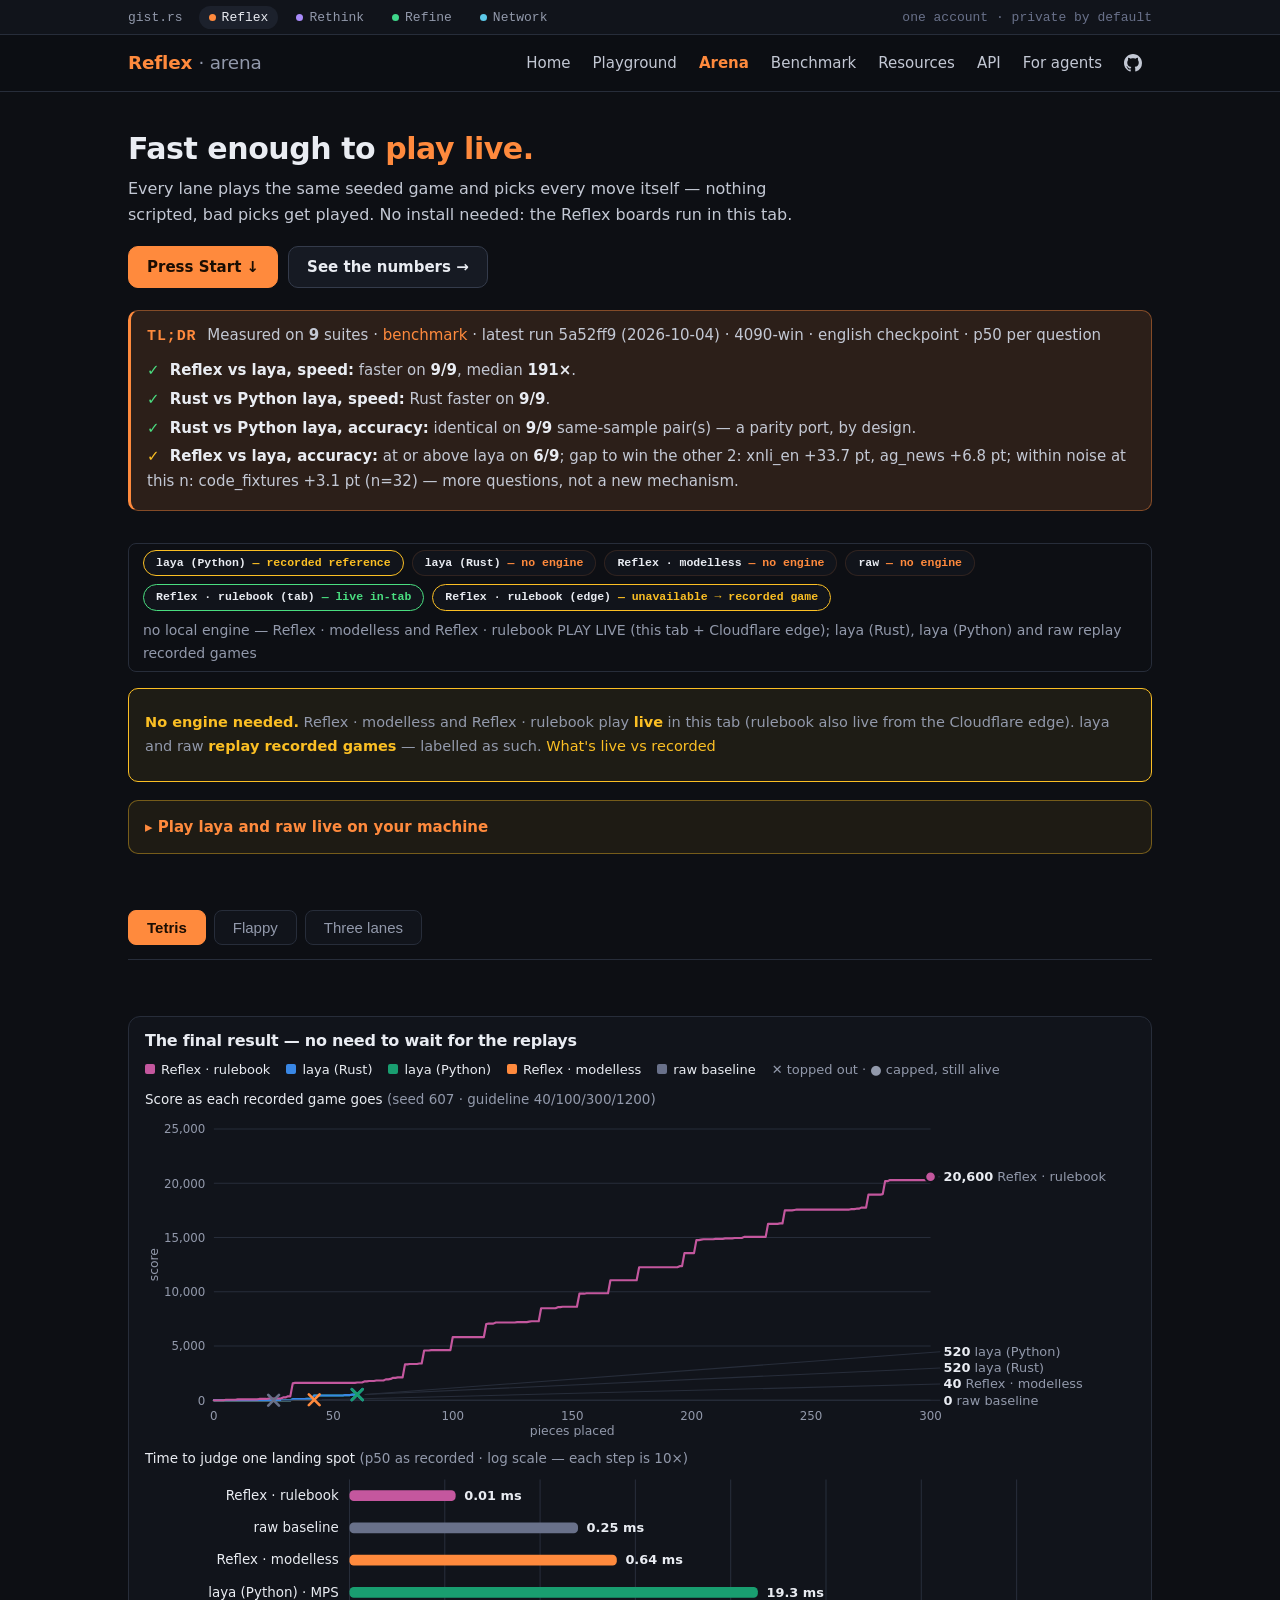
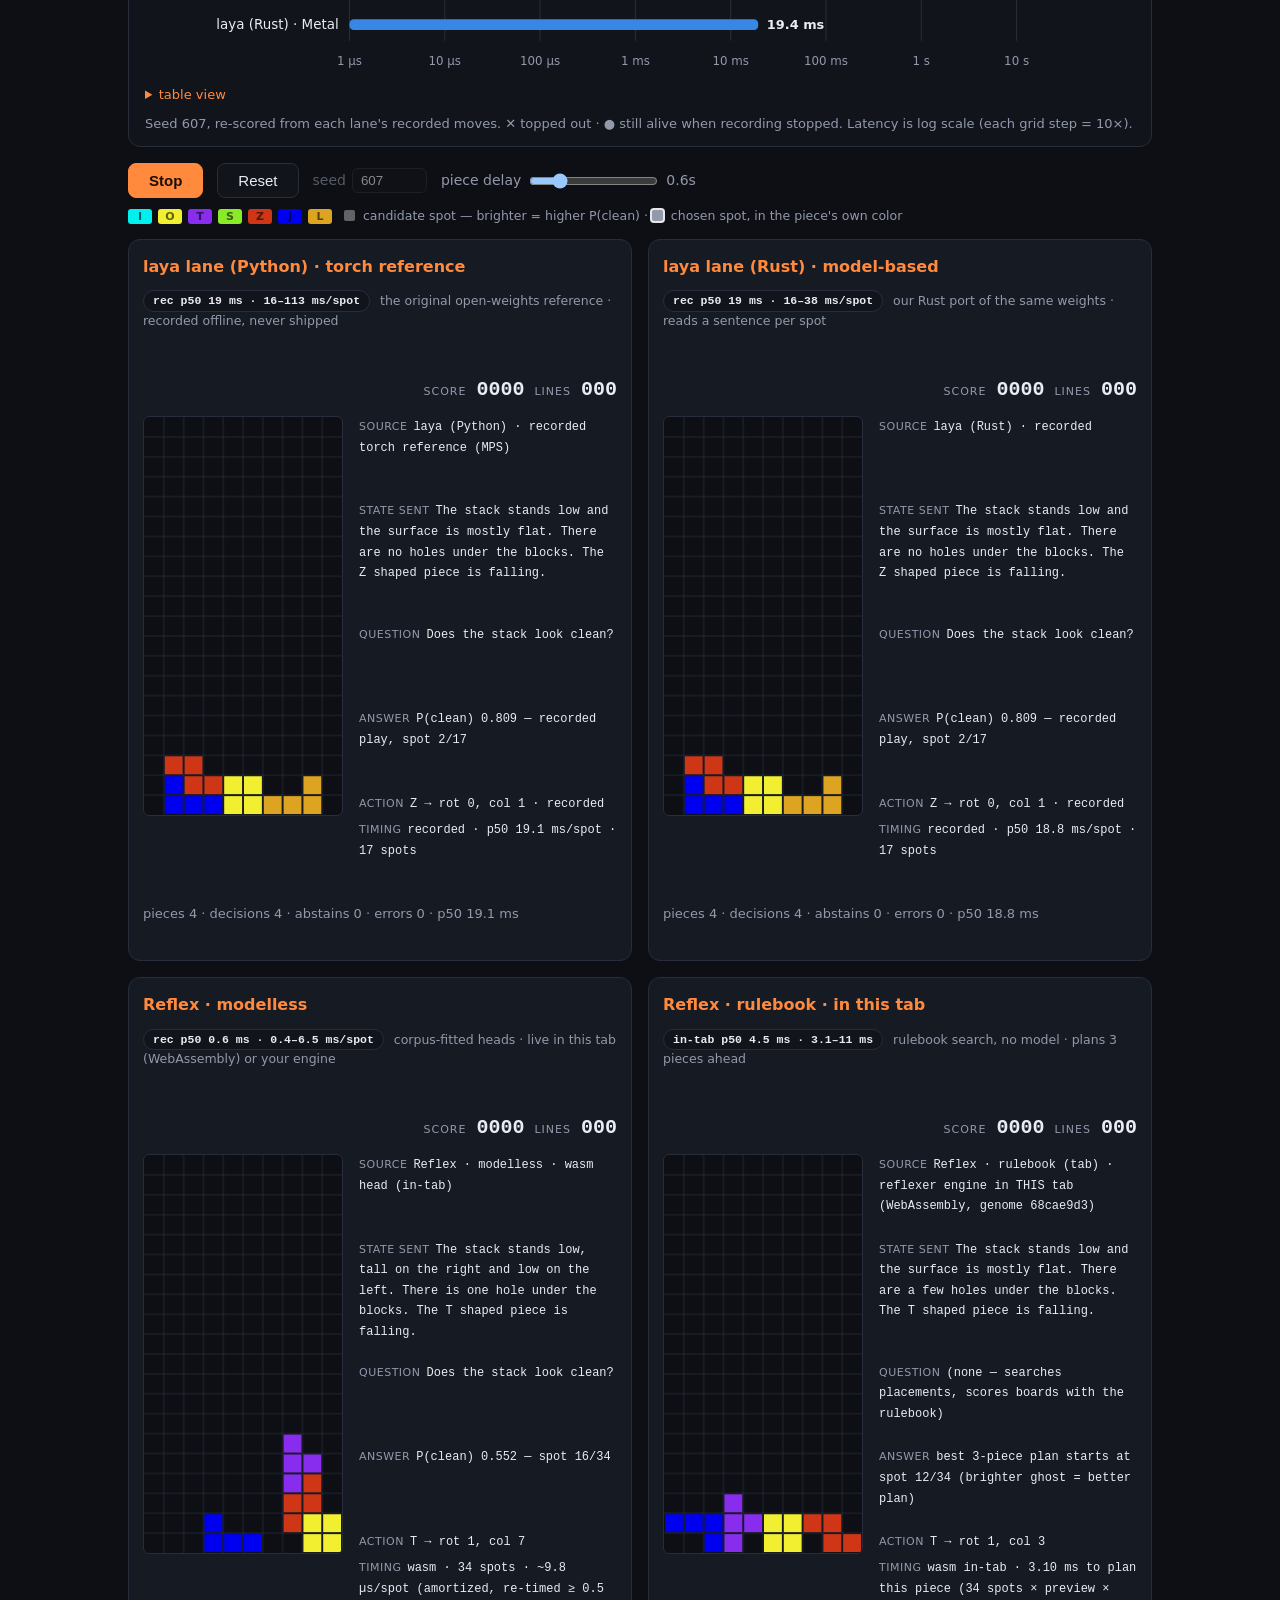
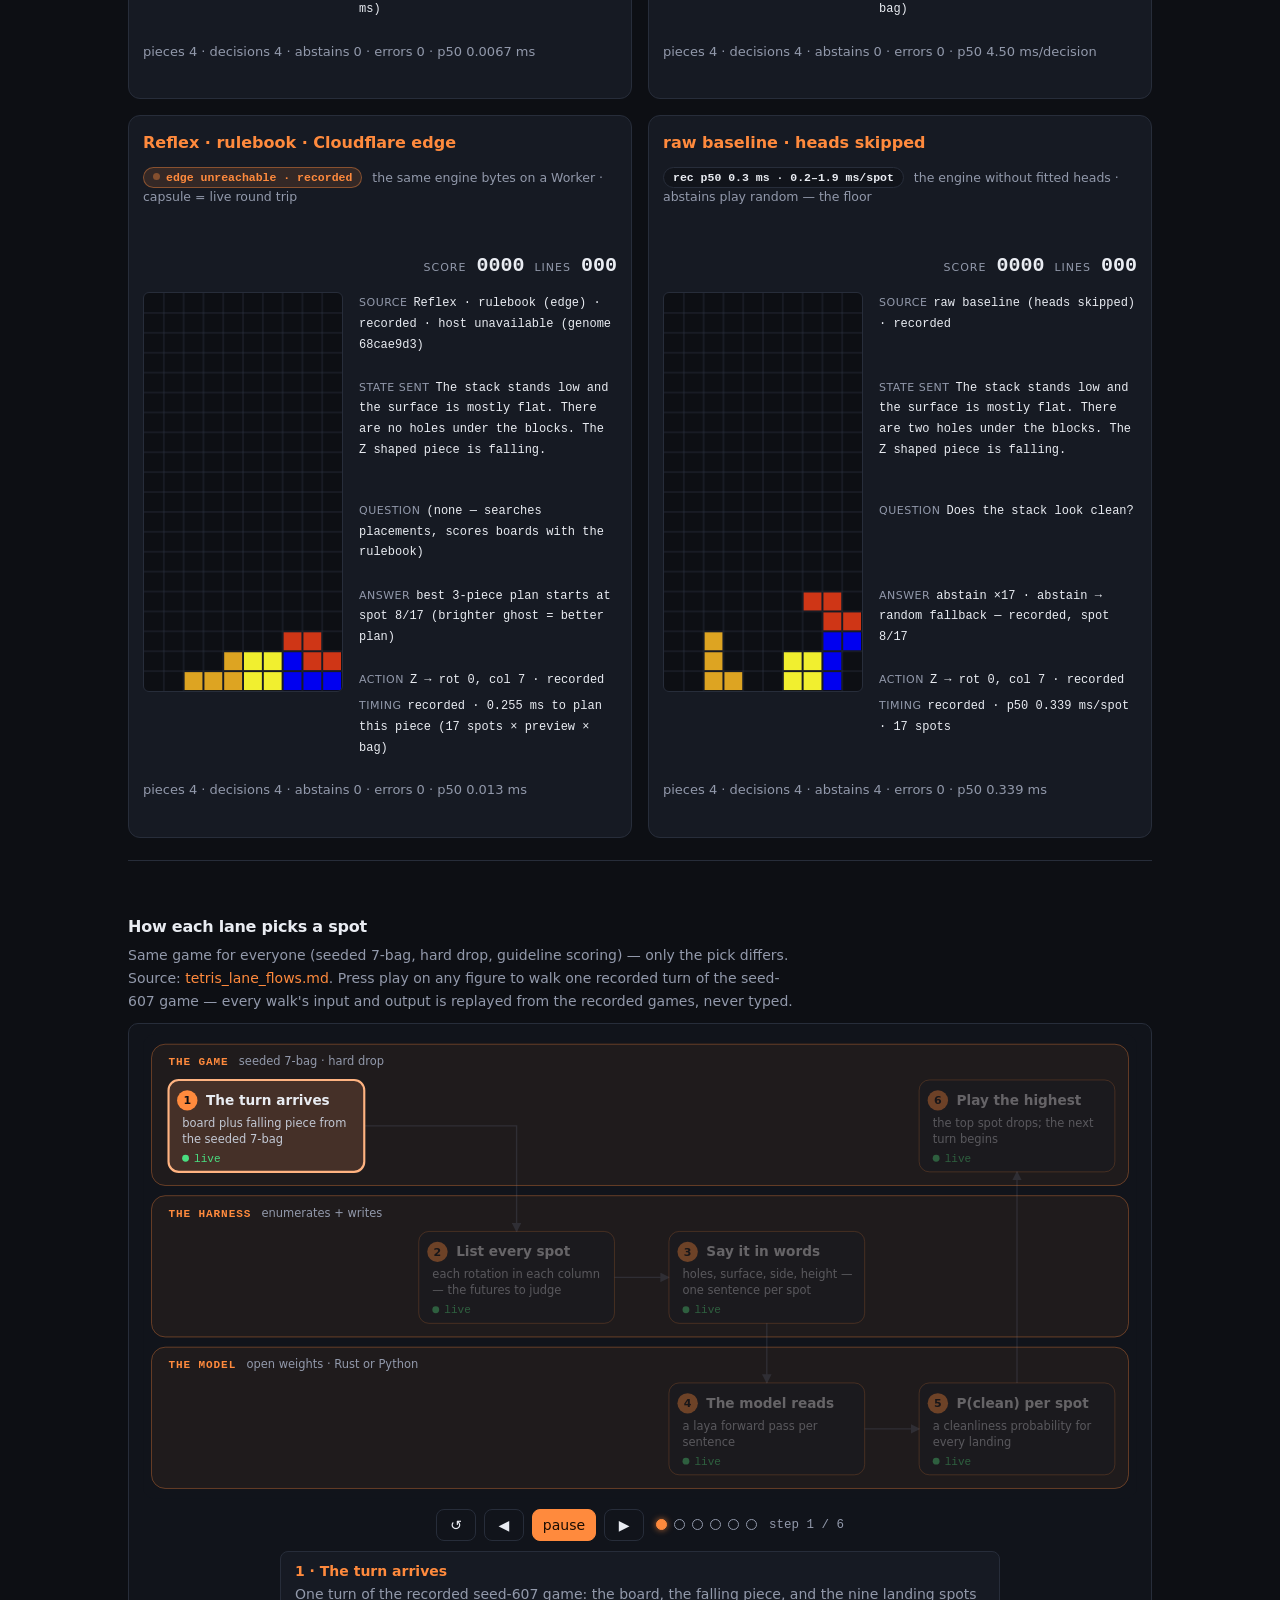
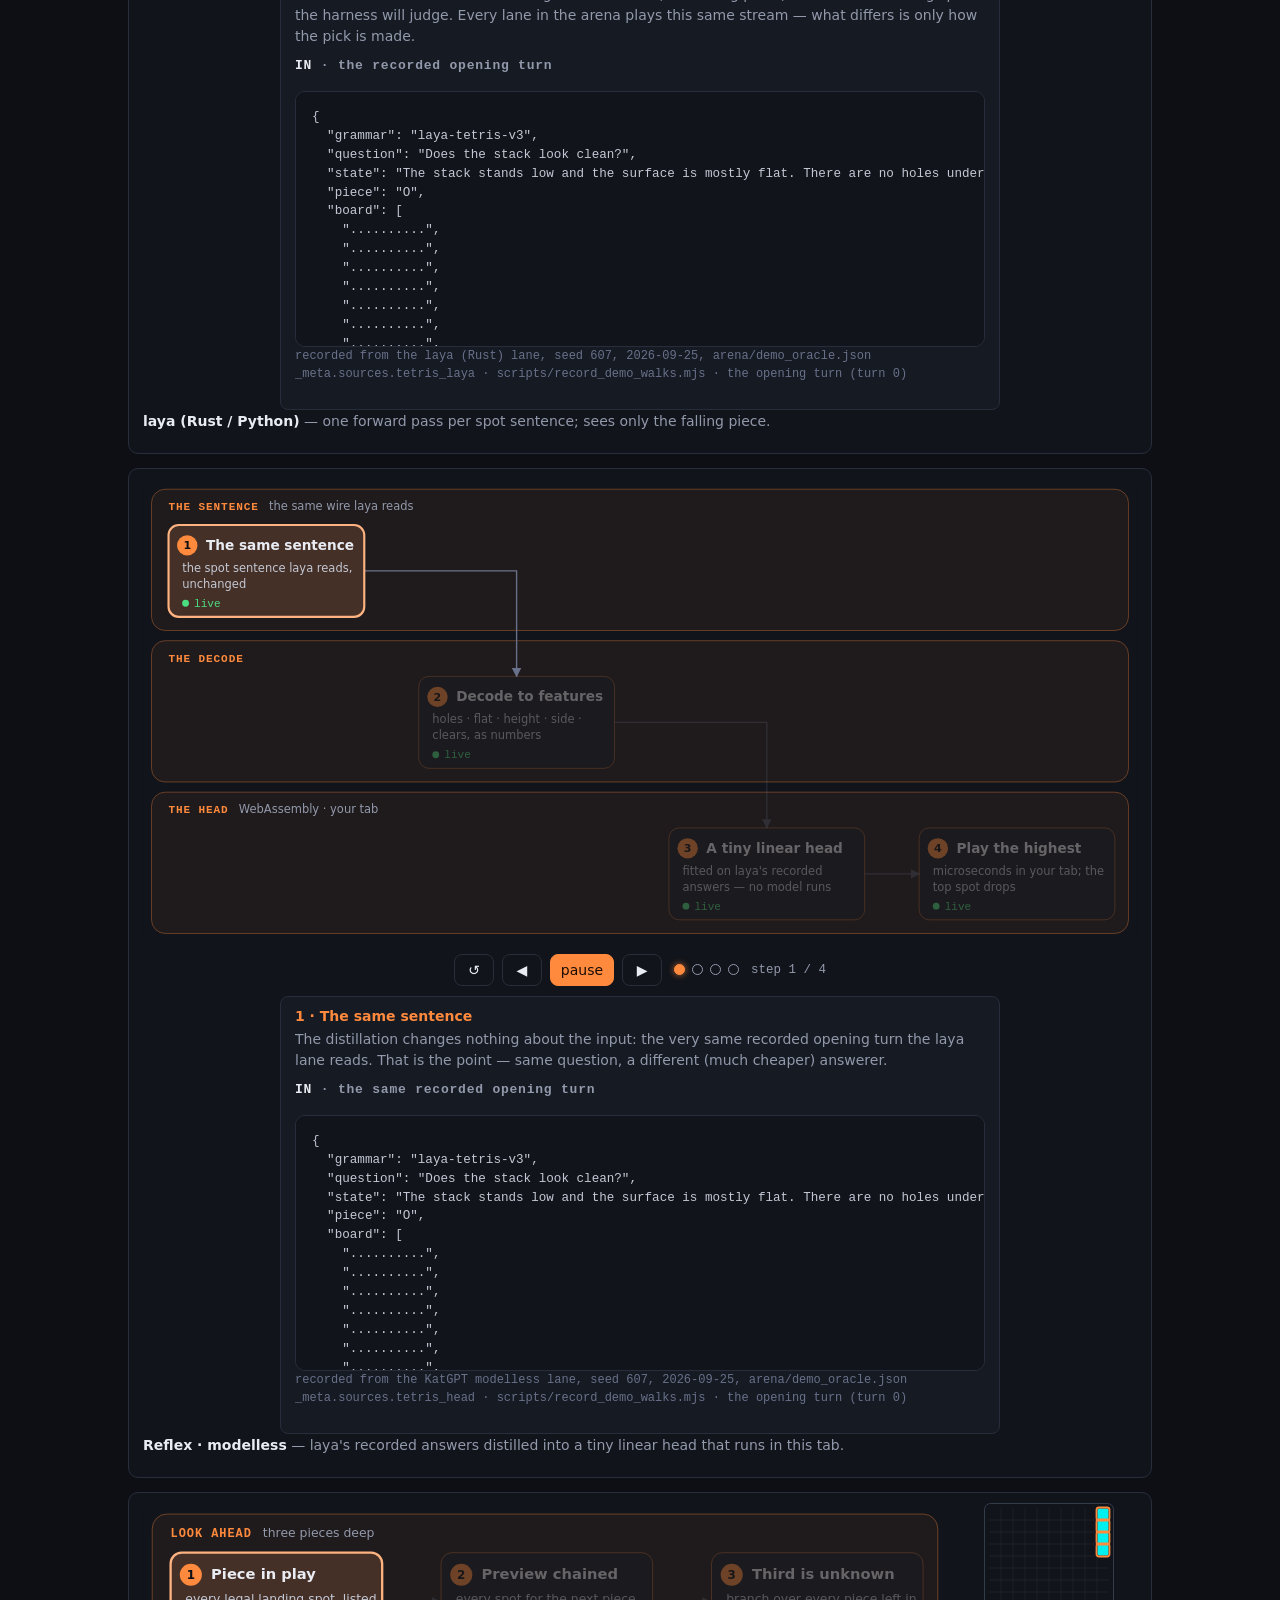
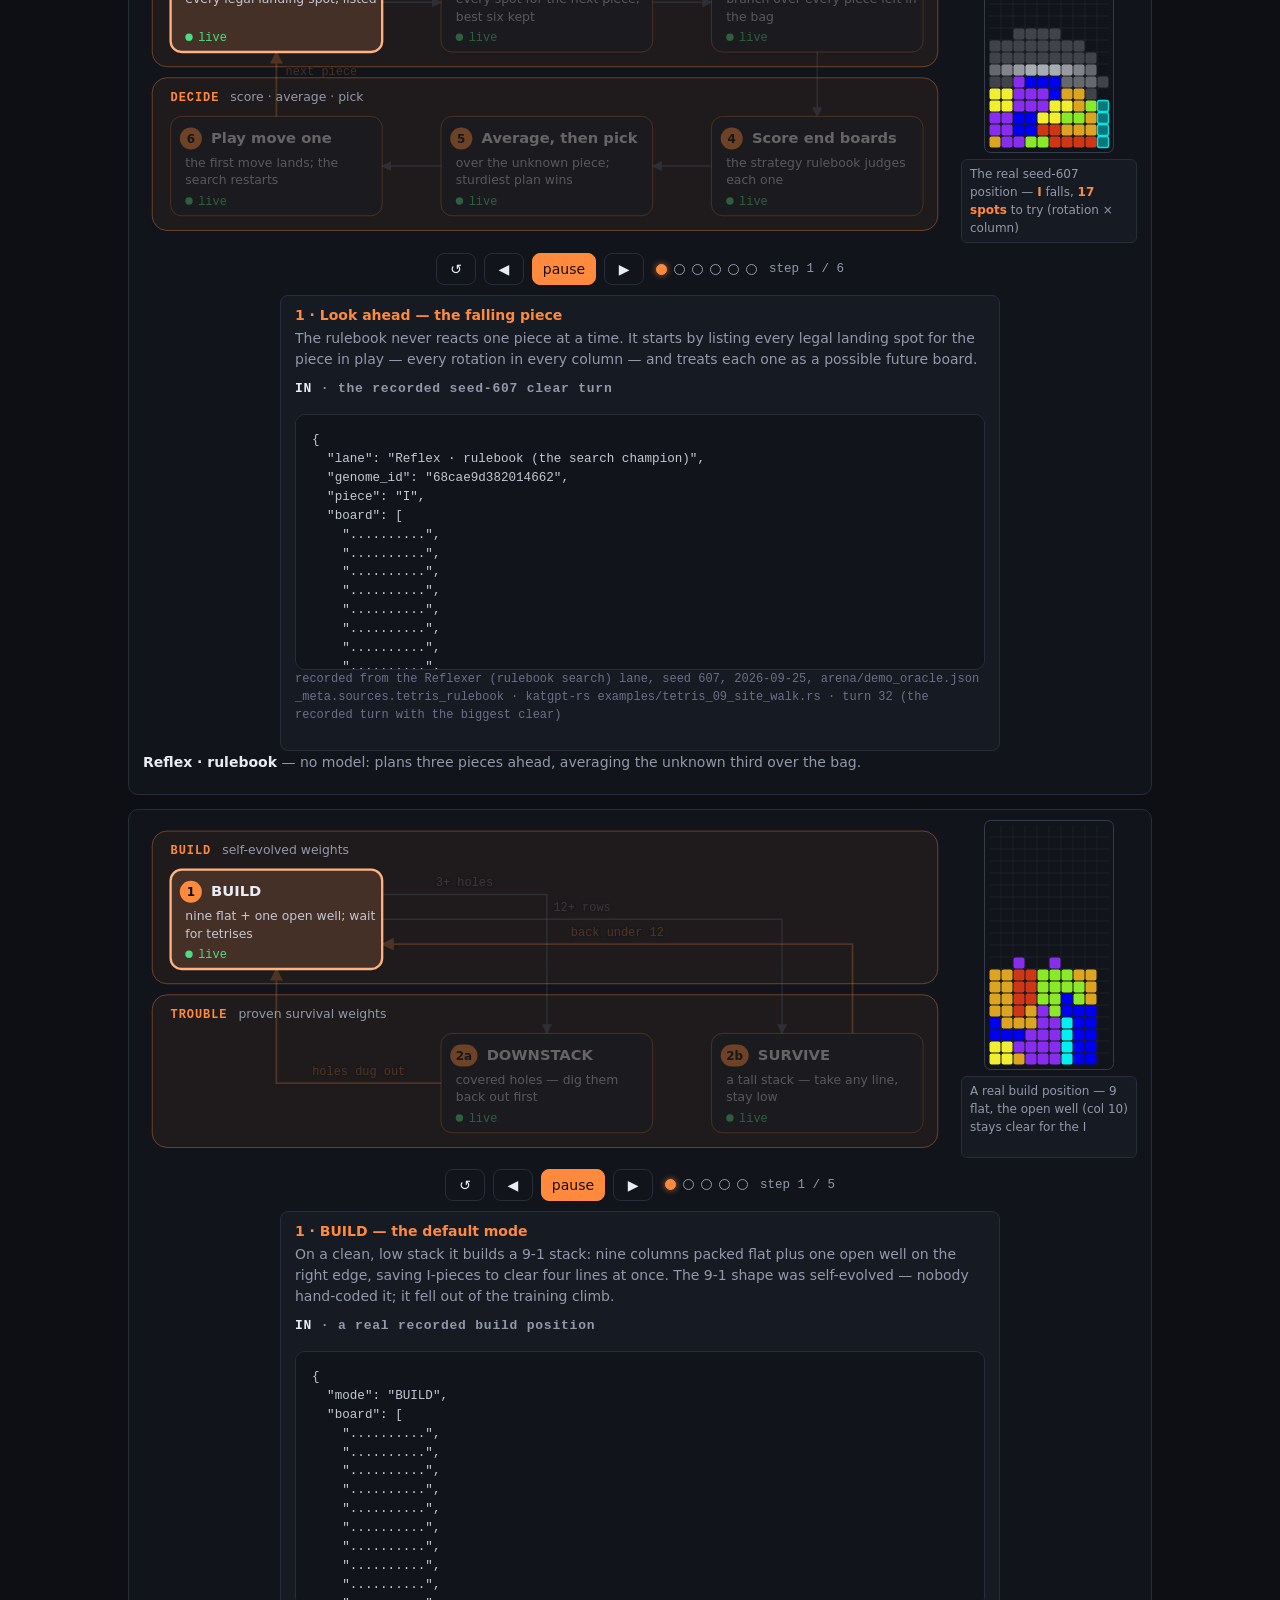
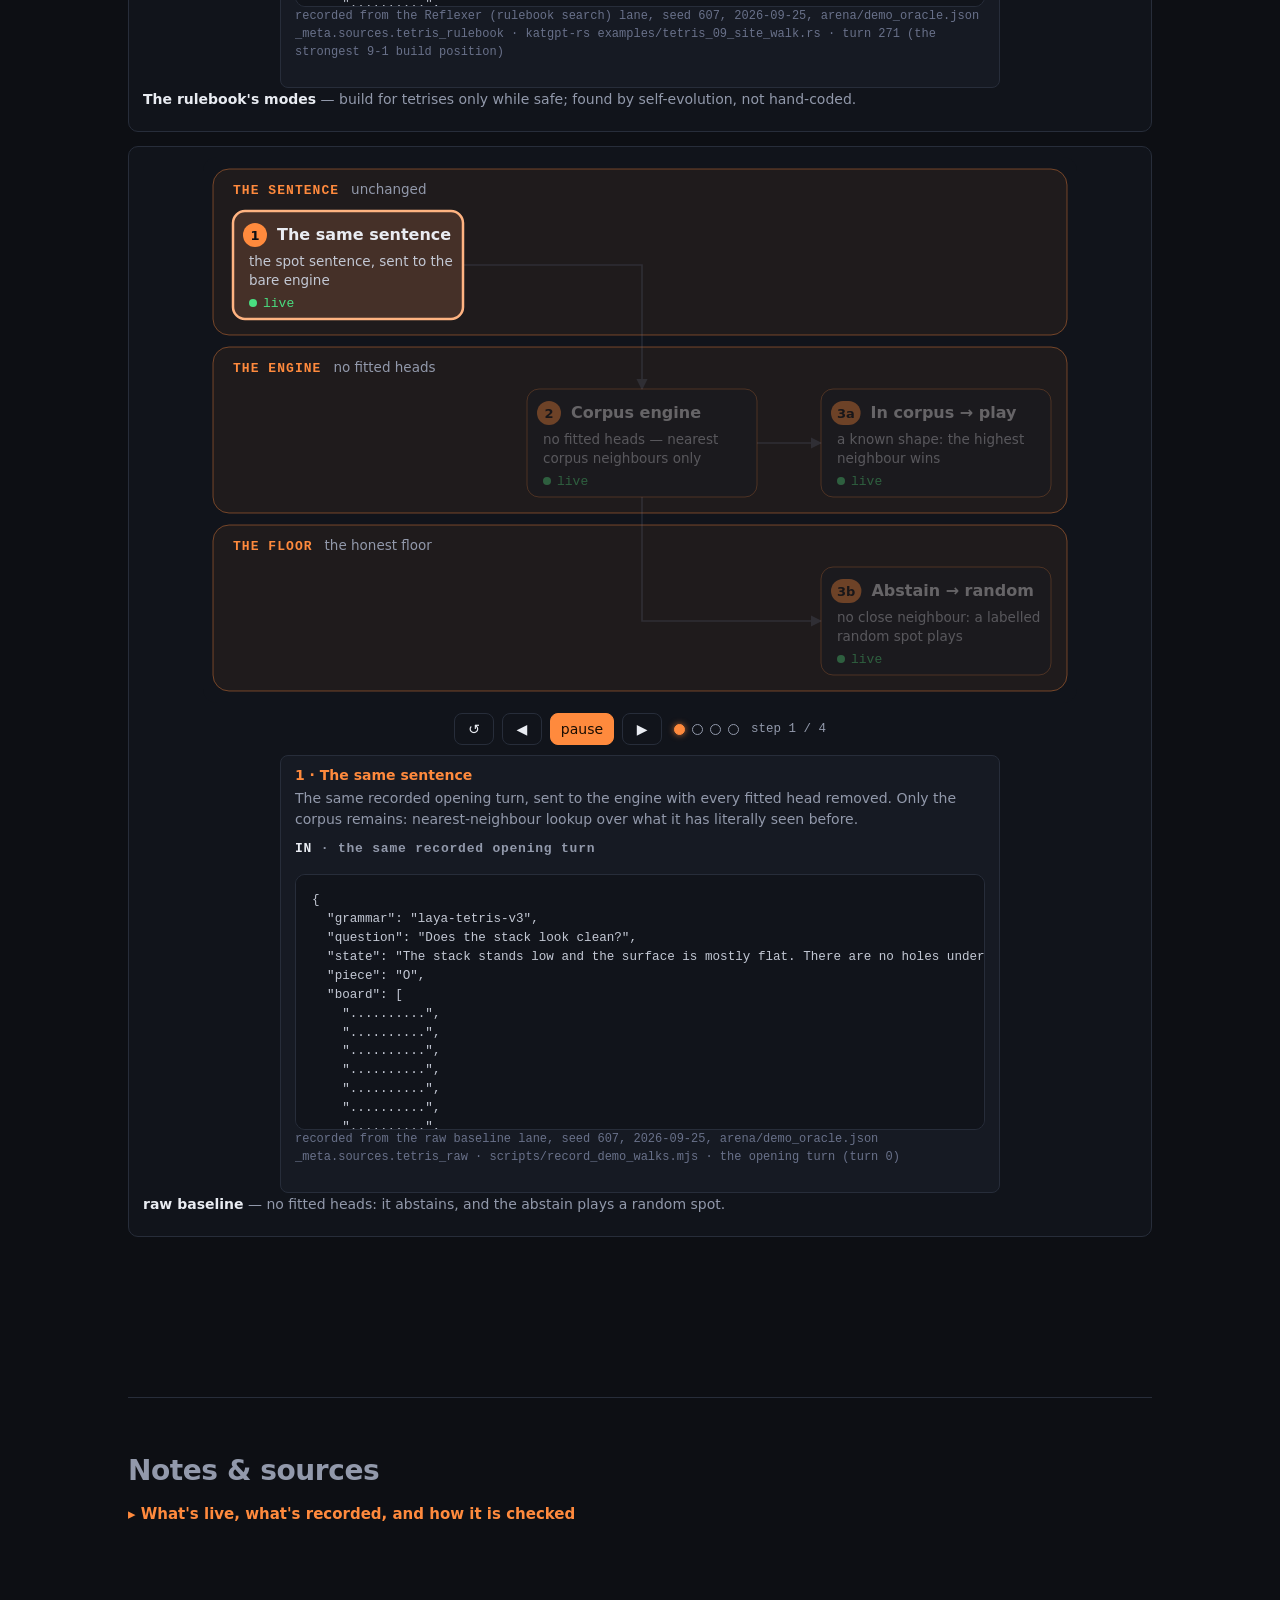
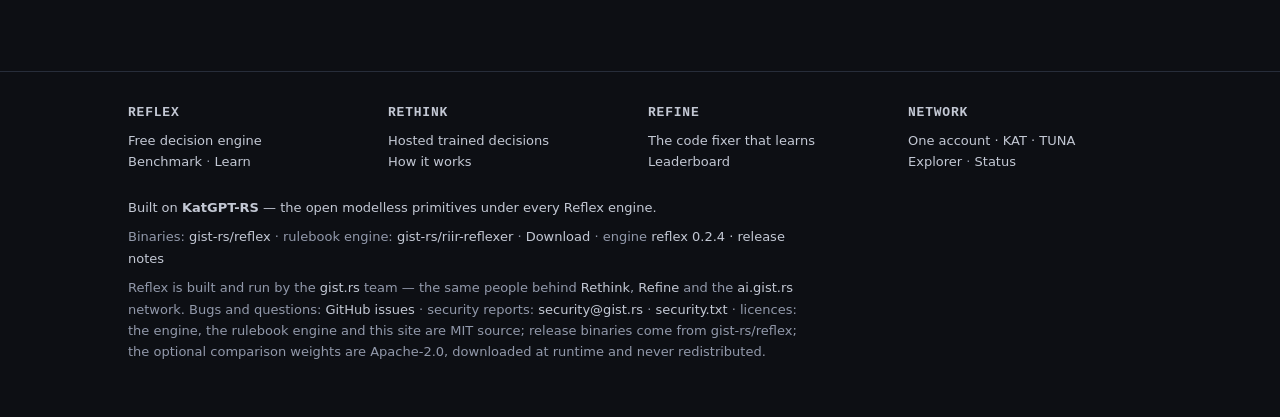
==== arena/index.html @ d0278797 "docs: buyer-trust partial landing (issue 007 T1/T2/T3) About block + security.txt on every page (T1)" ====
<!doctype html>
<html lang="en" data-product="reflex">
<head>
  <meta charset="utf-8">
  <meta name="viewport" content="width=device-width, initial-scale=1">
  <title>Arena · live games · Reflex</title>
  <meta name="description" content="Watch Reflex play Tetris, Flappy and three-lanes live against an open-weights model — same seeded game, nothing scripted.">
  <link rel="stylesheet" href="/assets/family.css">
  <link rel="stylesheet" href="/assets/style.css">
  <link rel="stylesheet" href="/assets/arena.css">
  <link rel="stylesheet" href="/assets/latcap.css">
</head>
<body>
  <nav class="gf-bar" aria-label="gist.rs family"><div class="wrap">
  <a class="gf-home" href="https://ai.gist.rs/">gist.rs</a>
  <a class="gf-p gf-reflex"  href="https://reflex.gist.rs/" aria-current="page">Reflex</a>
  <a class="gf-p gf-rethink" href="https://rethink.gist.rs/">Rethink</a>
  <a class="gf-p gf-refine"  href="https://refine.gist.rs/">Refine</a>
  <a class="gf-p gf-ai"      href="https://ai.gist.rs/">Network</a>
  <span class="gf-tag">one account · private by default</span>
</div></nav>

<header class="site gf-head">
  <div class="wrap">
    <a class="gf-brand" href="/"><b>Reflex</b> <span>· arena</span></a>
    <nav class="gf-nav" aria-label="Reflex">
        <a href="/">Home</a>
        <a href="/playground/">Playground</a>
        <a href="/arena/" aria-current="page">Arena</a>
        <a href="/bench/">Benchmark</a>
        <a href="/resources/">Resources</a>
        <a href="/docs/api/">API</a>
        <a href="/#skill">For agents</a>
        <a class="gh" href="https://github.com/gist-rs/riir-reflex" aria-label="Reflex on GitHub" title="github.com/gist-rs/riir-reflex"><svg viewBox="0 0 16 16" width="18" height="18" fill="currentColor" aria-hidden="true" focusable="false"><path d="M8 0C3.58 0 0 3.58 0 8c0 3.54 2.29 6.53 5.47 7.59.4.07.55-.17.55-.38 0-.19-.01-.82-.01-1.49-2.01.37-2.53-.49-2.69-.94-.09-.23-.48-.94-.82-1.13-.28-.15-.68-.52-.01-.53.63-.01 1.08.58 1.23.82.72 1.21 1.87.87 2.33.66.07-.52.28-.87.51-1.07-1.78-.2-3.64-.89-3.64-3.95 0-.87.31-1.59.82-2.15-.08-.2-.36-1.02.08-2.12 0 0 .67-.21 2.2.82.64-.18 1.32-.27 2-.27s1.36.09 2 .27c1.53-1.04 2.2-.82 2.2-.82.44 1.1.16 1.92.08 2.12.51.56.82 1.27.82 2.15 0 3.07-1.87 3.75-3.65 3.95.29.25.54.73.54 1.48 0 1.07-.01 1.93-.01 2.2 0 .21.15.46.55.38A8.01 8.01 0 0 0 16 8c0-4.42-3.58-8-8-8z"/></svg></a>
      </nav>
    </div>
  </header>

  <main class="wrap">
    <section class="hero slim">
      <h1>Fast enough to <em>play live.</em></h1>
      <p class="lead">Every lane plays the same seeded game and picks every move itself — nothing scripted,
        bad picks get played. No install needed: the Reflex boards run in this tab.</p>
      <div class="cta-row">
        <a class="btn primary" href="#game-tetris">Press Start ↓</a>
        <a class="btn" href="/bench/">See the numbers →</a>
      </div>
      <div class="tldr" id="tldr">
        <b>TL;DR</b>
        <span class="tldr-body" id="tldr-body">loading the measured results from <a href="/bench/">the benchmark</a>…</span>
      </div>
      <div class="statusbar" id="status">
        <span class="chip" id="chip-python"><b>laya (Python)</b> —</span>
        <span class="chip" id="chip-laya"><b>laya (Rust)</b> —</span>
        <span class="chip" id="chip-modelless"><b>Reflex · modelless</b> —</span>
        <span class="chip" id="chip-raw"><b>raw</b> —</span>
        <span class="chip" id="chip-rulebook"><b>Reflex · rulebook (tab)</b> —</span>
        <span class="chip" id="chip-rulebook_cf"><b>Reflex · rulebook (edge)</b> —</span>
        <span class="status-text" id="status-text">checking for a local engine…</span>
      </div>
      <div class="launch demo" id="demo-banner" hidden>
        <p><b>No engine needed.</b> Reflex · modelless and Reflex · rulebook play <b>live</b> in this tab
        (rulebook also live from the Cloudflare edge). laya and raw <b>replay recorded games</b> — labelled as such.
        <a href="#arena-notes">What's live vs recorded</a></p>
      </div>
      <div class="launch" id="launch-box" hidden>
        <details class="more"><summary>Play laya and raw live on your machine</summary>
        <p>Play the laya and raw lanes on <b>your</b> machine — nothing is uploaded. Install Reflex (engine
        <b>v0.2.3+</b>), then run the command below. <code>RIIR_REFLEX_LAYA=1</code> downloads the Apache-2.0
        weights on first start (<a href="/#sizes">measured size</a>). If the browser asks to reach local devices, allow it — that is
        <code>127.0.0.1</code>.</p>
        <div class="cmd"><span class="os">run</span><code id="launch-cmd">RIIR_REFLEX_ALLOWED_ORIGIN=https://reflex.gist.rs RIIR_REFLEX_LAYA=1 reflex</code><button data-copy="RIIR_REFLEX_ALLOWED_ORIGIN=https://reflex.gist.rs RIIR_REFLEX_LAYA=1 reflex">copy</button></div>
        </details>
        <p class="hint" id="pna-hint" hidden>Chrome blocked the local call — allow the local-network permission for this site (the icon in the address bar), then refresh.</p>
      </div>
    </section>

    <div class="tabs" role="tablist">
      <button class="tab on" data-game="tetris" role="tab">Tetris</button>
      <button class="tab" data-game="flappy" role="tab">Flappy</button>
      <button class="tab" data-game="lanes" role="tab">Three lanes</button>
    </div>

    <!-- ══════════════════════════ TETRIS ══════════════════════════ -->
    <section class="game on" id="game-tetris">
      <div class="results" id="tetris-results">
        <h3>The final result — no need to wait for the replays</h3>
        <div id="tetris-results-charts"><p class="sub">loading the recorded games…</p></div>
        <p class="results-note">Seed 607, re-scored from each lane's recorded moves. ✕ topped out · ● still alive when
        recording stopped. Latency is log scale (each grid step = 10×).</p>
      </div>
      <div class="controls">
        <button class="ctl primary" id="tetris-run">Start</button>
        <button class="ctl" id="tetris-reset">Reset</button>
        <label><span class="seed-word">seed</span> <input type="text" id="tetris-seed" value="607" size="6"></label>
        <label>piece delay <input type="range" id="tetris-delay" min="0" max="3000" step="100" value="600"> <span id="tetris-delay-v">0.6s</span></label>
      </div>
      <div class="pielegend" id="pielegend">
        <span class="swatches"></span>
        <span class="key"><i class="ghostkey"></i> candidate spot — brighter = higher P(clean) · <i class="chosenkey"></i> chosen spot, in the piece's own color</span>
      </div>
      <div class="boards">
        <div class="boardcard" id="tc-python">
          <div class="boardhead"><b>laya lane (Python) · torch reference</b><span class="lane-note"><span class="latcap" id="lat-python" title="recorded per-spot p50 and range from this lane's recorded game (arena/demo_oracle.json) — static, not live">rec —</span> the original open-weights reference · recorded offline, never shipped</span><span class="scorebox"><span>SCORE</span><b id="ts-python">0000</b><span>LINES</span><b id="tl-python">000</b></span></div>
          <canvas id="tb-python" width="200" height="400"></canvas>
          <div class="stats" id="tst-python">pieces 0 · decisions 0 · p50 — ms · errors 0</div>
          <div class="readout">
            <div><span>SOURCE</span><em id="tr-python-src">—</em></div>
            <div><span>STATE SENT</span><em id="tr-python-state">—</em></div>
            <div><span>QUESTION</span><em id="tr-python-q">—</em></div>
            <div><span>ANSWER</span><em id="tr-python-a">—</em></div>
            <div><span>ACTION</span><em id="tr-python-act">—</em></div>
            <div><span>TIMING</span><em id="tr-python-t">—</em></div>
          </div>
        </div>
        <div class="boardcard" id="tc-laya">
          <div class="boardhead"><b>laya lane (Rust) · model-based</b><span class="lane-note"><span class="latcap" id="lat-laya" title="recorded per-spot p50 and range from this lane's recorded game (arena/demo_oracle.json) — static, not live">rec —</span> our Rust port of the same weights · reads a sentence per spot</span><span class="scorebox"><span>SCORE</span><b id="ts-laya">0000</b><span>LINES</span><b id="tl-laya">000</b></span></div>
          <canvas id="tb-laya" width="200" height="400"></canvas>
          <div class="stats" id="tst-laya">pieces 0 · decisions 0 · p50 — ms · errors 0</div>
          <div class="readout">
            <div><span>SOURCE</span><em id="tr-laya-src">—</em></div>
            <div><span>STATE SENT</span><em id="tr-laya-state">—</em></div>
            <div><span>QUESTION</span><em id="tr-laya-q">—</em></div>
            <div><span>ANSWER</span><em id="tr-laya-a">—</em></div>
            <div><span>ACTION</span><em id="tr-laya-act">—</em></div>
            <div><span>TIMING</span><em id="tr-laya-t">—</em></div>
          </div>
        </div>
        <div class="boardcard" id="tc-modelless">
          <div class="boardhead"><b>Reflex · modelless</b><span class="lane-note"><span class="latcap" id="lat-modelless" title="recorded per-spot p50 and range from this lane's recorded game (arena/demo_oracle.json) — static, not live">rec —</span> corpus-fitted heads · live in this tab (WebAssembly) or your engine</span><span class="scorebox"><span>SCORE</span><b id="ts-modelless">0000</b><span>LINES</span><b id="tl-modelless">000</b></span></div>
          <canvas id="tb-modelless" width="200" height="400"></canvas>
          <div class="stats" id="tst-modelless">pieces 0 · decisions 0 · p50 — ms · errors 0</div>
          <div class="readout">
            <div><span>SOURCE</span><em id="tr-modelless-src">—</em></div>
            <div><span>STATE SENT</span><em id="tr-modelless-state">—</em></div>
            <div><span>QUESTION</span><em id="tr-modelless-q">—</em></div>
            <div><span>ANSWER</span><em id="tr-modelless-a">—</em></div>
            <div><span>ACTION</span><em id="tr-modelless-act">—</em></div>
            <div><span>TIMING</span><em id="tr-modelless-t">—</em></div>
          </div>
        </div>
        <div class="boardcard" id="tc-rulebook">
          <div class="boardhead"><b>Reflex · rulebook · in this tab</b><span class="lane-note"><span class="latcap" id="lat-rulebook" title="per decision, the reflexer engine running in THIS tab (WebAssembly) — live">in-tab —</span> rulebook search, no model · plans 3 pieces ahead</span><span class="scorebox"><span>SCORE</span><b id="ts-rulebook">0000</b><span>LINES</span><b id="tl-rulebook">000</b></span></div>
          <canvas id="tb-rulebook" width="200" height="400"></canvas>
          <div class="stats" id="tst-rulebook">pieces 0 · decisions 0 · p50 — ms · errors 0</div>
          <div class="readout">
            <div><span>SOURCE</span><em id="tr-rulebook-src">—</em></div>
            <div><span>STATE SENT</span><em id="tr-rulebook-state">—</em></div>
            <div><span>QUESTION</span><em id="tr-rulebook-q">—</em></div>
            <div><span>ANSWER</span><em id="tr-rulebook-a">—</em></div>
            <div><span>ACTION</span><em id="tr-rulebook-act">—</em></div>
            <div><span>TIMING</span><em id="tr-rulebook-t">—</em></div>
          </div>
        </div>
        <div class="boardcard" id="tc-rulebook_cf">
          <div class="boardhead"><b>Reflex · rulebook · Cloudflare edge</b><span class="lane-note"><span class="latcap live" id="lat-rulebook_cf" title="per decision, the full browser → Cloudflare Worker → browser round trip — measured live on every piece">edge —</span> the same engine bytes on a Worker · capsule = live round trip</span><span class="scorebox"><span>SCORE</span><b id="ts-rulebook_cf">0000</b><span>LINES</span><b id="tl-rulebook_cf">000</b></span></div>
          <canvas id="tb-rulebook_cf" width="200" height="400"></canvas>
          <div class="stats" id="tst-rulebook_cf">pieces 0 · decisions 0 · p50 — ms · errors 0</div>
          <div class="readout">
            <div><span>SOURCE</span><em id="tr-rulebook_cf-src">—</em></div>
            <div><span>STATE SENT</span><em id="tr-rulebook_cf-state">—</em></div>
            <div><span>QUESTION</span><em id="tr-rulebook_cf-q">—</em></div>
            <div><span>ANSWER</span><em id="tr-rulebook_cf-a">—</em></div>
            <div><span>ACTION</span><em id="tr-rulebook_cf-act">—</em></div>
            <div><span>TIMING</span><em id="tr-rulebook_cf-t">—</em></div>
          </div>
        </div>
        <div class="boardcard" id="tc-raw">
          <div class="boardhead"><b>raw baseline · heads skipped</b><span class="lane-note"><span class="latcap" id="lat-raw" title="recorded per-spot p50 and range from this lane's recorded game (arena/demo_oracle.json) — static, not live">rec —</span> the engine without fitted heads · abstains play random — the floor</span><span class="scorebox"><span>SCORE</span><b id="ts-raw">0000</b><span>LINES</span><b id="tl-raw">000</b></span></div>
          <canvas id="tb-raw" width="200" height="400"></canvas>
          <div class="stats" id="tst-raw">pieces 0 · decisions 0 · p50 — ms · errors 0</div>
          <div class="readout">
            <div><span>SOURCE</span><em id="tr-raw-src">—</em></div>
            <div><span>STATE SENT</span><em id="tr-raw-state">—</em></div>
            <div><span>QUESTION</span><em id="tr-raw-q">—</em></div>
            <div><span>ANSWER</span><em id="tr-raw-a">—</em></div>
            <div><span>ACTION</span><em id="tr-raw-act">—</em></div>
            <div><span>TIMING</span><em id="tr-raw-t">—</em></div>
          </div>
        </div>
      </div>
      <section class="lanes-how" id="tetris-how">
        <h3>How each lane picks a spot</h3>
        <p class="sub">Same game for everyone (seeded 7-bag, hard drop, guideline scoring) — only the pick differs.
        Source: <a href="https://github.com/katopz/katgpt-rs/blob/HEAD/.docs/06_game_arenas/tetris_lane_flows.md">tetris_lane_flows.md</a>.
        Press play on any figure to walk one recorded turn of the seed-607 game — every walk's input and output
        is replayed from the recorded games, never typed.</p>
        <figure class="figure lanefig gf-fig" data-walk="/assets/tetris_flow_laya.svg" data-walk-autoplay>
          <picture>
            <source media="(max-width: 720px)" srcset="/assets/tetris_flow_laya_m.svg" width="340" height="768">
            <img src="/assets/tetris_flow_laya.svg" width="1168" height="546" loading="lazy"
              alt="The laya lane, numbered along the path in three lanes. 1 the turn arrives — board plus falling piece from the seeded 7-bag. 2 list every spot — each rotation in each column. 3 say it in words — one sentence per spot. 4 the model reads — a laya forward pass per sentence. 5 P(clean) per spot. 6 play the highest.">
          </picture>
          <figcaption><b>laya (Rust / Python)</b> — one forward pass per spot sentence; sees only the falling piece.</figcaption>
        </figure>
        <!-- gfflow:walk tetris_flow_laya.svg -->
<details class="gf-walk-static" data-walk-static="tetris_flow_laya.svg"><summary>Step by step: what goes in and what comes out</summary>
<ol class="gf-walk-list">
<li><p class="gf-walk-h"><b>1 · The turn arrives</b></p><p>One turn of the recorded seed-607 game: the board, the falling piece, and the nine landing spots the harness will judge. Every lane in the arena plays this same stream — what differs is only how the pick is made.</p><p class="gf-walk-io">IN · the recorded opening turn</p><pre class="gf-code">{
  &quot;grammar&quot;: &quot;laya-tetris-v3&quot;,
  &quot;question&quot;: &quot;Does the stack look clean?&quot;,
  &quot;state&quot;: &quot;The stack stands low and the surface is mostly flat. There are no holes under the blocks. The square piece is falling.&quot;,
  &quot;piece&quot;: &quot;O&quot;,
  &quot;board&quot;: [
    &quot;..........&quot;,
    &quot;..........&quot;,
    &quot;..........&quot;,
    &quot;..........&quot;,
    &quot;..........&quot;,
    &quot;..........&quot;,
    &quot;..........&quot;,
    &quot;..........&quot;,
    &quot;..........&quot;,
    &quot;..........&quot;,
    &quot;..........&quot;,
    &quot;..........&quot;,
    &quot;..........&quot;,
    &quot;..........&quot;,
    &quot;..........&quot;,
    &quot;..........&quot;,
    &quot;..........&quot;,
    &quot;..........&quot;,
    &quot;..........&quot;,
    &quot;..........&quot;
  ],
  &quot;landing_spots&quot;: 9
}</pre><p class="gf-walk-from">recorded from the laya (Rust) lane, seed 607, 2026-09-25, arena/demo_oracle.json _meta.sources.tetris_laya · scripts/record_demo_walks.mjs · the opening turn (turn 0)</p></li>
<li><p class="gf-walk-h"><b>2 · List every spot</b></p><p>The harness enumerates every legal landing: each rotation of the piece in each column, hard-dropped. For the opening O piece that is nine distinct futures — the count rides the recorded turn above.</p></li>
<li><p class="gf-walk-h"><b>3 · Say it in words</b></p><p>Each spot becomes one English sentence — the holes it leaves, how it meets the surface, where it lands, how tall the stack stands. The words are pinned by the grammar; every lane reads the same ones.</p></li>
<li><p class="gf-walk-h"><b>4 · The model reads</b></p><p>The laya model runs one forward pass per sentence. Rust is the served port; Python is the torch reference it is measured against — the same open weights either way.</p></li>
<li><p class="gf-walk-h"><b>5 · P(clean) per spot</b></p><p>Every landing spot comes back with a cleanliness probability. The recorded opening turn&#x27;s nine answers are below — watch how flat they are on an empty board: the model is nearly indifferent, and small differences decide the pick.</p><p class="gf-walk-io">OUT · P(clean) per spot · the pick</p><pre class="gf-code">{
  &quot;p_clean_per_spot&quot;: [0.6832, 0.6832, 0.6888, 0.6888, 0.691, 0.691, 0.6379, 0.6379, 0.6581],
  &quot;pick&quot;: 4
}</pre><p class="gf-walk-from">recorded from the laya (Rust) lane, seed 607, 2026-09-25, arena/demo_oracle.json _meta.sources.tetris_laya · scripts/record_demo_walks.mjs · the opening turn&#x27;s answer</p></li>
<li><p class="gf-walk-h"><b>6 · Play the highest</b></p><p>The highest-probability spot is played and the piece drops; the next turn starts the loop again. One model forward per spot is the whole cost of this lane.</p><p class="gf-walk-io">OUT · the played spot</p><pre class="gf-code">{
  &quot;p_clean_per_spot&quot;: [0.6832, 0.6832, 0.6888, 0.6888, 0.691, 0.691, 0.6379, 0.6379, 0.6581],
  &quot;pick&quot;: 4
}</pre><p class="gf-walk-from">recorded from the laya (Rust) lane, seed 607, 2026-09-25, arena/demo_oracle.json _meta.sources.tetris_laya · scripts/record_demo_walks.mjs · the opening turn&#x27;s answer</p></li>
</ol>
</details>
<!-- /gfflow:walk -->
        <figure class="figure lanefig gf-fig" data-walk="/assets/tetris_flow_modelless.svg" data-walk-autoplay>
          <picture>
            <source media="(max-width: 720px)" srcset="/assets/tetris_flow_modelless_m.svg" width="340" height="498">
            <img src="/assets/tetris_flow_modelless.svg" width="1168" height="546" loading="lazy"
              alt="The Reflex modelless lane, numbered along the path in three lanes. 1 the same sentence laya reads, unchanged. 2 decode to features — holes, flat, height, side, clears. 3 a tiny linear head fitted on laya's recorded answers. 4 play the highest — microseconds in your tab.">
          </picture>
          <figcaption><b>Reflex · modelless</b> — laya's recorded answers distilled into a tiny linear head that runs in this tab.</figcaption>
        </figure>
        <!-- gfflow:walk tetris_flow_modelless.svg -->
<details class="gf-walk-static" data-walk-static="tetris_flow_modelless.svg"><summary>Step by step: what goes in and what comes out</summary>
<ol class="gf-walk-list">
<li><p class="gf-walk-h"><b>1 · The same sentence</b></p><p>The distillation changes nothing about the input: the very same recorded opening turn the laya lane reads. That is the point — same question, a different (much cheaper) answerer.</p><p class="gf-walk-io">IN · the same recorded opening turn</p><pre class="gf-code">{
  &quot;grammar&quot;: &quot;laya-tetris-v3&quot;,
  &quot;question&quot;: &quot;Does the stack look clean?&quot;,
  &quot;state&quot;: &quot;The stack stands low and the surface is mostly flat. There are no holes under the blocks. The square piece is falling.&quot;,
  &quot;piece&quot;: &quot;O&quot;,
  &quot;board&quot;: [
    &quot;..........&quot;,
    &quot;..........&quot;,
    &quot;..........&quot;,
    &quot;..........&quot;,
    &quot;..........&quot;,
    &quot;..........&quot;,
    &quot;..........&quot;,
    &quot;..........&quot;,
    &quot;..........&quot;,
    &quot;..........&quot;,
    &quot;..........&quot;,
    &quot;..........&quot;,
    &quot;..........&quot;,
    &quot;..........&quot;,
    &quot;..........&quot;,
    &quot;..........&quot;,
    &quot;..........&quot;,
    &quot;..........&quot;,
    &quot;..........&quot;,
    &quot;..........&quot;
  ],
  &quot;landing_spots&quot;: 9
}</pre><p class="gf-walk-from">recorded from the KatGPT modelless lane, seed 607, 2026-09-25, arena/demo_oracle.json _meta.sources.tetris_head · scripts/record_demo_walks.mjs · the opening turn (turn 0)</p></li>
<li><p class="gf-walk-h"><b>2 · Decode to features</b></p><p>The sentence is decoded back into the board features it came from: holes left, how flat the surface sits, stack height, which side it lands on, lines cleared. A handful of numbers — no words reach the head.</p></li>
<li><p class="gf-walk-h"><b>3 · A tiny linear head</b></p><p>A small linear head, fitted offline on laya&#x27;s recorded answers, scores the features. It imitates laya — 44 of 120 picks agree on the pinned corpus — so it plays like laya, only about a hundred-thousand times faster.</p><p class="gf-walk-io">OUT · the head&#x27;s answer to the same turn</p><pre class="gf-code">{
  &quot;p_clean_per_spot&quot;: [0.5325405, 0.5325405, 0.534729, 0.534729, 0.53691745, 0.53691745, 0.5391059, 0.5391059, 0.54129434],
  &quot;pick&quot;: 8
}</pre><p class="gf-walk-from">recorded from the KatGPT modelless lane, seed 607, 2026-09-25, arena/demo_oracle.json _meta.sources.tetris_head · scripts/record_demo_walks.mjs · the opening turn&#x27;s answer</p></li>
<li><p class="gf-walk-h"><b>4 · Play the highest</b></p><p>The top-scoring spot drops. The head runs as WebAssembly in your tab — it is the lane playing live in the arena below, one pick per piece at microsecond cost.</p><p class="gf-walk-io">OUT · the played spot</p><pre class="gf-code">{
  &quot;p_clean_per_spot&quot;: [0.5325405, 0.5325405, 0.534729, 0.534729, 0.53691745, 0.53691745, 0.5391059, 0.5391059, 0.54129434],
  &quot;pick&quot;: 8
}</pre><p class="gf-walk-from">recorded from the KatGPT modelless lane, seed 607, 2026-09-25, arena/demo_oracle.json _meta.sources.tetris_head · scripts/record_demo_walks.mjs · the opening turn&#x27;s answer</p></li>
</ol>
</details>
<!-- /gfflow:walk -->
        <figure class="figure lanefig gf-fig" data-walk="/assets/tetris_flow_rulebook.svg" data-walk-panel="tetris" data-walk-autoplay>
          <picture>
            <source media="(max-width: 720px)" srcset="/assets/tetris_flow_rulebook_m.svg" width="340" height="790">
            <img src="/assets/tetris_flow_rulebook.svg" width="874" height="368" loading="lazy"
              alt="The Reflex rulebook search, numbered along the path in two lanes. 1 the piece in play — every legal landing spot. 2 the preview piece chained, best six kept. 3 the unknown third piece — branch over every piece left in the bag. 4 score end boards with the strategy rulebook. 5 average over the unknown, pick the sturdiest plan. 6 play the first move, then re-plan from scratch.">
          </picture>
          <figcaption><b>Reflex · rulebook</b> — no model: plans three pieces ahead, averaging the unknown third over the bag.</figcaption>
        </figure>
        <!-- gfflow:walk tetris_flow_rulebook.svg -->
<details class="gf-walk-static" data-walk-static="tetris_flow_rulebook.svg"><summary>Step by step: what goes in and what comes out</summary>
<ol class="gf-walk-list">
<li><p class="gf-walk-h"><b>1 · Look ahead — the falling piece</b></p><p>The rulebook never reacts one piece at a time. It starts by listing every legal landing spot for the piece in play — every rotation in every column — and treats each one as a possible future board.</p><p class="gf-walk-io">IN · the recorded seed-607 clear turn</p><pre class="gf-code">{
  &quot;lane&quot;: &quot;Reflex · rulebook (the search champion)&quot;,
  &quot;genome_id&quot;: &quot;68cae9d382014662&quot;,
  &quot;piece&quot;: &quot;I&quot;,
  &quot;board&quot;: [
    &quot;..........&quot;,
    &quot;..........&quot;,
    &quot;..........&quot;,
    &quot;..........&quot;,
    &quot;..........&quot;,
    &quot;..........&quot;,
    &quot;..........&quot;,
    &quot;..........&quot;,
    &quot;..........&quot;,
    &quot;..........&quot;,
    &quot;..........&quot;,
    &quot;..........&quot;,
    &quot;..........&quot;,
    &quot;..........&quot;,
    &quot;..####....&quot;,
    &quot;########..&quot;,
    &quot;#########.&quot;,
    &quot;#########.&quot;,
    &quot;#########.&quot;,
    &quot;#########.&quot;
  ],
  &quot;landing_spots&quot;: 17,
  &quot;depth&quot;: 3
}</pre><p class="gf-walk-from">recorded from the Reflexer (rulebook search) lane, seed 607, 2026-09-25, arena/demo_oracle.json _meta.sources.tetris_rulebook · katgpt-rs examples/tetris_09_site_walk.rs · turn 32 (the recorded turn with the biggest clear)</p></li>
<li><p class="gf-walk-h"><b>2 · Chain the preview piece</b></p><p>Each candidate board is paired with every landing spot of the preview piece — and the tree is pruned hard: only the best six boards survive each level, so the search stays tiny instead of exploding.</p></li>
<li><p class="gf-walk-h"><b>3 · Cover the unknown third piece</b></p><p>The piece after that is not known yet. Rather than gamble on a single guess, the plan plays out every piece the bag could still deal — the search branches over all of them.</p></li>
<li><p class="gf-walk-h"><b>4 · Score every end board</b></p><p>Each final board is scored by the strategy rulebook — holes, bumpiness, stack height, wells, lines cleared — the instincts of a careful human player, written as numbers.</p></li>
<li><p class="gf-walk-h"><b>5 · Average over the unknown · pick the plan</b></p><p>A plan is only as good as its worst realistic draw: scores are averaged across the possible third pieces, so a line-clear that needs the I-piece rates low — it usually does not come. The sturdiest plan wins.</p><p class="gf-walk-io">OUT · per-spot scores · the winning plan</p><pre class="gf-code">{
  &quot;spot_scores&quot;: [0.0677, 0.119, 0.2616, 0.1489, 0.0577, 0.0152, 0.0317, 0.2808, 0.188, 0.2341, 0.2328, 0.2383, 0.2324, 0.2605, 0.1837, 0.2417, 0.5],
  &quot;pick&quot;: 16,
  &quot;ms_per_decision&quot;: [0.014, 0.014, 0.014, 0.014, 0.014, 0.014, 0.014, 0.014, 0.014, 0.014, 0.014, 0.014, 0.014, 0.014, 0.014, 0.014, 0.014],
  &quot;scores_note&quot;: &quot;sigmoid((v − max v) / std(v)) over the champion&#x27;s per-option root values (std floor 1e-9) — the pick reads 0.5; a display map, not a probability&quot;
}</pre><p class="gf-walk-from">recorded from the Reflexer (rulebook search) lane, seed 607, 2026-09-25, arena/demo_oracle.json _meta.sources.tetris_rulebook · katgpt-rs examples/tetris_09_site_walk.rs · turn 32&#x27;s answer (scores are the recorded display map)</p></li>
<li><p class="gf-walk-h"><b>6 · Play the first move — then re-plan</b></p><p>Only the winning plan&#x27;s first move is played; the very next piece restarts the whole search from scratch. All of it runs in about a third of a millisecond — a thousand-plus searches would fit inside one 60 Hz frame.</p><p class="gf-walk-io">OUT · the recorded tetris landing</p><pre class="gf-code">{
  &quot;lines_cleared&quot;: 4,
  &quot;lines_so_far&quot;: 12,
  &quot;score_so_far&quot;: 1560,
  &quot;pieces_so_far&quot;: 33
}</pre><p class="gf-walk-from">recorded from the Reflexer (rulebook search) lane, seed 607, 2026-09-25, arena/demo_oracle.json _meta.sources.tetris_rulebook · katgpt-rs examples/tetris_09_site_walk.rs · after turn 32&#x27;s pick lands (replayed off the record)</p></li>
</ol>
</details>
<!-- /gfflow:walk -->
        <figure class="figure lanefig gf-fig" data-walk="/assets/tetris_flow_modes.svg" data-walk-panel="tetris" data-walk-autoplay>
          <picture>
            <source media="(max-width: 720px)" srcset="/assets/tetris_flow_modes_m.svg" width="340" height="538">
            <img src="/assets/tetris_flow_modes.svg" width="874" height="368" loading="lazy"
              alt="The rulebook's play modes as a cycle. 1 BUILD — nine flat plus one open well, waiting for tetrises. On 3+ covered holes it branches to 2a DOWNSTACK — dig them back out; on a 12+ row stack to 2b SURVIVE — take any line, stay low; both hand back to BUILD when the board recovers.">
          </picture>
          <figcaption><b>The rulebook's modes</b> — build for tetrises only while safe; found by self-evolution, not hand-coded.</figcaption>
        </figure>
        <!-- gfflow:walk tetris_flow_modes.svg -->
<details class="gf-walk-static" data-walk-static="tetris_flow_modes.svg"><summary>Step by step: what goes in and what comes out</summary>
<ol class="gf-walk-list">
<li><p class="gf-walk-h"><b>1 · BUILD — the default mode</b></p><p>On a clean, low stack it builds a 9-1 stack: nine columns packed flat plus one open well on the right edge, saving I-pieces to clear four lines at once. The 9-1 shape was self-evolved — nobody hand-coded it; it fell out of the training climb.</p><p class="gf-walk-io">IN · a real recorded build position</p><pre class="gf-code">{
  &quot;mode&quot;: &quot;BUILD&quot;,
  &quot;board&quot;: [
    &quot;..........&quot;,
    &quot;..........&quot;,
    &quot;..........&quot;,
    &quot;..........&quot;,
    &quot;..........&quot;,
    &quot;..........&quot;,
    &quot;..........&quot;,
    &quot;..........&quot;,
    &quot;..........&quot;,
    &quot;..........&quot;,
    &quot;..........&quot;,
    &quot;..#..#....&quot;,
    &quot;#########.&quot;,
    &quot;#########.&quot;,
    &quot;#########.&quot;,
    &quot;#########.&quot;,
    &quot;#########.&quot;,
    &quot;#########.&quot;,
    &quot;#########.&quot;,
    &quot;#########.&quot;
  ],
  &quot;covered_holes&quot;: 0,
  &quot;stack_height&quot;: 9
}</pre><p class="gf-walk-from">recorded from the Reflexer (rulebook search) lane, seed 607, 2026-09-25, arena/demo_oracle.json _meta.sources.tetris_rulebook · katgpt-rs examples/tetris_09_site_walk.rs · turn 271 (the strongest 9-1 build position)</p></li>
<li><p class="gf-walk-h"><b>2a · Trouble #1 — covered holes → DOWNSTACK</b></p><p>Three or more holes buried under the stack and building stops paying: every new piece makes it worse. The mode flips to DOWNSTACK, which deliberately clears the lines sitting above the holes to dig them back out.</p><p class="gf-walk-io">IN · the most-buried recorded position</p><pre class="gf-code">{
  &quot;board&quot;: [
    &quot;..........&quot;,
    &quot;..........&quot;,
    &quot;..........&quot;,
    &quot;..........&quot;,
    &quot;..........&quot;,
    &quot;..........&quot;,
    &quot;.........#&quot;,
    &quot;......####&quot;,
    &quot;...#######&quot;,
    &quot;#.########&quot;,
    &quot;#.########&quot;,
    &quot;##.###.###&quot;,
    &quot;######.##.&quot;,
    &quot;######.##.&quot;,
    &quot;#########.&quot;,
    &quot;#########.&quot;,
    &quot;#########.&quot;,
    &quot;#########.&quot;,
    &quot;#########.&quot;,
    &quot;#########.&quot;
  ],
  &quot;covered_holes&quot;: 12
}</pre><p class="gf-walk-from">recorded from the Reflexer (rulebook search) lane, seed 607, 2026-09-25, arena/demo_oracle.json _meta.sources.tetris_rulebook · katgpt-rs examples/tetris_09_site_walk.rs · turn 62 (the most-buried recorded position)</p><p class="gf-walk-io">OUT · the measured trigger vs the genome&#x27;s threshold</p><pre class="gf-code">{
  &quot;mode&quot;: &quot;DOWNSTACK&quot;,
  &quot;covered_holes&quot;: 12,
  &quot;trigger_at_holes&quot;: 3
}</pre><p class="gf-walk-from">recorded from the Reflexer (rulebook search) lane, seed 607, 2026-09-25, arena/demo_oracle.json _meta.sources.tetris_rulebook · katgpt-rs examples/tetris_09_site_walk.rs · counted off turn 62&#x27;s board; threshold from the recorded genome</p></li>
<li><p class="gf-walk-h"><b>2b · Trouble #2 — tall stack → SURVIVE</b></p><p>A stack twelve rows high is one bad piece from topping out. SURVIVE takes any line it can and keeps the board low — scoring gives way to staying alive. (Survive wins when both exits fire at once.)</p><p class="gf-walk-io">IN · the tallest recorded position</p><pre class="gf-code">{
  &quot;board&quot;: [
    &quot;..........&quot;,
    &quot;..........&quot;,
    &quot;..........&quot;,
    &quot;..........&quot;,
    &quot;..........&quot;,
    &quot;.........#&quot;,
    &quot;........##&quot;,
    &quot;....##..##&quot;,
    &quot;....######&quot;,
    &quot;....######&quot;,
    &quot;....######&quot;,
    &quot;....##.###&quot;,
    &quot;...###.##.&quot;,
    &quot;...###.##.&quot;,
    &quot;#########.&quot;,
    &quot;#########.&quot;,
    &quot;#########.&quot;,
    &quot;#########.&quot;,
    &quot;#########.&quot;,
    &quot;#########.&quot;
  ],
  &quot;stack_height&quot;: 15
}</pre><p class="gf-walk-from">recorded from the Reflexer (rulebook search) lane, seed 607, 2026-09-25, arena/demo_oracle.json _meta.sources.tetris_rulebook · katgpt-rs examples/tetris_09_site_walk.rs · turn 56 (the tallest recorded position)</p><p class="gf-walk-io">OUT · the measured height vs the genome&#x27;s threshold</p><pre class="gf-code">{
  &quot;mode&quot;: &quot;SURVIVE&quot;,
  &quot;stack_height&quot;: 15,
  &quot;trigger_at_rows&quot;: 12
}</pre><p class="gf-walk-from">recorded from the Reflexer (rulebook search) lane, seed 607, 2026-09-25, arena/demo_oracle.json _meta.sources.tetris_rulebook · katgpt-rs examples/tetris_09_site_walk.rs · measured off turn 56&#x27;s board; threshold from the recorded genome</p></li>
<li><p class="gf-walk-h"><b>1 · Recovery — both modes hand back to BUILD</b></p><p>Holes dug out, or the stack back under twelve — either way the mode returns to BUILD and the cycle starts over. The board is re-read before every single piece, so the switch is never late.</p><p class="gf-walk-io">IN · a real recovered position</p><pre class="gf-code">{
  &quot;mode&quot;: &quot;BUILD (recovered)&quot;,
  &quot;board&quot;: [
    &quot;..........&quot;,
    &quot;..........&quot;,
    &quot;..........&quot;,
    &quot;..........&quot;,
    &quot;..........&quot;,
    &quot;..........&quot;,
    &quot;..........&quot;,
    &quot;..........&quot;,
    &quot;..........&quot;,
    &quot;..........&quot;,
    &quot;..........&quot;,
    &quot;..........&quot;,
    &quot;..........&quot;,
    &quot;..........&quot;,
    &quot;...#......&quot;,
    &quot;#.#####...&quot;,
    &quot;#######...&quot;,
    &quot;########..&quot;,
    &quot;#########.&quot;,
    &quot;#########.&quot;
  ],
  &quot;covered_holes&quot;: 0,
  &quot;stack_height&quot;: 6
}</pre><p class="gf-walk-from">recorded from the Reflexer (rulebook search) lane, seed 607, 2026-09-25, arena/demo_oracle.json _meta.sources.tetris_rulebook · katgpt-rs examples/tetris_09_site_walk.rs · turn 80 (holes dug out, stack back under 12)</p></li>
<li><p class="gf-walk-h"><b>1 · 2a · 2b · One search, three weights</b></p><p>The modes are not three different AIs — it is the same placement search wearing different score weights: self-evolved builder weights while safe, proven survival weights in trouble. That is the whole trick behind the rulebook lane.</p></li>
</ol>
</details>
<!-- /gfflow:walk -->
        <figure class="figure lanefig gf-fig" data-walk="/assets/tetris_flow_raw.svg" data-walk-autoplay>
          <picture>
            <source media="(max-width: 720px)" srcset="/assets/tetris_flow_raw_m.svg" width="340" height="548">
            <img src="/assets/tetris_flow_raw.svg" width="874" height="546" loading="lazy"
              alt="The raw baseline, numbered along the path in three lanes with one branch. 1 the same sentence, sent to the bare engine. 2 corpus engine — no fitted heads, nearest corpus neighbours only. In corpus, 3a play the highest; off corpus, 3b abstain — and the abstain plays a labelled random spot, the honest floor.">
          </picture>
          <figcaption><b>raw baseline</b> — no fitted heads: it abstains, and the abstain plays a random spot.</figcaption>
        </figure>
        <!-- gfflow:walk tetris_flow_raw.svg -->
<details class="gf-walk-static" data-walk-static="tetris_flow_raw.svg"><summary>Step by step: what goes in and what comes out</summary>
<ol class="gf-walk-list">
<li><p class="gf-walk-h"><b>1 · The same sentence</b></p><p>The same recorded opening turn, sent to the engine with every fitted head removed. Only the corpus remains: nearest-neighbour lookup over what it has literally seen before.</p><p class="gf-walk-io">IN · the same recorded opening turn</p><pre class="gf-code">{
  &quot;grammar&quot;: &quot;laya-tetris-v3&quot;,
  &quot;question&quot;: &quot;Does the stack look clean?&quot;,
  &quot;state&quot;: &quot;The stack stands low and the surface is mostly flat. There are no holes under the blocks. The square piece is falling.&quot;,
  &quot;piece&quot;: &quot;O&quot;,
  &quot;board&quot;: [
    &quot;..........&quot;,
    &quot;..........&quot;,
    &quot;..........&quot;,
    &quot;..........&quot;,
    &quot;..........&quot;,
    &quot;..........&quot;,
    &quot;..........&quot;,
    &quot;..........&quot;,
    &quot;..........&quot;,
    &quot;..........&quot;,
    &quot;..........&quot;,
    &quot;..........&quot;,
    &quot;..........&quot;,
    &quot;..........&quot;,
    &quot;..........&quot;,
    &quot;..........&quot;,
    &quot;..........&quot;,
    &quot;..........&quot;,
    &quot;..........&quot;,
    &quot;..........&quot;
  ],
  &quot;landing_spots&quot;: 9
}</pre><p class="gf-walk-from">recorded from the raw baseline lane, seed 607, 2026-09-25, arena/demo_oracle.json _meta.sources.tetris_raw · scripts/record_demo_walks.mjs · the opening turn (turn 0)</p></li>
<li><p class="gf-walk-h"><b>2 · Corpus engine</b></p><p>With no heads, the engine can only compare the sentence against its corpus. The spot sentences of a real game are almost all new — so this branch is the one the recorded raw game took, five hundred and fifteen times in a row.</p></li>
<li><p class="gf-walk-h"><b>3a · In corpus → play the highest</b></p><p>When a sentence lands close to something the corpus holds, the engine answers like laya would and the highest-probability neighbour wins. In the whole recorded raw game this path never fired — that honesty is what makes it the floor.</p></li>
<li><p class="gf-walk-h"><b>3b · Off corpus → abstain, play random</b></p><p>Every outcome comes back null — the engine abstains rather than guess. The abstain plays a random legal spot from a separate seeded stream, labelled as random in the replay so nothing pretends to be a decision.</p><p class="gf-walk-io">OUT · every P(clean) null · a recorded random pick</p><pre class="gf-code">{
  &quot;p_clean_per_spot&quot;: [
    null,
    null,
    null,
    null,
    null,
    null,
    null,
    null,
    null
  ],
  &quot;pick&quot;: 6,
  &quot;abstained&quot;: true,
  &quot;policy&quot;: &quot;argmax, abstain → Rng(seed+1) random spot&quot;
}</pre><p class="gf-walk-from">recorded from the raw baseline lane, seed 607, 2026-09-25, arena/demo_oracle.json _meta.sources.tetris_raw · scripts/record_demo_walks.mjs · the opening turn&#x27;s answer</p></li>
</ol>
</details>
<!-- /gfflow:walk -->
      </section>
    </section>

    <!-- ══════════════════════════ FLAPPY ══════════════════════════ -->
    <section class="game" id="game-flappy">
      <div class="controls">
        <button class="ctl primary" id="flappy-run">Start</button>
        <button class="ctl" id="flappy-reset">Reset</button>
        <label><span class="seed-word">seed</span> <input type="text" id="flappy-seed" value="607" size="6"></label>
      </div>
      <div class="boards">
        <div class="boardcard" id="fc-python">
          <div class="boardhead"><b>laya lane (Python) · torch reference</b><span class="scorebox"><span>PIPES</span><b id="fp-python">000</b><span>CRASHES</span><b id="fx-python">000</b></span></div>
          <canvas id="fb-python" width="160" height="240"></canvas>
          <div class="readout">
            <div><span>STATE SENT</span><em id="fr-python-state">—</em></div>
            <div><span>ANSWER</span><em id="fr-python-a">—</em></div>
            <div><span>ACTION</span><em id="fr-python-act">—</em></div>
          </div>
        </div>
        <div class="boardcard" id="fc-laya">
          <div class="boardhead"><b>laya lane (Rust) · model-based</b><span class="scorebox"><span>PIPES</span><b id="fp-laya">000</b><span>CRASHES</span><b id="fx-laya">000</b></span></div>
          <canvas id="fb-laya" width="160" height="240"></canvas>
          <div class="readout">
            <div><span>STATE SENT</span><em id="fr-laya-state">—</em></div>
            <div><span>ANSWER</span><em id="fr-laya-a">—</em></div>
            <div><span>ACTION</span><em id="fr-laya-act">—</em></div>
          </div>
        </div>
        <div class="boardcard" id="fc-modelless">
          <div class="boardhead"><b>Reflex · modelless</b><span class="scorebox"><span>PIPES</span><b id="fp-modelless">000</b><span>CRASHES</span><b id="fx-modelless">000</b></span></div>
          <canvas id="fb-modelless" width="160" height="240"></canvas>
          <div class="readout">
            <div><span>STATE SENT</span><em id="fr-modelless-state">—</em></div>
            <div><span>ANSWER</span><em id="fr-modelless-a">—</em></div>
            <div><span>ACTION</span><em id="fr-modelless-act">—</em></div>
          </div>
        </div>
        <div class="boardcard" id="fc-raw">
          <div class="boardhead"><b>raw baseline · heads skipped</b><span class="scorebox"><span>PIPES</span><b id="fp-raw">000</b><span>CRASHES</span><b id="fx-raw">000</b></span></div>
          <canvas id="fb-raw" width="160" height="240"></canvas>
          <div class="readout">
            <div><span>STATE SENT</span><em id="fr-raw-state">—</em></div>
            <div><span>ANSWER</span><em id="fr-raw-a">—</em></div>
            <div><span>ACTION</span><em id="fr-raw-act">—</em></div>
          </div>
        </div>
      </div>
      <div class="faqs"><details class="faq">
        <summary>Why ask what it sees, not what to do?</summary>
        <p>The game writes where the bird <i>is</i> — “The bird is a little below the gap
        center, falling. The gap is narrow. The pipe is just ahead.” — and asks one typed
        question per action: <i>“Will the bird pass through the gap cleanly?”</i> over the
        frozen v2 option sentences. The bird does the action with the higher P(clean).
        Asked which way to move, decision models answer backwards; asked where things
        are, they read cleanly.</p>
      </details></div>
    </section>

    <!-- ══════════════════════════ LANES ══════════════════════════ -->
    <section class="game" id="game-lanes">
      <div class="controls">
        <button class="ctl primary" id="lanes-run">Start</button>
        <button class="ctl" id="lanes-reset">Reset</button>
        <label><span class="seed-word">seed</span> <input type="text" id="lanes-seed" value="607" size="6"></label>
      </div>
      <div class="boards">
        <div class="boardcard" id="lc-python">
          <div class="boardhead"><b>laya lane (Python) · torch reference</b><span class="scorebox"><span>STEPS</span><b id="lp-python">000</b><span>CRASHES</span><b id="lx-python">000</b></span></div>
          <div class="lanes" id="lb-python"></div>
          <div class="readout">
            <div><span>STATE SENT</span><em id="lr-python-state">—</em></div>
            <div><span>ANSWER</span><em id="lr-python-a">—</em></div>
            <div><span>ACTION</span><em id="lr-python-act">—</em></div>
          </div>
        </div>
        <div class="boardcard" id="lc-laya">
          <div class="boardhead"><b>laya lane (Rust) · model-based</b><span class="scorebox"><span>STEPS</span><b id="lp-laya">000</b><span>CRASHES</span><b id="lx-laya">000</b></span></div>
          <div class="lanes" id="lb-laya"></div>
          <div class="readout">
            <div><span>STATE SENT</span><em id="lr-laya-state">—</em></div>
            <div><span>ANSWER</span><em id="lr-laya-a">—</em></div>
            <div><span>ACTION</span><em id="lr-laya-act">—</em></div>
          </div>
        </div>
        <div class="boardcard" id="lc-modelless">
          <div class="boardhead"><b>Reflex · modelless</b><span class="scorebox"><span>STEPS</span><b id="lp-modelless">000</b><span>CRASHES</span><b id="lx-modelless">000</b></span></div>
          <div class="lanes" id="lb-modelless"></div>
          <div class="readout">
            <div><span>STATE SENT</span><em id="lr-modelless-state">—</em></div>
            <div><span>ANSWER</span><em id="lr-modelless-a">—</em></div>
            <div><span>ACTION</span><em id="lr-modelless-act">—</em></div>
          </div>
        </div>
        <div class="boardcard" id="lc-raw">
          <div class="boardhead"><b>raw baseline · heads skipped</b><span class="scorebox"><span>STEPS</span><b id="lp-raw">000</b><span>CRASHES</span><b id="lx-raw">000</b></span></div>
          <div class="lanes" id="lb-raw"></div>
          <div class="readout">
            <div><span>STATE SENT</span><em id="lr-raw-state">—</em></div>
            <div><span>ANSWER</span><em id="lr-raw-a">—</em></div>
            <div><span>ACTION</span><em id="lr-raw-act">—</em></div>
          </div>
        </div>
      </div>
      <div class="faqs"><details class="faq">
        <summary>Does wording matter?</summary>
        <p>A lot. Each barrier row is described in plain English and the engine answers “Is this lane
        safe to run?” per lane; the runner takes the highest P(safe). Even the noun moves the answer
        (“a barrier” vs “a train” for the same lane), so the grammar pins ONE noun per obstacle class —
        and the fitted head absorbs the rest.</p>
      </details></div>
    </section>

    <section class="footnote" id="arena-notes">
      <h2>Notes &amp; sources</h2>
      <details class="more"><summary>What's live, what's recorded, and how it is checked</summary>
      <ul class="notes-list">
        <li><b>With your engine connected</b>, every board except laya (Python) plays live on your machine; the page reaches
          only <code>127.0.0.1:7331</code>.</li>
        <li><b>Without an engine</b>, Reflex · modelless plays live in-tab from compiled WebAssembly heads, each parity-checked
          against the recorded engine play before any board moves.
          <span class="src"><a href="https://github.com/gist-rs/reflex-site/blob/HEAD/scripts/arena_head_parity.mjs">arena_head_parity.mjs</a> — Tetris bit-exact, Flappy and three-lanes pinned to their published agreement</span></li>
        <li><b>Reflex · rulebook</b> runs the public reflexer engine as WebAssembly — in this tab and on a Cloudflare Worker (stateless,
          no storage). Both replay the recorded walk pick-for-pick.
          <span class="src"><a href="https://github.com/gist-rs/reflex-site/blob/HEAD/scripts/reflexer_parity.mjs">reflexer_parity.mjs</a></span>
          <span class="src"><a href="https://github.com/gist-rs/riir-reflexer">gist-rs/riir-reflexer</a></span></li>
        <li><b>Recorded boards</b> (laya, raw, and any lane without its host) replay committed runs through the same wire —
          labelled, never mixed with live results.
          <span class="src"><a href="/arena/demo_oracle.json">demo_oracle.json</a></span></li>
        <li><b>laya (Rust)</b> is our Rust port of the open-weights model, G5-parity-gated against its reference checkpoints; no Python
          ships anywhere. <b>laya (Python)</b> is that reference, recorded offline for comparison only.
          <span class="src"><a href="https://github.com/gist-rs/riir-reflex/blob/HEAD/tests/laya_riir_parity.rs">laya_riir_parity.rs</a></span>
          <span class="src"><a href="https://www.brainfunctioncollapse.com/laya/">laya</a></span></li>
        <li>The TL;DR above is computed from <a href="/data/bench.json">data/bench.json</a> on load — never typed.
          <span class="src"><a href="https://github.com/gist-rs/reflex-site/blob/HEAD/assets/arena_tldr.js">arena_tldr.js</a></span></li>
      </ul>
      </details>
    </section>
  </main>

  <footer class="site gf-foot">
    <div class="wrap">
    <div class="gf-grid">
      <div><h4>Reflex</h4><a href="https://reflex.gist.rs/">Free decision engine</a><br>
        <a href="https://reflex.gist.rs/bench/">Benchmark</a> · <a href="https://reflex.gist.rs/resources/">Learn</a></div>
      <div><h4>Rethink</h4><a href="https://rethink.gist.rs/">Hosted trained decisions</a><br>
        <a href="https://rethink.gist.rs/#how">How it works</a></div>
      <div><h4>Refine</h4><a href="https://refine.gist.rs/">The code fixer that learns</a><br>
        <a href="https://ai.gist.rs/leaderboard">Leaderboard</a></div>
      <div><h4>Network</h4><a href="https://ai.gist.rs/">One account · KAT · TUNA</a><br>
        <a href="https://ai.gist.rs/explorer">Explorer</a> · <a href="https://ai.gist.rs/health">Status</a></div>
    </div>
      <div class="gf-legal">
        <div class="credit">Built on <a href="https://github.com/katopz/katgpt-rs">KatGPT-RS</a> — the open modelless primitives under every Reflex engine.</div>
        <div class="fine">Binaries: <a href="https://github.com/gist-rs/reflex">gist-rs/reflex</a> ·
        rulebook engine: <a href="https://github.com/gist-rs/riir-reflexer">gist-rs/riir-reflexer</a> ·
        <a href="https://github.com/gist-rs/reflex/releases">Download</a> ·
      <!-- wire:version --><span data-wire-version>engine <a href="https://github.com/gist-rs/reflex/releases/tag/v0.2.4">reflex 0.2.4 · release notes</a></span><!-- /wire:version --></div>
      <div class="fine about">
      Reflex is built and run by the <a href="https://github.com/gist-rs">gist.rs</a> team — the same people behind
      <a href="https://rethink.gist.rs/">Rethink</a>, <a href="https://refine.gist.rs/">Refine</a> and the <a href="https://ai.gist.rs/">ai.gist.rs</a> network.
      Bugs and questions: <a href="https://github.com/gist-rs/riir-reflex/issues">GitHub issues</a> ·
      security reports: <a href="mailto:security@gist.rs">security@gist.rs</a> · <a href="/.well-known/security.txt">security.txt</a> ·
      licences: the engine, the rulebook engine and this site are MIT source; release binaries come from gist-rs/reflex;
      the optional comparison weights are Apache-2.0, downloaded at runtime and never redistributed.
      </div>
      </div>
    </div>
  </footer>

  <script type="module" src="/assets/arena_tldr.js"></script>
  <script type="module" src="/assets/arena.js"></script>
  <script type="module" src="/assets/flow_walk.js"></script>
</body>
</html>
---- assets/family.css ----
/* gist-family v1 — the shared web design tokens + base components.
 * SOURCE OF TRUTH: riir-ai/.docs/13_web_family/family.css (design_guide.md
 * explains every token). Each site carries a byte-identical copy of the
 * block between the BEGIN/END markers; per-site CSS goes AFTER the block and
 * only sets `--accent*` on <html data-product="…"> or adds page components.
 * Never fork a token value inside a site — change it here and re-copy.
 */
/* BEGIN gist-family v1 */
:root{
  color-scheme:dark;
  /* ink — the neutral base, shared by all four sites */
  --bg:#0d0f14; --bg-2:#11141b; --surface:#161a23; --surface-2:#1c212c;
  --line:#272d3a; --line-2:#343b4b;
  --text:#e9ecf2; --text-2:#c3c8d4; --muted:#9299ab; --faint:#69718a;
  /* status — never used as a product accent */
  --ok:#4ade80; --warn:#fbbf24; --bad:#f87171; --info:#60a5fa;
  /* product accents — one per site, the family bar uses all of them */
  --c-ai:#5cc8e8; --c-reflex:#ff8a3d; --c-refine:#3fd68a; --c-rethink:#a98bfa; --c-instinct:#f472b6;
  /* the page's own accent (set per site via data-product) */
  --accent:var(--c-ai); --accent-ink:#06121a;
  --accent-soft:color-mix(in srgb,var(--accent) 13%,transparent);
  --accent-line:color-mix(in srgb,var(--accent) 42%,transparent);
  /* code — syntax colours for family_hl.js; soft so no hue reads as a product accent */
  --hl-key:#8cb4e0; --hl-str:#b5cf8f; --hl-num:#dcbc8a; --hl-lit:#d7a6d9; --hl-flag:#86c5c0;
  /* type */
  --sans:ui-sans-serif,system-ui,-apple-system,"Segoe UI",Roboto,"Helvetica Neue",Arial,"Noto Sans","Noto Sans Thai",sans-serif;
  --mono:ui-monospace,SFMono-Regular,"JetBrains Mono",Menlo,Consolas,monospace;
  --fs-0:.8125rem; --fs-1:.9375rem; --fs-2:1.0625rem; --fs-3:1.25rem;
  --fs-4:clamp(1.35rem,1.1rem + 1.2vw,1.75rem);
  --fs-5:clamp(2rem,1.3rem + 3.6vw,3.25rem);
  /* shape + space */
  --r-1:6px; --r-2:10px; --r-3:14px; --pill:999px;
  --s-1:4px; --s-2:8px; --s-3:12px; --s-4:16px; --s-5:24px; --s-6:32px; --s-7:56px; --s-8:88px;
  --wrap:68rem; --measure:42rem;
  --shadow:0 1px 0 rgba(255,255,255,.03) inset,0 8px 24px rgba(0,0,0,.25);
}
html[data-product="ai"]{--accent:var(--c-ai);--accent-ink:#06121a}
html[data-product="reflex"]{--accent:var(--c-reflex);--accent-ink:#1a0d03}
html[data-product="refine"]{--accent:var(--c-refine);--accent-ink:#03140b}
html[data-product="rethink"]{--accent:var(--c-rethink);--accent-ink:#120a24}
*,*::before,*::after{box-sizing:border-box}
html{-webkit-text-size-adjust:100%;text-size-adjust:100%;scroll-padding-top:72px}
body{margin:0;background:var(--bg);color:var(--text);font:400 var(--fs-1)/1.65 var(--sans);overflow-wrap:break-word;-webkit-font-smoothing:antialiased}
img,svg,video,canvas{max-width:100%;height:auto}
a{color:var(--accent);text-decoration:none}
a:hover{text-decoration:underline;text-underline-offset:3px}
:focus-visible{outline:2px solid var(--accent);outline-offset:2px;border-radius:4px}
code,kbd,pre,samp{font-family:var(--mono);font-size:.9em}
:not(pre)>code{background:var(--surface-2);border:1px solid var(--line);border-radius:var(--r-1);padding:.05em .4em;white-space:nowrap}
pre{background:var(--bg-2);border:1px solid var(--line);border-radius:var(--r-2);padding:var(--s-4);overflow-x:auto;line-height:1.5}
.hl-k{color:var(--hl-key)} .hl-s{color:var(--hl-str)} .hl-n{color:var(--hl-num)} .hl-l,.hl-v{color:var(--hl-lit)} .hl-f{color:var(--hl-flag)}
.hl-p{color:var(--muted)} .hl-m{color:var(--faint);font-style:italic} .hl-c{color:var(--text);font-weight:600}
h1,h2,h3{line-height:1.2;letter-spacing:-.015em;margin:0 0 var(--s-3)}
h1{font-size:var(--fs-5);font-weight:750}
h2{font-size:var(--fs-4);font-weight:700}
h3{font-size:var(--fs-3);font-weight:650}
p{margin:0 0 var(--s-4)}
hr{border:0;border-top:1px solid var(--line);margin:var(--s-6) 0}
.wrap{max-width:var(--wrap);margin-inline:auto;padding-inline:clamp(16px,4vw,32px)}
.muted{color:var(--muted)} .faint{color:var(--faint)} .mono{font-family:var(--mono)}
.accent{color:var(--accent)}

/* family bar — the thin strip above every site's header */
.gf-bar{background:var(--bg-2);border-bottom:1px solid var(--line);font:500 var(--fs-0)/1 var(--mono)}
.gf-bar .wrap{display:flex;align-items:center;gap:var(--s-2);height:34px;overflow-x:auto;scrollbar-width:none;white-space:nowrap}
.gf-bar .wrap::-webkit-scrollbar{display:none}
.gf-bar .gf-home{color:var(--muted);margin-right:var(--s-2)}
.gf-bar a.gf-p{color:var(--muted);padding:5px 10px;border-radius:var(--pill);display:inline-flex;align-items:center;gap:6px}
.gf-bar a.gf-p::before{content:"";width:7px;height:7px;border-radius:50%;background:var(--dot)}
.gf-bar a.gf-p:hover{color:var(--text);text-decoration:none;background:var(--surface)}
.gf-bar a.gf-p[aria-current]{color:var(--text);background:var(--surface-2)}
.gf-bar .gf-ai{--dot:var(--c-ai)} .gf-bar .gf-reflex{--dot:var(--c-reflex)}
.gf-bar .gf-refine{--dot:var(--c-refine)} .gf-bar .gf-rethink{--dot:var(--c-rethink)}
.gf-bar .gf-tag{margin-left:auto;color:var(--faint);padding-left:var(--s-3)}

/* site header */
.gf-head{position:sticky;top:0;z-index:20;background:color-mix(in srgb,var(--bg) 86%,transparent);backdrop-filter:blur(10px);-webkit-backdrop-filter:blur(10px);border-bottom:1px solid var(--line)}
.gf-head .wrap{display:flex;align-items:center;gap:var(--s-4);min-height:56px}
.gf-brand{font-weight:750;font-size:1.15rem;color:var(--text);letter-spacing:-.01em;white-space:nowrap}
.gf-brand b{color:var(--accent);font-weight:inherit}
.gf-brand:hover{text-decoration:none}
.gf-nav{display:flex;gap:2px;margin-left:auto;overflow-x:auto;scrollbar-width:none;white-space:nowrap}
.gf-nav::-webkit-scrollbar{display:none}
.gf-nav a{color:var(--text-2);padding:8px 10px;border-radius:var(--r-1);font-size:var(--fs-1)}
.gf-nav a:hover{color:var(--text);background:var(--surface);text-decoration:none}
.gf-nav a[aria-current]{color:var(--accent)}

/* hero */
.gf-hero{padding:var(--s-8) 0 var(--s-7)}
.gf-kicker{font:600 var(--fs-0)/1.4 var(--mono);letter-spacing:.08em;text-transform:uppercase;color:var(--accent);margin:0 0 var(--s-3)}
.gf-hero h1 em,.gf-hero h1 .accent{font-style:normal;color:var(--accent)}
.gf-lead{font-size:var(--fs-2);color:var(--text-2);max-width:var(--measure)}
.gf-ctas{display:flex;flex-wrap:wrap;gap:var(--s-3);margin-top:var(--s-5)}

/* buttons, chips */
.gf-btn{display:inline-flex;align-items:center;justify-content:center;gap:8px;min-height:42px;padding:0 18px;border-radius:var(--r-2);border:1px solid var(--line-2);background:var(--surface);color:var(--text);font-weight:600;font-size:var(--fs-1)}
.gf-btn:hover{border-color:var(--accent-line);text-decoration:none}
.gf-btn.primary{background:var(--accent);border-color:var(--accent);color:var(--accent-ink)}
.gf-btn.primary:hover{filter:brightness(1.08)}
.gf-chip{display:inline-flex;align-items:center;gap:6px;padding:2px 10px;border-radius:var(--pill);border:1px solid var(--line-2);color:var(--text-2);font:500 var(--fs-0)/1.6 var(--mono)}
.gf-chip.ok{color:var(--ok);border-color:color-mix(in srgb,var(--ok) 40%,transparent)}
.gf-chip.warn{color:var(--warn);border-color:color-mix(in srgb,var(--warn) 40%,transparent)}
.gf-chip.accent{color:var(--accent);border-color:var(--accent-line);background:var(--accent-soft)}

/* sections, cards, grids */
.gf-section{padding:var(--s-7) 0;border-top:1px solid var(--line)}
.gf-section>.sub,.gf-sub{color:var(--muted);max-width:var(--measure);margin-bottom:var(--s-5)}
.gf-grid{display:grid;gap:var(--s-4);grid-template-columns:repeat(auto-fit,minmax(min(100%,16rem),1fr))}
.gf-card{background:var(--surface);border:1px solid var(--line);border-radius:var(--r-3);padding:var(--s-5);box-shadow:var(--shadow)}
a.gf-card{display:block;color:var(--text)}
a.gf-card:hover{border-color:var(--accent-line);text-decoration:none}
.gf-card h3{margin-bottom:var(--s-2)}
.gf-callout{background:var(--accent-soft);border:1px solid var(--accent-line);border-left:3px solid var(--accent);border-radius:var(--r-2);padding:var(--s-3) var(--s-4)}
.gf-term{border-bottom:1px dotted var(--faint);cursor:help}
dl.gf-gloss{display:grid;grid-template-columns:max-content 1fr;gap:var(--s-2) var(--s-4);margin:0}
dl.gf-gloss dt{font:600 var(--fs-1) var(--mono);color:var(--accent)}
dl.gf-gloss dd{margin:0;color:var(--text-2)}
@media (max-width:560px){dl.gf-gloss{grid-template-columns:1fr}dl.gf-gloss dd{margin-bottom:var(--s-2)}}

/* figures + tables — never overflow the viewport */
.gf-fig{margin:var(--s-5) 0;background:var(--bg-2);border:1px solid var(--line);border-radius:var(--r-3);padding:var(--s-4);overflow-x:auto}
.gf-fig img,.gf-fig svg{display:block;margin-inline:auto}
.gf-fig figcaption{color:var(--muted);font-size:var(--fs-0);margin-top:var(--s-3)}
.gf-table{width:100%;overflow-x:auto;border:1px solid var(--line);border-radius:var(--r-2)}
.gf-table table{width:100%;border-collapse:collapse;font-size:var(--fs-1)}
.gf-table th{font:600 var(--fs-0)/1.4 var(--mono);letter-spacing:.05em;text-transform:uppercase;color:var(--muted);text-align:left;background:var(--bg-2)}
.gf-table th,.gf-table td{padding:10px 12px;border-bottom:1px solid var(--line);white-space:nowrap}
.gf-table tr:last-child td{border-bottom:0}

/* family footer — the same three-product map on every site */
.gf-foot{border-top:1px solid var(--line);margin-top:var(--s-8);padding:var(--s-6) 0 var(--s-7);color:var(--muted);font-size:var(--fs-0)}
.gf-foot .gf-grid{grid-template-columns:repeat(auto-fit,minmax(min(100%,12rem),1fr))}
.gf-foot h4{font:600 var(--fs-0)/1.4 var(--mono);color:var(--text-2);margin:0 0 var(--s-2);text-transform:uppercase;letter-spacing:.06em}
.gf-foot a{color:var(--text-2)}
.gf-foot .gf-legal{margin-top:var(--s-5);display:flex;flex-wrap:wrap;gap:var(--s-4)}

@media (max-width:640px){
  .gf-hero{padding:var(--s-7) 0 var(--s-6)}
  .gf-section{padding:var(--s-6) 0}
  .gf-head .wrap{gap:var(--s-2)}
  .gf-ctas .gf-btn{flex:1 1 auto}
  .gf-card{padding:var(--s-4)}
}
@media (prefers-reduced-motion:reduce){*{scroll-behavior:auto!important;transition:none!important;animation:none!important}}
/* END gist-family v1 */
---- assets/style.css ----
/* reflex.gist.rs — site CSS. Loads AFTER /assets/family.css (the gist-family
   v1 tokens + base components, byte-identical copy of riir-ai
   .docs/13_web_family/family.css). The site's historical variable names are
   ALIASES onto the family tokens, so every existing rule (charts, arena,
   playground) re-themes without a rewrite. Never fork a family token here. */
:root {
  --bg2: var(--bg-2);
  --panel: var(--surface);
  --ember: var(--accent);
  --rust-bright: var(--accent);
  --rust: var(--accent);
  --dark-red: var(--accent-soft);
  /* chart series that name a family product use the family product colors */
  --lane-reflex: var(--c-reflex);
  --lane-instinct: var(--c-instinct);
  --lane-rethink: var(--c-rethink);
}

/* ── chrome: family header + nav (gf-head/gf-nav from family.css) ───────── */
.gf-brand span { color: var(--muted); font-weight: 500; }
.gf-nav a.gh { display: inline-flex; align-items: center; }
.gf-nav a.gh svg { display: block; }
.gf-nav a[aria-current="page"] { font-weight: 650; }

.hero { padding: var(--s-7) 0 var(--s-5); }
.hero h1 { font-size: var(--fs-5); line-height: 1.12; margin: 0 0 var(--s-4); }
.hero h1 em { color: var(--accent); font-style: normal; }
.hero p.lead { font-size: var(--fs-2); color: var(--text-2); max-width: var(--measure); margin: 0 0 var(--s-5); }

.cmd {
  display: flex; align-items: center; gap: 12px;
  background: var(--bg-2); border: 1px solid var(--line);
  border-radius: var(--r-2); padding: 10px 14px; margin: 10px 0;
  font-family: var(--mono); font-size: 14px;
  overflow-x: auto;
}
.cmd code { background: none; border: 0; padding: 0; }
.cmd code { white-space: nowrap; flex: 1; min-width: 0; overflow-x: auto; }
.cmd .os, .cmd button { flex: none; }
.cmd .os { color: var(--muted); min-width: 118px; }
.cmd button, .wire-h button {
  margin-left: auto; background: var(--accent-soft); color: var(--text);
  border: 1px solid var(--accent-line); border-radius: var(--r-1); padding: 6px 12px; min-height: 32px;
  cursor: pointer; font: 600 var(--fs-0) var(--mono);
}
.cmd button:hover, .wire-h button:hover { background: var(--accent); color: var(--accent-ink); }

.badges { display: flex; flex-wrap: wrap; gap: 8px; margin: 22px 0 0; }
.badge {
  font: 500 var(--fs-0)/1.6 var(--mono); padding: 3px 11px; border-radius: var(--pill);
  border: 1px solid var(--accent-line); color: var(--accent); background: var(--accent-soft);
}
.badge.muted { border-color: var(--line); color: var(--muted); background: transparent; }

section { padding: var(--s-7) 0; border-top: 1px solid var(--line); }
section h2 { font-size: var(--fs-4); margin: 0 0 var(--s-2); }
@media (max-width: 640px) { section { padding: var(--s-6) 0; } }

/* Section titles are self-links: click to set the fragment (shareable
   #anchor), hover for the # affordance. */
h2 a.hlink, h3 a.hlink { color: inherit; }
h2 a.hlink:hover, h3 a.hlink:hover { text-decoration: none; }
h2 a.hlink::after, h3 a.hlink::after {
  content: "#"; margin-left: 8px; color: var(--ember);
  opacity: 0; transition: opacity 0.12s;
}
h2 a.hlink:hover::after, h3 a.hlink:hover::after { opacity: 0.75; }
section p.sub, p.sub { color: var(--muted); margin: 0 0 var(--s-5); max-width: var(--measure); }

.steps { display: grid; grid-template-columns: repeat(auto-fit, minmax(240px, 1fr)); gap: 14px; }
.step {
  background: var(--surface); border: 1px solid var(--line); border-radius: var(--r-3); padding: 18px;
}
.step h3 { margin: 0 0 6px; font-size: var(--fs-2); color: var(--accent); }
.step p { margin: 0; font-size: var(--fs-1); color: var(--muted); }
.step code { color: var(--text); font-size: 13px; }

/* Playground */
#status {
  display: inline-flex; align-items: center; gap: 8px;
  font-size: 14px; padding: 6px 14px; border-radius: 8px; margin-bottom: 16px;
  border: 1px solid var(--line); color: var(--muted);
}
#status .dot { width: 9px; height: 9px; border-radius: 50%; background: #666; }
#status.ok { border-color: var(--ok); color: var(--ok); }
#status.ok .dot { background: var(--ok); }
#status.err { border-color: var(--warn); color: var(--warn); }
#status.err .dot { background: var(--warn); }

.launch {
  background: color-mix(in srgb, var(--warn) 7%, transparent); border: 1px solid color-mix(in srgb, var(--warn) 40%, transparent);
  border-radius: var(--r-2); padding: 14px 16px; margin-bottom: 18px; font-size: var(--fs-1);
}
/* The boxed command block is a code that is a DIRECT child of .launch
   (home page). Inline code inside launch prose (arena page) and the code in
   a .cmd run row are NOT blocks — block-styling them shatters the sentence
   around them (the "; allow it." render bug). */
.launch > code {
  display: block; font-family: var(--mono); font-size: 13.5px;
  background: var(--panel); border: 1px solid var(--line); border-radius: 6px;
  padding: 9px 12px; margin-top: 8px; overflow-x: auto; white-space: nowrap;
  color: var(--ember);
}
.launch p code {
  display: inline; font-family: var(--mono); font-size: 0.9em;
  background: var(--panel); border: 1px solid var(--line); border-radius: 4px;
  padding: 1px 5px; white-space: nowrap; color: var(--ember);
}
.launch .cmd code { color: var(--ember); }

.play { display: grid; grid-template-columns: 1fr 1fr; gap: 16px; }
@media (max-width: 760px) { .play { grid-template-columns: 1fr; } }
.card {
  background: var(--surface); border: 1px solid var(--line); border-radius: var(--r-3); padding: 18px;
}
.card label { display: block; font-size: 13px; color: var(--muted); margin: 12px 0 5px; }
.card label:first-child { margin-top: 0; }
.card textarea, .card input[type="text"] {
  width: 100%; background: var(--panel); border: 1px solid var(--line);
  border-radius: 6px; color: var(--text); padding: 10px 12px;
  font-family: var(--mono); font-size: 13.5px;
}
.card textarea { min-height: 110px; resize: vertical; }
.card select {
  width: 100%; background: var(--panel); border: 1px solid var(--line);
  border-radius: 6px; color: var(--text); padding: 9px 12px; font-size: 14px;
}
.card .options { display: none; }
.card .options.on { display: block; }
.card button.go {
  margin-top: 14px; width: 100%; min-height: 42px; padding: 11px; font-size: var(--fs-1); font-weight: 700;
  background: var(--accent); color: var(--accent-ink); border: 0; border-radius: var(--r-2); cursor: pointer;
}
.card button.go:hover { filter: brightness(1.08); }
.card button.go:disabled { opacity: 0.5; cursor: wait; }

.answer { margin: 10px 0 0; }
.answer .q { font-size: 13px; color: var(--muted); margin-bottom: 4px; }
.answer .row {
  display: flex; justify-content: space-between; gap: 10px;
  background: var(--panel); border: 1px solid var(--line); border-radius: 6px;
  padding: 8px 12px; margin-bottom: 6px; font-size: 14px;
}
.answer .row.abstain { border-color: var(--warn); color: var(--warn); }
.answer .conf { color: var(--muted); font-variant-numeric: tabular-nums; }
.answer .meta { font-size: 12.5px; color: var(--muted); margin-top: 8px; }

.teaser { display: grid; grid-template-columns: 1fr 1fr; gap: 14px; margin-top: 18px; }
@media (max-width: 760px) { .teaser { grid-template-columns: 1fr; } }
.teaser .cell { background: var(--surface); border: 1px solid var(--line); border-radius: var(--r-3); padding: 16px 18px; }
.teaser .big { font-size: 30px; font-weight: 800; color: var(--accent); }
.teaser .lbl { font: 600 var(--fs-0)/1.4 var(--mono); letter-spacing: .06em; color: var(--muted); }
.teaser table { width: 100%; border-collapse: collapse; font-size: 13.5px; margin-top: 6px; }
.teaser td, .teaser th { padding: 4px 6px; text-align: right; border-bottom: 1px solid var(--line); }
.teaser th { color: var(--muted); font-weight: 500; }
.teaser td:first-child, .teaser th:first-child { text-align: left; }

/* the family footer (gf-foot) carries the site's credit + source links in its legal row */
footer.site .gf-legal { flex-direction: column; gap: var(--s-2); }
footer.site .fine { font-size: var(--fs-0); max-width: var(--measure); }
footer.site .credit { color: var(--text-2); }

/* #skill — the agent-skill section */
.faq {
  border: 1px solid var(--line); border-radius: 8px;
  background: var(--panel); padding: 10px 16px; margin: 10px 0;
}
.faq summary { cursor: pointer; font-weight: 600; font-size: var(--fs-1); }
.faq p { color: var(--text-2); margin: 8px 0 2px; font-size: var(--fs-1); }
#skill .fine { font-size: 12.5px; color: var(--muted); margin-top: 14px; }

/* inline aside inside an install-command row (e.g. the brew formula vs
   the command it installs) */
.hint-inline {
  color: var(--muted, #9a8f88);
  font-size: 0.85rem;
  margin-left: 0.5rem;
}
.hint-inline code {
  color: inherit;
}


/* ── TL;DR strip — the measured lead on a page (home hero + arena share the
   visual language). The verdict-row vocabulary is the BASE here (style.css
   is the one stylesheet every page loads), so the bench page's Instinct
   rows render identically; arena.css repeats the same rules as page-local
   refinements. "warn" = the yellow ✓: a majority verdict that is not a
   sweep (owner call 2026-09-29 — Reflex at-or-above on most suites shows
   as a win, trailing minority still named). ── */
.tldr {
  border: 1px solid var(--accent-line); border-left: 3px solid var(--accent);
  background: var(--accent-soft); border-radius: var(--r-2);
  padding: 12px 16px; margin: 22px 0 18px; font-size: var(--fs-1); color: var(--text-2);
}
.tldr > b { color: var(--accent); font-family: var(--mono); letter-spacing: 0.06em; margin-right: 6px; }
.tldr p { margin: 0 0 6px; display: inline; }
.tldr .num { color: var(--ember); font-weight: 700; }
.tldr ul { list-style: none; margin: 8px 0 0; padding: 0; }
.tldr li { margin: 4px 0; }
.tldr li b { color: var(--text); }
.tldr li i { font-style: normal; font-weight: 700; display: inline-block; width: 1.2em; }
.tldr li.ok i { color: var(--ok); }
.tldr li.warn i { color: var(--warn); }
.tldr li.gap i { color: var(--ember); }
.tldr li.eq i { color: var(--muted); }

/* ── bench-charts.js — minimal bars (lane colors validated all-pairs on the
   dark surfaces; shared by /bench/ and the home summary card) ────────── */
.bc-bar { display: flex; flex-wrap: wrap; align-items: center; justify-content: space-between; gap: 10px; margin-bottom: 10px; }
.bc-legend { display: flex; flex-wrap: wrap; gap: 16px; font-size: 13px; color: var(--text); }
.bc-legend span { display: inline-flex; align-items: center; gap: 6px; }
.bc-legend a { color: var(--ember); }
.bc-sw { display: inline-block; width: 10px; height: 10px; border-radius: 2px; margin-right: 6px; vertical-align: -1px; }
.bc-legend .bc-sw { margin-right: 0; }
.bc-toggle { display: inline-flex; border: 1px solid var(--line); border-radius: 6px; overflow: hidden; }
.bc-toggle button { background: transparent; color: var(--muted); border: 0; padding: 4px 10px; font: inherit; font-size: 12.5px; cursor: pointer; }
.bc-toggle button + button { border-left: 1px solid var(--line); }
.bc-toggle button[aria-pressed="true"] { background: var(--accent-soft); color: var(--accent); }
.bc-hgrid { display: grid; grid-template-columns: 150px 1fr; column-gap: 12px; row-gap: 9px; align-items: center; }
.bc-hlabel { font-size: 12.5px; color: var(--muted); text-align: right; white-space: nowrap; overflow: hidden; text-overflow: ellipsis; }
.bc-hlabel:hover { color: var(--ember); }
.bc-htrack { position: relative; display: flex; flex-direction: column; gap: 2px; }
.bc-hbar { position: relative; height: 6px; display: flex; align-items: center; gap: 6px; }
.bc-hbar i, .bc-cell i { display: block; height: 100%; border-radius: 0 4px 4px 0; flex: none; }
.bc-hbar:hover i, .bc-hbar:focus i, .bc-cell:hover i, .bc-cell:focus i { filter: brightness(1.25); }
.bc-hbar, .bc-cell { outline: none; }
.bc-hbar.bc-none { height: 6px; font-size: 9.5px; line-height: 6px; color: var(--muted); opacity: .7; }
.bc-val { font-size: 11.5px; color: var(--muted); white-space: nowrap; font-variant-numeric: tabular-nums; }
.bc-grid { position: absolute; top: -4px; bottom: -4px; width: 1px; background: var(--line); opacity: .7; pointer-events: none; }
.bc-hbar .bc-range { position: absolute; top: 0; bottom: 0; border: 1px solid; border-radius: 3px; }
.bc-hbar .bc-mark { position: absolute; top: -3px; bottom: -3px; width: 2px; transform: translateX(-1px); border-radius: 1px; }
.bc-summary-body .bc-hbar { height: 18px; }
.bc-summary-body .bc-hbar .bc-mark { top: 0; bottom: 0; width: 3px; transform: translateX(-50%); border-radius: 0; }
.bc-summary-body .bc-val { position: absolute; top: 50%; background: color-mix(in srgb, var(--bg) 55%, transparent); padding: 1px 3px; border-radius: 3px; }
.bc-axis { position: relative; height: 14px; font: 11px var(--mono); color: var(--muted); }
.bc-axis span { position: absolute; transform: translateX(-50%); white-space: nowrap; }
.bc-axis span:first-child { transform: none; }
.bc-axis span:last-child { transform: translateX(-100%); }
.bc-note { font-size: 12px; color: var(--muted); margin: 10px 0 0; }
.bc-mut { color: var(--muted); font-weight: 400; }
.bc-tip { position: fixed; display: none; z-index: 20; pointer-events: none; background: var(--panel); border: 1px solid var(--line); border-radius: 6px; padding: 7px 10px; font-size: 12px; line-height: 1.5; color: var(--text); box-shadow: 0 4px 18px rgba(0,0,0,.45); max-width: min(360px, calc(100vw - 16px)); overflow-wrap: anywhere; }
@media (max-width: 640px) {
  .bc-hgrid { grid-template-columns: 96px 1fr; }
}

/* ── home: the averaged-bench card in the hero, the flow figure, the
   per-page explore cards ─────────────────────────────────────────────── */
#bench-summary {
  background: var(--surface); border: 1px solid var(--line);
  border-radius: var(--r-3); padding: 14px 18px 8px; margin: 26px 0 0;
}
.after-chart { display: flex; justify-content: space-between; align-items: baseline; gap: 12px; flex-wrap: wrap; margin: 10px 0 0; }
.after-chart a { font-weight: 700; font-size: 14px; }
.prov { font-size: 12.5px; color: var(--muted); margin: 8px 0 0; }

.figure { background: var(--bg-2); border: 1px solid var(--line); border-radius: var(--r-3); padding: var(--s-4); overflow-x: auto; margin: var(--s-5) 0; }
.figure img { display: block; width: 100%; height: auto; }
.figure figcaption { font-size: 12.5px; color: var(--muted); margin-top: 12px; }

.pages { display: grid; grid-template-columns: repeat(auto-fit, minmax(200px, 1fr)); gap: 14px; }
.page-card {
  background: var(--surface); border: 1px solid var(--line); border-radius: var(--r-3);
  padding: 18px; display: flex; flex-direction: column;
}
.page-card h3 { margin: 0 0 6px; font-size: var(--fs-2); color: var(--text); }
.page-card p { margin: 0 0 14px; font-size: var(--fs-1); color: var(--muted); flex: 1; }
.page-card p:last-of-type { margin-bottom: 14px; }
.page-card .cta { font-weight: 700; font-size: 14px; margin-top: auto; }
.page-card .cta::after { content: " →"; }
.page-card .cta:hover { text-decoration: underline; }

/* a standalone page (the playground) — an h1 of its own */
h1.page-title { font-size: var(--fs-5); margin: var(--s-6) 0 var(--s-2); }

/* ── home: the two-lanes section — lane process cards + structural diffs ── */
#twolanes .cell h3 { margin: 8px 0 10px; font-size: var(--fs-2); color: var(--text); }
#twolanes .cell ol { margin: 0; padding-left: 18px; font-size: var(--fs-1); color: var(--muted); }
#twolanes .cell ol li { margin: 0 0 9px; }
#twolanes .cell ol li:last-child { margin-bottom: 0; }
#twolanes .cell ol li b { color: var(--text); }
#twolanes .cell code { color: var(--text); font-size: 12.5px; }
.diffs { overflow-x: auto; }
.diffs table { width: 100%; border-collapse: collapse; font-size: 13.5px; margin-top: 20px; }
.diffs th, .diffs td { padding: 8px 10px; text-align: left; border-bottom: 1px solid var(--line); vertical-align: top; }
.diffs thead th { color: var(--muted); font-weight: 600; font-size: 12px; text-transform: uppercase; letter-spacing: 0.05em; }
.diffs td:first-child { color: var(--text); font-weight: 600; white-space: nowrap; }
.diffs td { color: var(--muted); }

/* ── #sizes — the disk-footprint chart (size-charts.js) ───────────────────
   Reuses the bc-hbar/bc-htrack/bc-grid/bc-axis/bc-legend atoms; adds the
   three-column row (label | bars | total) and the target chips. */
.sz-grid { display: grid; grid-template-columns: 190px 1fr 76px; column-gap: 12px; row-gap: 16px; align-items: center; }
.sz-row, .sz-axisrow { display: contents; }
.sz-label { display: flex; flex-direction: column; gap: 4px; align-items: flex-end; text-align: right; }
.sz-name { font-size: 12.5px; color: var(--text); white-space: nowrap; overflow: hidden; text-overflow: ellipsis; max-width: 100%; }
.sz-chips { display: flex; flex-wrap: wrap; gap: 4px; justify-content: flex-end; }
.sz-chip { font-size: 11px; line-height: 1.5; color: var(--muted); border: 1px solid var(--line); border-radius: 4px; padding: 0 5px; white-space: nowrap; }
.sz-total { text-align: right; font-variant-numeric: tabular-nums; }
.sz-stack { height: 8px; gap: 0; }
.sz-bar { display: flex; height: 100%; }
/* the 3px floor + 1px separator guarantee every sliver shows ≥2px of its own
   color after the gap — a 0.5%-share stack component (the Rethink heads)
   must still read as color on the bar, not vanish into its separator */
.sz-stack i { border-radius: 0; outline: none; min-width: 3px; position: relative; overflow: hidden; }
.sz-stack i:last-child { border-radius: 0 3px 3px 0; }
.sz-stack i + i { box-shadow: inset 1px 0 0 var(--bg2); }
/* the break sign: a slanted cut through the bar at the 1 GB line (size-charts.js BREAK_AT).
   height:auto matters: `.bc-hbar i` (the same element) sets height:100%, and an abs-positioned
   box with top+height set ignores `bottom` - so the sign rode 4px high, covering only the
   bar's top half. height:auto lets top/bottom stretch it to 16px, centered on the bar. */
.bc-hbar i.sz-break, .bc-cell i.sz-break { position: absolute; top: -4px; bottom: -4px; height: auto; width: 9px; min-width: 0; margin-left: -4.5px;
  background: var(--bg); border-left: 2px solid var(--text); border-right: 2px solid var(--text);
  transform: skewX(-22deg); border-radius: 0; box-shadow: none; pointer-events: none; }
.bc-grid.sz-grid-break { background: none; border-left: 1px dashed var(--muted); opacity: .6; }
/* byte labels under the bar, right-aligned to its end; a bar shorter than its
   labels grows the row to max-content, so the labels start at the track origin */
.sz-lbls { position: relative; display: flex; justify-content: flex-end; gap: 8px; min-width: max-content; margin-top: 6px; }
.sz-lbl { background: var(--bg); padding: 0 2px; font-size: 11px; line-height: 1.2; white-space: nowrap; font-variant-numeric: tabular-nums; }
.sz-stack:hover i { filter: none; }
.sz-stack i:hover, .sz-stack i:focus { filter: brightness(1.25); }
/* tap-to-expand: the bar is the row's toggle (hover tooltips have no touch
   equivalent — the detail block carries the tooltip's full content under
   the row); the caret in the totals column marks it */
.sz-stack[role="button"] { cursor: pointer; }
.sz-stack[role="button"]:focus-visible { outline: 1px solid var(--muted); outline-offset: 2px; }
.sz-caret { display: inline-block; font-size: 9px; color: var(--muted); transition: transform .15s ease; }
.sz-open .sz-caret { transform: rotate(180deg); }
.sz-open .sz-total { color: var(--text); }
.sz-detail, .bc-detail { grid-column: 1 / -1; border: 1px solid var(--line); border-radius: 8px; background: var(--panel);
  padding: 10px 12px; margin: 2px 0 8px; font-size: 12px; line-height: 1.55; color: var(--text); overflow-wrap: anywhere; }
.sz-detail[hidden], .bc-detail[hidden] { display: none; }
.sz-detail ul.sz-tip, .bc-detail ul.sz-tip, .bc-tip ul.sz-tip { list-style: none; margin: 6px 0; padding: 0; }
.sz-detail ul.sz-tip li, .bc-detail ul.sz-tip li, .bc-tip ul.sz-tip li { margin: 4px 0; }
.sz-prov { color: var(--muted); font-size: 11.5px; margin: 5px 0 0; }
/* the expanded row's breakdown chart: one labeled bar per measured part,
   runtime side + model side (side by side on desktop, stacked on mobile) */
.sz-bd-title { margin-bottom: 8px; }
.sz-bd { display: grid; grid-template-columns: repeat(auto-fit, minmax(260px, 1fr)); gap: 14px 22px; }
.sz-bd-side { min-width: 0; }
.sz-bd-head { display: flex; justify-content: space-between; gap: 10px; align-items: baseline; padding-bottom: 4px; border-bottom: 1px solid var(--line); font-size: 12.5px; }
.sz-bd-head .bc-sw { margin-right: 6px; }
.sz-bd-what { color: var(--muted); font-size: 11.5px; margin: 4px 0 6px; }
.sz-bd-row { display: grid; grid-template-columns: minmax(0, 1fr) auto; column-gap: 10px; margin: 7px 0 0; }
.sz-bd-lbl { overflow-wrap: anywhere; }
.sz-bd-val { text-align: right; white-space: nowrap; font-variant-numeric: tabular-nums; }
.sz-bd-track { grid-column: 1 / -1; height: 6px; margin-top: 3px; border-radius: 3px; background: var(--line); overflow: hidden; }
.sz-bd-track i { display: block; height: 100%; min-width: 2px; border-radius: 3px; }
.sz-bd-total { margin: 12px 0 0; }
.sz-src { margin-top: 10px; color: var(--muted); font-size: 11.5px; }
.sz-src summary { cursor: pointer; color: var(--text); font-size: 12px; min-height: 40px; display: flex; align-items: center; }
.sz-src summary::before { content: "\25B8"; display: inline-block; margin-right: 6px; color: var(--muted); transition: transform .15s ease; }
.sz-src[open] summary::before { transform: rotate(90deg); }
.sz-src summary::-webkit-details-marker { display: none; }
.sz-src ol { margin: 4px 0 0; padding-left: 18px; }
.sz-src li { margin: 0 0 8px; }
.sz-src li b { color: var(--text); }
.sz-src-how { font-family: var(--mono); font-size: 11px; }
.sz-head { display: flex; flex-wrap: wrap; align-items: flex-end; justify-content: space-between; gap: 10px; margin-bottom: 8px; }
.sz-axis { align-self: end; margin-bottom: -6px; }
@media (max-width: 720px) {
  .sz-grid { grid-template-columns: 108px 1fr 62px; }
  .sz-chips { display: none; } /* the chips re-read from each bar's tooltip on small screens */
  .sz-tick-minor, .sz-tick-max { display: none; }
}

/* Playground · Reflexer — the board editor (canvas left, text right) and
   the graphical answer. Same palette as the arena boards (tetris_view.js). */
.rx-edit { display: grid; grid-template-columns: max-content minmax(0, 1fr); gap: 12px; align-items: start; }
@media (max-width: 420px) { .rx-edit { grid-template-columns: 1fr; } }
.rx-grid {
  display: block; width: 200px; height: 400px; background: var(--bg);
  border: 1px solid var(--line); border-radius: 6px;
}
#rx-canvas { cursor: crosshair; touch-action: none; }
.rx-text, .card textarea#rx-board {
  font-family: ui-monospace, SFMono-Regular, Menlo, Consolas, monospace;
  font-size: 13.5px; line-height: 1.15; font-variant-ligatures: none;
}
.card textarea#rx-board { height: 400px; min-height: 400px; white-space: pre; overflow: auto; resize: none; }
.card textarea#rx-board[aria-invalid="true"] { border-color: var(--warn); }
.rx-board-err { color: var(--warn); font-size: 13px; margin-top: 6px; }
pre.rx-text {
  margin: 0; height: 400px; overflow: auto; white-space: pre;
  background: var(--panel); border: 1px solid var(--line); border-radius: 6px; padding: 10px 12px;
}
.rx-pieces { display: flex; gap: 14px; align-items: center; flex-wrap: wrap; }
.rx-piece { display: flex; gap: 8px; align-items: center; }
.rx-piece select { width: auto; }
.rx-mini {
  display: block; width: 48px; height: 48px; background: var(--bg);
  border: 1px solid var(--line); border-radius: 6px;
}
/* a grid item's min-width is its content's: the long endpoint URL pushed the
   board card past a phone viewport */
#reflexer .play > .card { min-width: 0; }
#rx-endpoint { overflow-wrap: anywhere; }

/* ── redesign 2026-09-26: hook + CTA hero, FAQ-as-buttons, collapsed
   tables/notes (charts stay visible; everything else is one click away) ── */
.hero .kicker { font: 600 var(--fs-0)/1.4 var(--mono); letter-spacing: .08em; text-transform: uppercase; color: var(--accent); margin: 0 0 var(--s-3); }
.cta-row { display: flex; flex-wrap: wrap; gap: 10px; margin: 0 0 8px; }
/* .btn = the family button (gf-btn) under the site's historical class name */
.btn {
  display: inline-flex; align-items: center; justify-content: center; gap: 8px; min-height: 42px;
  padding: 0 18px; border-radius: var(--r-2); font-weight: 600; font-size: var(--fs-1);
  border: 1px solid var(--line-2); color: var(--text); background: var(--surface);
}
.btn:hover { text-decoration: none; border-color: var(--accent-line); }
.btn.primary { background: var(--accent); color: var(--accent-ink); border-color: var(--accent); }
.btn.primary:hover { filter: brightness(1.08); }
@media (max-width: 640px) { .cta-row .btn { flex: 1 1 auto; } }

/* FAQ: each question is a button; open answers take the full row. */
.faqs { display: flex; flex-wrap: wrap; gap: 8px; margin: 14px 0 0; }
.faqs > details.faq { border: 0; background: transparent; padding: 0; margin: 0; }
.faqs > details.faq[open] { flex-basis: 100%; }
.faqs > details.faq > summary {
  list-style: none; display: inline-flex; align-items: center; gap: 8px;
  padding: 9px 14px; min-height: 40px; border: 1px solid var(--line); border-radius: var(--pill);
  background: var(--surface); font-size: var(--fs-1); font-weight: 600; color: var(--text); cursor: pointer;
}
.faqs > details.faq > summary::-webkit-details-marker { display: none; }
.faqs > details.faq > summary::before { content: "+"; color: var(--ember); font-weight: 800; }
.faqs > details.faq[open] > summary { border-color: var(--accent-line); }
.faqs > details.faq[open] > summary::before { content: "–"; }
.faqs > details.faq > summary:hover { border-color: var(--accent-line); }
.faqs > details.faq > :not(summary) {
  background: var(--panel); border: 1px solid var(--line); border-radius: 8px;
  padding: 10px 16px; margin: 8px 0 4px;
}
.faqs > details.faq > p { color: var(--text-2); font-size: var(--fs-1); }

/* A collapsed block (tables, notes, long explanations). */
details.more { margin: 14px 0 0; }
details.more > summary {
  cursor: pointer; color: var(--accent); font-size: var(--fs-1); font-weight: 600; list-style: none;
}
details.more > summary::-webkit-details-marker { display: none; }
details.more > summary::before { content: "▸ "; }
details.more[open] > summary::before { content: "▾ "; }
details.more > summary .chip { margin-left: 6px; }
.chip { font: 600 11.5px/1.6 var(--mono); padding: 1px 8px; border-radius: var(--pill); border: 1px solid var(--line-2); color: var(--muted); }
.chip.pass { border-color: var(--ok); color: var(--ok); }
.chip.fail { border-color: var(--warn); color: var(--warn); }
.chip.ok { border-color: var(--ok); color: var(--ok); }
.chip.poc { border-color: var(--warn); color: var(--warn); }

/* Notes & sources — the long-form material, cited. */
.notes-list { padding-left: 20px; margin: 8px 0 0; }
.notes-list li { font-size: var(--fs-1); color: var(--muted); margin: 0 0 8px; }
.notes-list li b { color: var(--text); }
.src { font-size: 12px; white-space: nowrap; }
.src::before { content: "["; color: var(--muted); }
.src::after { content: "]"; color: var(--muted); }

/* Footer credit line. */
.credit { color: var(--text); }
.credit a { font-weight: 700; }
.launch > details.more { margin: 0; }
.launch > details.more[open] > summary { margin-bottom: 8px; }
/* Issue-021 verdict: timing a run judged unfit to quote (bench_provenance.js). */
.caveat { color: var(--warn); font-size: 0.92em; }
td.unq { color: var(--warn); }
td.unq sup { margin-left: 1px; }

/* ── mobile (390 px): the page never scrolls sideways (design guide §6) ──
   Inline code in prose may wrap (family.css keeps code nowrap, which pushed
   the long origin command past a phone viewport); wide charts scroll inside
   their own box — the per-bar host tags hang past the track end. */
p code, li code, dd code, summary code { white-space: normal; overflow-wrap: anywhere; }
#bench-hero, #bench-summary { overflow-x: auto; }
.faqs > details.faq, .faqs > details.faq > summary { max-width: 100%; }
.src { white-space: normal; overflow-wrap: anywhere; }

/* ── /resources #learn — the Jev primer ───────────────────────────────── */
#learn h3 { margin-top: var(--s-6); }
#learn > p { max-width: var(--measure); color: var(--text-2); }
.learn-hero { max-width: var(--measure); }
.learn-hero img { width: 100%; }
.learn-gloss { margin: var(--s-5) 0; padding: var(--s-4) var(--s-5); background: var(--surface); border-color: var(--line); border-left-color: var(--accent); }
#learn .gf-card h3 { margin-top: 0; }
.wire { display: grid; grid-template-columns: repeat(auto-fit, minmax(min(100%, 22rem), 1fr)); gap: var(--s-4); }
.wire .wire-pane { margin: 0; padding: 0; min-width: 0; }
.wire .wire-h { margin: 0; padding: var(--s-2) var(--s-4); border-bottom: 1px solid var(--line);
  font: 600 var(--fs-0)/1.4 var(--mono); letter-spacing: .08em; text-transform: uppercase; color: var(--accent); }
.wire pre { margin: 0; border: 0; border-radius: 0; background: transparent; font-size: 13px; }
.wire-note { font-size: var(--fs-0); max-width: var(--measure); margin-top: var(--s-3); }
.fig-scroll img { min-width: 760px; width: 100%; }
.learn-diff { margin: var(--s-5) 0; }
.learn-diff .gf-card p { margin: 0; color: var(--text-2); }
.clef-note { margin: var(--s-5) 0; }
.clef-note p { margin: 0; }
.scroll-hint { display: none; color: var(--accent); }
@media (max-width: 800px) { .scroll-hint { display: inline; } }
/* a page's first section under the sticky header carries no rule of its own */
main > section:first-child, .wrap > section:first-child { border-top: 0; }

/* Big flow figures on a phone: below 760 px they keep a legible minimum
   width (each <img> carries --minw = its viewBox width x 11/16, i.e. the
   16 px label font never renders under 11 px) and scroll INSIDE the figure;
   the page itself never scrolls sideways. */
@media (max-width: 760px) {
  .figure.scrolls img { min-width: var(--minw, 0); }
  .figure.scrolls figcaption::before { content: "Swipe the figure sideways. "; color: var(--accent); }
}
.gloss-box > .learn-gloss { margin-top: var(--s-3); }
.gloss-more { margin: var(--s-3) 0 0; font-size: var(--fs-0); }

/* Captured wire examples (scripts/render_wire.mjs fills them from
   data/wire.json): request | response side by side, stacked on a phone.
   min-width:0 keeps a long line scrolling INSIDE its pane, never the page. */
.wire-cap { font-size: var(--fs-2); margin: var(--s-5) 0 var(--s-1); }
.wire-pair { display: grid; grid-template-columns: minmax(0, 1fr) minmax(0, 1fr); gap: 12px; margin: 10px 0 var(--s-4); }
.wire-pane { min-width: 0; display: flex; flex-direction: column; }
.wire-h { display: flex; align-items: center; gap: 8px; font: 600 var(--fs-0) var(--mono); color: var(--muted); margin: 0 0 6px; min-height: 32px; }
.wire-pane pre { margin: 0; flex: 1; font-size: 13px; }
/* wrap long strings inside the pane: the copy button carries the exact command */
.wire-pane pre code { white-space: pre-wrap; overflow-wrap: anywhere; }
@media (max-width: 900px) { .wire-pair { grid-template-columns: minmax(0, 1fr); } }
.api-ref td:last-child { white-space: normal; min-width: 16rem; }

/* Flow step-through, no-JS fallback (riir-ai Plan 620; family design guide
   §8.4): the walker (assets/flow_walk.js) injects its own zero-specificity
   chrome and hides this block once mounted; these rules style the
   <details> IN/OUT list the renderer fills between the gfflow:walk markers.
   Same block as the rethink storefront's style.css. */
.gf-walk-static { margin: var(--s-4) 0 0; border: 1px solid var(--line); border-radius: var(--r-2); background: var(--surface); padding: var(--s-3) var(--s-4); }
.gf-walk-static summary { cursor: pointer; color: var(--text); font-weight: 600; }
.gf-walk-list { margin: var(--s-3) 0 0; padding-left: 1.2rem; color: var(--text-2); }
.gf-walk-list li { margin: 0 0 var(--s-4); }
.gf-walk-list p { margin: 0 0 var(--s-2); }
.gf-walk-h b { color: var(--text); }
.gf-walk-illu, .gf-walk-from { font: 500 var(--fs-0)/1.5 var(--mono); color: var(--muted); }
.gf-walk-io { font: 600 var(--fs-0)/1.4 var(--mono); letter-spacing: .06em; color: var(--muted); margin-top: var(--s-3) !important; }
.gf-walk-list pre.gf-code { max-height: 16rem; font-size: var(--fs-0); margin: 0 0 var(--s-2); }
---- assets/arena.css ----
/* Arena page — the games arena's own chrome on top of the site theme. */

.hero.slim { padding: 40px 0 20px; }
.hero.slim h1 { font-size: 30px; margin: 0 0 10px; }
.hero.slim p.lead { font-size: 16px; margin: 0 0 18px; }

.statusbar {
  display: flex; align-items: center; gap: 10px; flex-wrap: wrap;
  margin: 14px 0 10px; font-size: 14px;
}
.chip {
  border: 1px solid var(--line); border-radius: 999px;
  padding: 3px 12px; color: var(--muted); background: var(--bg2);
}
.chip b { color: var(--text); font-weight: 600; }
.chip.ok { border-color: var(--ok); color: var(--ok); }
.chip.warn { border-color: var(--warn); color: var(--warn); }
.chip.err { border-color: var(--dark-red); color: var(--ember); }
.status-text { color: var(--muted); }
.launch p { font-size: 14.5px; color: var(--muted); margin: 8px 0; }
.hint { color: var(--warn); font-size: 14px; }
.launch.demo { border-color: var(--warn); }
.launch.demo p b { color: var(--warn); }
.launch.demo p a { color: var(--warn); }

.tabs { display: flex; gap: 8px; margin: 18px 0 14px; }
.tab {
  border: 1px solid var(--line); background: var(--bg2); color: var(--muted);
  border-radius: 8px; padding: 8px 18px; font-size: 15px; cursor: pointer;
}
.tab:hover { color: var(--text); }
.tab.on { background: var(--accent); border-color: var(--accent); color: var(--accent-ink); font-weight: 600; }

.game { display: none; }
.game.on { display: block; }

.controls {
  display: flex; align-items: center; gap: 14px; flex-wrap: wrap;
  margin: 0 0 14px; font-size: 14px; color: var(--muted);
}

/* original-tetris piece legend (swatches injected from PIECE_COLORS —
   the single source; the HTML carries no color copies) */
.pielegend {
  display: flex; align-items: center; gap: 12px; flex-wrap: wrap;
  margin: -6px 0 12px; font-size: 12.5px; color: var(--muted);
}
.pielegend .swatches { display: inline-flex; gap: 6px; }
.pielegend .swatch {
  width: 24px; height: 15px; border-radius: 3px;
  display: inline-flex; align-items: center; justify-content: center;
  font-size: 11px; font-weight: 700; color: rgba(0, 0, 0, 0.6);
}
.pielegend .key i {
  display: inline-block; width: 11px; height: 11px; border-radius: 2px;
  vertical-align: -1px; margin-right: 4px;
}
.pielegend .ghostkey { background: rgba(255, 255, 255, 0.35); }
.pielegend .chosenkey { background: var(--muted); box-shadow: 0 0 0 2px rgba(255, 255, 255, 0.9); }
.controls label { display: flex; align-items: center; gap: 6px; }
.controls label.demo-seed { opacity: 0.55; }
.controls input[type="text"] {
  background: var(--bg2); border: 1px solid var(--line); color: var(--text);
  border-radius: 6px; padding: 4px 8px;
}
.ctl {
  border: 1px solid var(--line); background: var(--bg2); color: var(--text);
  border-radius: 8px; padding: 8px 20px; font-size: 15px; cursor: pointer;
}
.ctl:hover { background: var(--rust); }
.ctl.primary { background: var(--accent); border-color: var(--accent); color: var(--accent-ink); font-weight: 600; }
.ctl.primary:disabled { opacity: 0.5; cursor: wait; }

/* Two boards per row: laya (Python) | laya (Rust), then KatGPT modelless |
   raw baseline — one column on narrow screens. */
.boards { display: grid; grid-template-columns: repeat(2, minmax(0, 1fr)); gap: 16px; }
@media (max-width: 720px) { .boards { grid-template-columns: 1fr; } }
.boardcard {
  background: var(--panel); border: 1px solid var(--line); border-radius: 12px;
  padding: 14px;
}
.boardhead { display: flex; align-items: baseline; gap: 10px; margin-bottom: 10px; flex-wrap: wrap; }
.boardhead > b { color: var(--ember); font-size: 16px; }
/* Fixed 4-line note box so side-by-side board heads line up whatever each
   lane's note length (a 2-line note beside a 4-line one skewed the row). */
.lane-note {
  color: var(--muted); font-size: 12.5px; line-height: 1.45;
  flex-basis: 100%; min-height: calc(4 * 1.45em);
}
.scorebox { margin-left: auto; display: flex; gap: 10px; align-items: baseline; }
.scorebox span { color: var(--muted); font-size: 11px; letter-spacing: 1px; }
.scorebox b {
  font-family: ui-monospace, SFMono-Regular, Menlo, monospace;
  font-size: 20px; color: var(--text); font-variant-numeric: tabular-nums;
}

canvas {
  display: block; width: 200px; height: 400px;
  background: var(--bg); border: 1px solid var(--line); border-radius: 6px;
}
#game-flappy canvas { width: 160px; height: 240px; }

/* Tetris + Flappy: board left, per-decision readout in the blank space to
   its right — ONE compact column of inline label:value rows (the old fixed
   92px label column wasted the narrow side). The statline spans the card
   under both, so the board column sizes to the canvas alone. The lanes
   board is a wide 3-lane panel with no useful blank side — its readout
   stays under the board. */
#game-tetris .boardcard, #game-flappy .boardcard {
  display: grid; grid-template-columns: max-content minmax(0, 1fr);
  column-gap: 16px; align-items: start;
  /* rows pack to the top: a card stretched to its row-mate's height must
     not spread the extra space over its rows (the board floated down) */
  align-content: start;
}
#game-tetris .boardhead, #game-flappy .boardhead { grid-column: 1 / -1; }
#game-tetris .boardcard canvas, #game-flappy .boardcard canvas { grid-column: 1; grid-row: 2; }
#game-tetris .boardcard .stats { grid-column: 1 / -1; grid-row: 3; }
#game-tetris .boardcard .readout,
#game-flappy .boardcard .readout { grid-column: 2; grid-row: 2; }

.lanes { display: grid; grid-template-columns: repeat(3, 1fr); gap: 8px; max-width: 320px; }
.lanes .lane {
  background: var(--bg); border: 1px solid var(--line); border-radius: 8px;
  min-height: 90px; padding: 8px; font-size: 12.5px; color: var(--muted);
  display: flex; flex-direction: column; gap: 4px;
}
.lanes .lane .kind { font-weight: 600; color: var(--text); }
.lanes .lane.blocked { border-color: var(--dark-red); }
.lanes .lane.blocked .kind { color: var(--ember); }
.lanes .lane.clear .kind { color: var(--ok); }
.lanes .lane.chosen { outline: 2px solid var(--ember); }
.lanes .lane .p { font-family: ui-monospace, Menlo, monospace; color: var(--ember); }

.stats { color: var(--muted); font-size: 13px; margin: 8px 0 4px; }

.readout {
  display: grid; gap: 7px; align-content: start; font-size: 12.5px;
}
/* one compact column: each field is an inline label:value row — the old
   fixed 92px label column wasted the narrow space beside the board */
.readout div { display: block; }
.readout span { color: var(--muted); letter-spacing: 0.5px; font-size: 11px; margin-right: 6px; }
.readout em {
  font-style: normal; color: var(--text); font-family: ui-monospace, Menlo, monospace;
  font-size: 12px; overflow-wrap: anywhere;
}

/* Tetris readout: fixed-height rows so the card never reflows per piece —
   SOURCE 4 lines, STATE SENT 6, QUESTION 4, ANSWER 4, ACTION 1, TIMING 4
   (owner call; the "…" placeholders and the live Cloudflare timing jumped
   the card height every piece). Longer text clamps with an ellipsis, full
   text on hover (setReadout sets the title). */
#game-tetris .readout div {
  --rl: 4; line-height: 1.55;
  display: -webkit-box; -webkit-box-orient: vertical; overflow: hidden;
  height: calc(var(--rl) * 1.55em); -webkit-line-clamp: var(--rl); line-clamp: var(--rl);
}
#game-tetris .readout div:nth-child(2) { --rl: 6; }
#game-tetris .readout div:nth-child(5) { --rl: 1; }
/* the statline too: "…ms/decision" wraps to a 2nd line mid-game — reserve
   both lines up front so the card height is fixed from the first frame */
#game-tetris .boardcard .stats {
  line-height: 1.45; height: calc(2 * 1.45em); overflow: hidden;
}

/* readout under the board: the lanes cards, and every card once the card is
   too narrow for a side-by-side board + readout */
#game-lanes .readout { margin-top: 8px; border-top: 1px solid var(--line); padding-top: 8px; }
@media (max-width: 600px) {
  #game-tetris .boardcard, #game-flappy .boardcard { grid-template-columns: 1fr; }
  #game-tetris .boardcard canvas, #game-flappy .boardcard canvas,
  #game-tetris .boardcard .stats,
  #game-tetris .boardcard .readout, #game-flappy .boardcard .readout {
    grid-column: 1; grid-row: auto;
  }
  #game-tetris .readout, #game-flappy .readout {
    margin-top: 8px; border-top: 1px solid var(--line); padding-top: 8px;
  }
}

.explain {
  margin: 18px 0 8px; border: 1px solid var(--line); border-radius: 10px;
  background: var(--bg2); padding: 10px 16px; color: var(--muted); font-size: 14.5px;
}
.explain summary { cursor: pointer; color: var(--ember); font-size: 15px; }
.explain code { color: var(--text); }

.footnote { margin: 26px 0 40px; color: var(--muted); font-size: 14px; }
.footnote code { color: var(--text); }

footer.site-foot {
  border-top: 1px solid var(--line); padding: 18px 0; color: var(--muted); font-size: 13.5px;
}

/* TL;DR — the measured lane order, rendered from data/bench.json
   (base .tldr rules live in style.css; these are the arena's per-row rules) */
.tldr ul { list-style: none; margin: 8px 0 0; padding: 0; }
.tldr li { margin: 4px 0; }
.tldr li b { color: var(--text); }
.tldr li i { font-style: normal; font-weight: 700; display: inline-block; width: 1.2em; }
.tldr li.ok i { color: var(--ok); }
.tldr li.gap i { color: var(--ember); }
.tldr li.eq i { color: var(--muted); }

/* ── Tetris: the final-result charts (arena_charts.js) + the lane figures ── */
.results {
  background: var(--bg2); border: 1px solid var(--line); border-radius: 12px;
  padding: 14px 16px 10px; margin: 0 0 16px;
}
.results h3, .lanes-how h3 { margin: 0 0 8px; font-size: 16px; color: var(--text); }
.results-note { color: var(--muted); font-size: 13px; margin: 8px 0 2px; }
.ac-legend { margin: 2px 0 8px; }
.bc-mut { color: var(--muted); }
.ac-fig { margin: 6px 0 10px; }
.ac-fig figcaption { font-size: 13.5px; color: var(--text); margin-bottom: 4px; }
/* Mobile legibility (design guide §6: chart labels ≥ 11 px): arena_charts.js
   lays each chart out at the available width, never below 600 user units,
   and pins min-width to that width — the svg never scales below 1:1, so
   every label renders at its CSS size and a narrow screen scrolls INSIDE
   .ac-scroll instead of shrinking the text (scripts/arena_legibility_smoke.mjs). */
.ac-scroll { overflow-x: auto; overscroll-behavior-x: contain; }
.ac-svg { width: 100%; height: auto; display: block; overflow: visible; }
.ac-hint, .fig-hint { display: none; color: var(--accent); }
@media (max-width: 680px) { .ac-hint { display: inline; } }
.ac-grid { stroke: var(--line); stroke-width: 1; }
.ac-tick { fill: var(--muted); font-size: 11px; font-variant-numeric: tabular-nums; }
.ac-axis { fill: var(--muted); font-size: 11.5px; }
.ac-line { fill: none; stroke-width: 2; stroke-linejoin: round; stroke-linecap: round; }
.ac-dot { stroke: var(--bg2); stroke-width: 2; }
.ac-x { stroke-width: 2.5; stroke-linecap: round; }
.ac-leader { stroke: var(--line); stroke-width: 1; }
.ac-label { fill: var(--muted); font-size: 12px; }
.ac-strong { fill: var(--text); font-weight: 600; font-variant-numeric: tabular-nums; }
.ac-rowlabel { fill: var(--text); font-size: 12.5px; }
.ac-bar { outline: none; }
.ac-bar:hover, .ac-bar:focus { filter: brightness(1.25); }
.ac-cross { stroke: var(--muted); stroke-width: 1; stroke-dasharray: 3 3; }
.ac-table { font-size: 13px; color: var(--muted); margin: 4px 0; overflow-x: auto; }
.ac-table summary { cursor: pointer; color: var(--ember); }
.ac-table table { border-collapse: collapse; margin-top: 6px; width: 100%; }
.ac-table th, .ac-table td { text-align: left; padding: 3px 8px; border-bottom: 1px solid var(--line); font-variant-numeric: tabular-nums; }
.ac-table th { color: var(--text); font-weight: 600; }
.ac-warn { color: var(--warn); font-size: 13px; }
.lanes-how { margin: 22px 0 8px; }
.lanes-how .sub { color: var(--muted); font-size: 14px; margin: 0 0 10px; }
.lanefig {
  margin: 0 0 14px; background: var(--bg2); border: 1px solid var(--line);
  border-radius: 10px; padding: 10px 14px 12px;
}
.lanefig figcaption { font-size: 14px; color: var(--muted); margin: 0 0 8px; }
.lanefig figcaption b { color: var(--text); }
/* The gfflow figures (Plan 620): 874–1168-unit swimlanes with 13.5-unit
   labels — they render at the wrap width (≥ 874 px keeps every label
   ≥ 11 px); the 390 px card list is a <source>, not this <img>. */
.lanefig img { width: 100%; max-width: 100%; height: auto; display: block; margin: 0 auto; }
/* The walked figures scroll inside the stage (the legacy mermaid minimum
   kept for wide desktops); the gfflow 390 px card list (.gfw-mob) is laid
   out at 340 units 1:1 and must never inherit that floor. */
.lanefig .fig-x, .fw-stage { overflow-x: auto; overscroll-behavior-x: contain; }
.lanefig .fig-x img, .fw-stage svg { min-width: 690px; }
.fw-stage .gfw-mob svg { min-width: 0; }
@media (max-width: 760px) { .fig-hint { display: inline; } }

/* ── lane figures: step-through animation (assets/flow_walk.js) ──
   The two rulebook figures get their mermaid SVG inlined by JS (the <img>
   stays the no-JS fallback), walked one block per step with a description
   panel under the graphic. All highlight overrides are inline styles set
   by the JS; these rules only own opacity dimming, the pulse/dash motion
   and the widget chrome. Family accent only (the theme bans yellow). */
.fw-stage svg { width: 100%; height: auto; display: block; margin: 0 auto; }
/* the inlined gfflow swimlane keeps its own max-width inline (its true
   width attr); the mobile card list centers at its 340-unit layout */
.fw-stage .gfw-desk svg { max-width: none; }
.fw-stage .gfw-mob svg { max-width: 340px; margin: 0 auto; }
svg.fw-on .node,
svg.fw-on .flowchart-link,
svg.fw-on .edgeLabel { transition: opacity 0.45s ease; }
svg.fw-on .node:not(.fw-active) { opacity: 0.35; }
svg.fw-on .node.fw-done { opacity: 0.66; }
svg.fw-on .flowchart-link:not(.fw-edge-active) { opacity: 0.22; }
svg.fw-on .edgeLabel:not(.fw-edge-active) { opacity: 0.25; }
.fw-active { animation: fw-pulse 1.8s ease-in-out infinite; }
@keyframes fw-pulse {
  0%, 100% { filter: drop-shadow(0 0 2px color-mix(in srgb, var(--accent) 25%, transparent)); }
  50% { filter: drop-shadow(0 0 9px color-mix(in srgb, var(--accent) 60%, transparent)); }
}
.flowchart-link.fw-edge-active { animation: fw-dash 1.1s linear infinite; }
@keyframes fw-dash { to { stroke-dashoffset: -24; } }

.fw-controls {
  display: flex; align-items: center; justify-content: center; gap: 8px;
  flex-wrap: wrap; margin-top: 10px;
}
.fw-btn {
  border: 1px solid var(--line); background: var(--bg2); color: var(--text);
  border-radius: 8px; min-width: 40px; height: 32px; padding: 0 10px;
  font-size: 14px; line-height: 1; cursor: pointer;
}
.fw-btn:hover { border-color: var(--ember); color: var(--ember); }
.fw-btn.fw-playing { background: var(--accent); border-color: var(--accent); color: var(--accent-ink); }
.fw-dots { display: inline-flex; gap: 7px; align-items: center; margin: 0 4px; }
.fw-dot {
  width: 11px; height: 11px; border-radius: 50%; padding: 0;
  border: 1px solid var(--muted); background: transparent; cursor: pointer;
}
.fw-dot:hover { border-color: var(--ember); }
.fw-dot.fw-done { background: var(--rust); border-color: var(--rust); }
.fw-dot[aria-current="step"] {
  background: var(--ember); border-color: var(--ember);
  box-shadow: 0 0 6px color-mix(in srgb, var(--accent) 70%, transparent);
}
.fw-count { color: var(--muted); font-size: 12.5px; font-variant-numeric: tabular-nums; }
.fw-step {
  max-width: 720px; margin: 10px auto 0; border: 1px solid var(--line);
  border-radius: 8px; background: var(--panel); padding: 9px 14px 10px;
  font-size: 14px; color: var(--muted); line-height: 1.5;
}
.fw-step .fw-step-title { color: var(--ember); display: block; margin-bottom: 2px; }
.fw-step .fw-step-text { margin: 0; }
@media (prefers-reduced-motion: reduce) {
  .fw-active { animation: none; }
  .flowchart-link.fw-edge-active { animation: none; }
}

/* flow_walk.js: the mini tetris board replayed from the recorded rulebook
   walk, living BESIDE the walked flow (stacked under it on narrow screens).
   Stack cells use the games palette; family tokens for chrome. */
.fw-cols { display: grid; grid-template-columns: minmax(0, 1fr) 176px; gap: 14px; align-items: start; }
@media (max-width: 860px) { .fw-cols { grid-template-columns: 1fr; } .fw-board { margin: 0 auto; } }
.fw-board { display: flex; flex-direction: column; align-items: center; gap: 6px; }
.fw-board svg { display: block; }
.fw-board-chip {
  margin: 0; font-size: 12px; color: var(--muted);
  border: 1px solid var(--line); border-radius: 6px; background: var(--panel);
  padding: 5px 8px; text-align: left; box-sizing: border-box; width: 100%;
  /* fixed 4-line box: step chips vary in length, the column must not jump.
     min-height (not height) so the padding is INSIDE the 4-line box — a fixed
     content-height clipped line 4 mid-glyph; the clamp ellipsizes instead. */
  --rl: 4; line-height: 1.5;
  display: -webkit-box; -webkit-box-orient: vertical; overflow: hidden;
  min-height: calc(var(--rl) * 1.5em + 10px);
  -webkit-line-clamp: var(--rl); line-clamp: var(--rl);
}
.fw-board-chip b { color: var(--ember); }
.fw-swatch {
  display: inline-block; width: 9px; height: 9px; border-radius: 2px;
  vertical-align: -1px; margin: 0 1px;
}
.fw-ghost { pointer-events: none; }
.fw-hl { animation: fw-ring 1.4s ease-in-out infinite; }
@keyframes fw-ring {
  0%, 100% { stroke-opacity: 0.35; }
  50% { stroke-opacity: 1; }
}
@media (prefers-reduced-motion: reduce) {
  .fw-hl { animation: none; stroke-opacity: 1; }
}
/* the spot scan: one candidate at a time flashes (transparent → full →
   transparent) in the engine's option order — the layer rests at 0 so the
   static brightness underneath stays the score encoding */
.fw-try {
  opacity: 0;
  animation: fw-try var(--try-dur, 1600ms) linear infinite;
  animation-delay: var(--try-delay, 0ms);
  pointer-events: none;
}
@keyframes fw-try {
  0% { opacity: 0; }
  4% { opacity: 1; }
  12% { opacity: 0; }
  100% { opacity: 0; }
}
@media (prefers-reduced-motion: reduce) {
  .fw-try { animation: none; opacity: 0; }
}
---- assets/latcap.css ----
/* Latency capsules — the per-lane speed at a glance, inside the lane note.
   `.live` (Reflexer · Cloudflare) is the measured browser round trip,
   updated every piece; the others are static (recorded) or in-tab. */
.latcap {
  display: inline-block; margin-right: 6px; padding: 1px 9px;
  border: 1px solid var(--line); border-radius: 999px; background: var(--bg2);
  color: var(--text); font-size: 11.5px; font-weight: 600; line-height: 1.5;
  font-family: var(--mono);
  font-variant-numeric: tabular-nums; white-space: nowrap; vertical-align: 1px;
}
.latcap.live {
  border-color: var(--accent-line); color: var(--accent);
  background: var(--accent-soft);
}
.latcap.live::before {
  content: ""; display: inline-block; width: 7px; height: 7px; margin-right: 6px;
  border-radius: 50%; background: var(--accent); vertical-align: 1px;
  animation: latpulse 1.4s ease-in-out infinite;
}
.latcap.live.idle::before { animation: none; opacity: 0.4; }
@keyframes latpulse { 0%, 100% { opacity: 0.35; } 50% { opacity: 1; } }
@media (prefers-reduced-motion: reduce) { .latcap.live::before { animation: none; } }
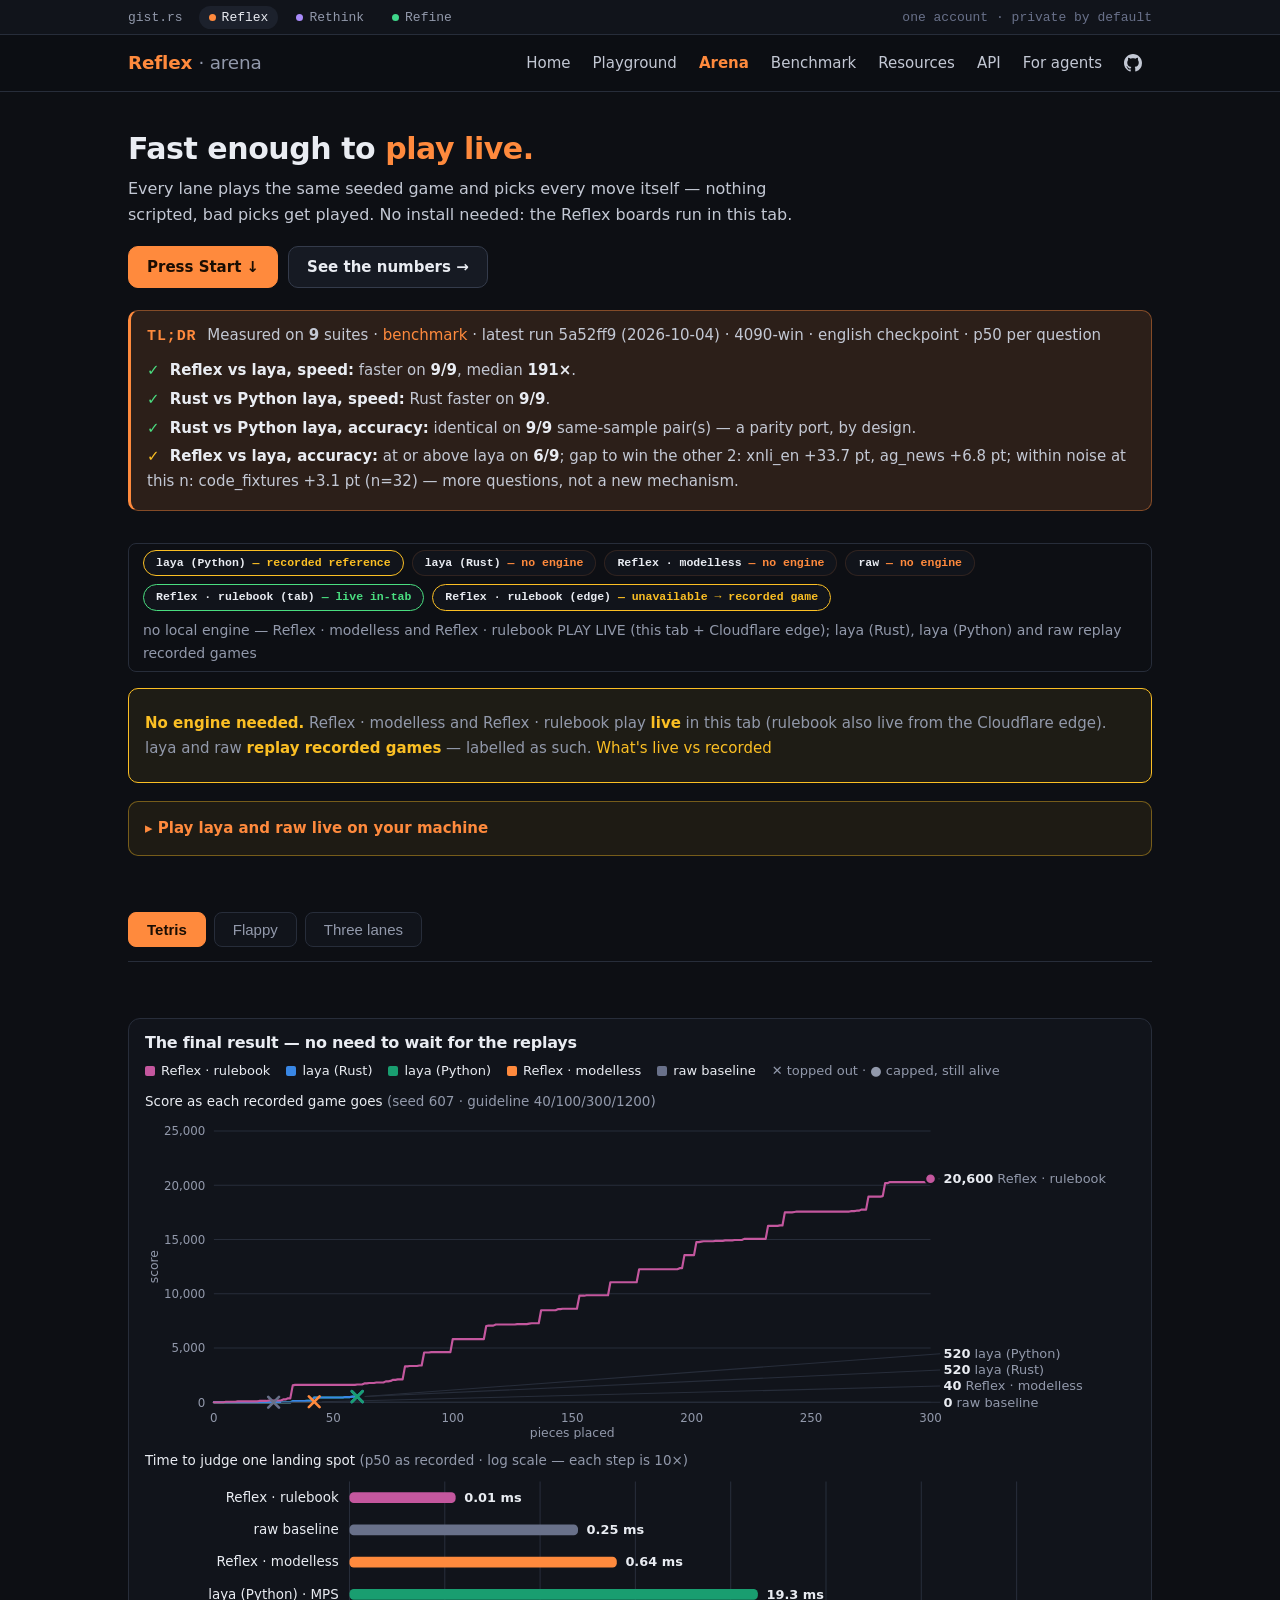
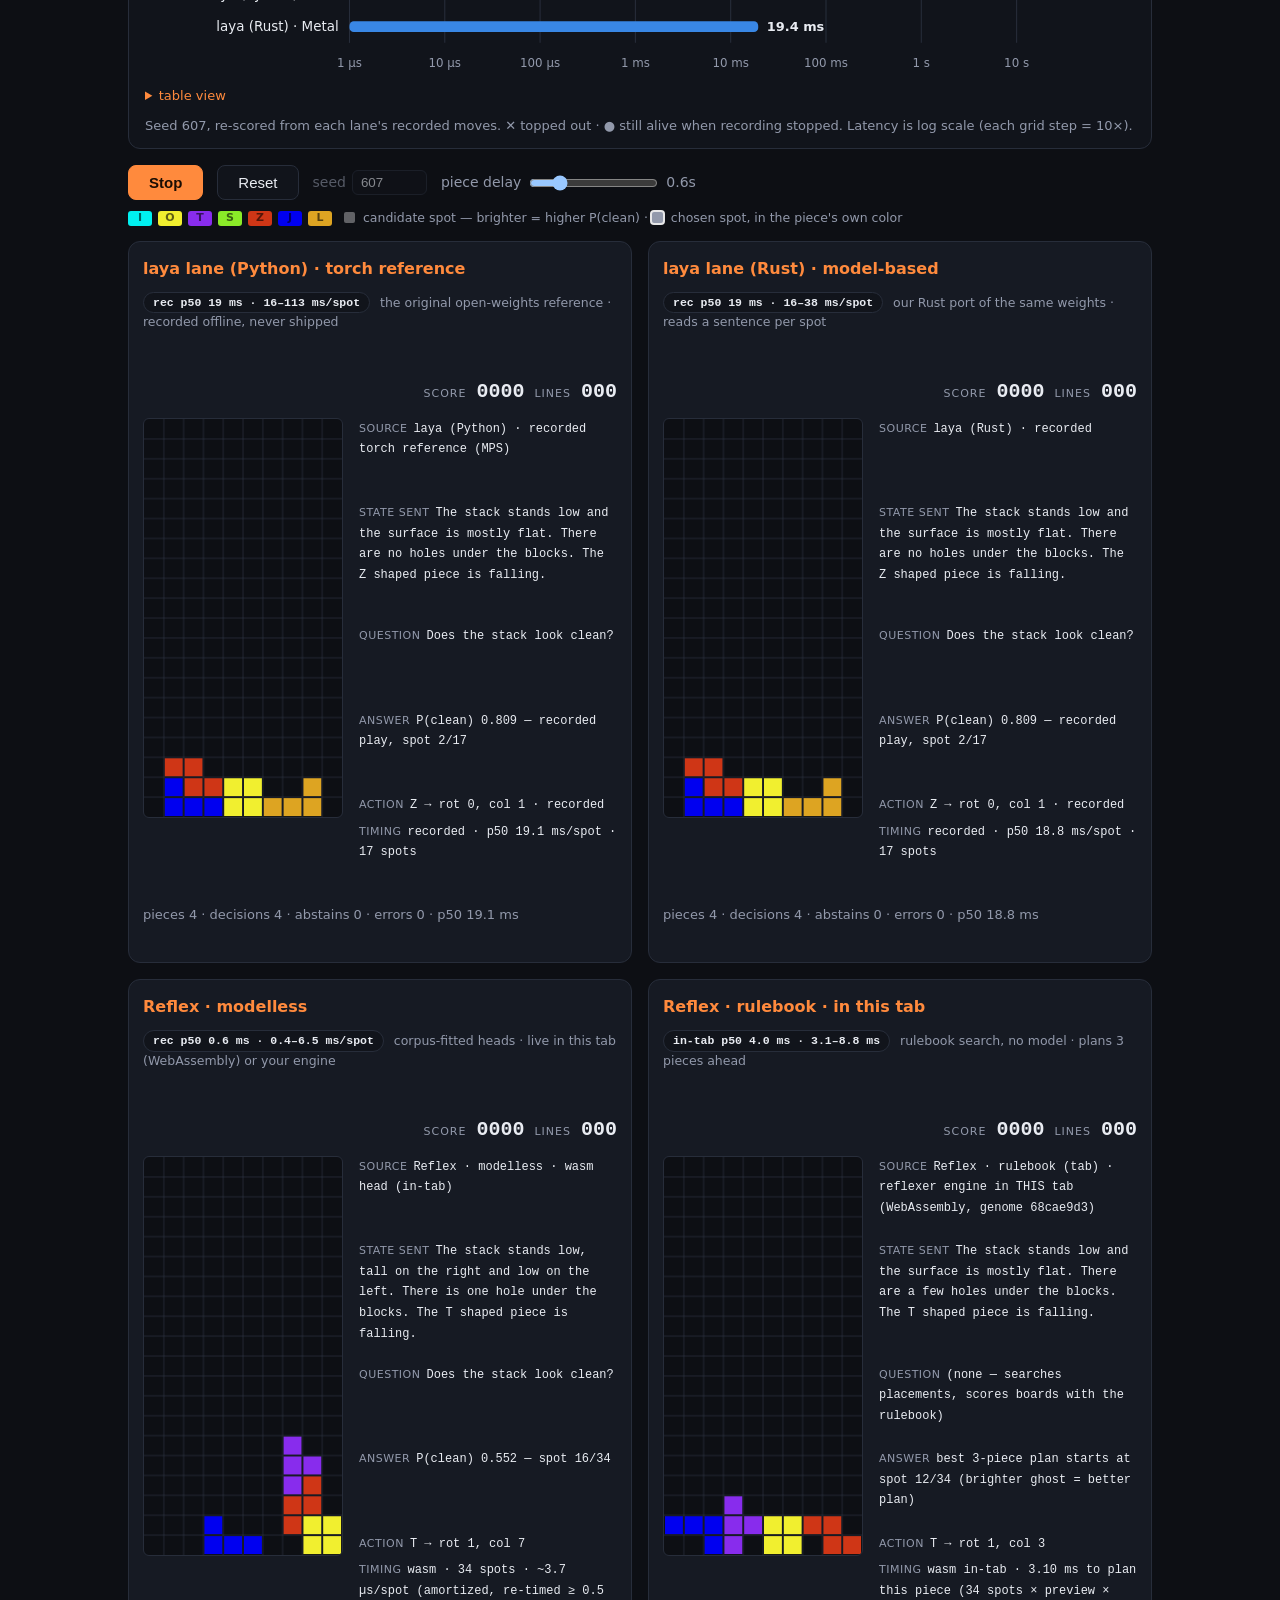
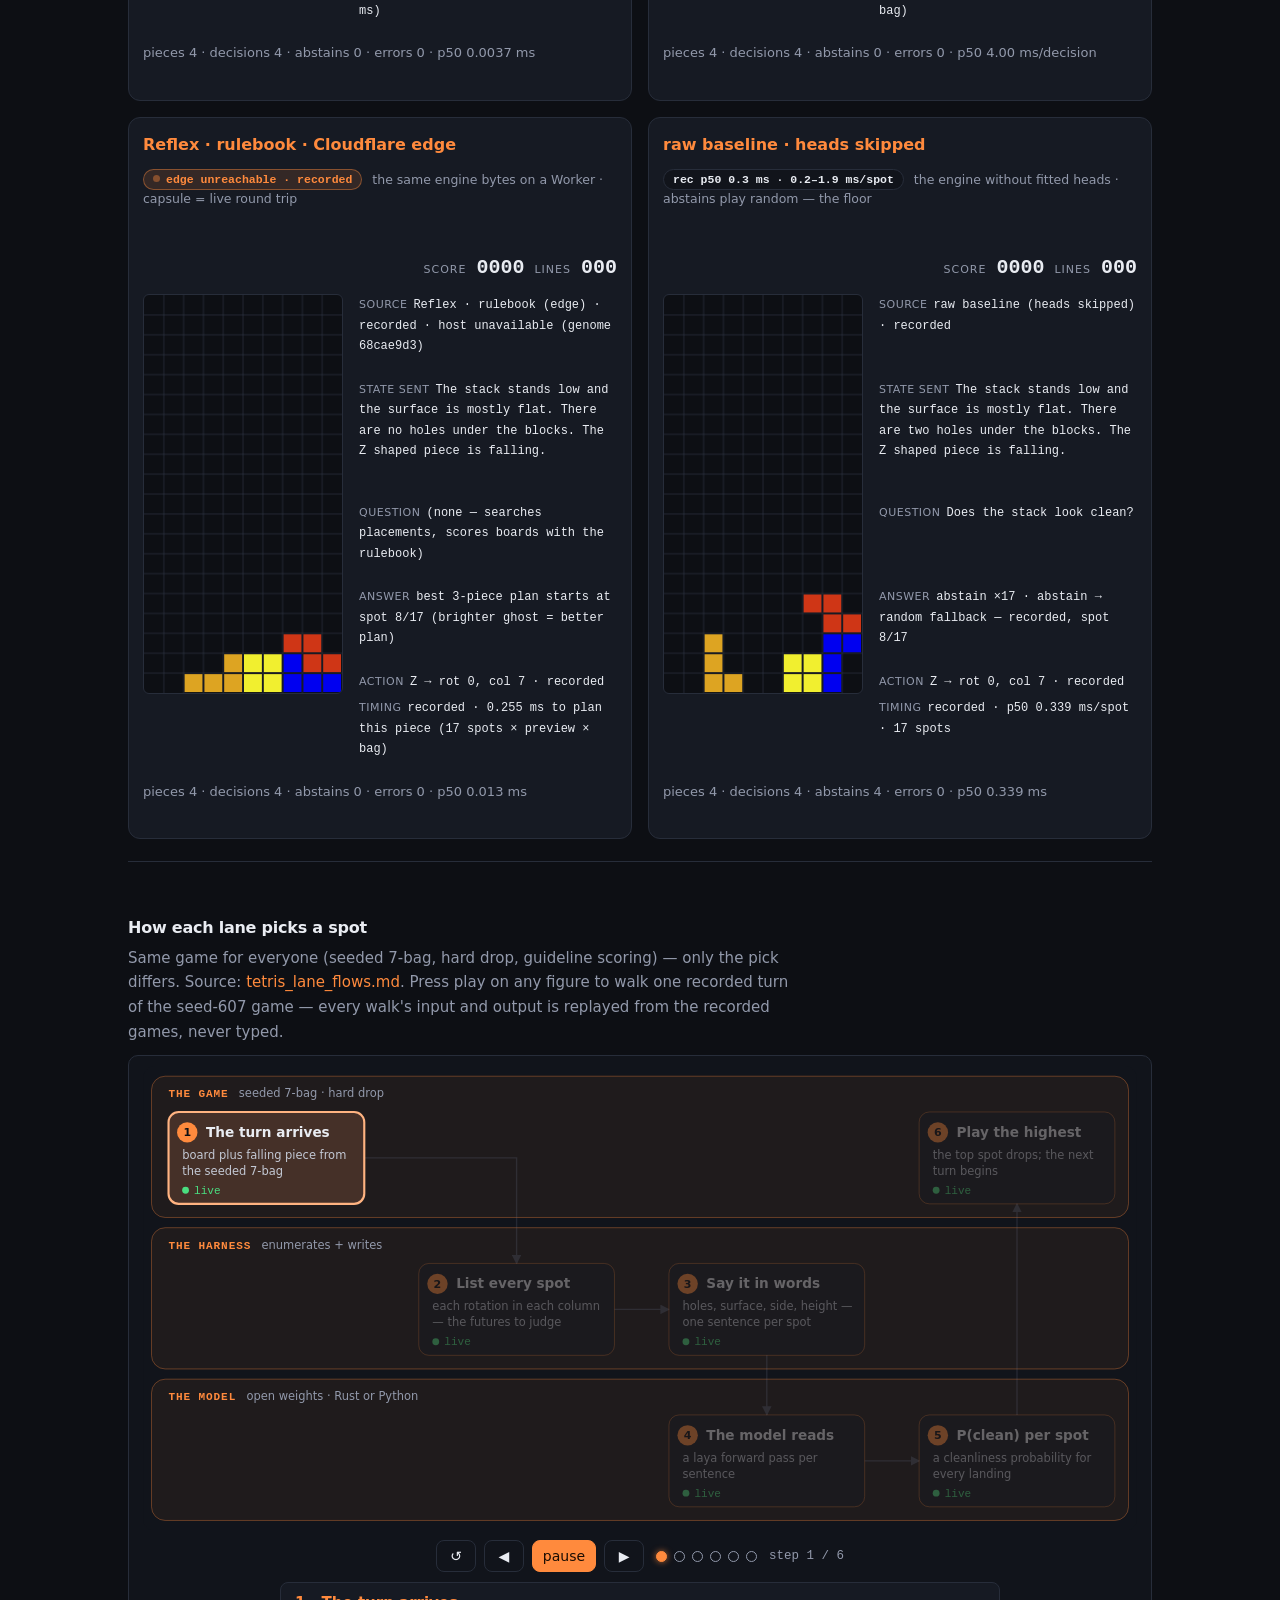
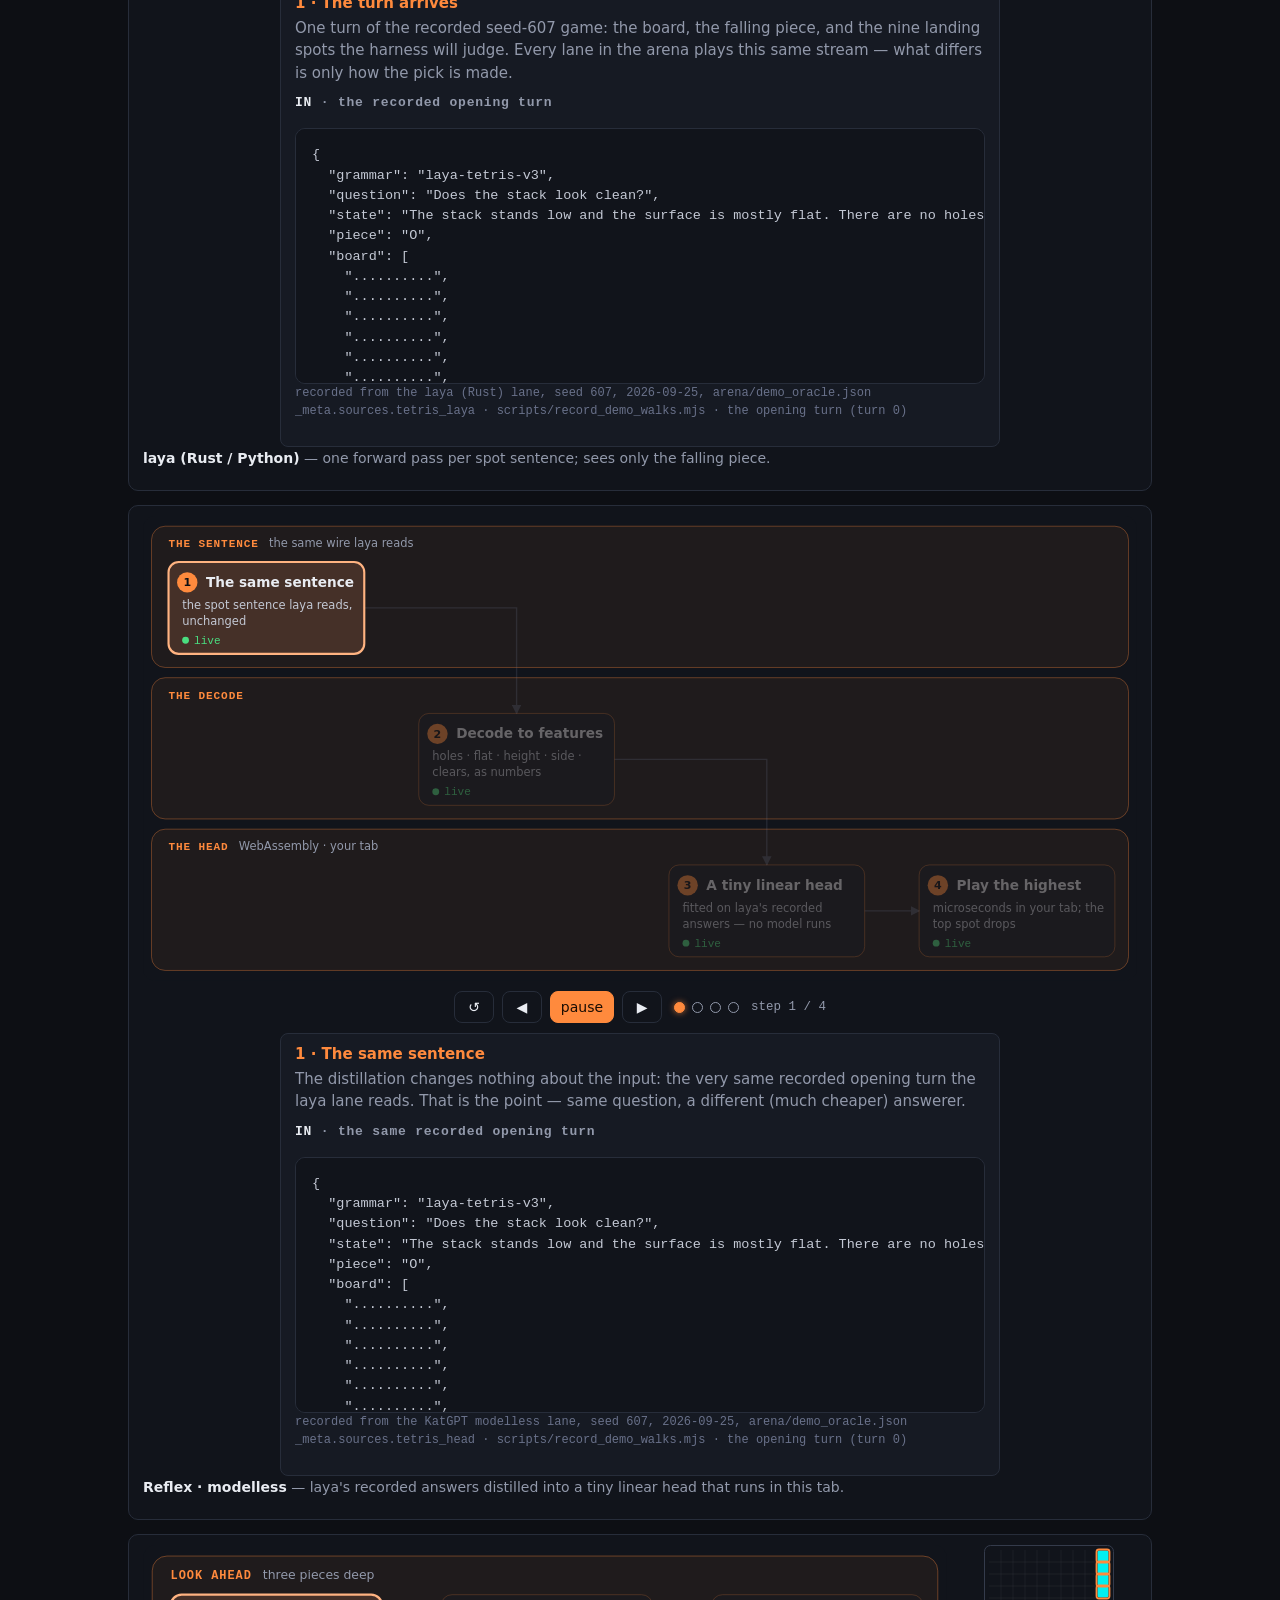
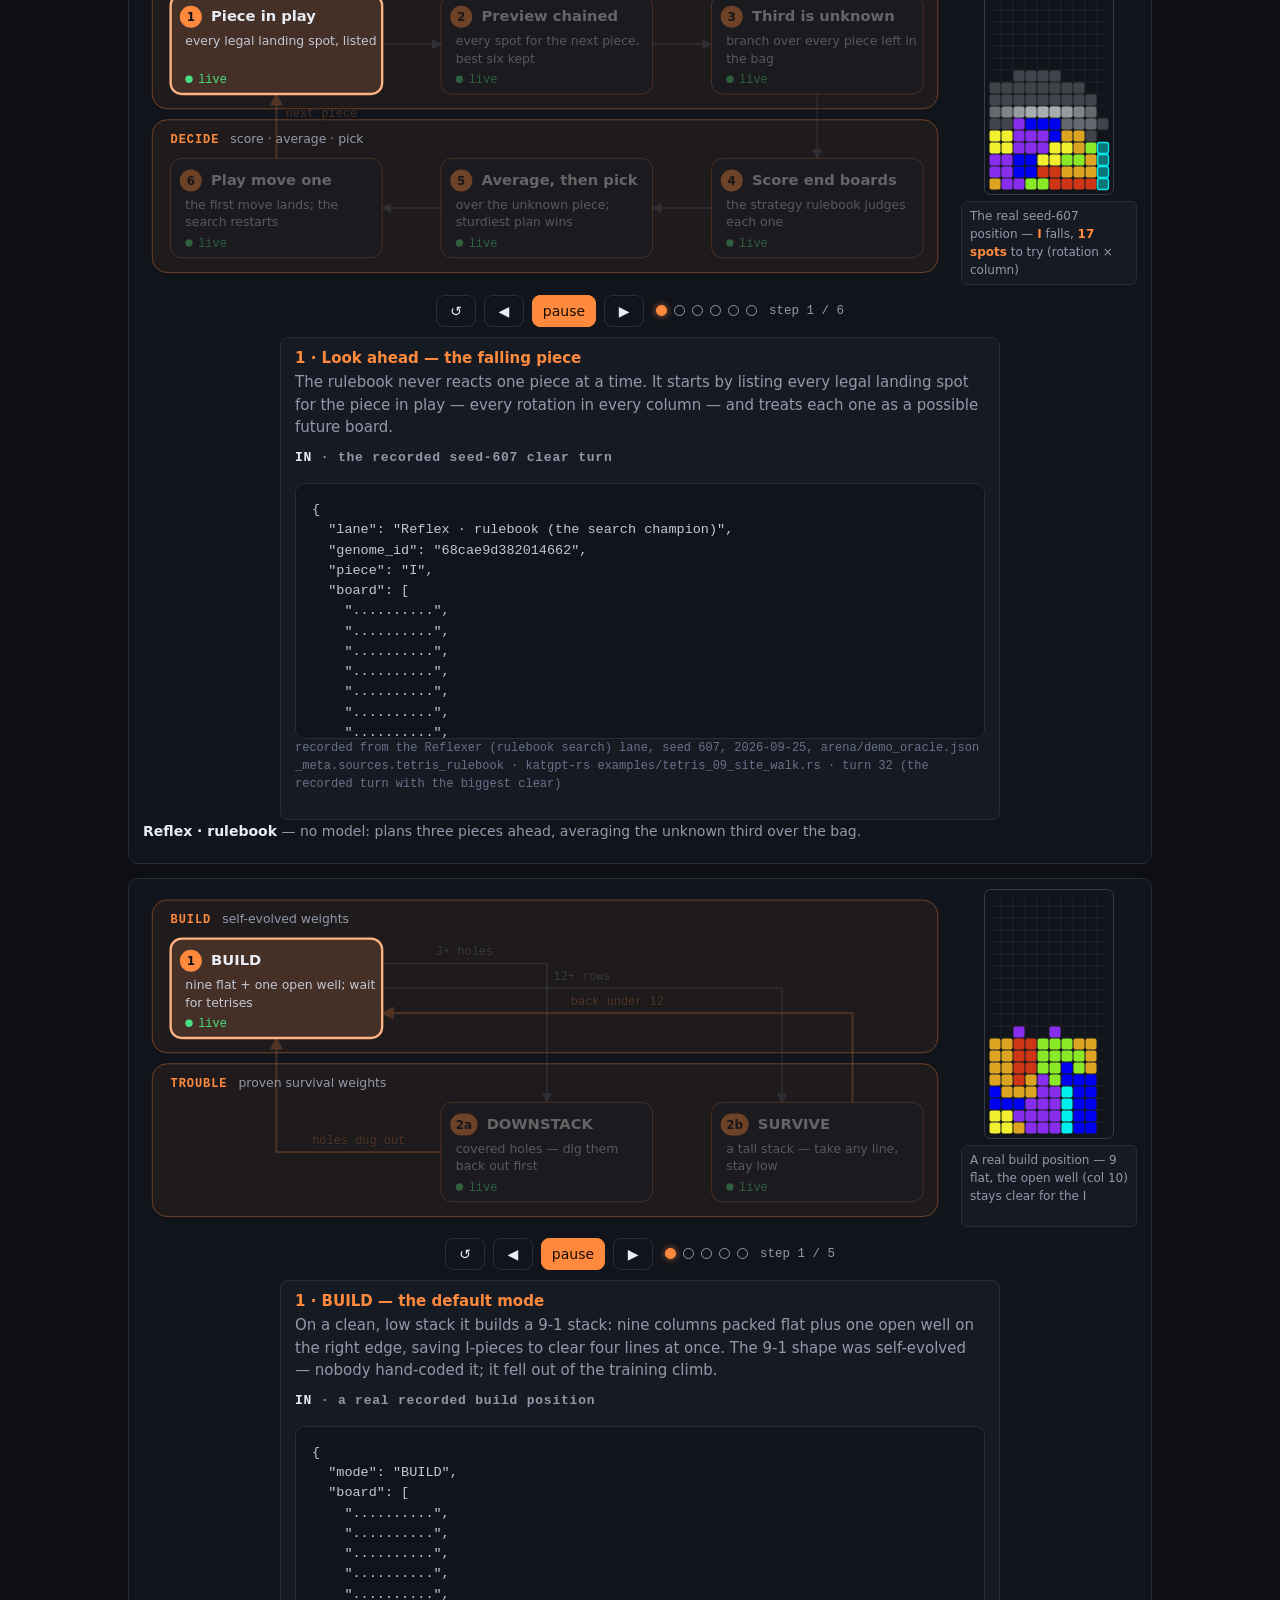
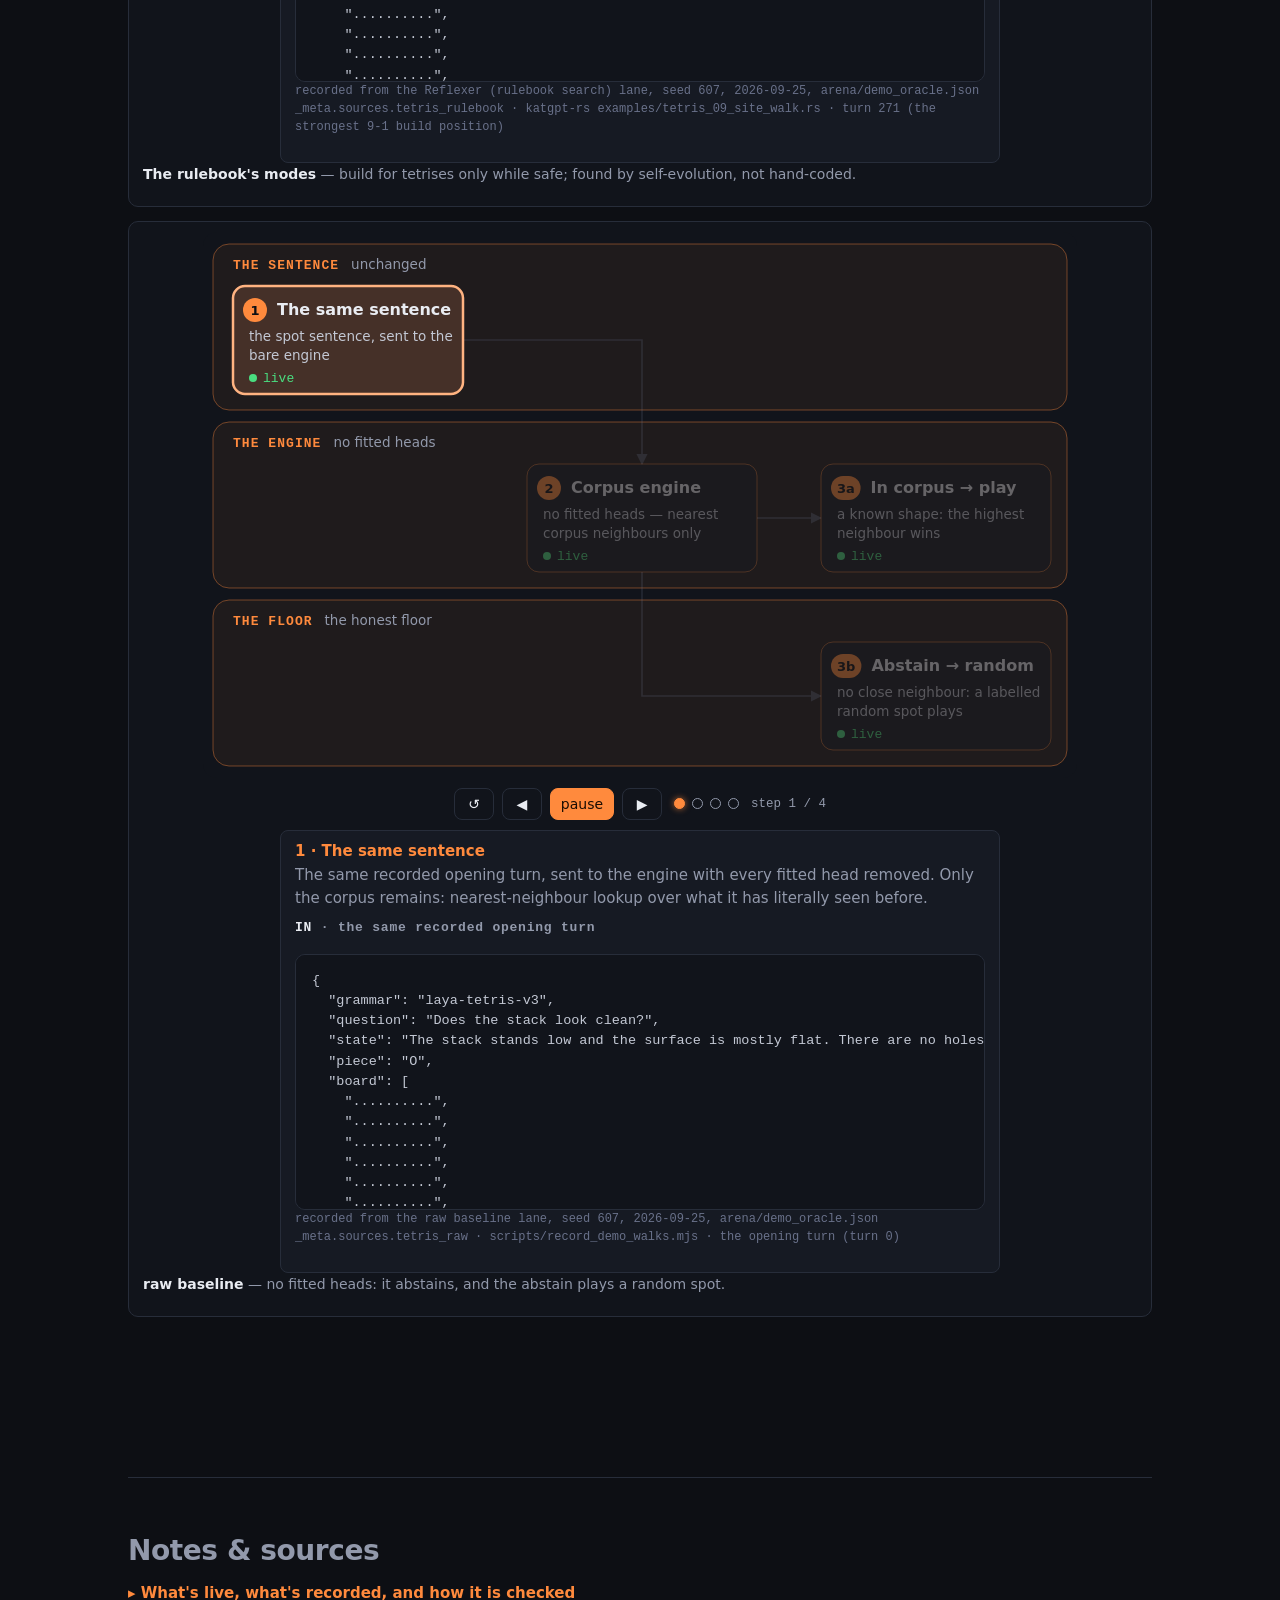
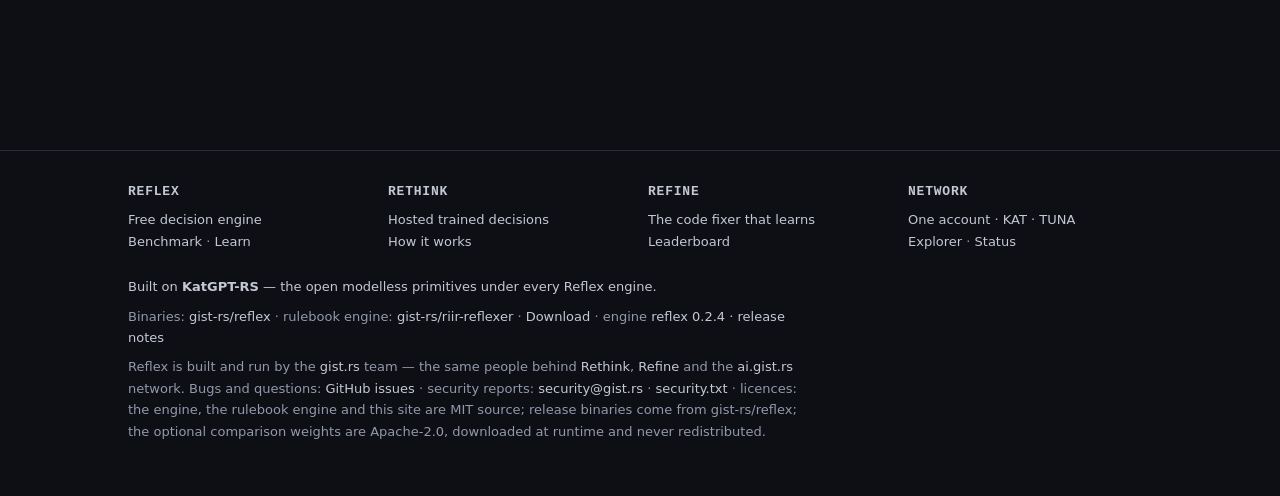
==== commit 30bc16de: "fix: drop the Network link from the family bar on every page (umbrella-only per design guide 3)" ====
--- a/arena/index.html
+++ b/arena/index.html
@@ -16,7 +16,6 @@
   <a class="gf-p gf-reflex"  href="https://reflex.gist.rs/" aria-current="page">Reflex</a>
   <a class="gf-p gf-rethink" href="https://rethink.gist.rs/">Rethink</a>
   <a class="gf-p gf-refine"  href="https://refine.gist.rs/">Refine</a>
-  <a class="gf-p gf-ai"      href="https://ai.gist.rs/">Network</a>
   <span class="gf-tag">one account · private by default</span>
 </div></nav>
 
--- a/assets/style.css
+++ b/assets/style.css
@@ -36,6 +36,15 @@
 }
 .cmd code { background: none; border: 0; padding: 0; }
 .cmd code { white-space: nowrap; flex: 1; min-width: 0; overflow-x: auto; }
+/* #triage — the caller-policy snippet: a multi-line machine block, mono and
+   scrollable in its own wrapper (the mobile law). */
+.policy {
+  background: var(--bg-2); border: 1px solid var(--line);
+  border-radius: var(--r-2); padding: 12px 14px; margin: 10px 0;
+  font-family: var(--mono); font-size: 13.5px; line-height: 1.6;
+  overflow-x: auto;
+}
+.policy code { background: none; border: 0; padding: 0; white-space: pre; }
 .cmd .os, .cmd button { flex: none; }
 .cmd .os { color: var(--muted); min-width: 118px; }
 .cmd button, .wire-h button {
--- a/assets/arena.css
+++ b/assets/arena.css
@@ -17,7 +17,7 @@
 .chip.warn { border-color: var(--warn); color: var(--warn); }
 .chip.err { border-color: var(--dark-red); color: var(--ember); }
 .status-text { color: var(--muted); }
-.launch p { font-size: 14.5px; color: var(--muted); margin: 8px 0; }
+.launch p { font-size: 15px; color: var(--muted); margin: 8px 0; }
 .hint { color: var(--warn); font-size: 14px; }
 .launch.demo { border-color: var(--warn); }
 .launch.demo p b { color: var(--warn); }
@@ -243,7 +243,7 @@
 .ac-table th { color: var(--text); font-weight: 600; }
 .ac-warn { color: var(--warn); font-size: 13px; }
 .lanes-how { margin: 22px 0 8px; }
-.lanes-how .sub { color: var(--muted); font-size: 14px; margin: 0 0 10px; }
+.lanes-how .sub { color: var(--muted); font-size: 15px; margin: 0 0 10px; }
 .lanefig {
   margin: 0 0 14px; background: var(--bg2); border: 1px solid var(--line);
   border-radius: 10px; padding: 10px 14px 12px;
@@ -314,7 +314,7 @@
 .fw-step {
   max-width: 720px; margin: 10px auto 0; border: 1px solid var(--line);
   border-radius: 8px; background: var(--panel); padding: 9px 14px 10px;
-  font-size: 14px; color: var(--muted); line-height: 1.5;
+  font-size: 15px; color: var(--muted); line-height: 1.5;
 }
 .fw-step .fw-step-title { color: var(--ember); display: block; margin-bottom: 2px; }
 .fw-step .fw-step-text { margin: 0; }
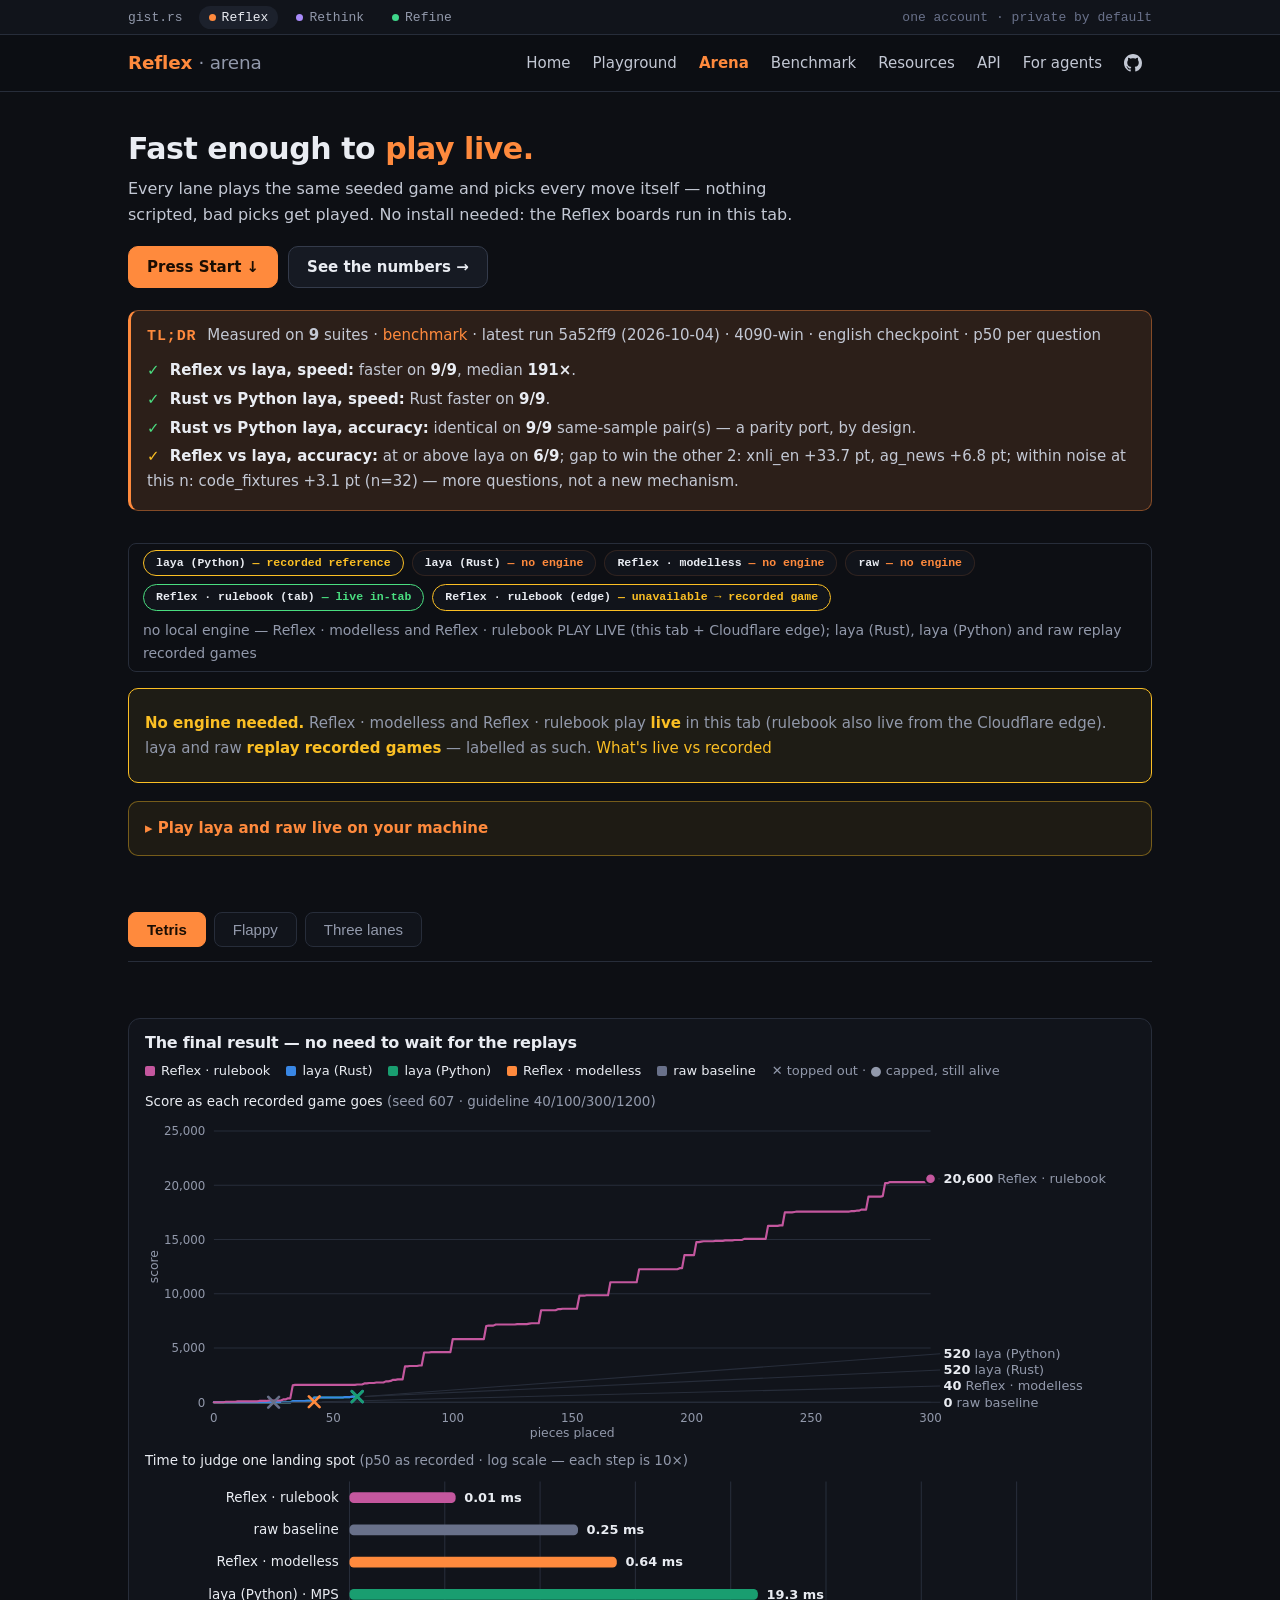
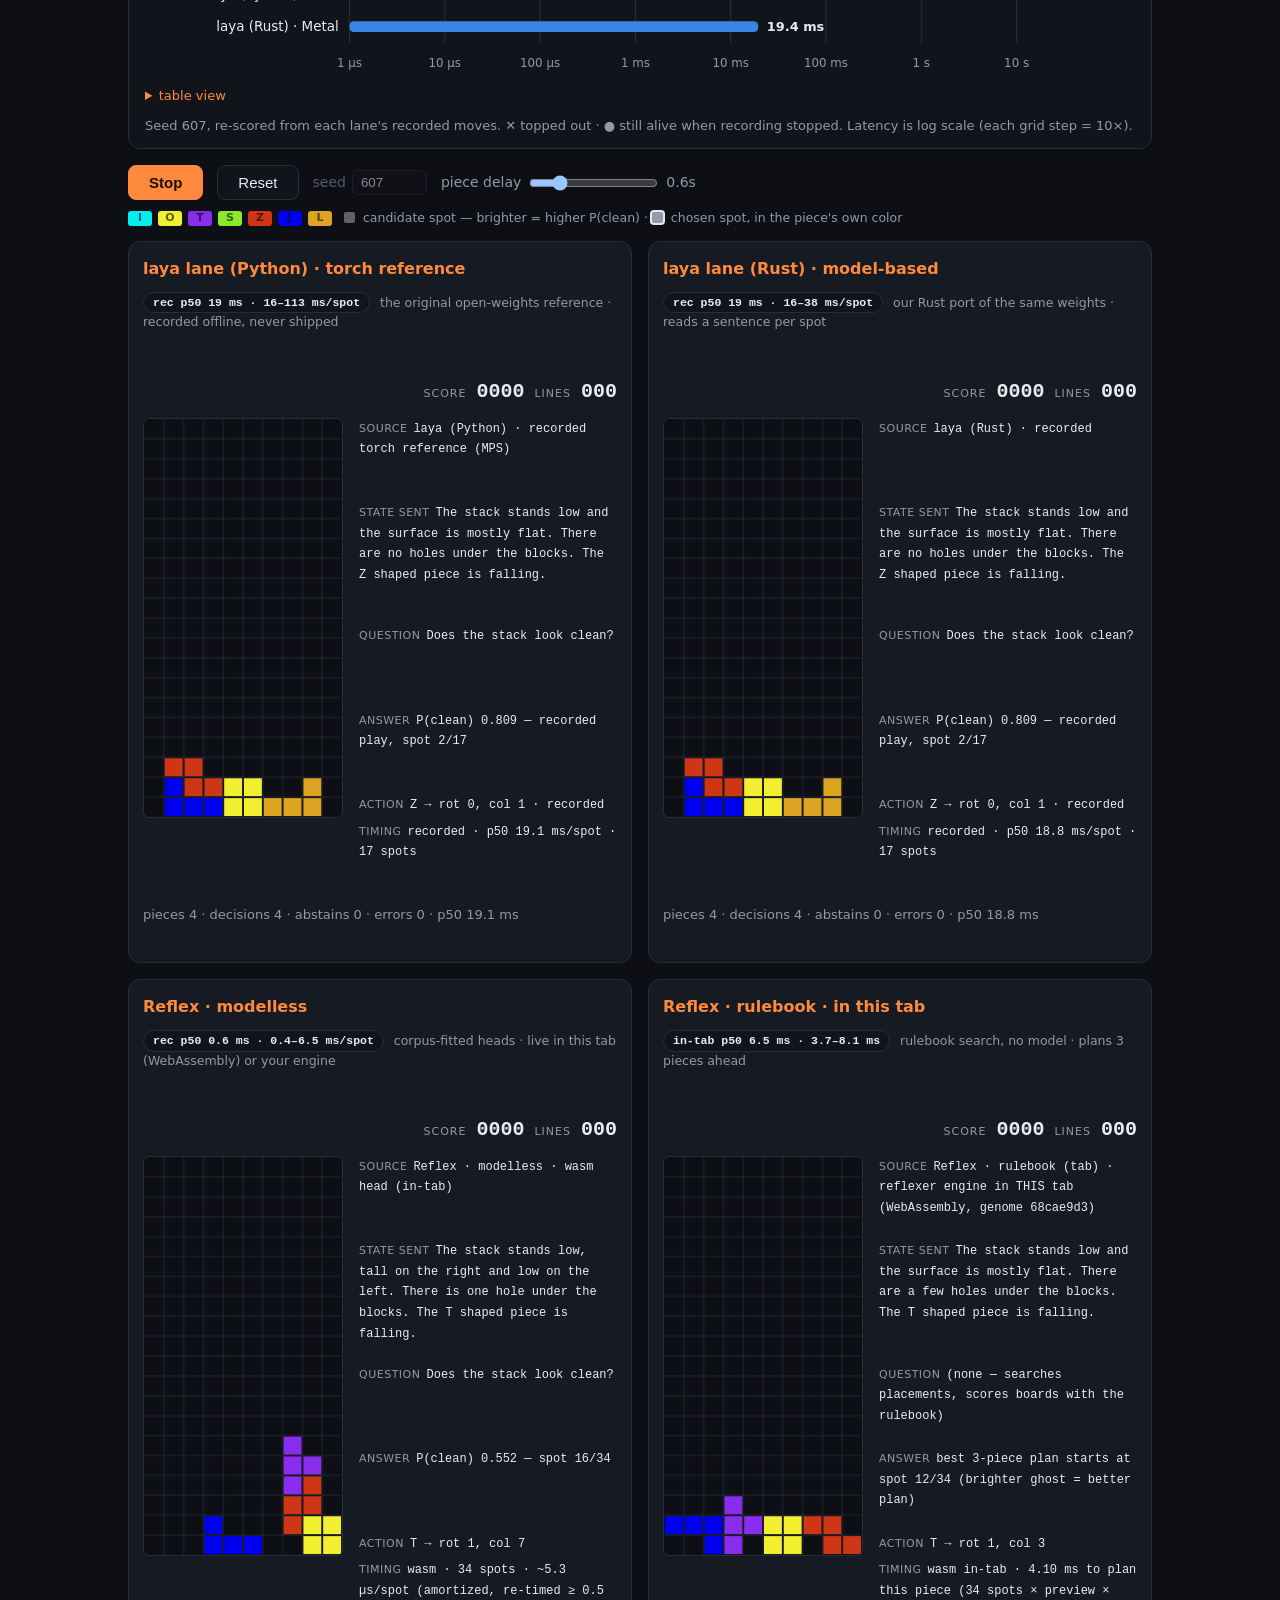
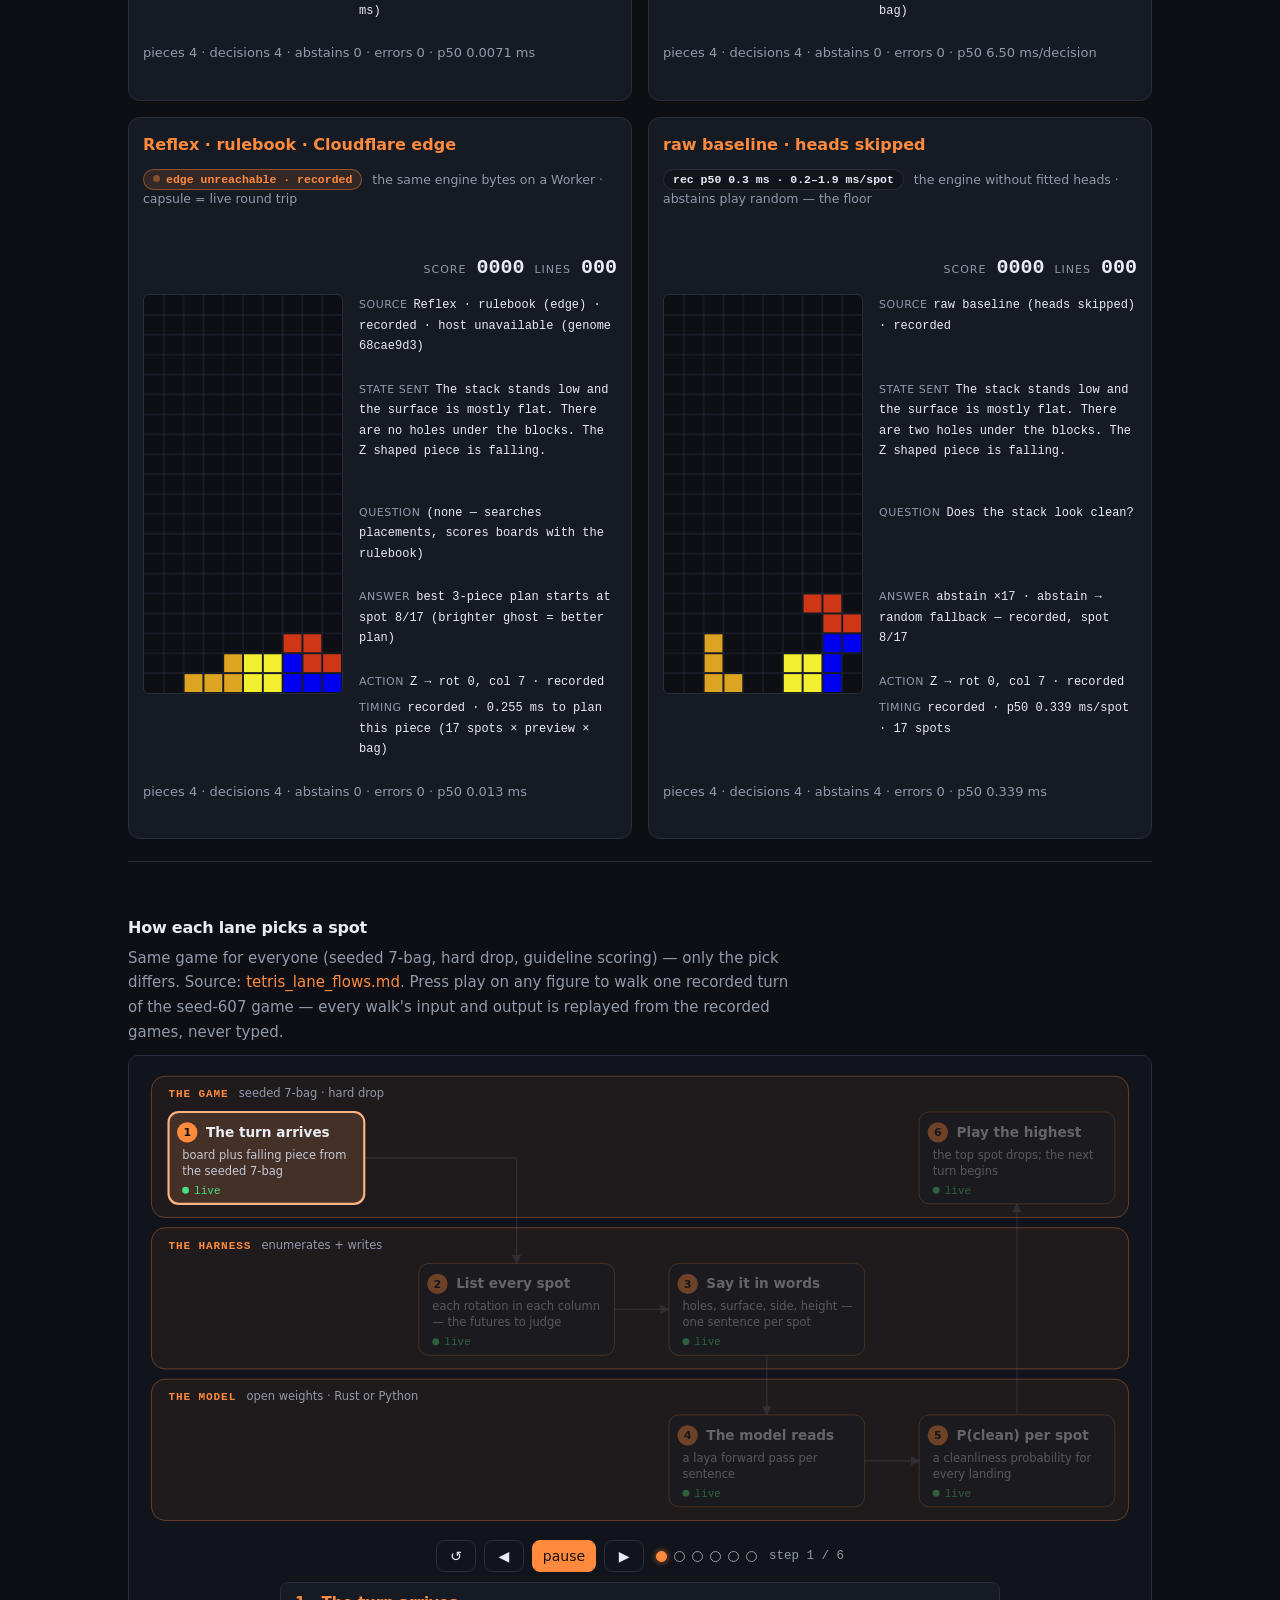
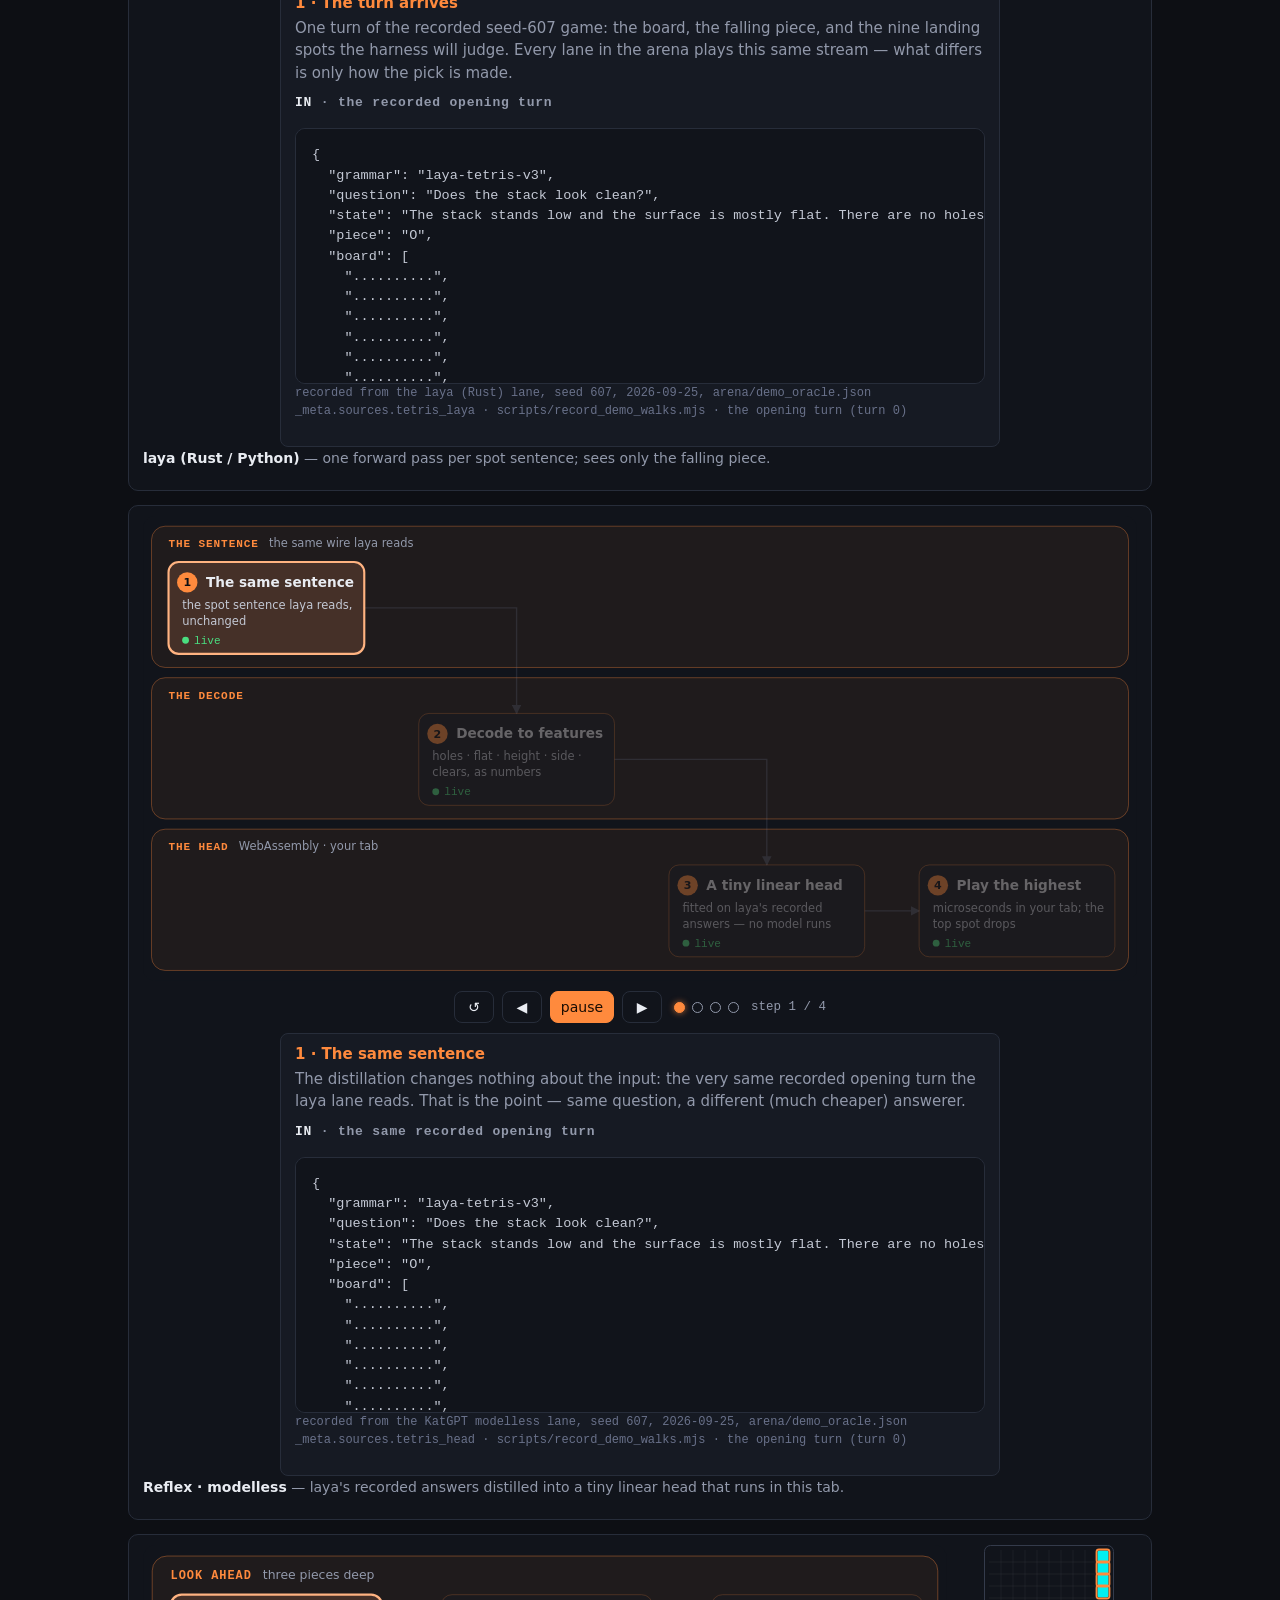
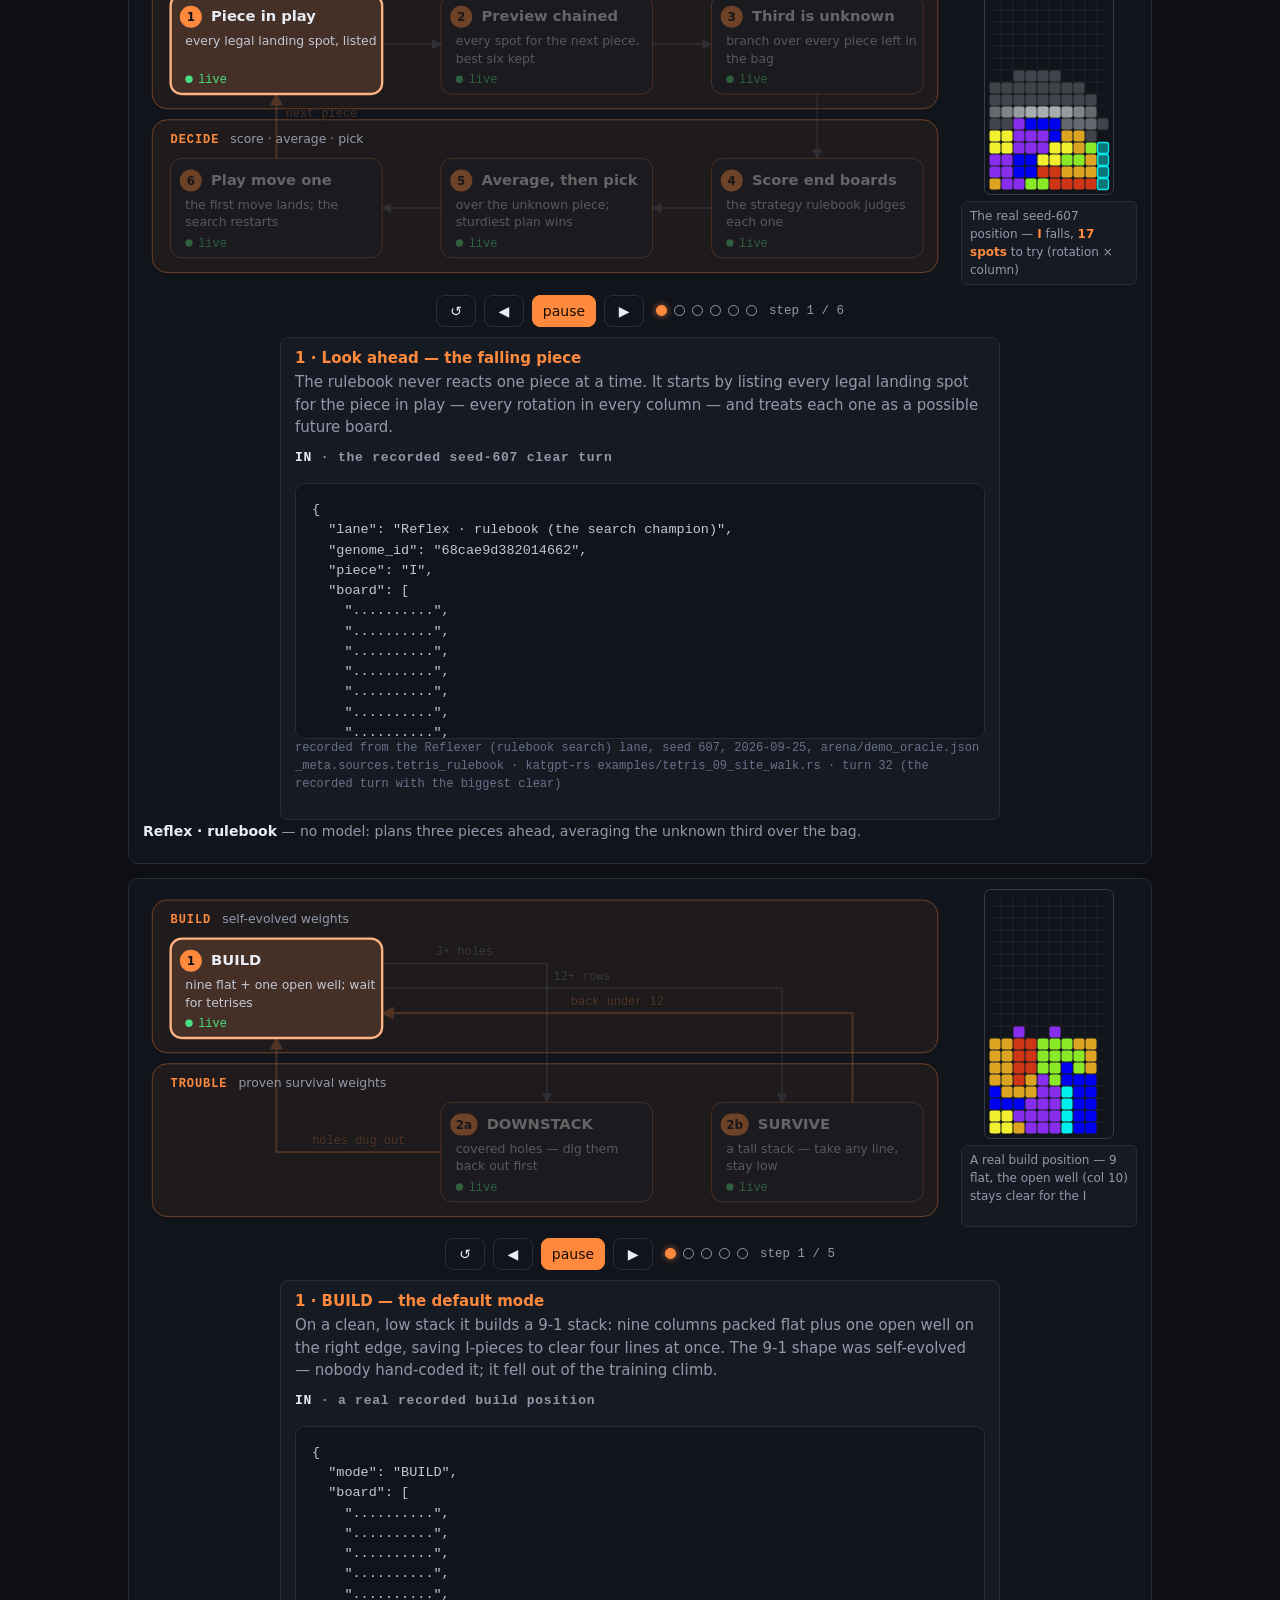
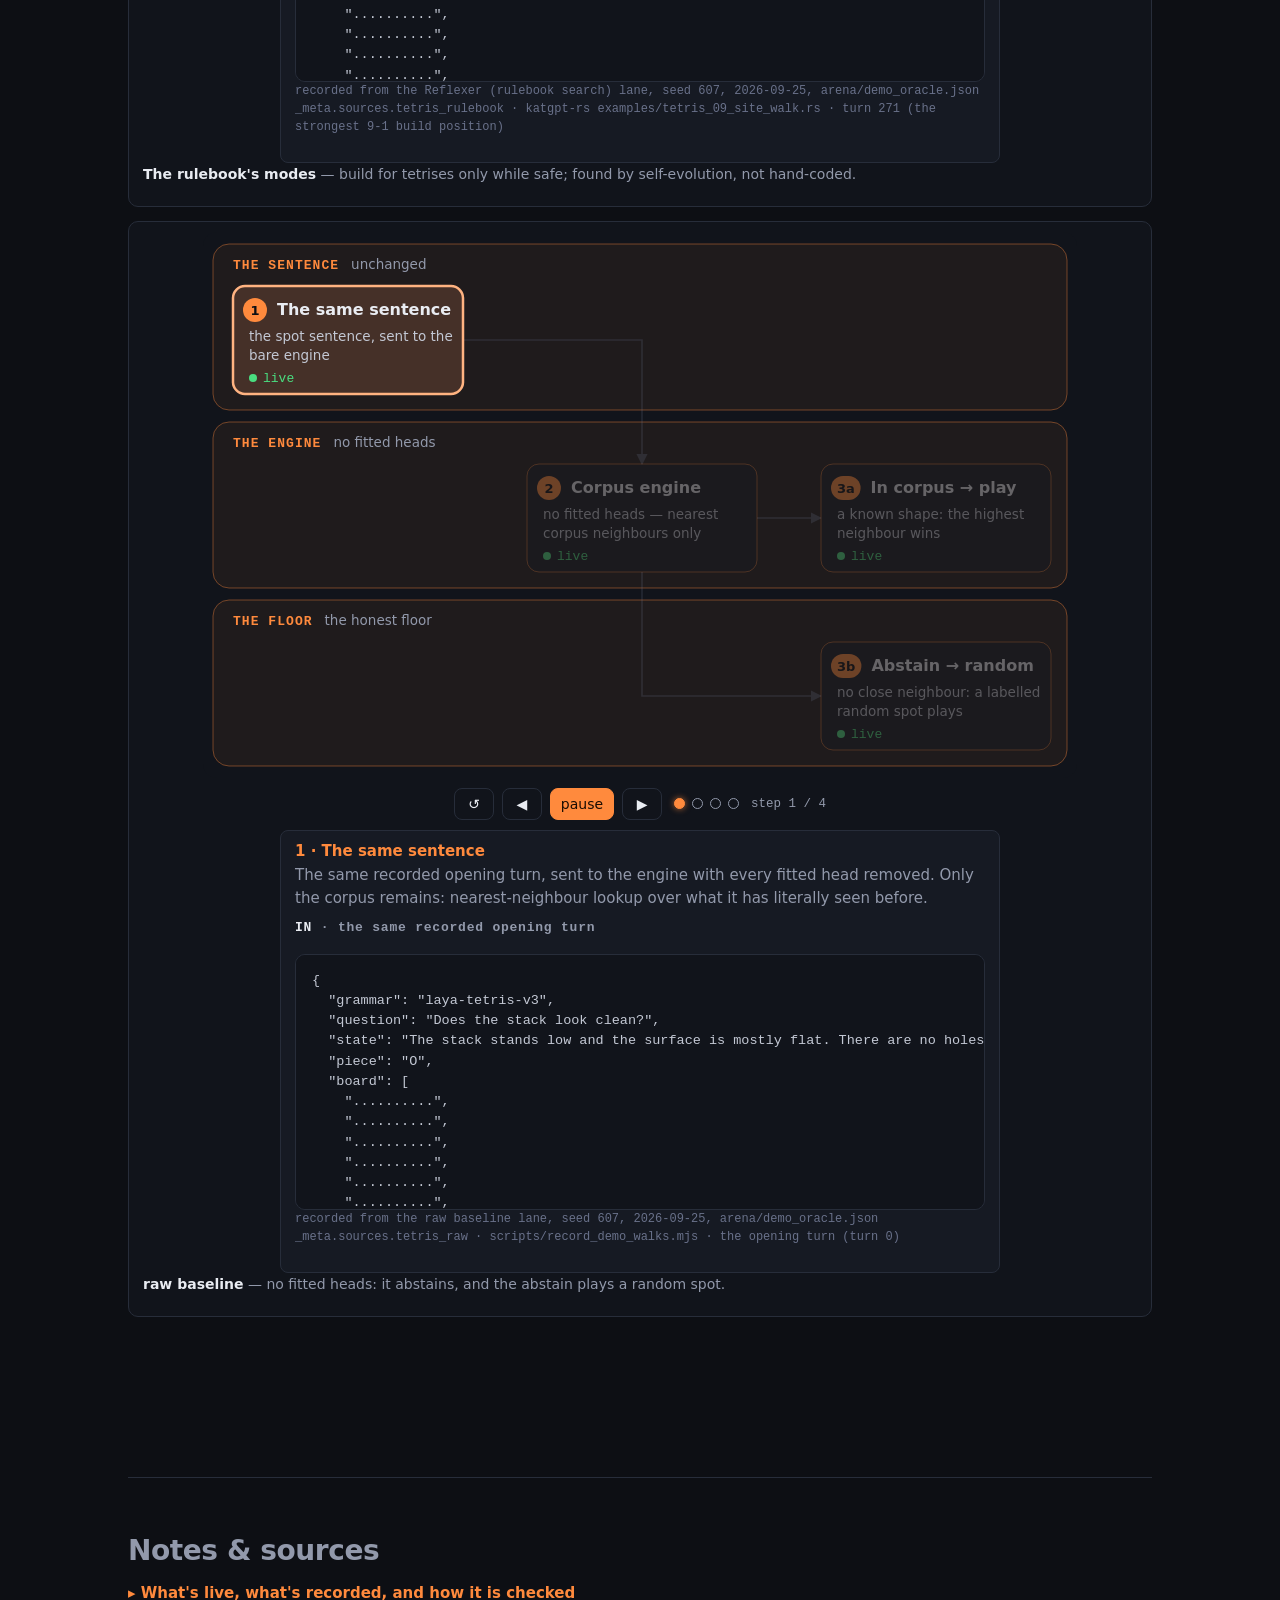
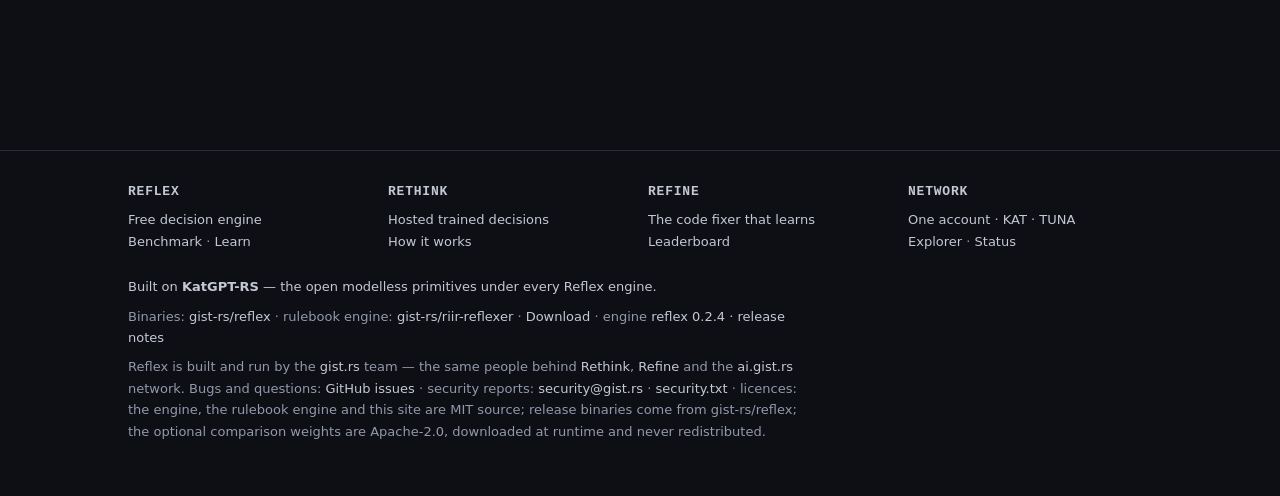
==== commit eb090ac1: "feat: family footer network links on the one live network — refine.gist.rs/leaderboard + devnet.gist" ====
--- a/arena/index.html
+++ b/arena/index.html
@@ -684,9 +684,9 @@
       <div><h4>Rethink</h4><a href="https://rethink.gist.rs/">Hosted trained decisions</a><br>
         <a href="https://rethink.gist.rs/#how">How it works</a></div>
       <div><h4>Refine</h4><a href="https://refine.gist.rs/">The code fixer that learns</a><br>
-        <a href="https://ai.gist.rs/leaderboard">Leaderboard</a></div>
+        <a href="https://refine.gist.rs/leaderboard">Leaderboard</a></div>
       <div><h4>Network</h4><a href="https://ai.gist.rs/">One account · KAT · TUNA</a><br>
-        <a href="https://ai.gist.rs/explorer">Explorer</a> · <a href="https://ai.gist.rs/health">Status</a></div>
+        <a href="https://devnet.gist.rs/explorer?format=html">Explorer</a> · <a href="https://devnet.gist.rs/status?format=html">Status</a></div>
     </div>
       <div class="gf-legal">
         <div class="credit">Built on <a href="https://github.com/katopz/katgpt-rs">KatGPT-RS</a> — the open modelless primitives under every Reflex engine.</div>
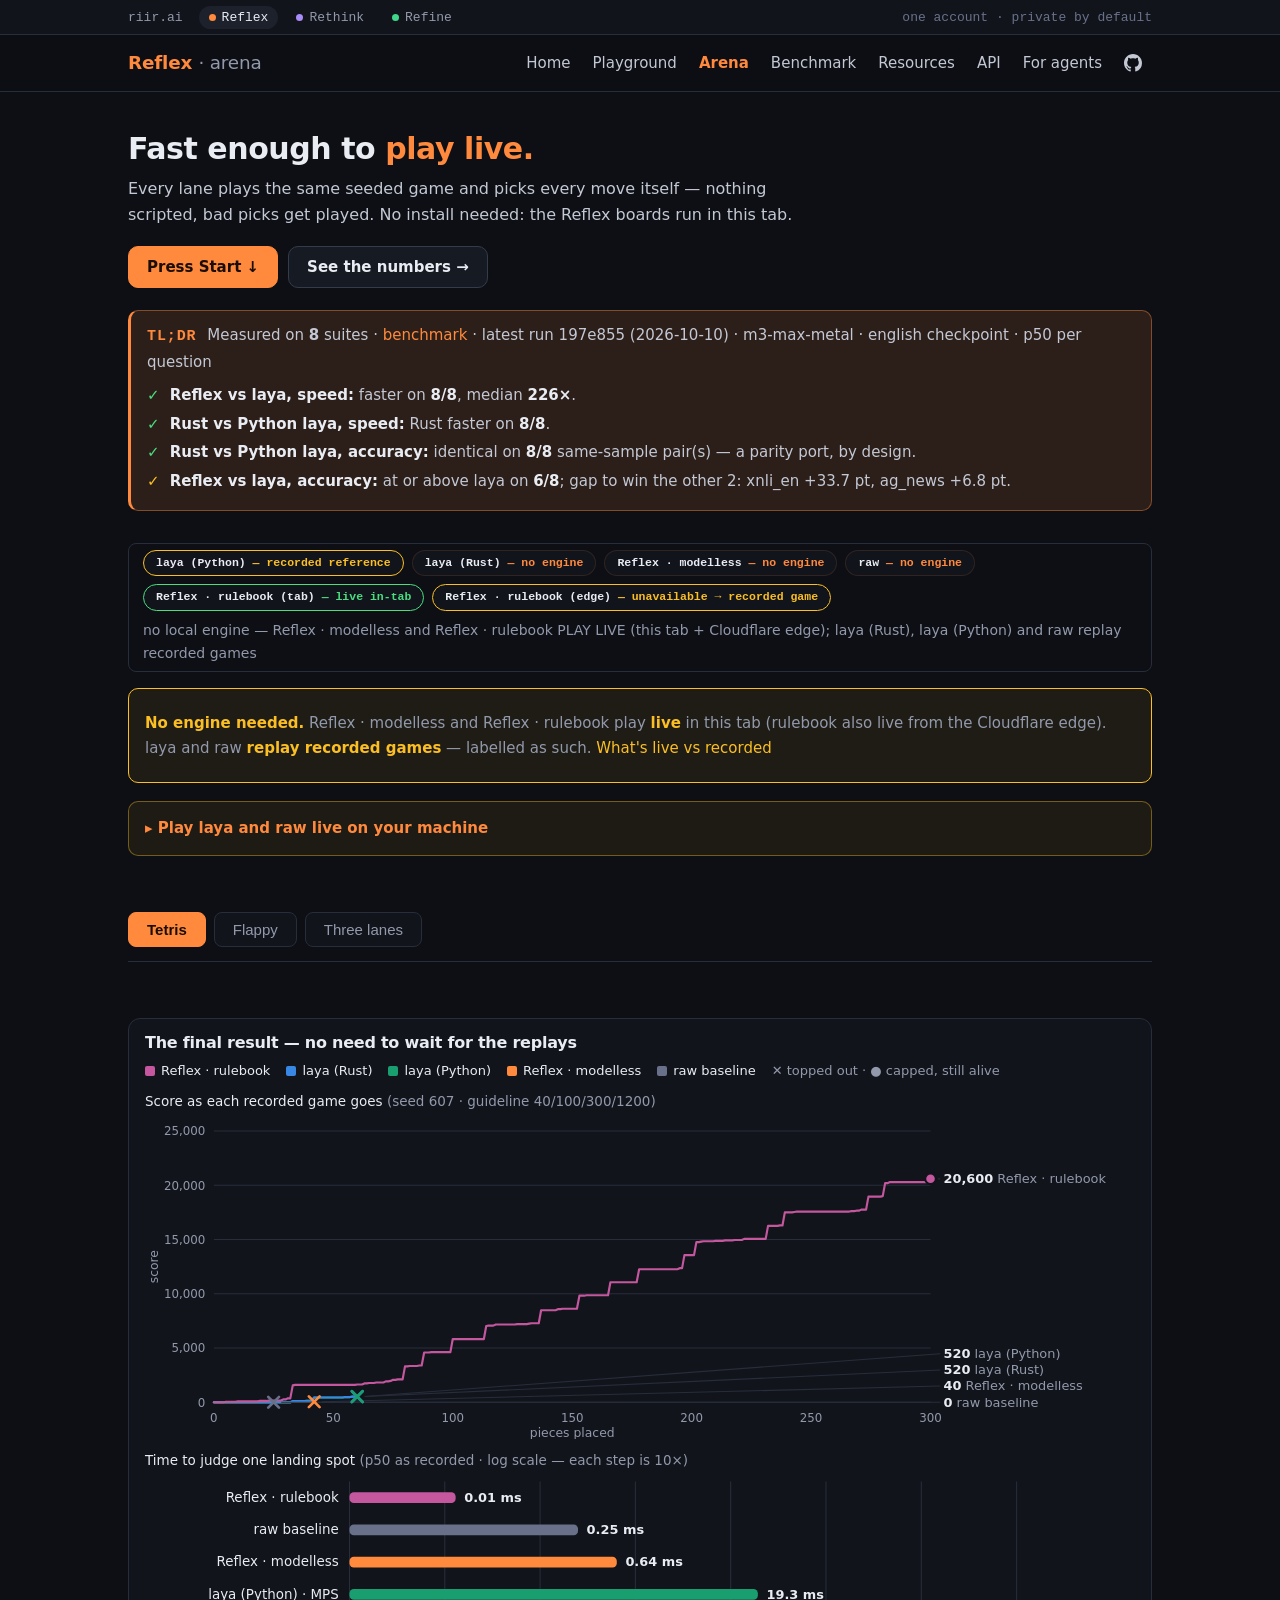
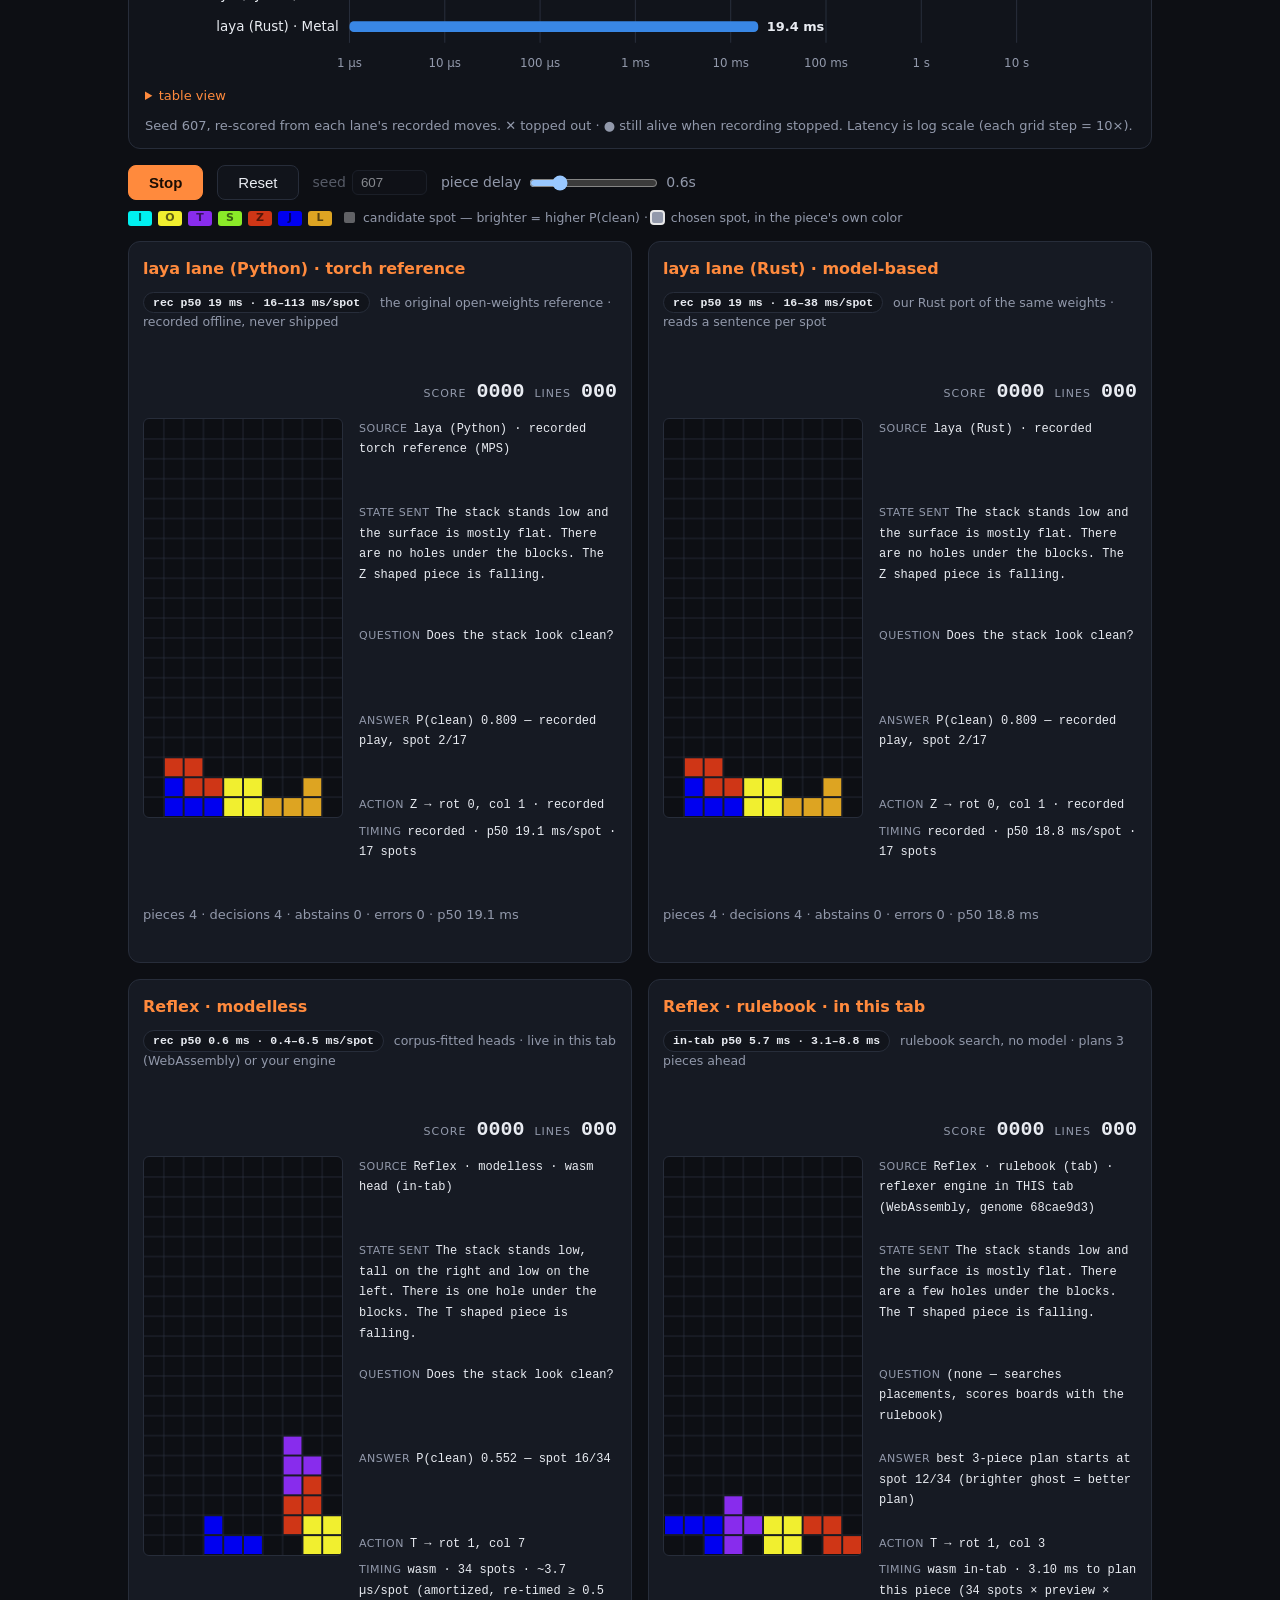
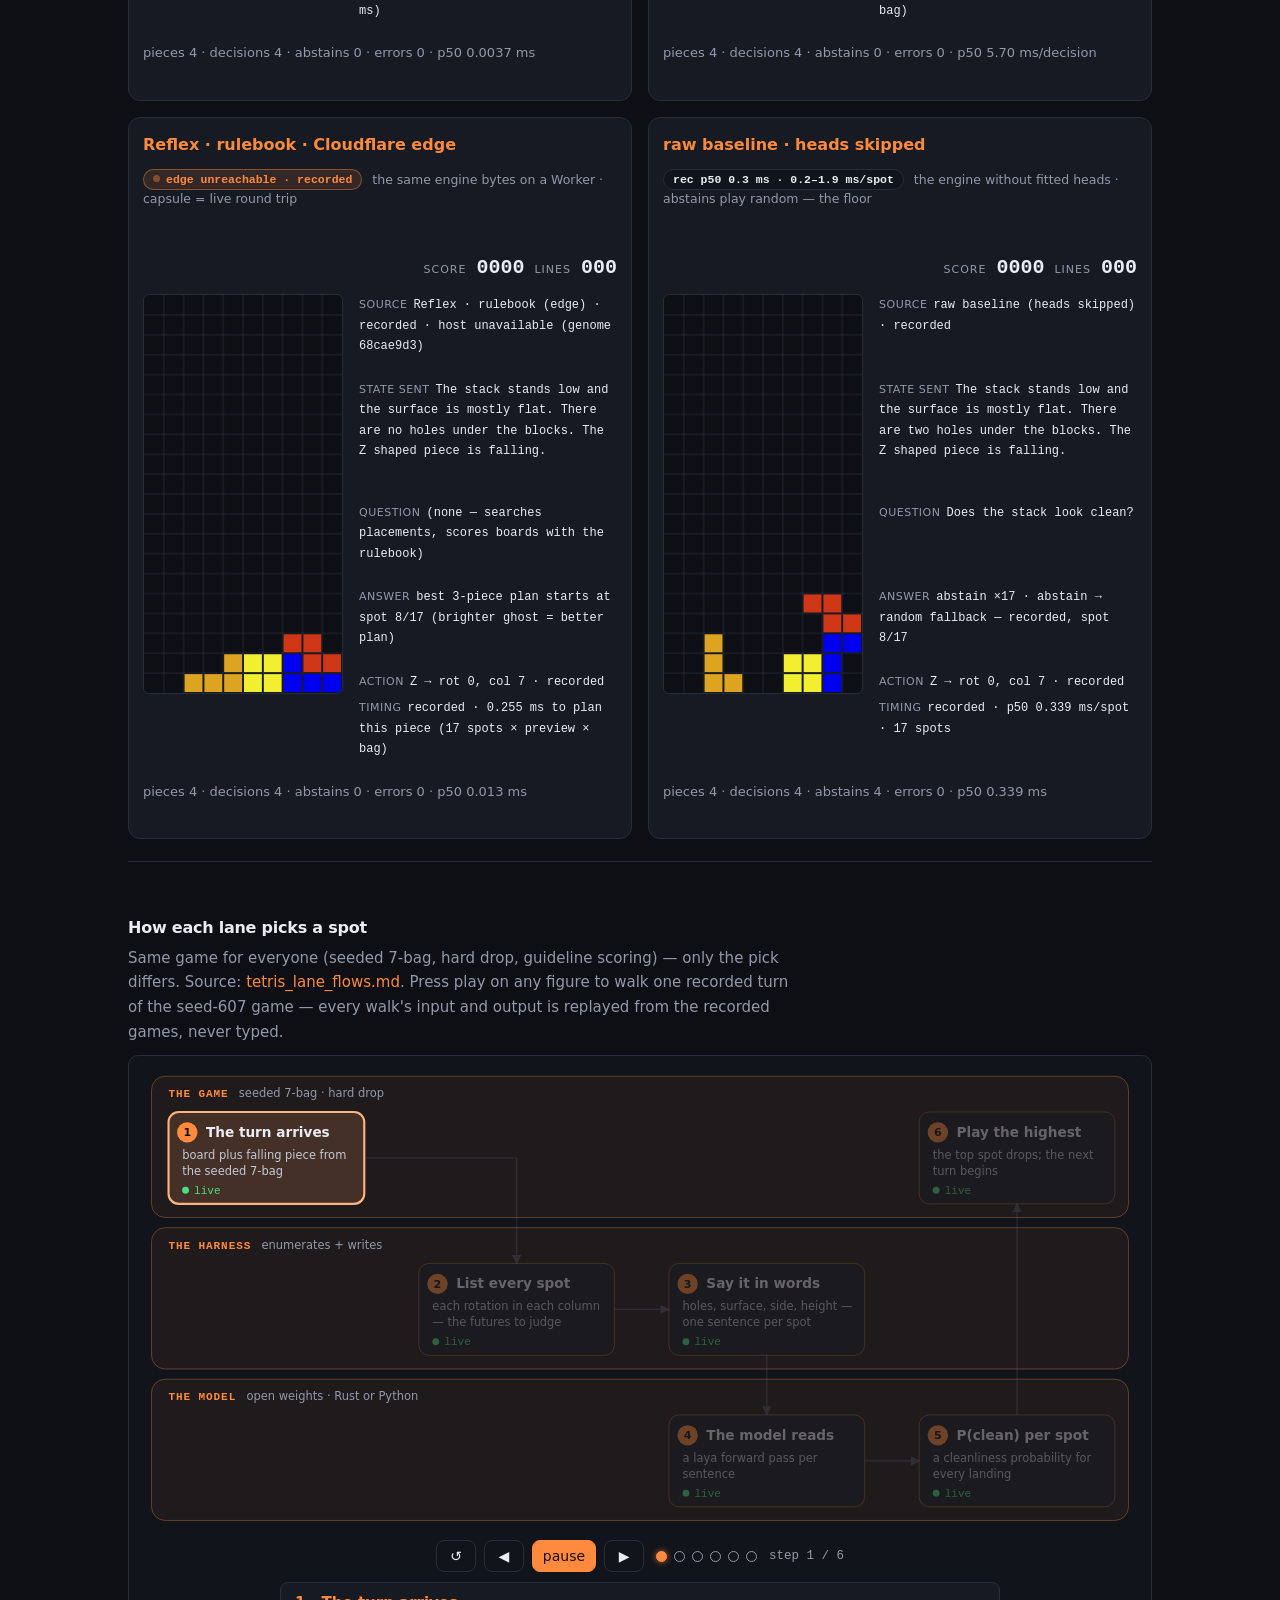
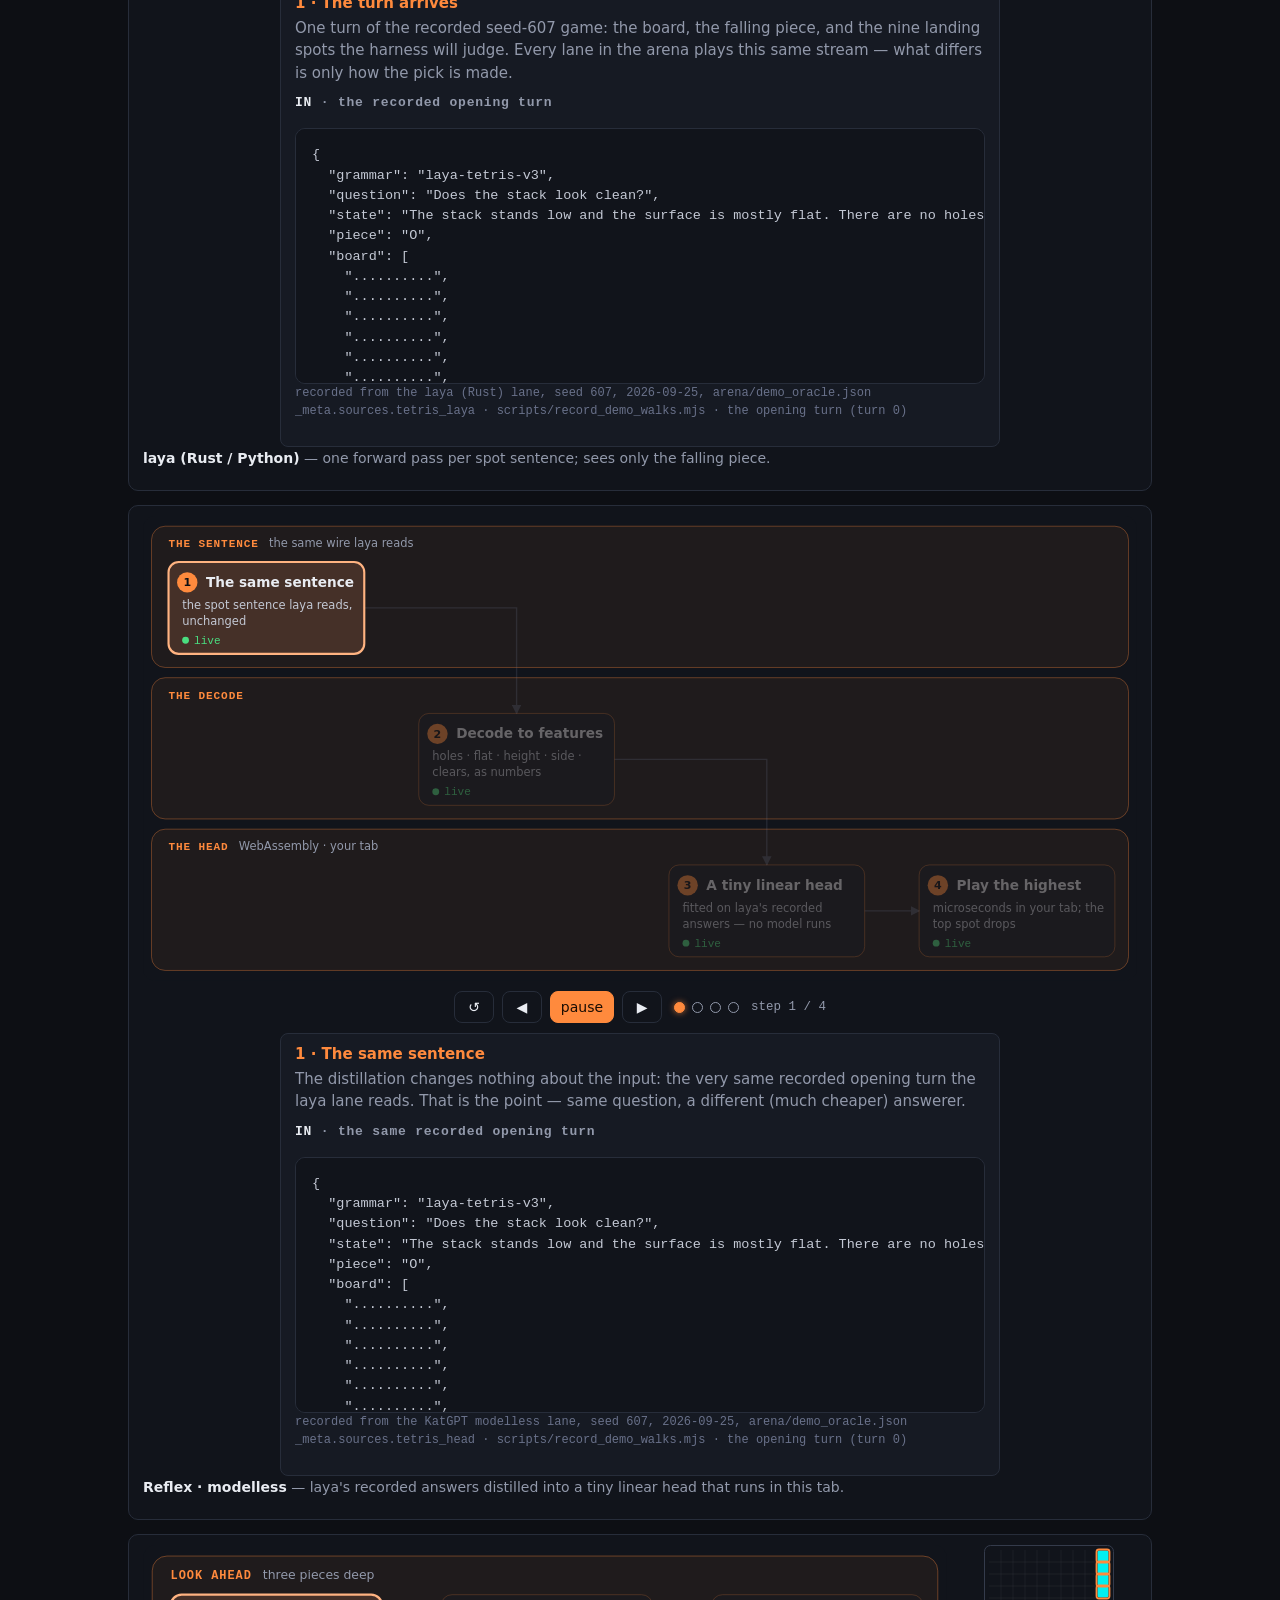
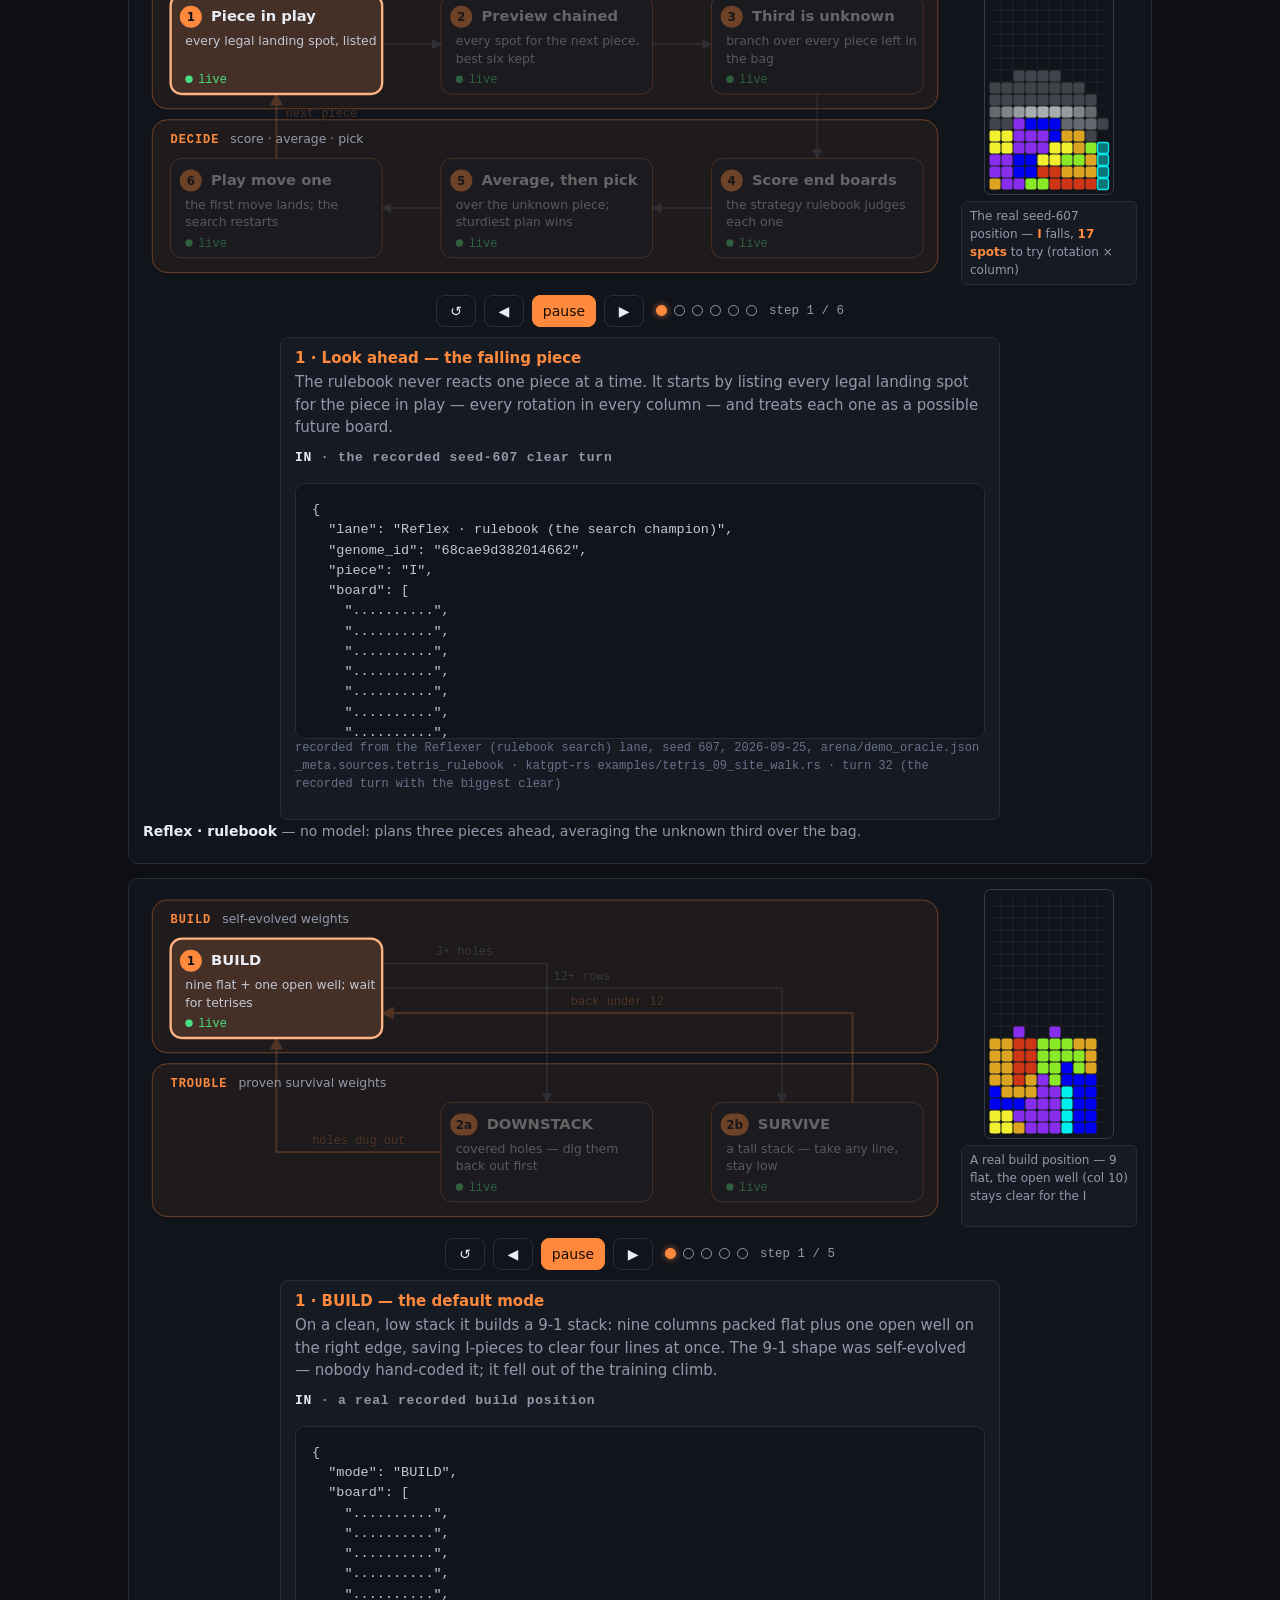
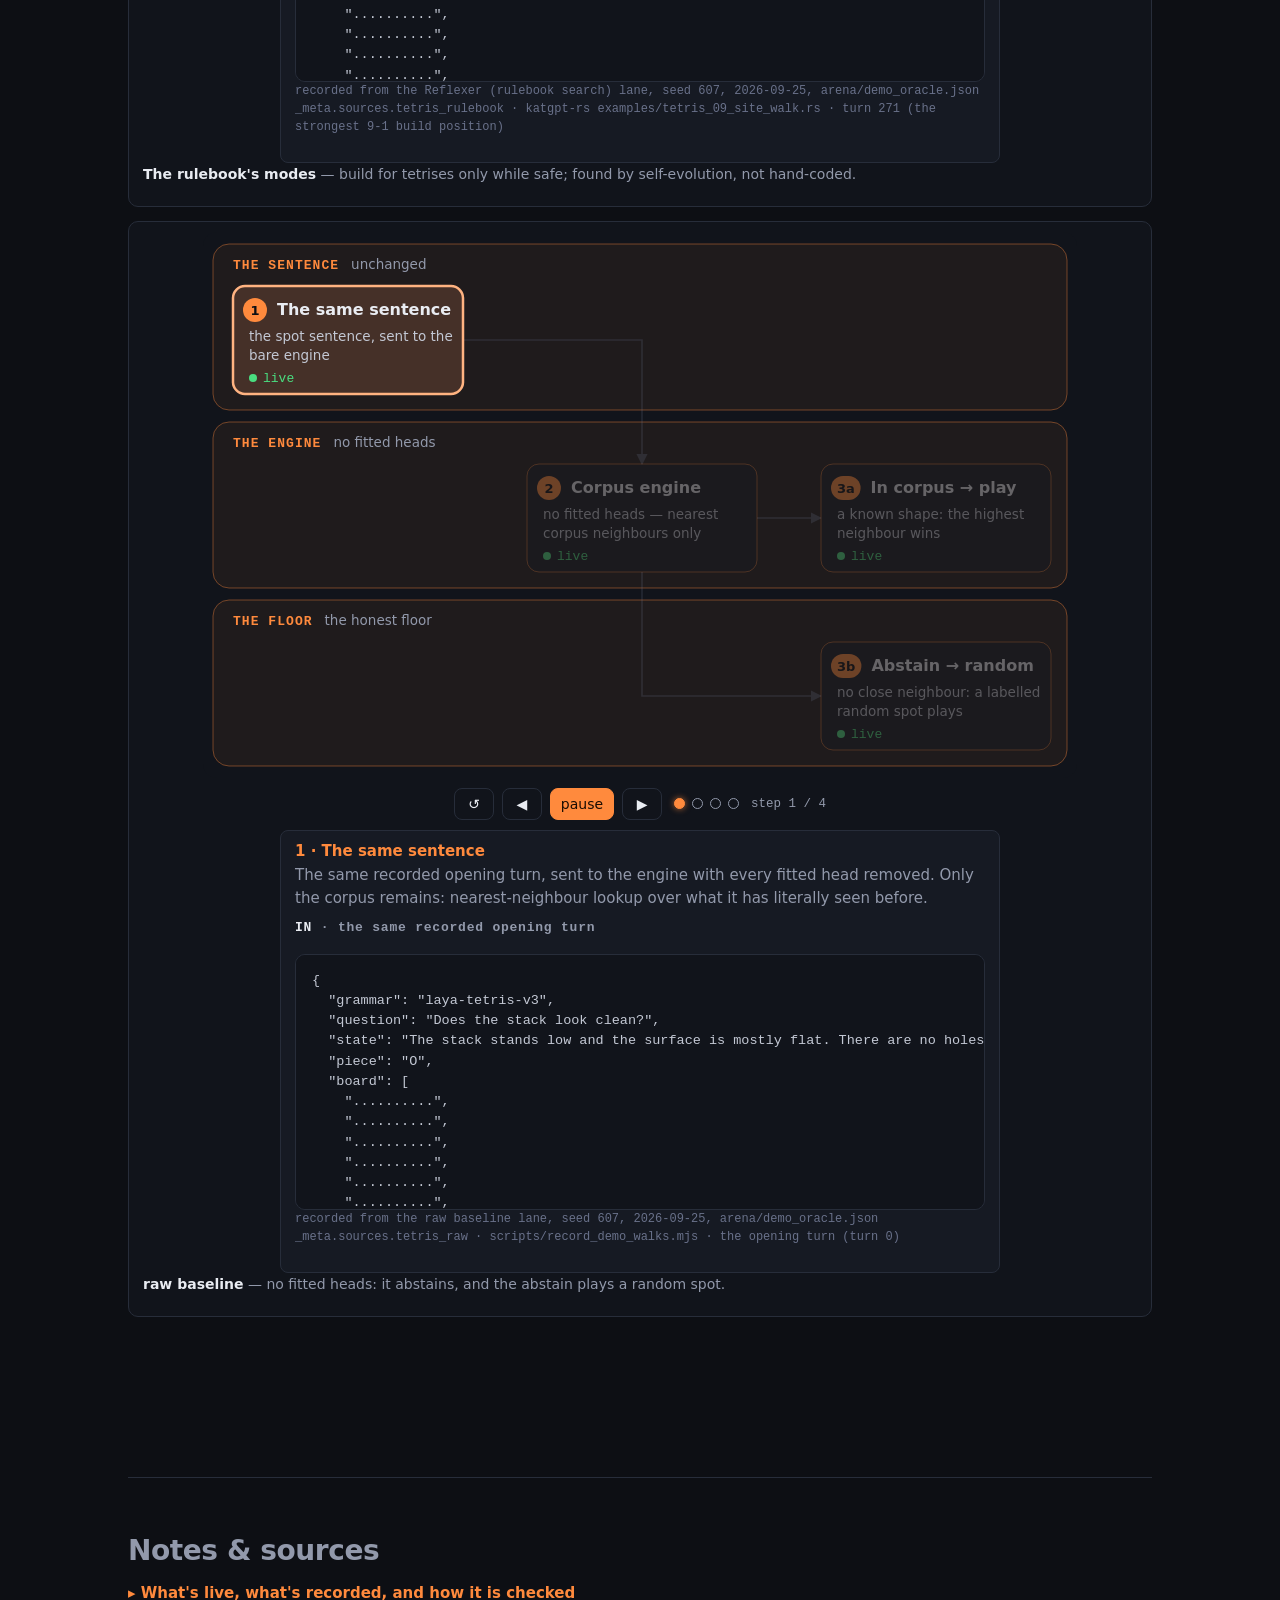
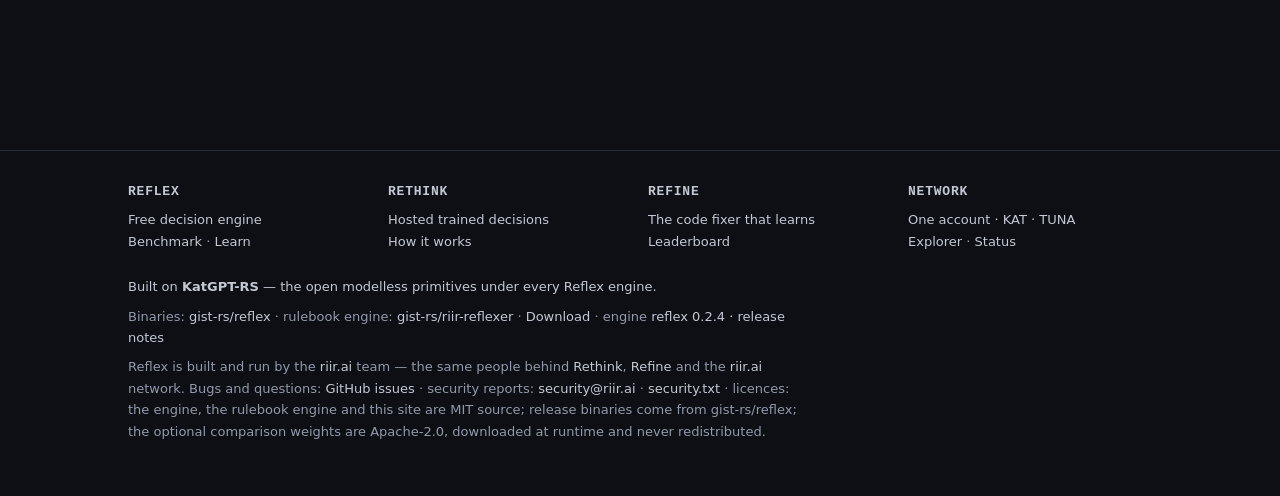
==== commit f9934a24: "feat: the riir.ai family move — every front link now names the riir.ai family (issue 152) - family b" ====
--- a/arena/index.html
+++ b/arena/index.html
@@ -11,11 +11,11 @@
   <link rel="stylesheet" href="/assets/latcap.css">
 </head>
 <body>
-  <nav class="gf-bar" aria-label="gist.rs family"><div class="wrap">
-  <a class="gf-home" href="https://ai.gist.rs/">gist.rs</a>
-  <a class="gf-p gf-reflex"  href="https://reflex.gist.rs/" aria-current="page">Reflex</a>
-  <a class="gf-p gf-rethink" href="https://rethink.gist.rs/">Rethink</a>
-  <a class="gf-p gf-refine"  href="https://refine.gist.rs/">Refine</a>
+  <nav class="gf-bar" aria-label="riir.ai family"><div class="wrap">
+  <a class="gf-home" href="https://riir.ai/">riir.ai</a>
+  <a class="gf-p gf-reflex"  href="https://reflex.riir.ai/" aria-current="page">Reflex</a>
+  <a class="gf-p gf-rethink" href="https://rethink.riir.ai/">Rethink</a>
+  <a class="gf-p gf-refine"  href="https://refine.riir.ai/">Refine</a>
   <span class="gf-tag">one account · private by default</span>
 </div></nav>
 
@@ -68,7 +68,7 @@
         <b>v0.2.3+</b>), then run the command below. <code>RIIR_REFLEX_LAYA=1</code> downloads the Apache-2.0
         weights on first start (<a href="/#sizes">measured size</a>). If the browser asks to reach local devices, allow it — that is
         <code>127.0.0.1</code>.</p>
-        <div class="cmd"><span class="os">run</span><code id="launch-cmd">RIIR_REFLEX_ALLOWED_ORIGIN=https://reflex.gist.rs RIIR_REFLEX_LAYA=1 reflex</code><button data-copy="RIIR_REFLEX_ALLOWED_ORIGIN=https://reflex.gist.rs RIIR_REFLEX_LAYA=1 reflex">copy</button></div>
+        <div class="cmd"><span class="os">run</span><code id="launch-cmd">RIIR_REFLEX_ALLOWED_ORIGIN=https://reflex.riir.ai RIIR_REFLEX_LAYA=1 reflex</code><button data-copy="RIIR_REFLEX_ALLOWED_ORIGIN=https://reflex.riir.ai RIIR_REFLEX_LAYA=1 reflex">copy</button></div>
         </details>
         <p class="hint" id="pna-hint" hidden>Chrome blocked the local call — allow the local-network permission for this site (the icon in the address bar), then refresh.</p>
       </div>
@@ -679,13 +679,13 @@
   <footer class="site gf-foot">
     <div class="wrap">
     <div class="gf-grid">
-      <div><h4>Reflex</h4><a href="https://reflex.gist.rs/">Free decision engine</a><br>
-        <a href="https://reflex.gist.rs/bench/">Benchmark</a> · <a href="https://reflex.gist.rs/resources/">Learn</a></div>
-      <div><h4>Rethink</h4><a href="https://rethink.gist.rs/">Hosted trained decisions</a><br>
-        <a href="https://rethink.gist.rs/#how">How it works</a></div>
-      <div><h4>Refine</h4><a href="https://refine.gist.rs/">The code fixer that learns</a><br>
-        <a href="https://refine.gist.rs/leaderboard">Leaderboard</a></div>
-      <div><h4>Network</h4><a href="https://ai.gist.rs/">One account · KAT · TUNA</a><br>
+      <div><h4>Reflex</h4><a href="https://reflex.riir.ai/">Free decision engine</a><br>
+        <a href="https://reflex.riir.ai/bench/">Benchmark</a> · <a href="https://reflex.riir.ai/resources/">Learn</a></div>
+      <div><h4>Rethink</h4><a href="https://rethink.riir.ai/">Hosted trained decisions</a><br>
+        <a href="https://rethink.riir.ai/#how">How it works</a></div>
+      <div><h4>Refine</h4><a href="https://refine.riir.ai/">The code fixer that learns</a><br>
+        <a href="https://refine.riir.ai/leaderboard">Leaderboard</a></div>
+      <div><h4>Network</h4><a href="https://riir.ai/">One account · KAT · TUNA</a><br>
         <a href="https://devnet.gist.rs/explorer?format=html">Explorer</a> · <a href="https://devnet.gist.rs/status?format=html">Status</a></div>
     </div>
       <div class="gf-legal">
@@ -695,10 +695,10 @@
         <a href="https://github.com/gist-rs/reflex/releases">Download</a> ·
       <!-- wire:version --><span data-wire-version>engine <a href="https://github.com/gist-rs/reflex/releases/tag/v0.2.4">reflex 0.2.4 · release notes</a></span><!-- /wire:version --></div>
       <div class="fine about">
-      Reflex is built and run by the <a href="https://github.com/gist-rs">gist.rs</a> team — the same people behind
-      <a href="https://rethink.gist.rs/">Rethink</a>, <a href="https://refine.gist.rs/">Refine</a> and the <a href="https://ai.gist.rs/">ai.gist.rs</a> network.
+      Reflex is built and run by the <a href="https://github.com/gist-rs">riir.ai</a> team — the same people behind
+      <a href="https://rethink.riir.ai/">Rethink</a>, <a href="https://refine.riir.ai/">Refine</a> and the <a href="https://riir.ai/">riir.ai</a> network.
       Bugs and questions: <a href="https://github.com/gist-rs/riir-reflex/issues">GitHub issues</a> ·
-      security reports: <a href="mailto:security@gist.rs">security@gist.rs</a> · <a href="/.well-known/security.txt">security.txt</a> ·
+      security reports: <a href="mailto:security@riir.ai">security@riir.ai</a> · <a href="/.well-known/security.txt">security.txt</a> ·
       licences: the engine, the rulebook engine and this site are MIT source; release binaries come from gist-rs/reflex;
       the optional comparison weights are Apache-2.0, downloaded at runtime and never redistributed.
       </div>
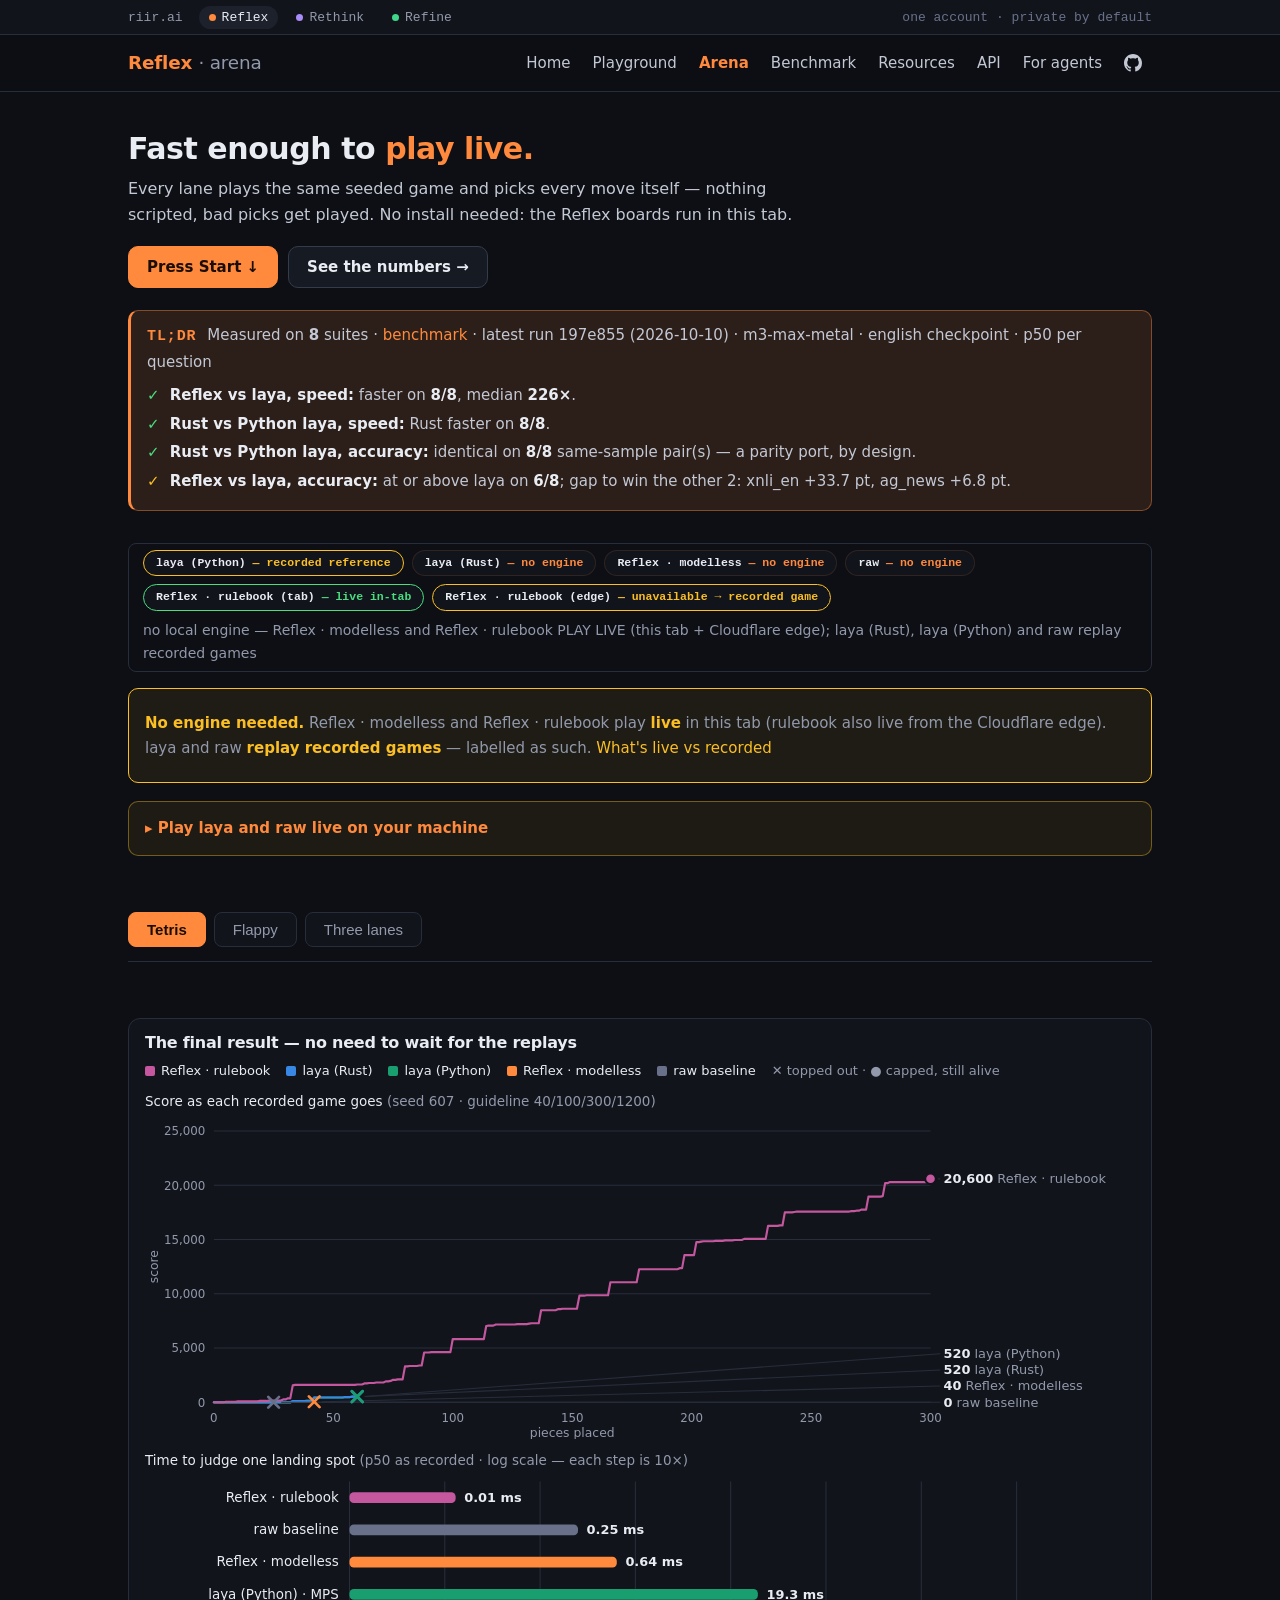
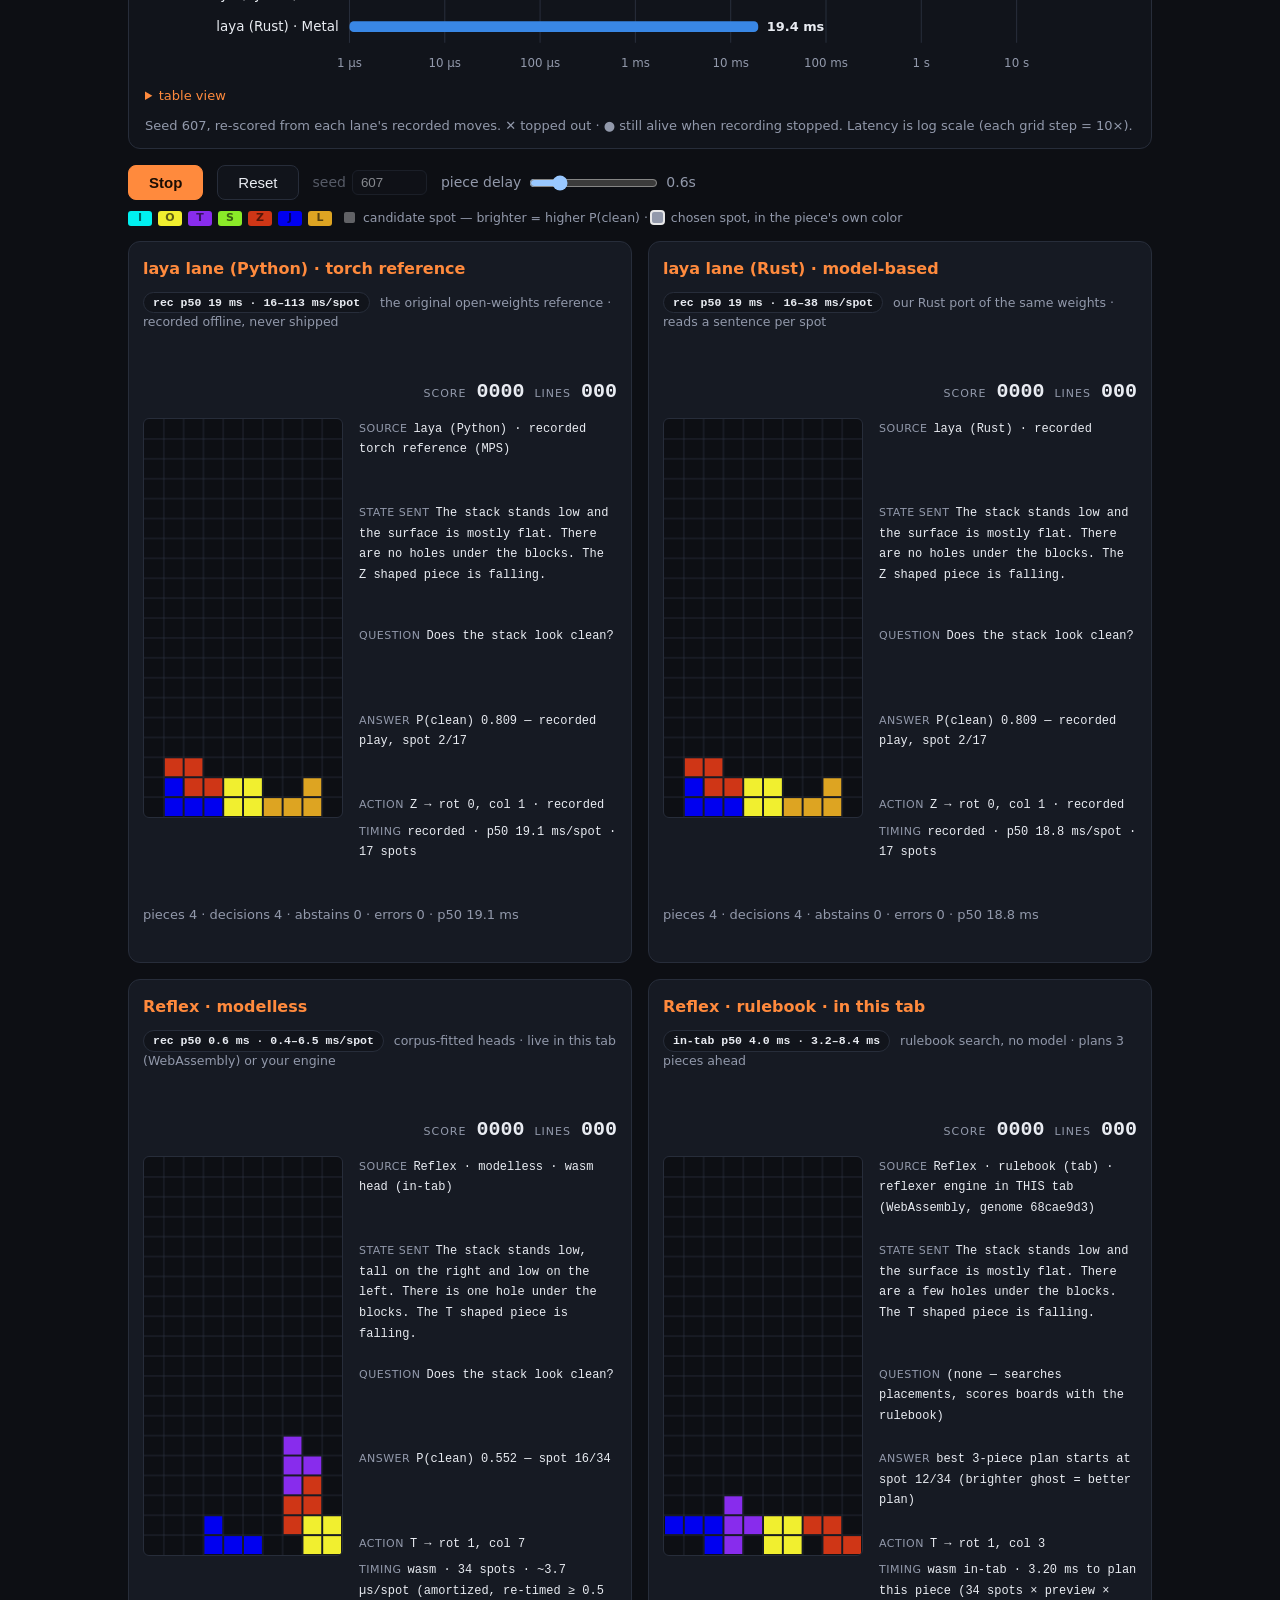
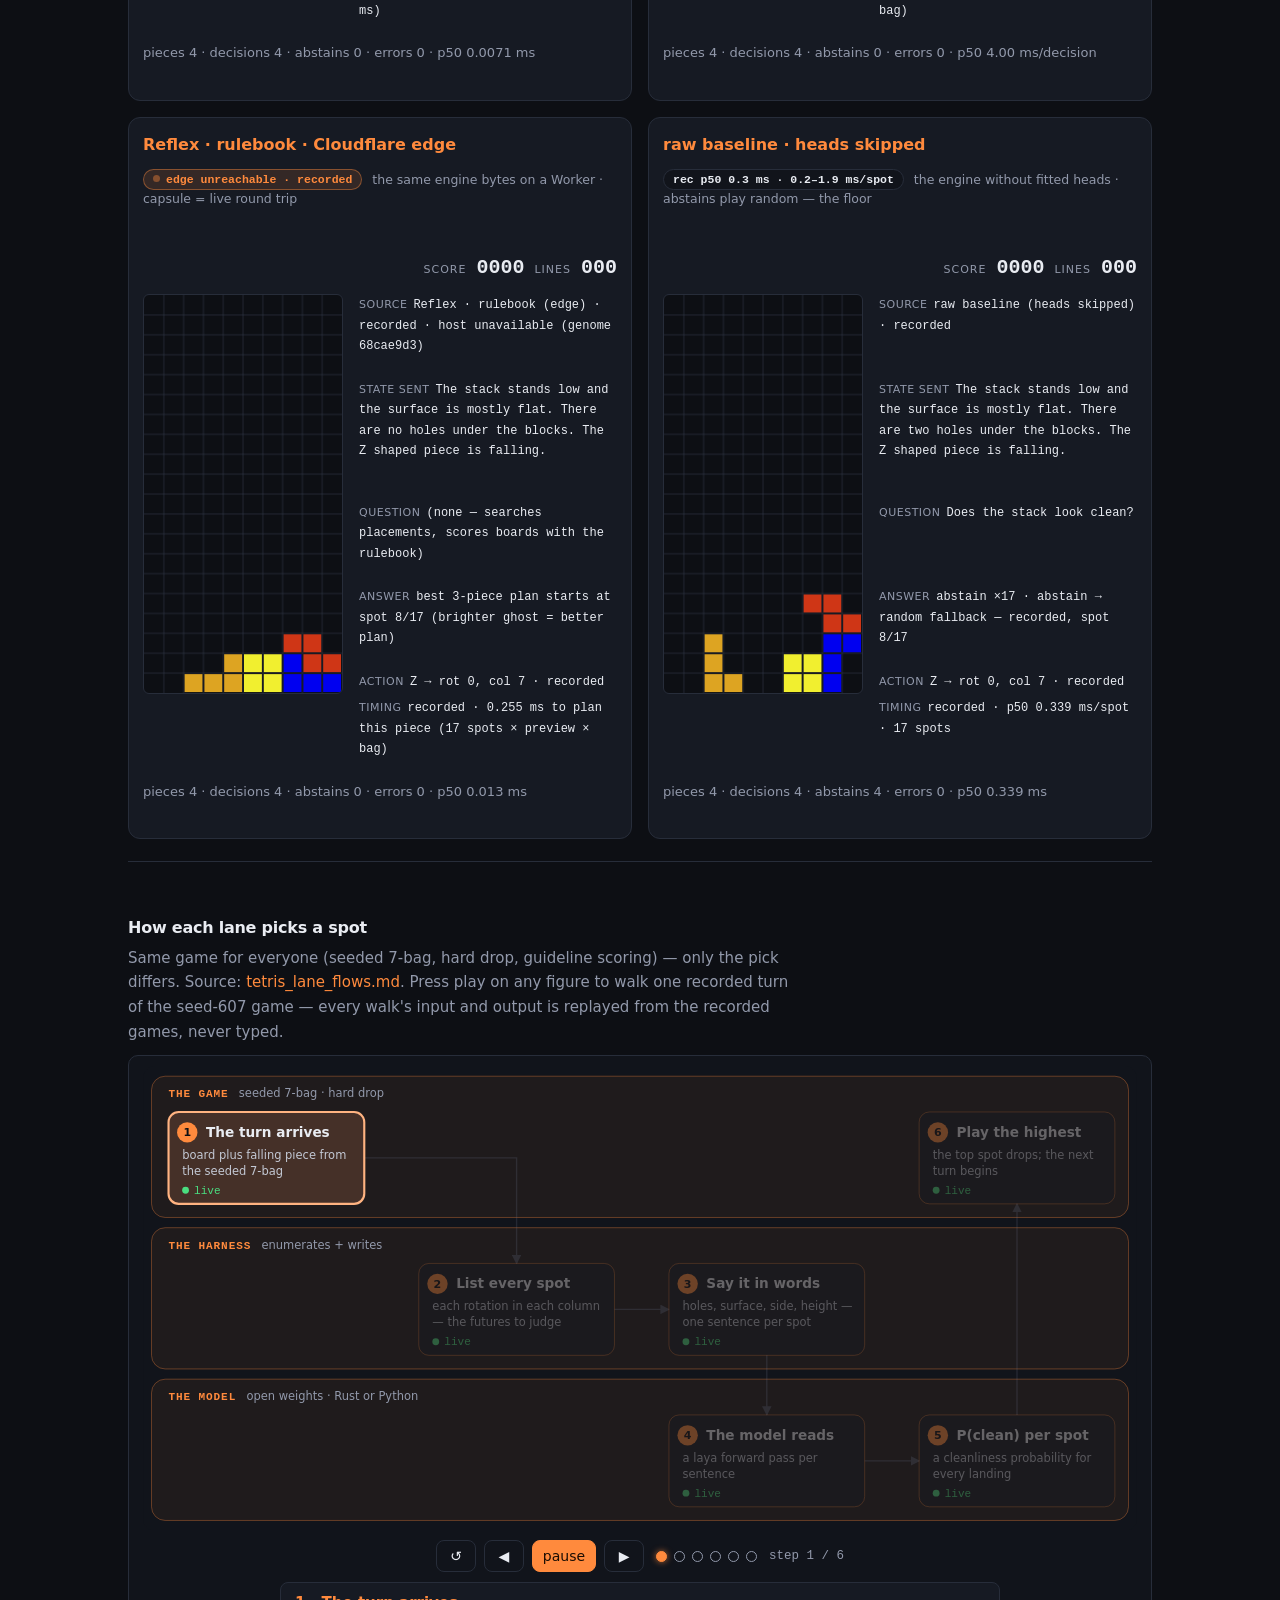
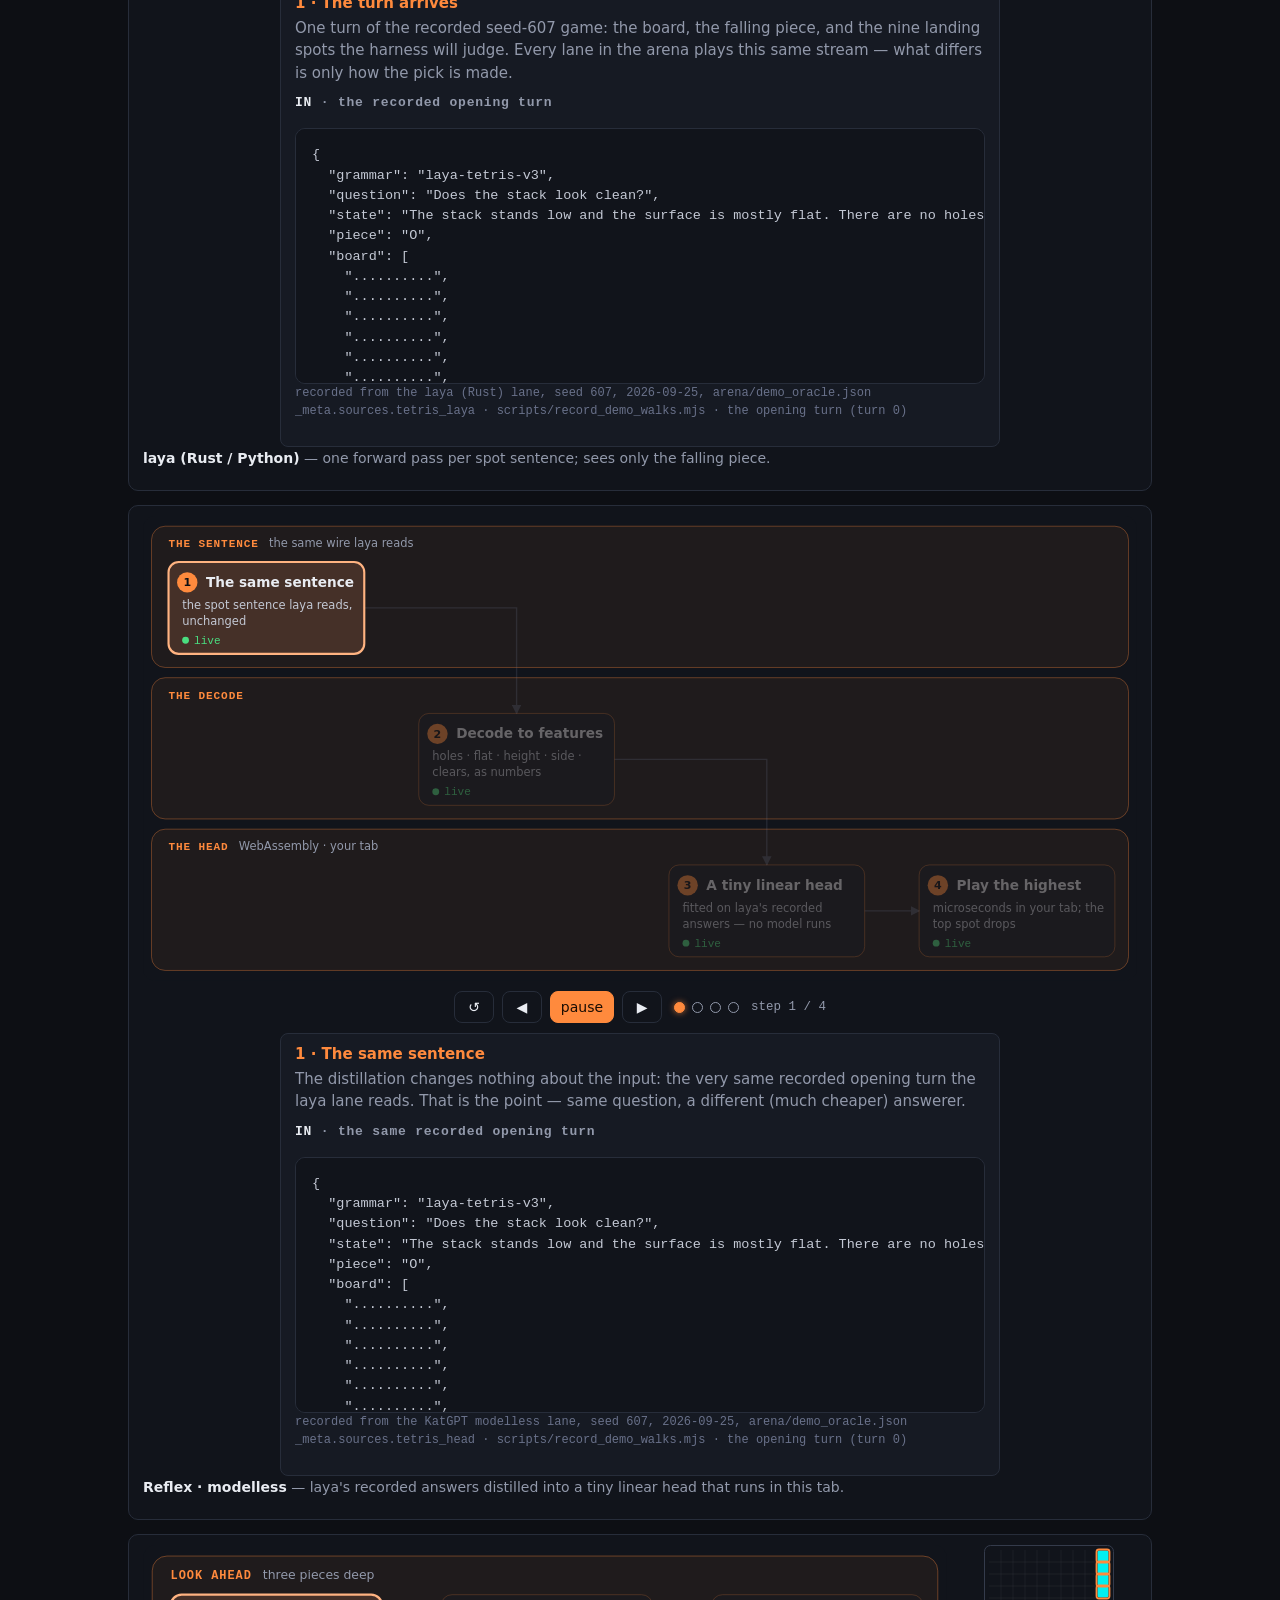
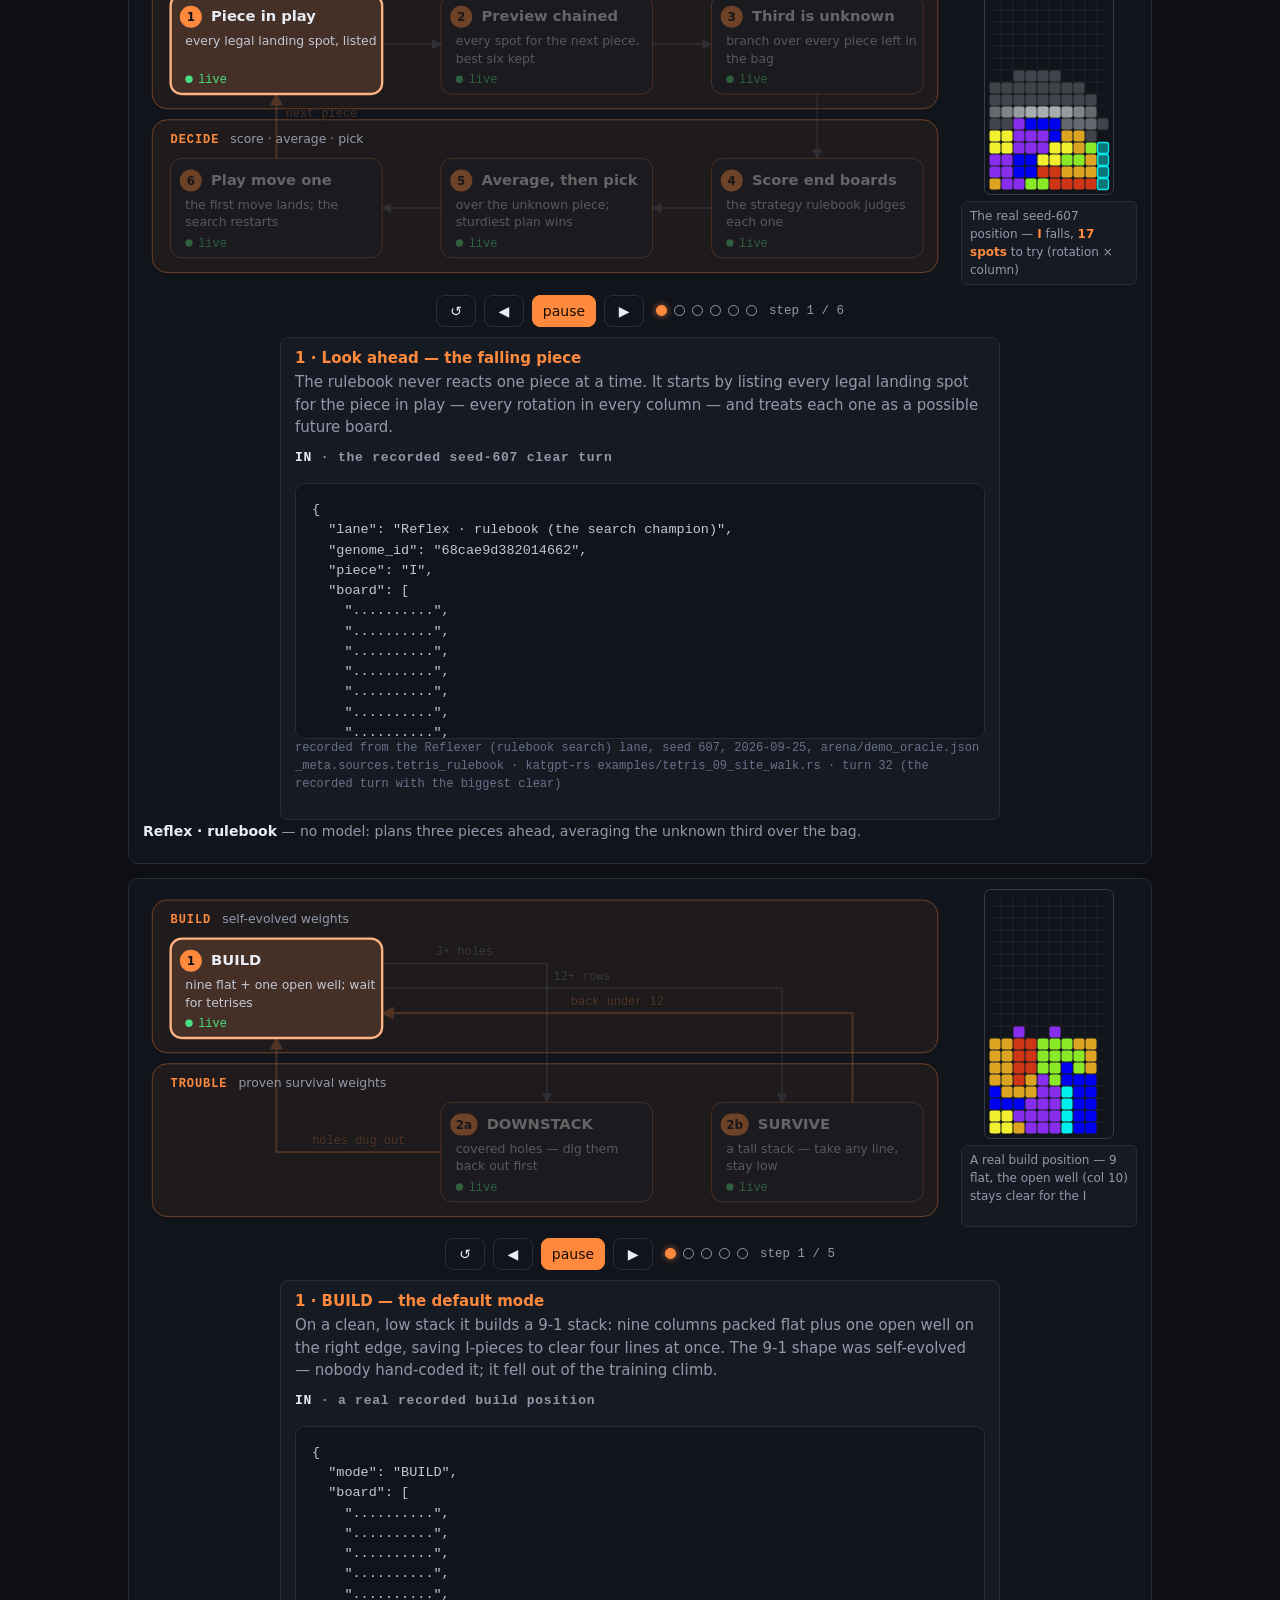
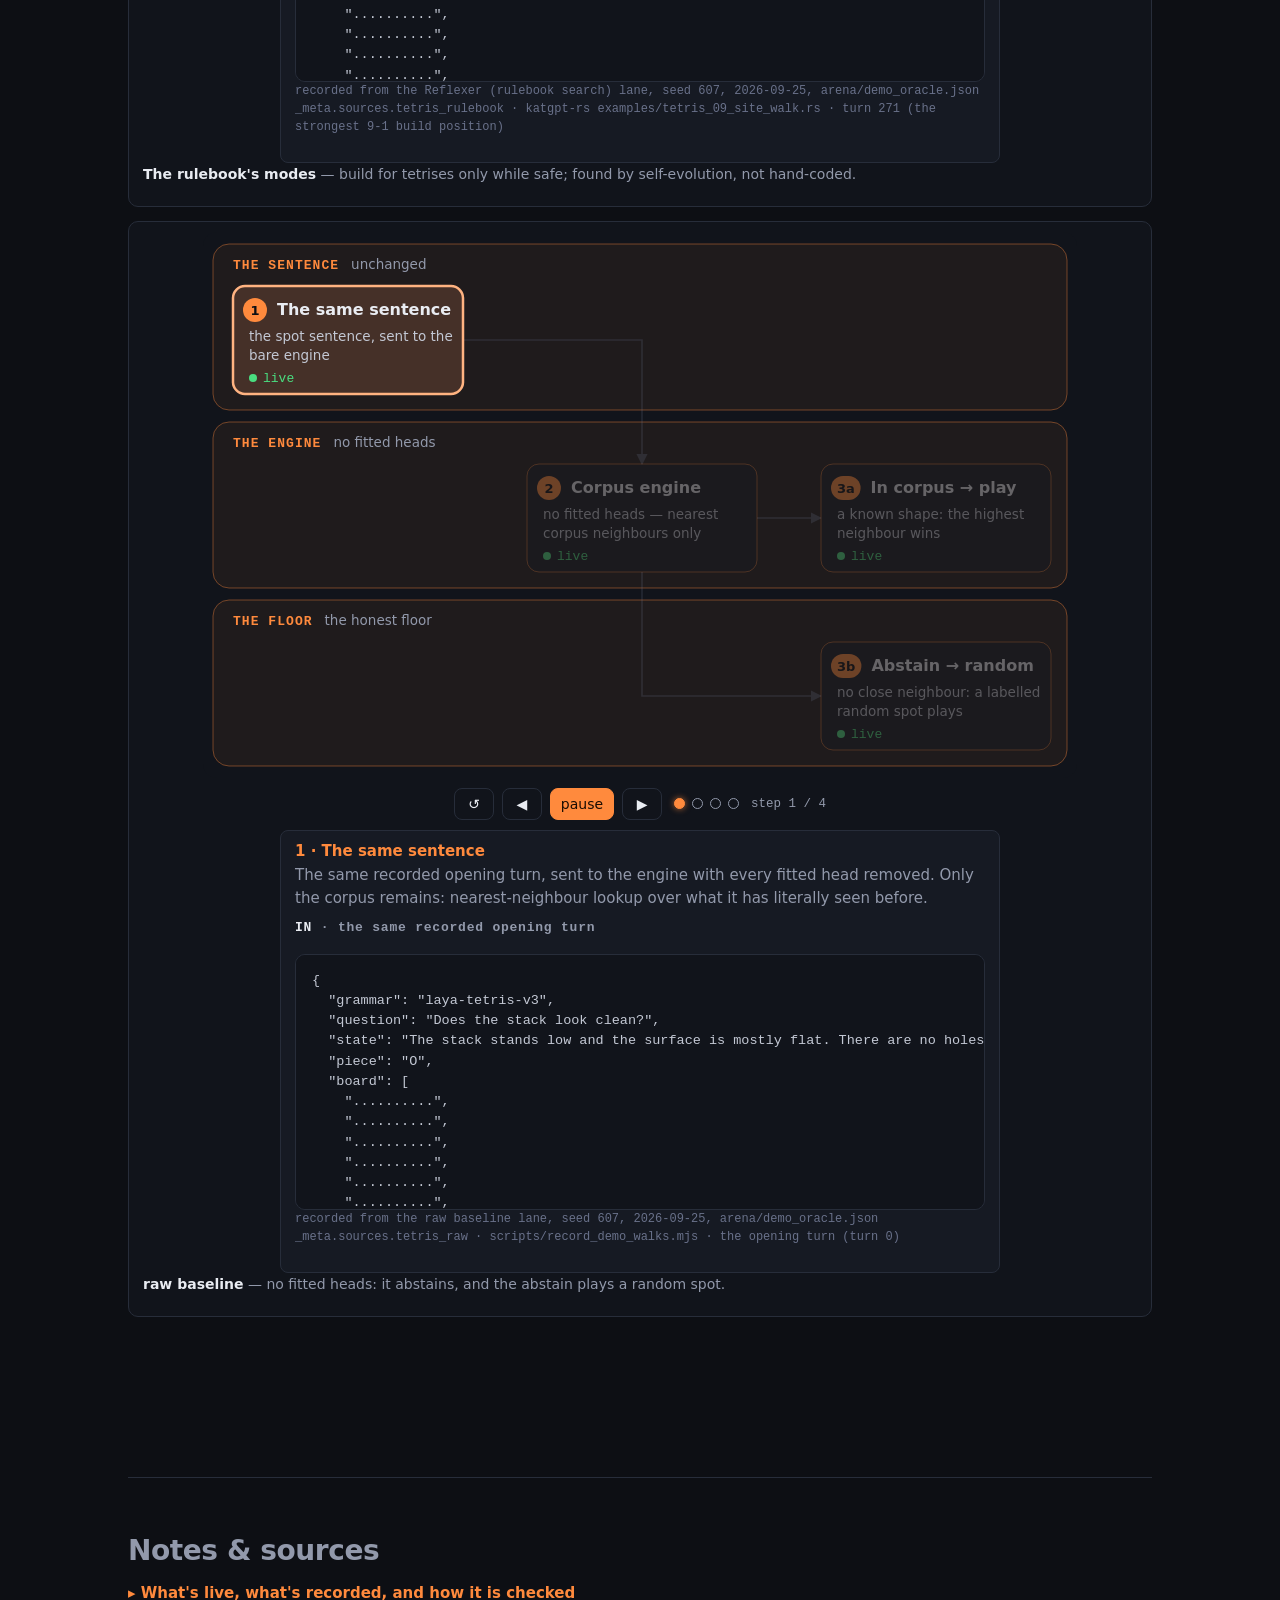
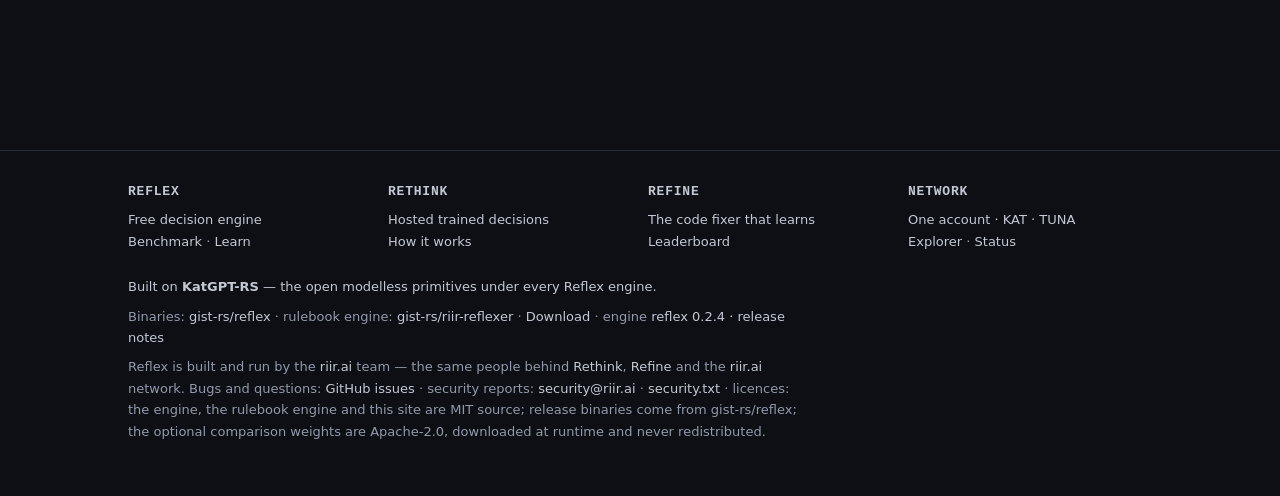
==== commit ea319911: "fix(footer): family footer Network links point at riir.ai mainnet, not devnet Owner call 2026-10-30:" ====
--- a/arena/index.html
+++ b/arena/index.html
@@ -686,7 +686,7 @@
       <div><h4>Refine</h4><a href="https://refine.riir.ai/">The code fixer that learns</a><br>
         <a href="https://refine.riir.ai/leaderboard">Leaderboard</a></div>
       <div><h4>Network</h4><a href="https://riir.ai/">One account · KAT · TUNA</a><br>
-        <a href="https://devnet.gist.rs/explorer?format=html">Explorer</a> · <a href="https://devnet.gist.rs/status?format=html">Status</a></div>
+        <a href="https://riir.ai/explorer?format=html">Explorer</a> · <a href="https://riir.ai/status?format=html">Status</a></div>
     </div>
       <div class="gf-legal">
         <div class="credit">Built on <a href="https://github.com/katopz/katgpt-rs">KatGPT-RS</a> — the open modelless primitives under every Reflex engine.</div>
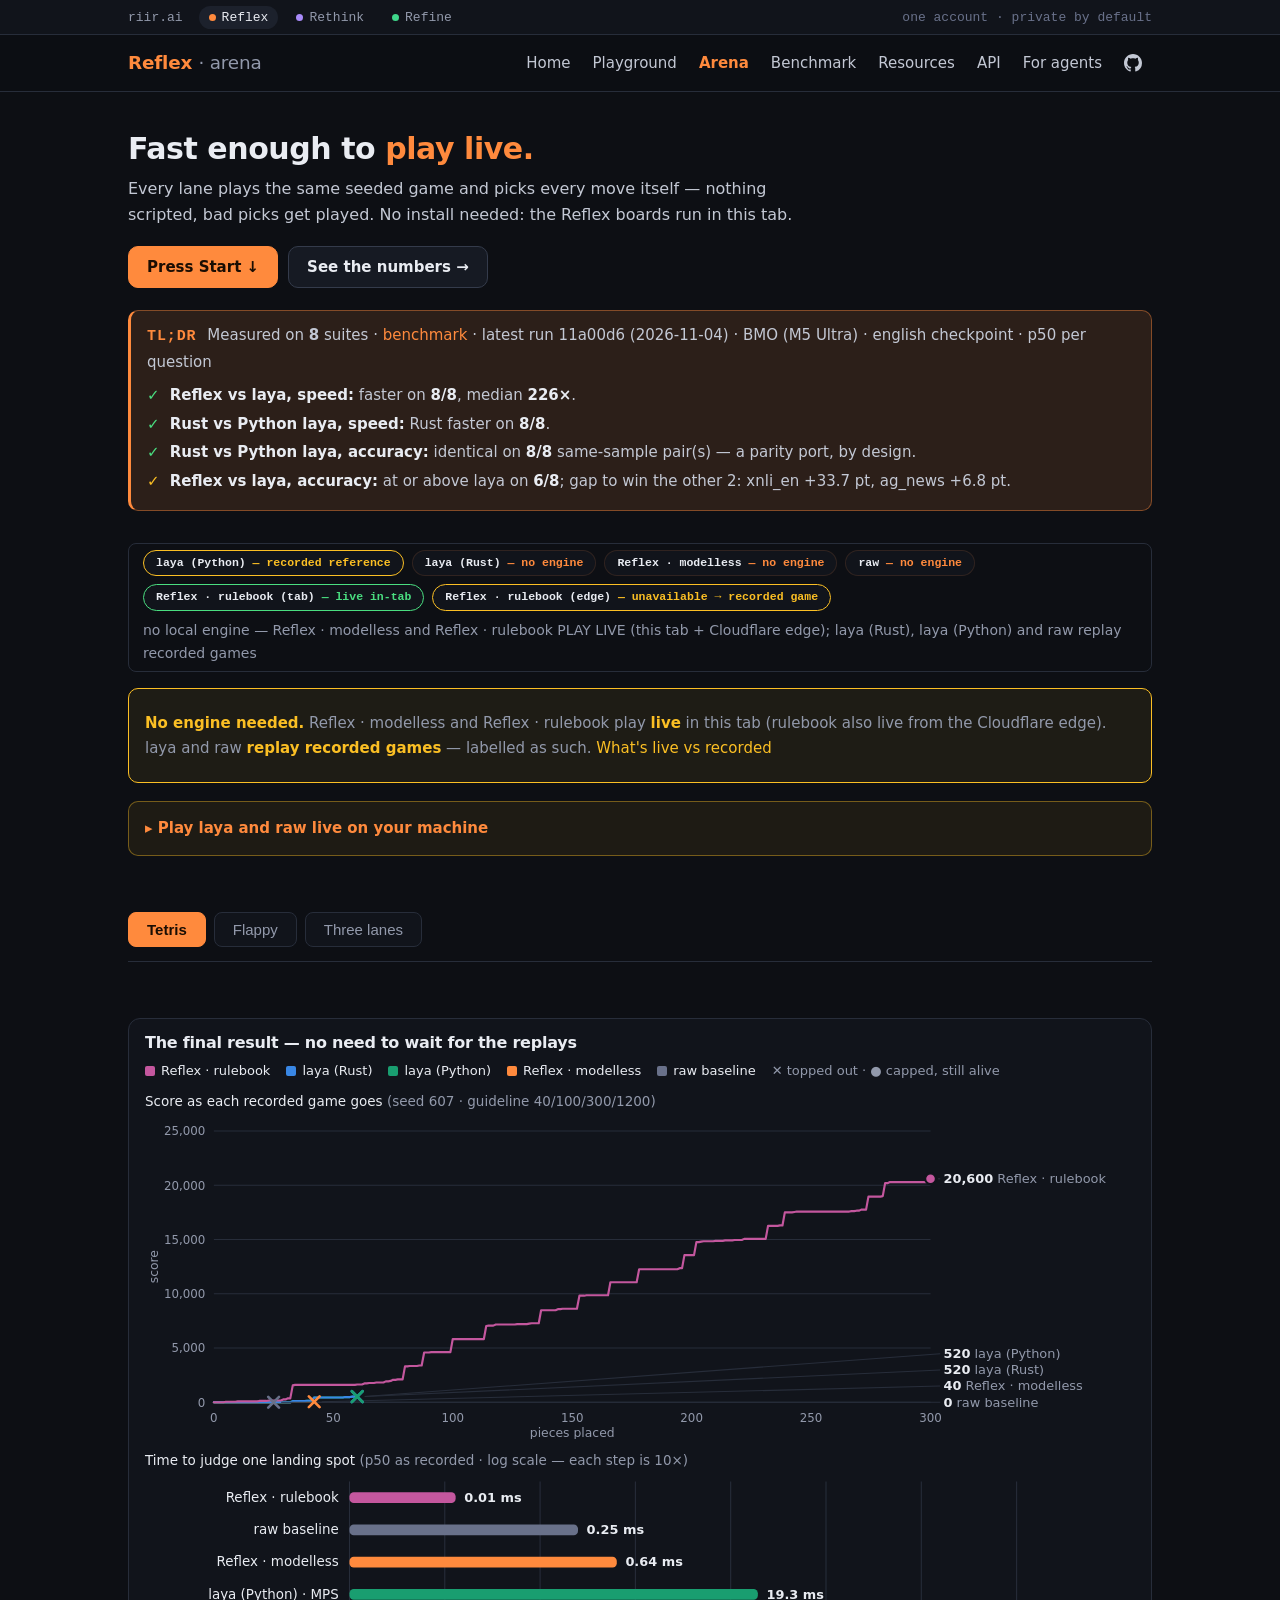
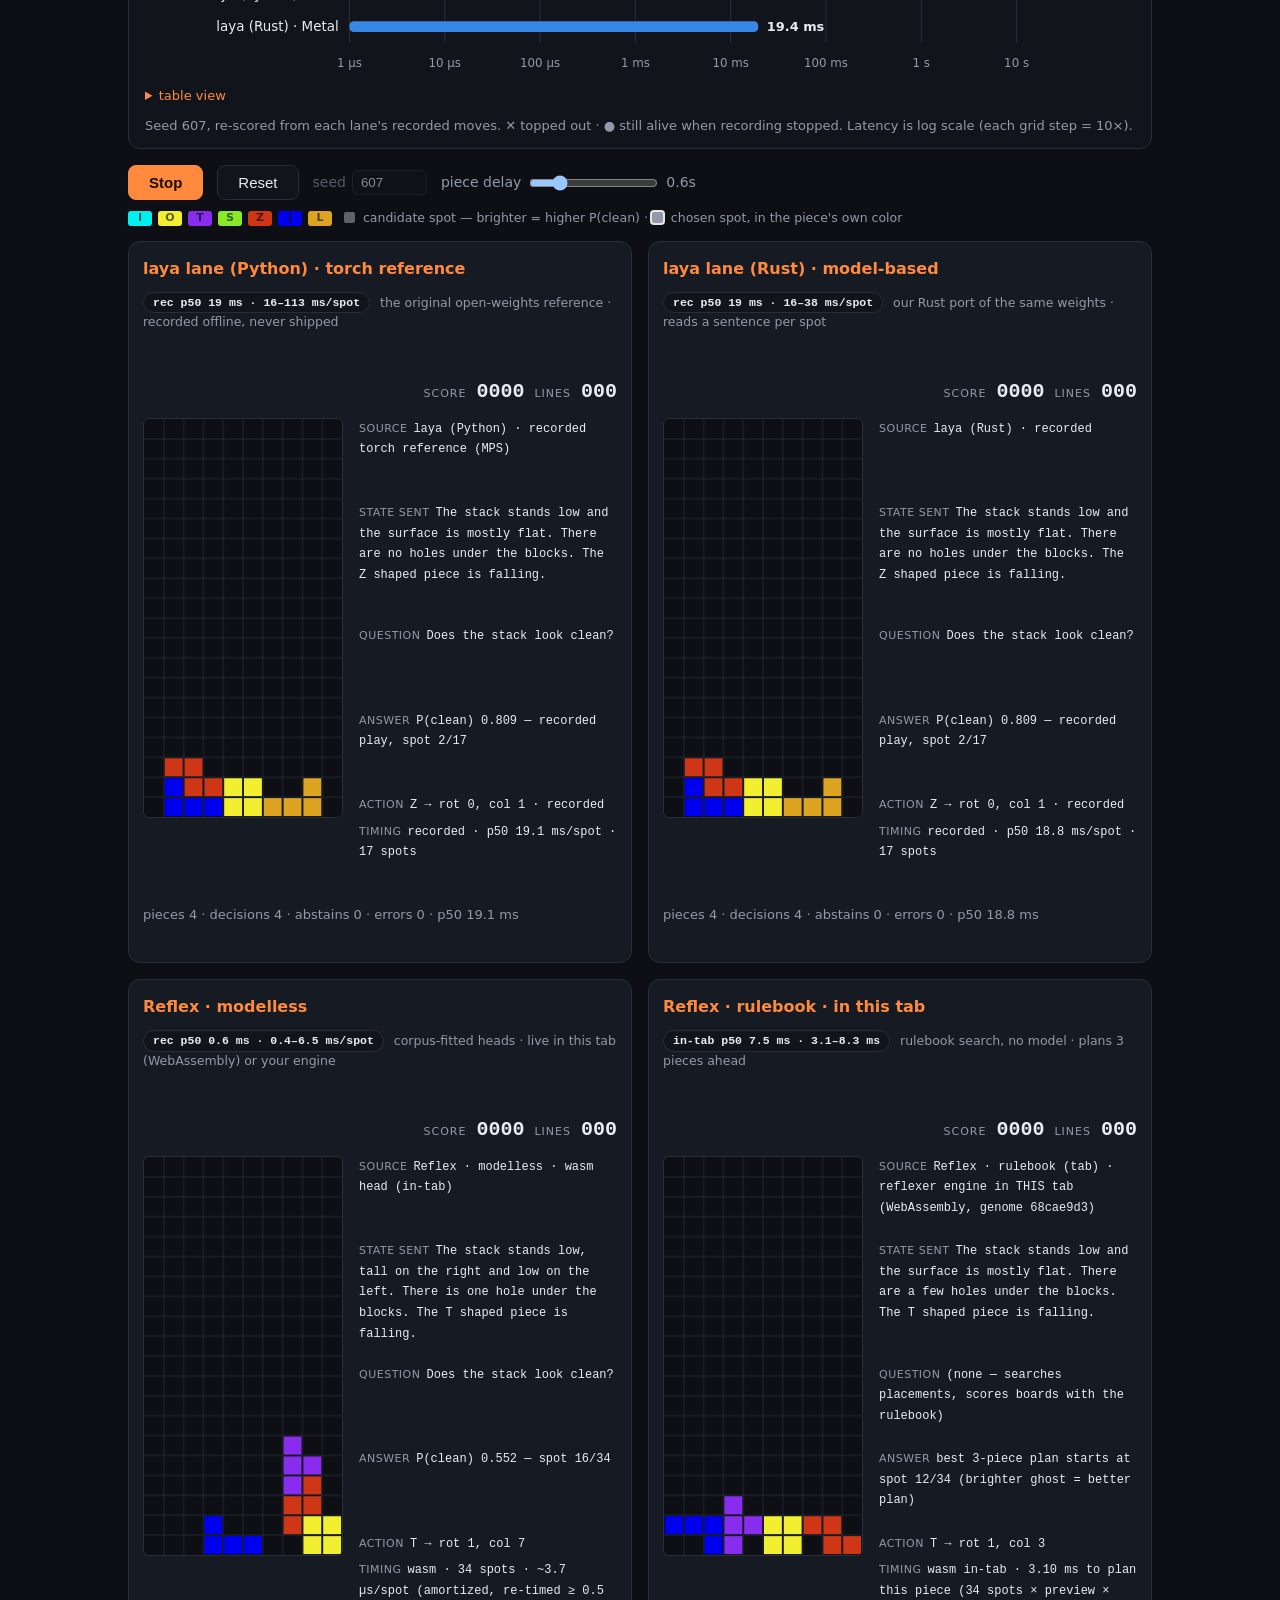
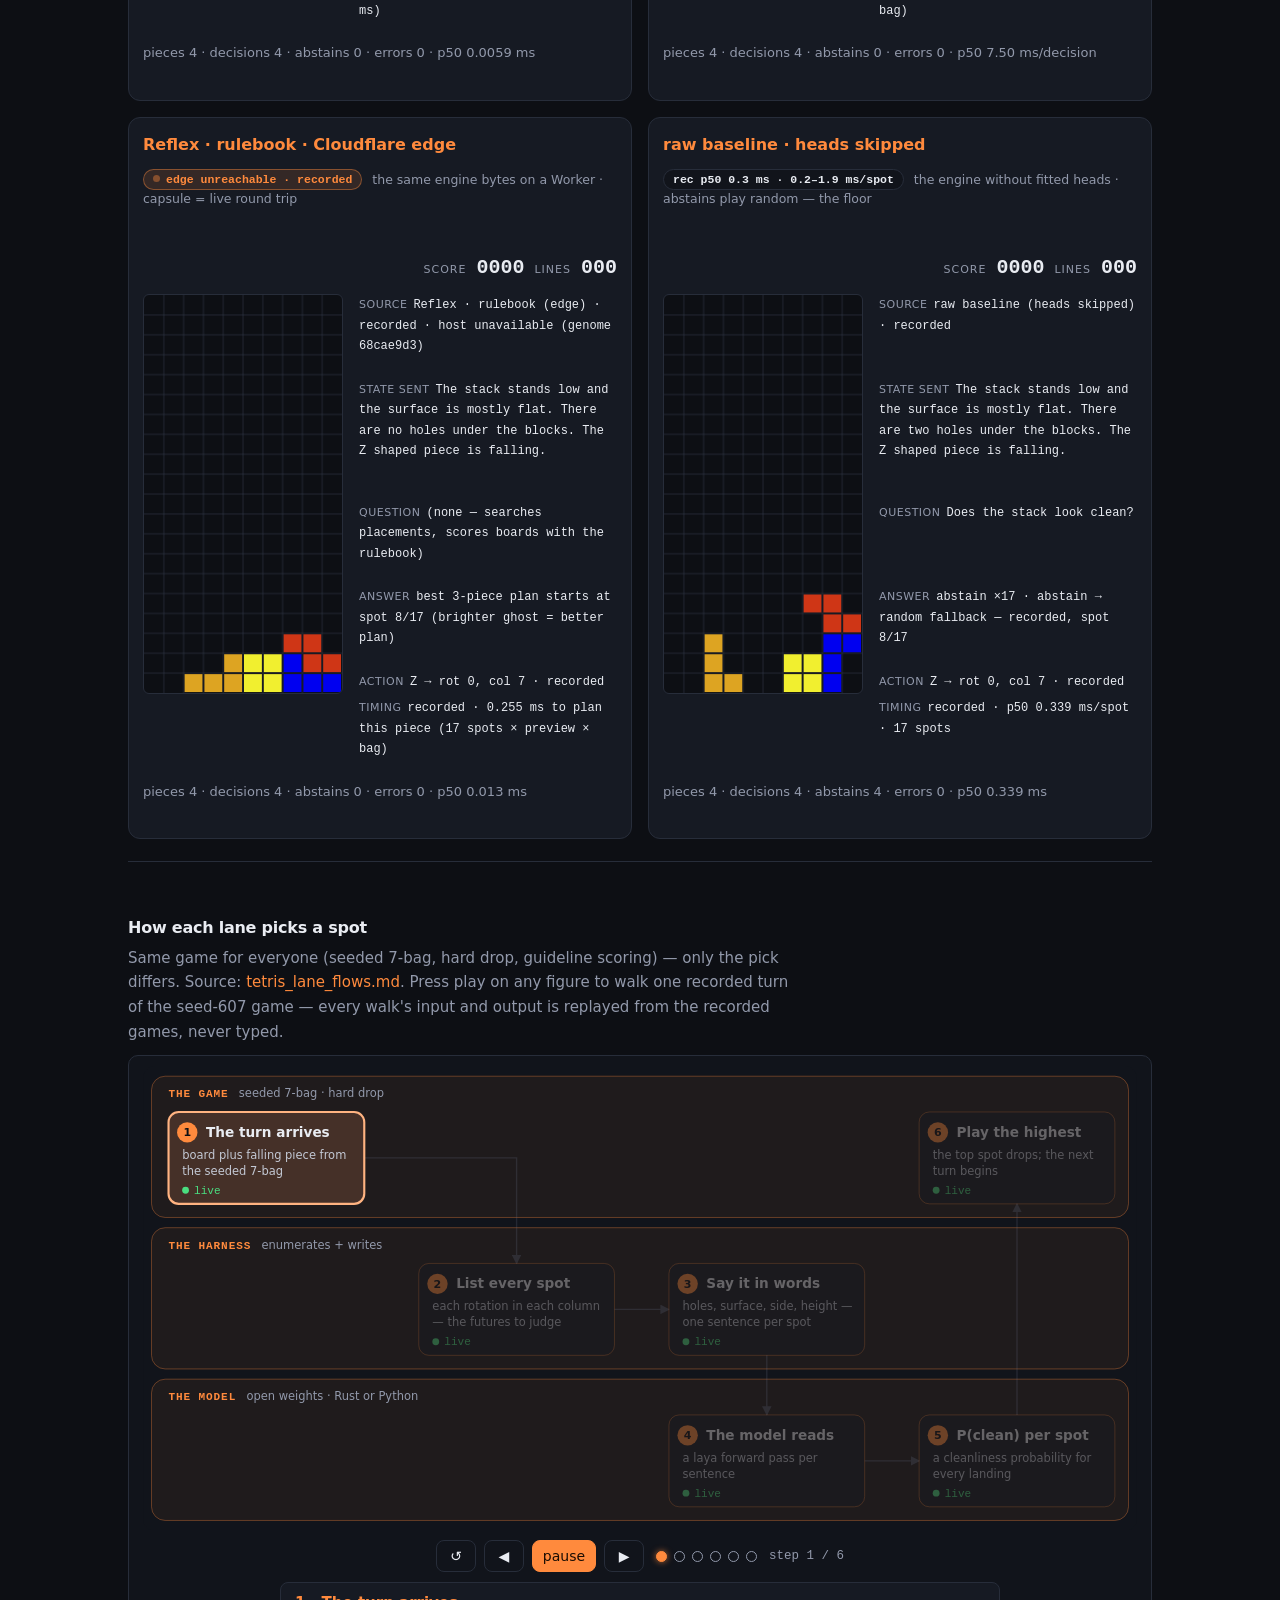
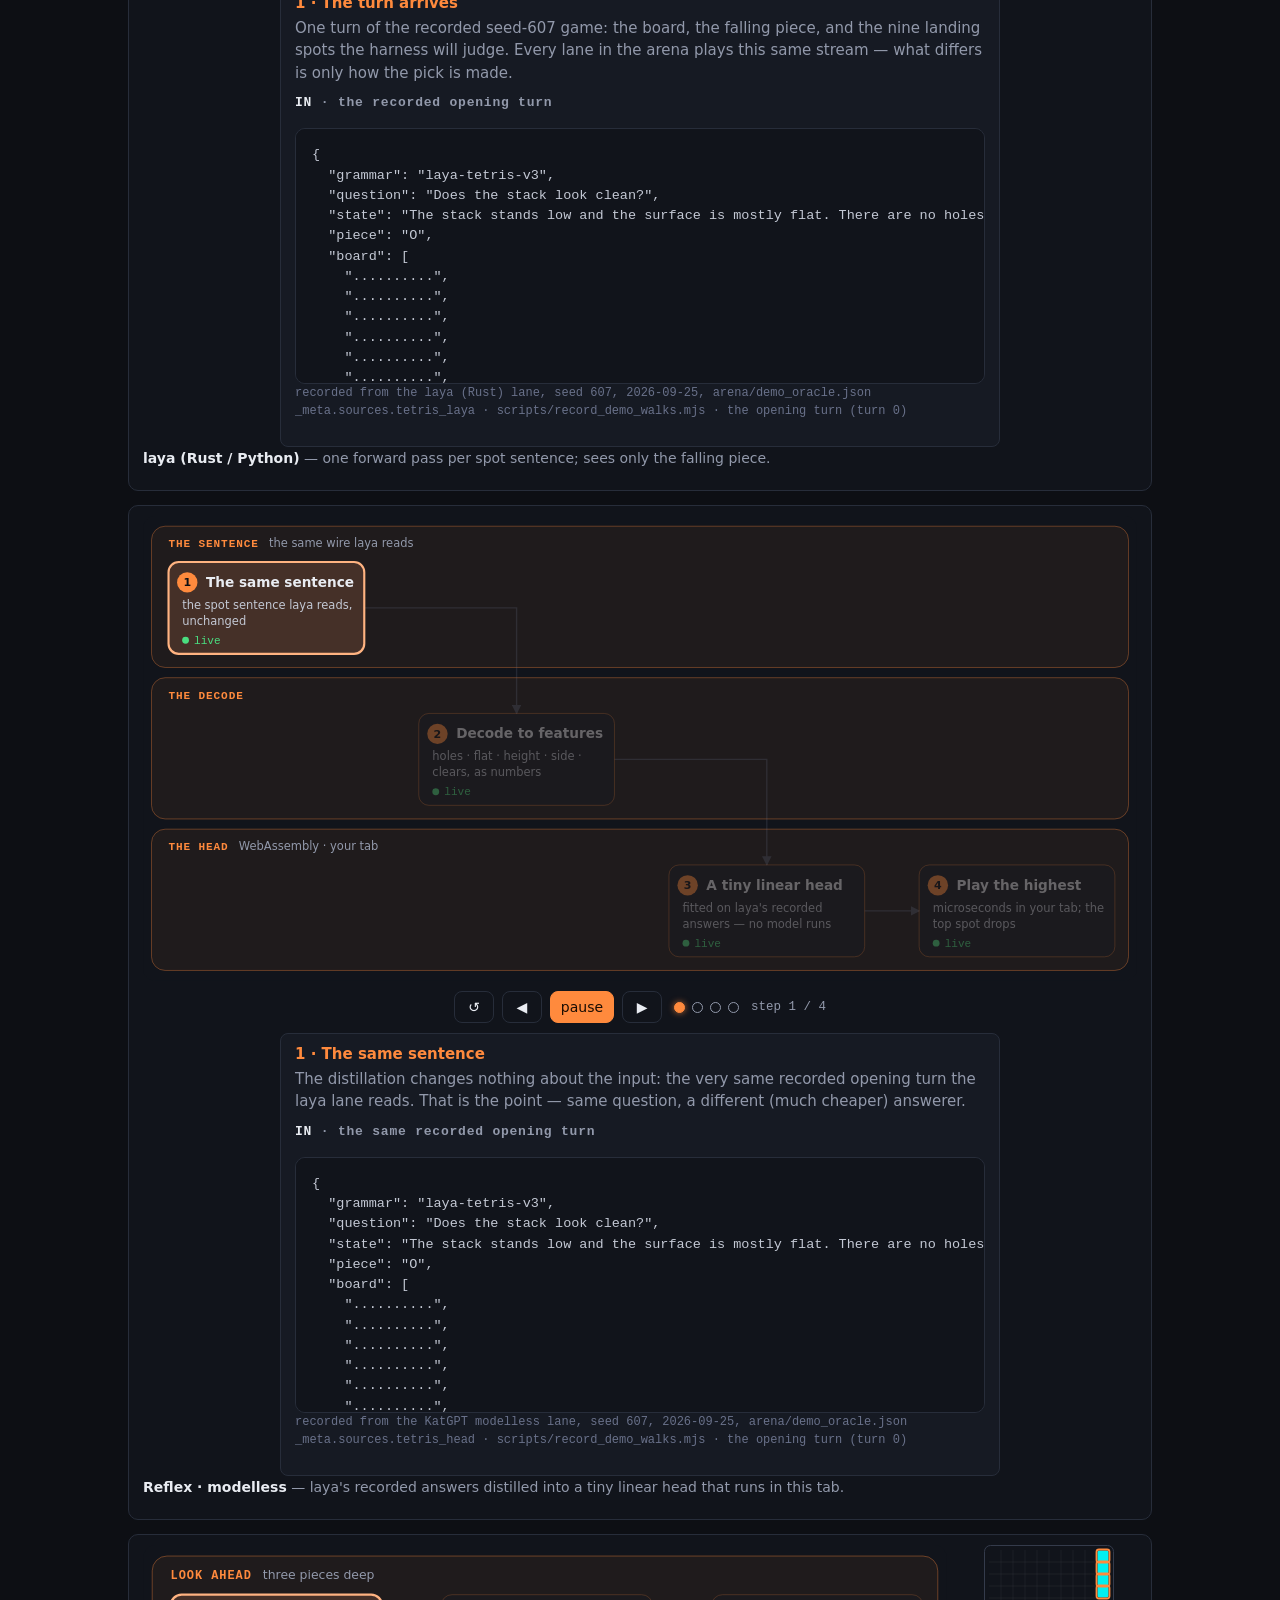
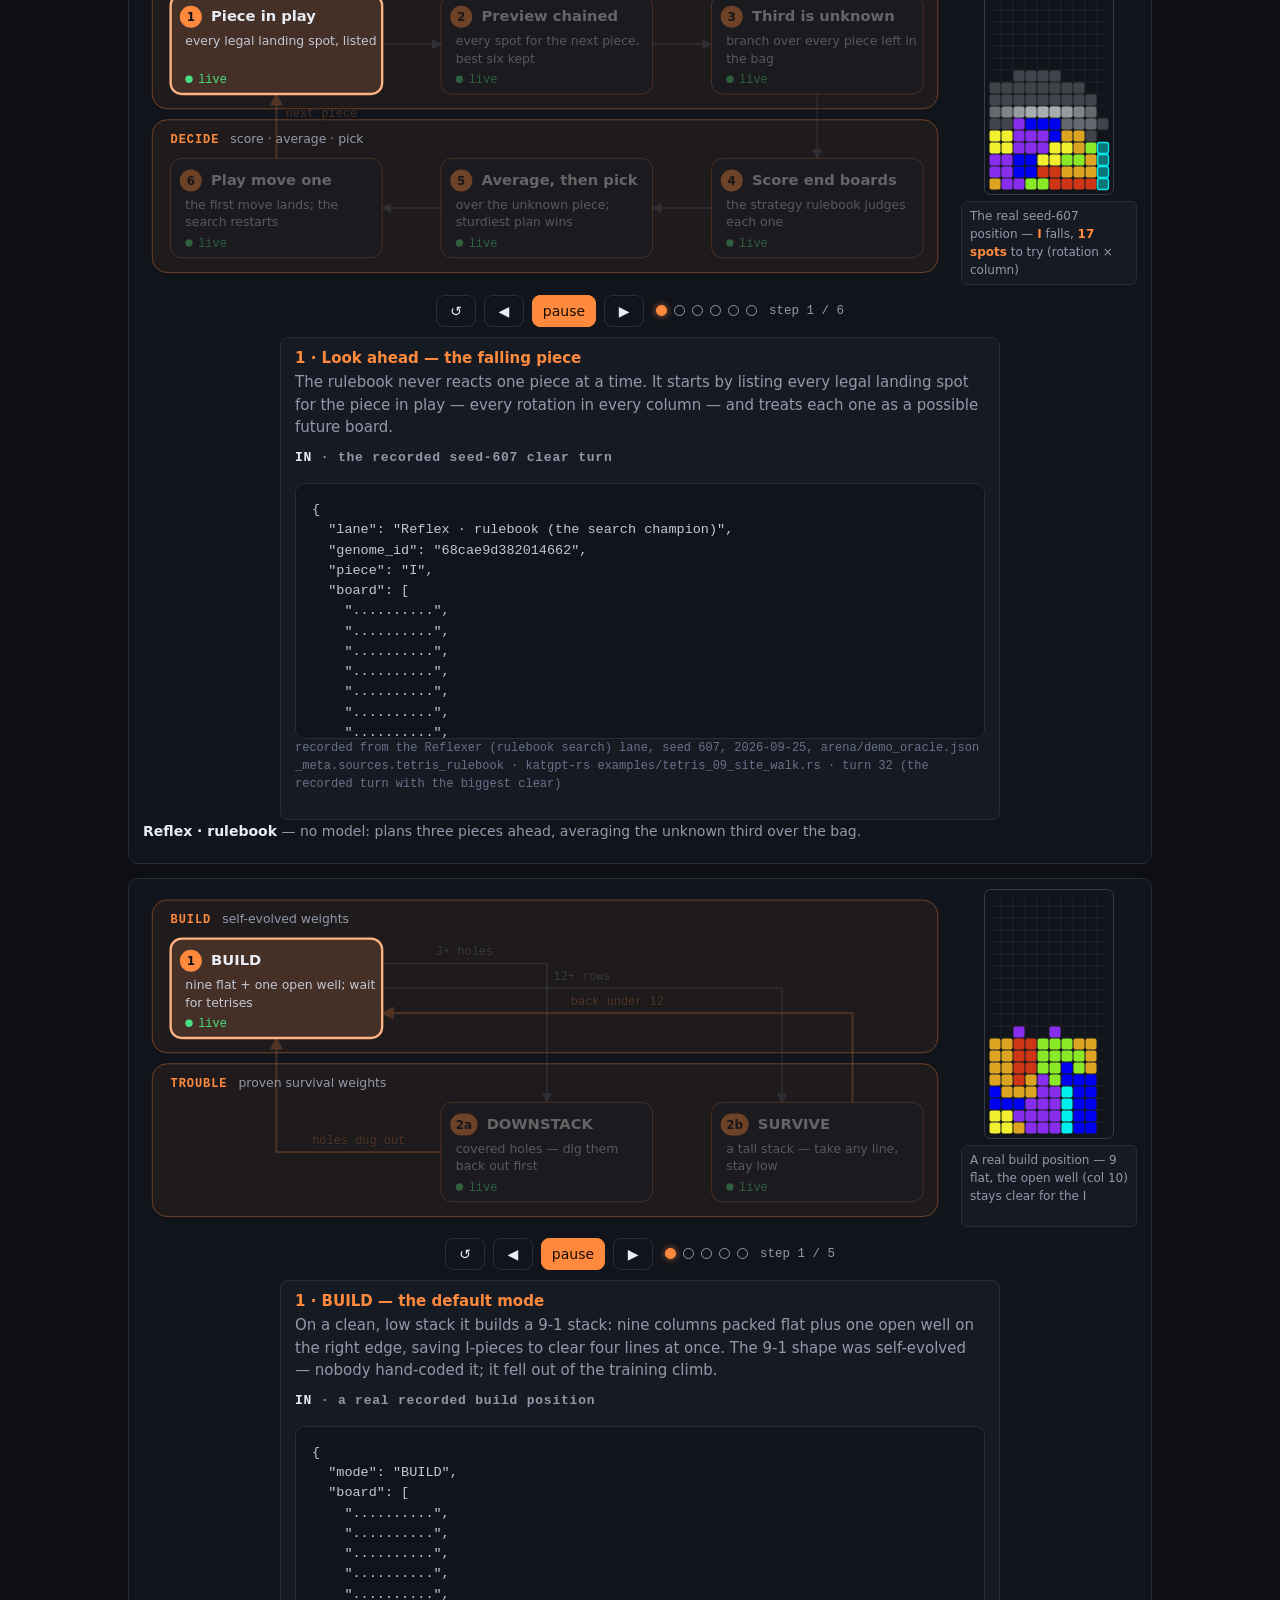
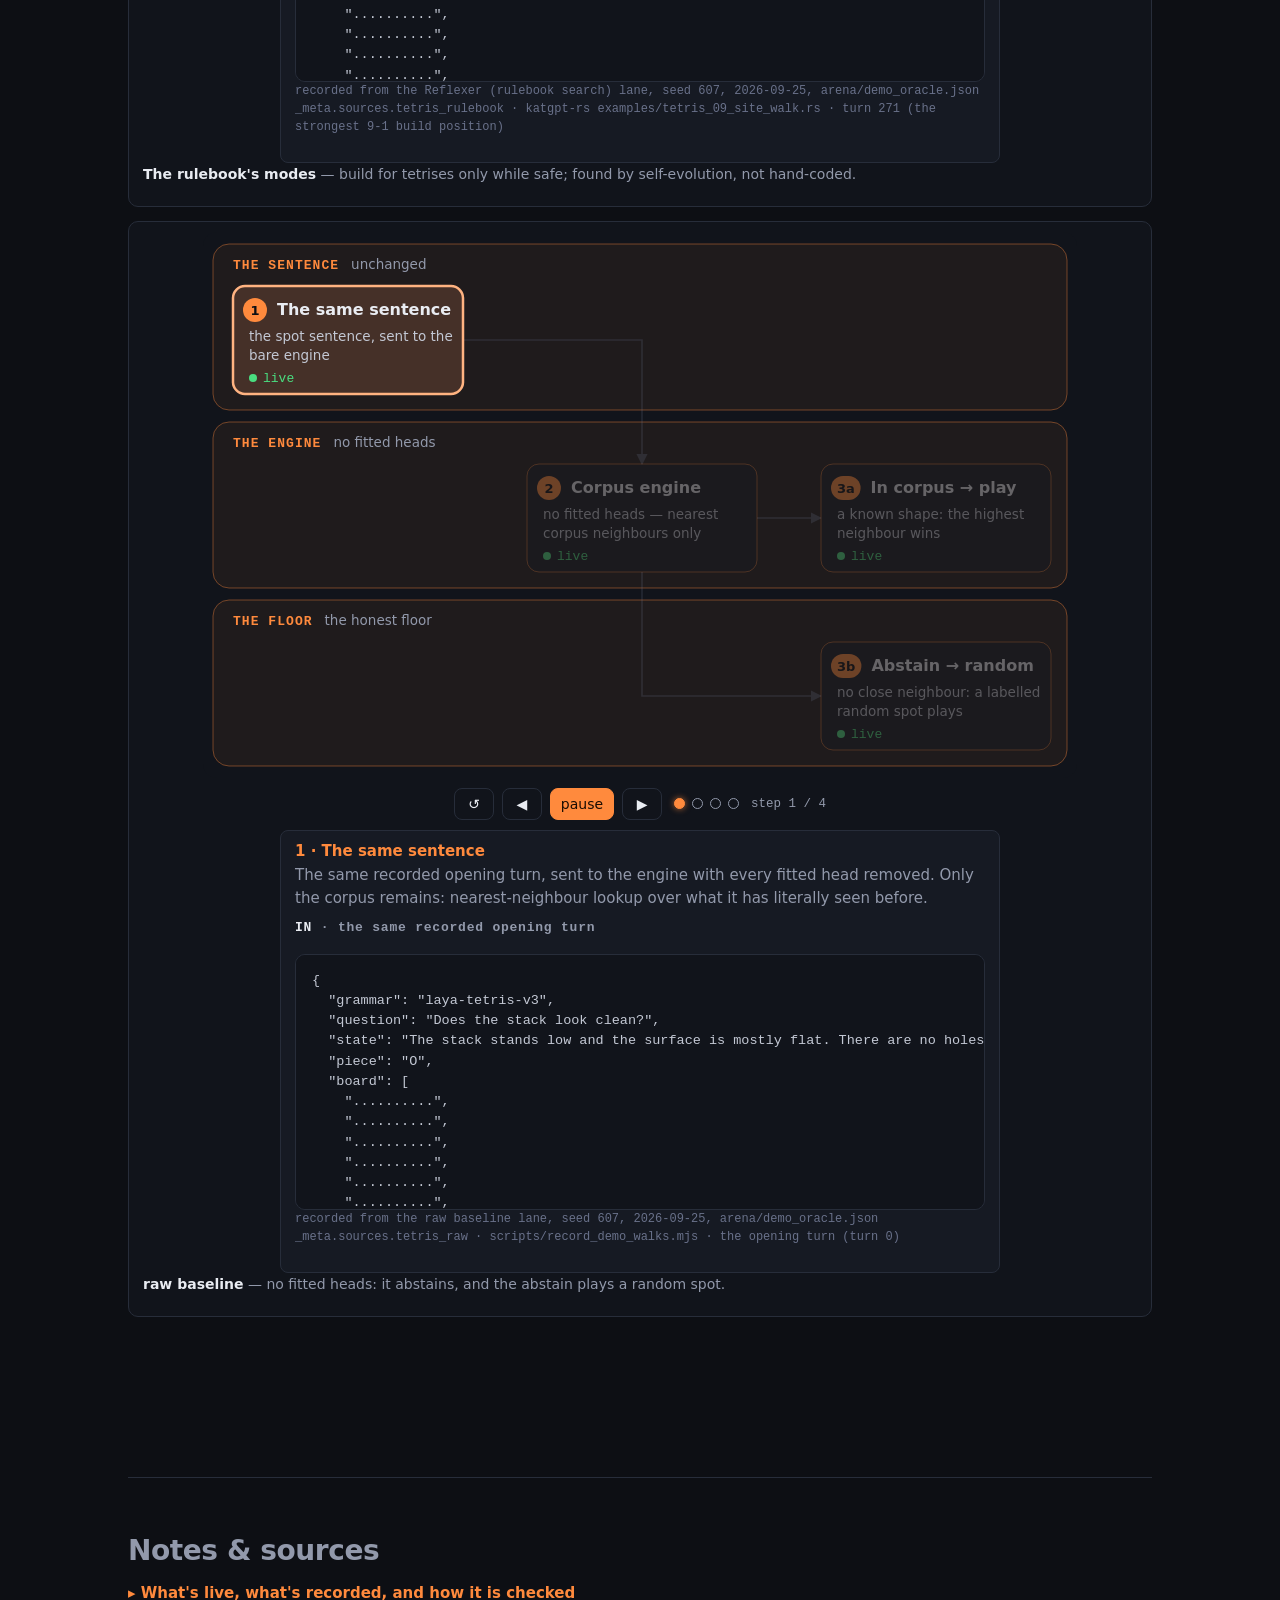
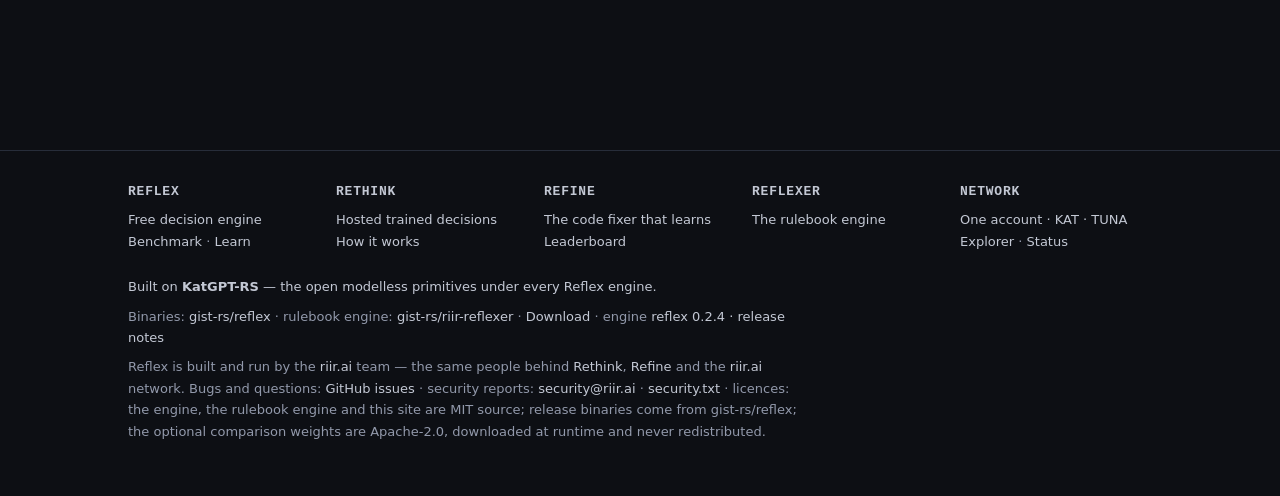
==== commit 21cd924a: "fix(family): the family footer links Reflexer on every page (+ file the gate's bench residuals) publ" ====
--- a/arena/index.html
+++ b/arena/index.html
@@ -685,6 +685,7 @@
         <a href="https://rethink.riir.ai/#how">How it works</a></div>
       <div><h4>Refine</h4><a href="https://refine.riir.ai/">The code fixer that learns</a><br>
         <a href="https://refine.riir.ai/leaderboard">Leaderboard</a></div>
+      <div><h4>Reflexer</h4><a href="https://reflexer.riir.ai/">The rulebook engine</a></div>
       <div><h4>Network</h4><a href="https://riir.ai/">One account · KAT · TUNA</a><br>
         <a href="https://riir.ai/explorer?format=html">Explorer</a> · <a href="https://riir.ai/status?format=html">Status</a></div>
     </div>
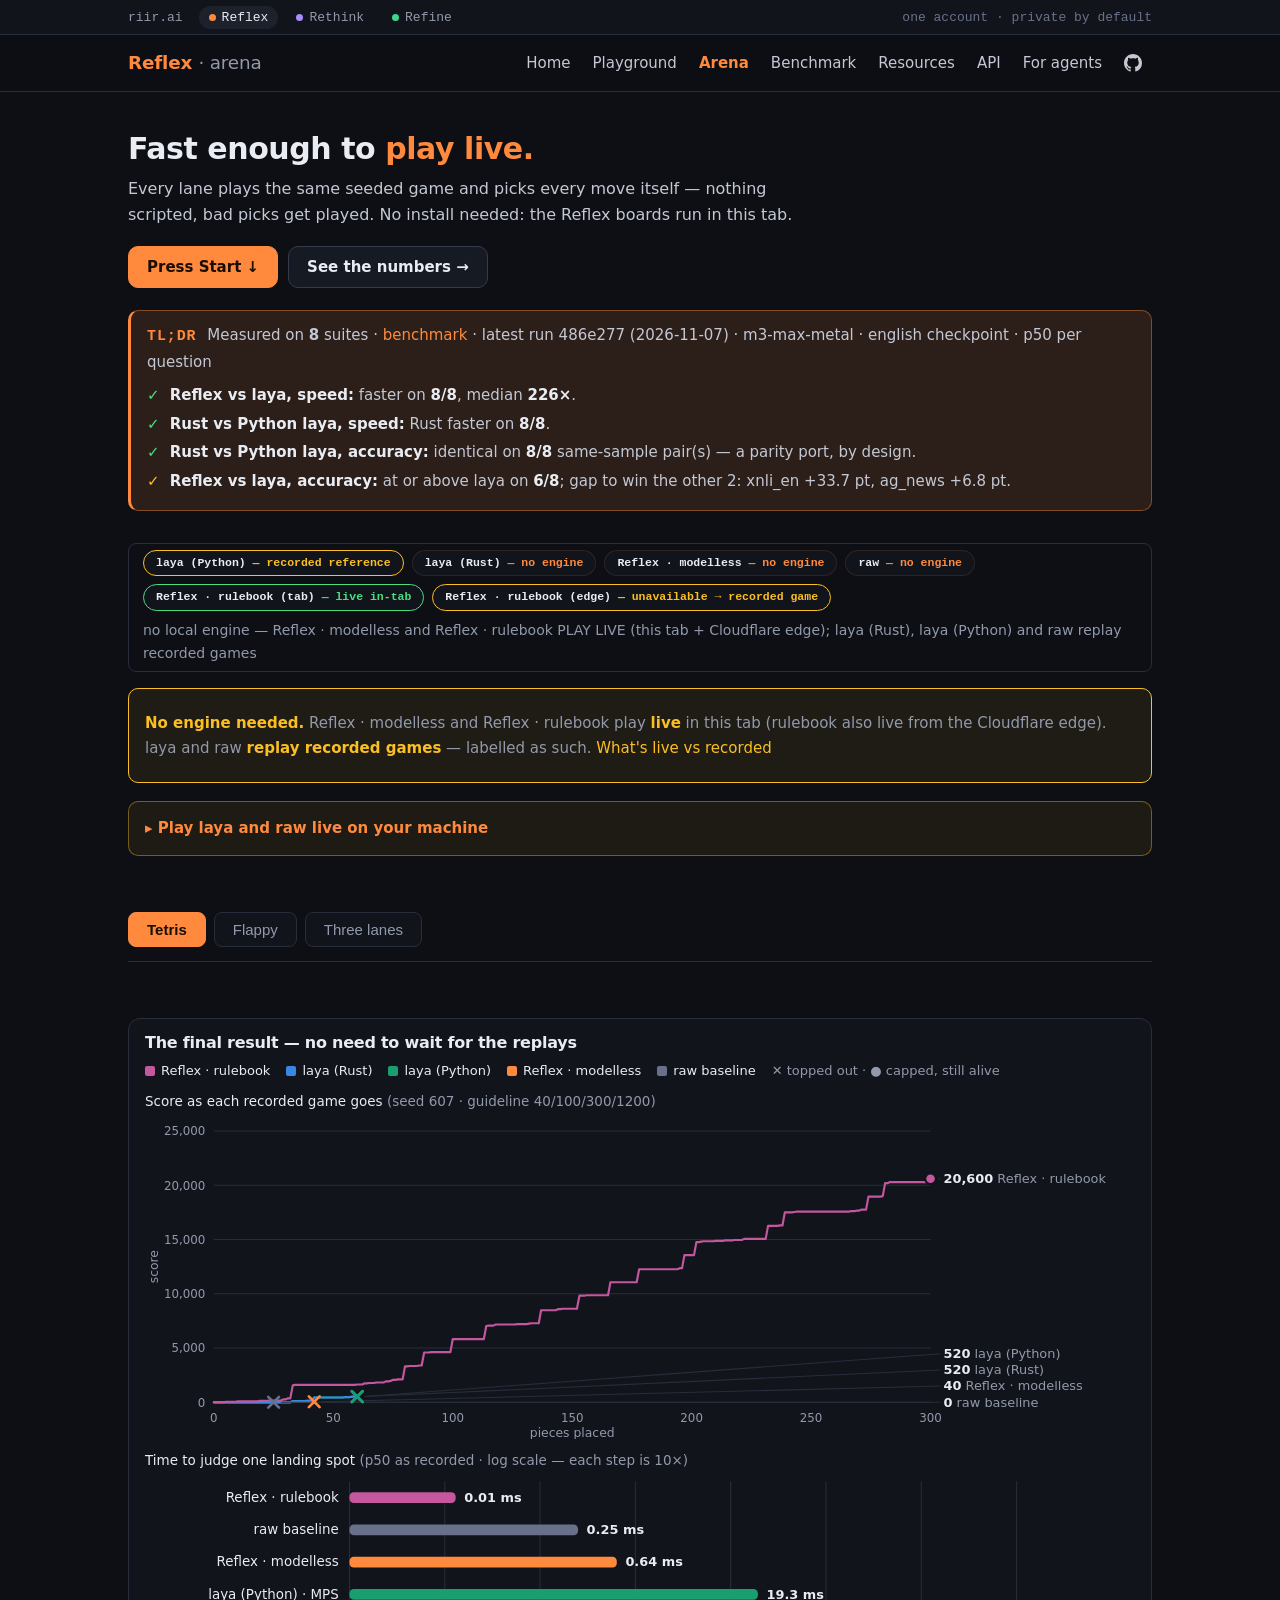
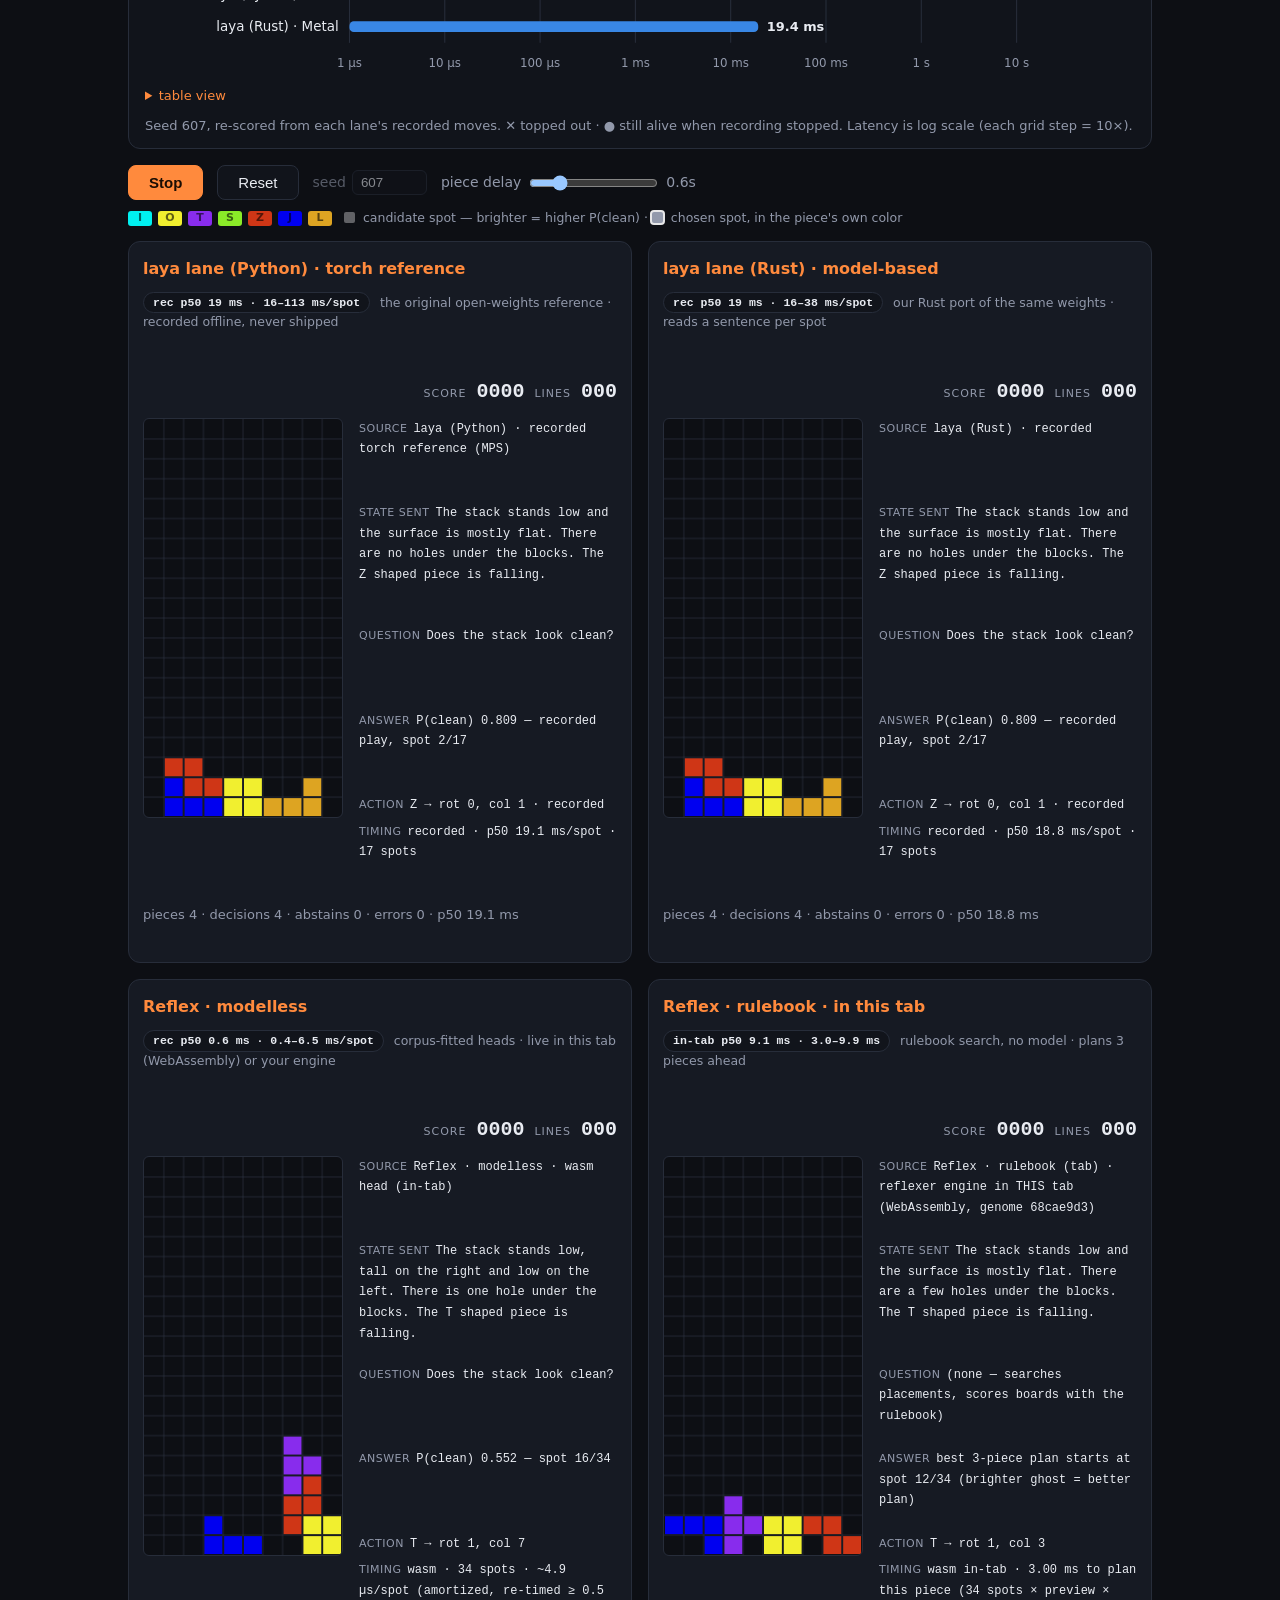
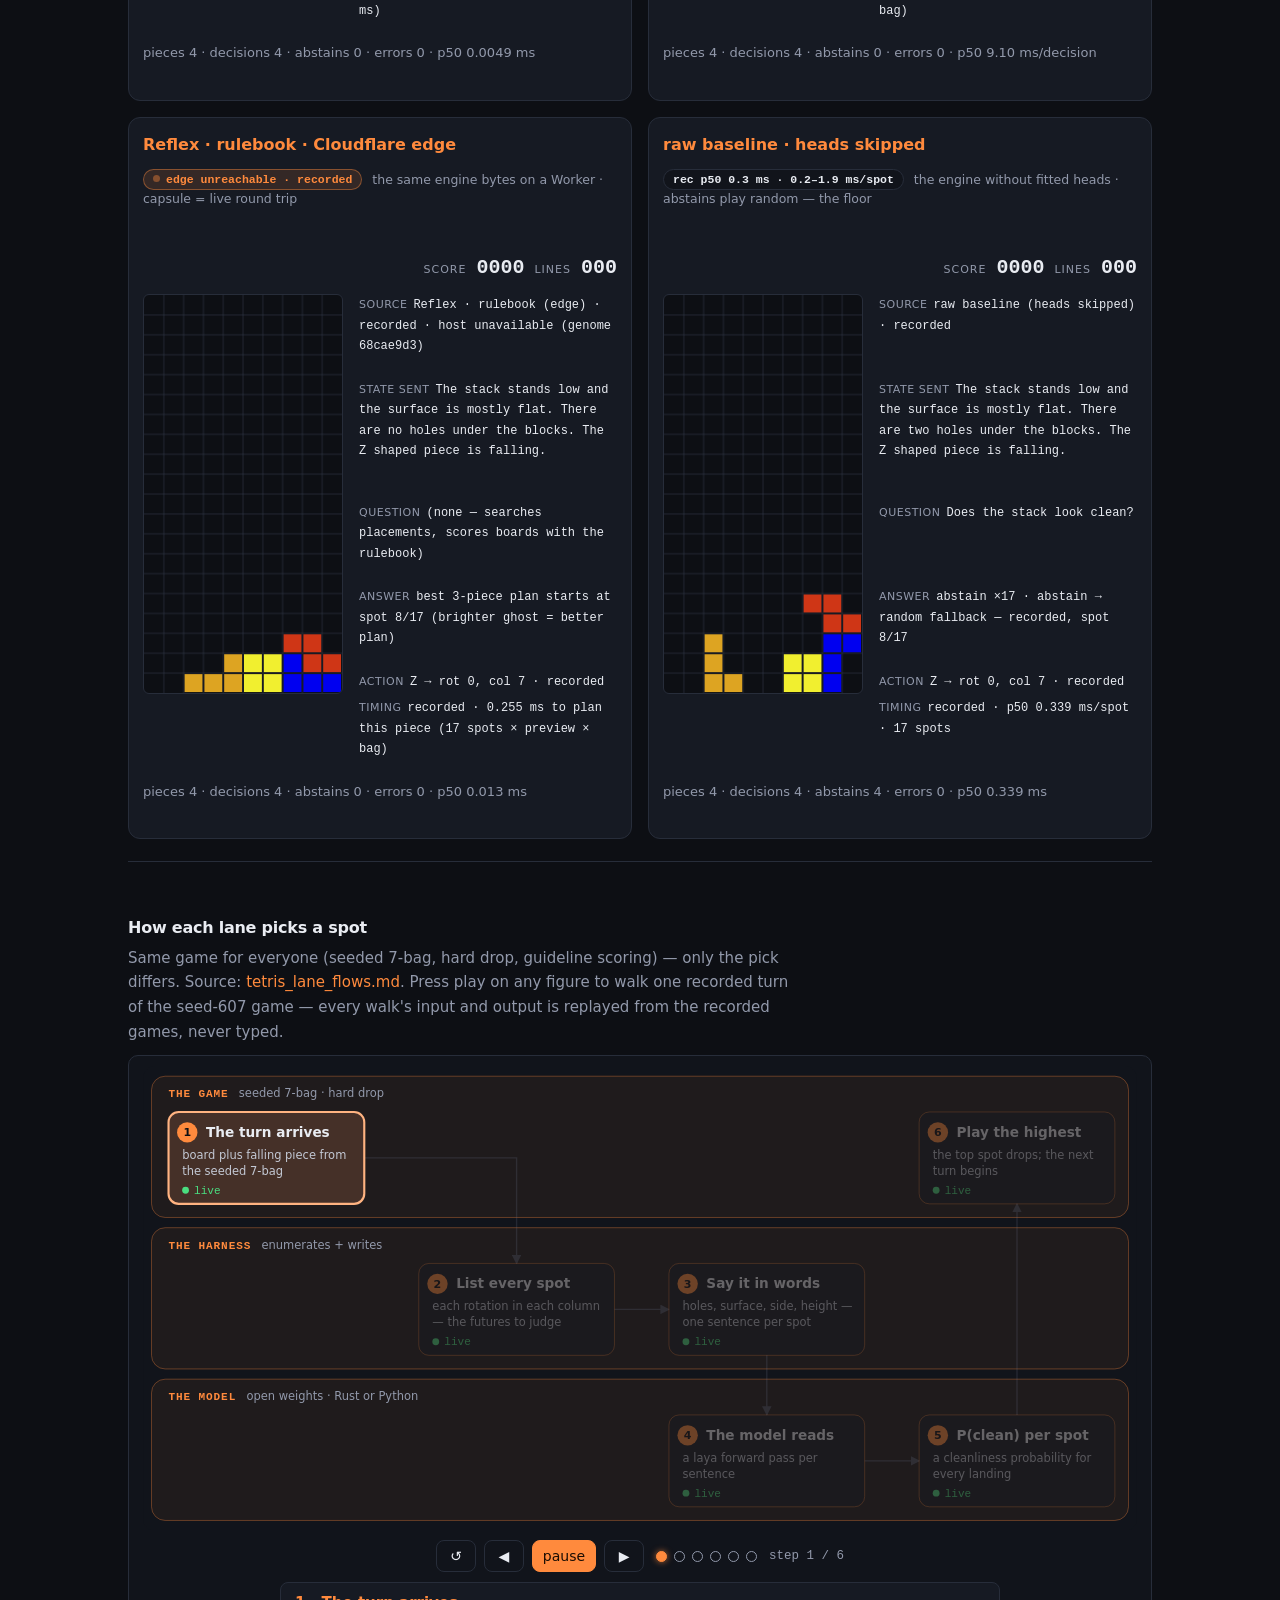
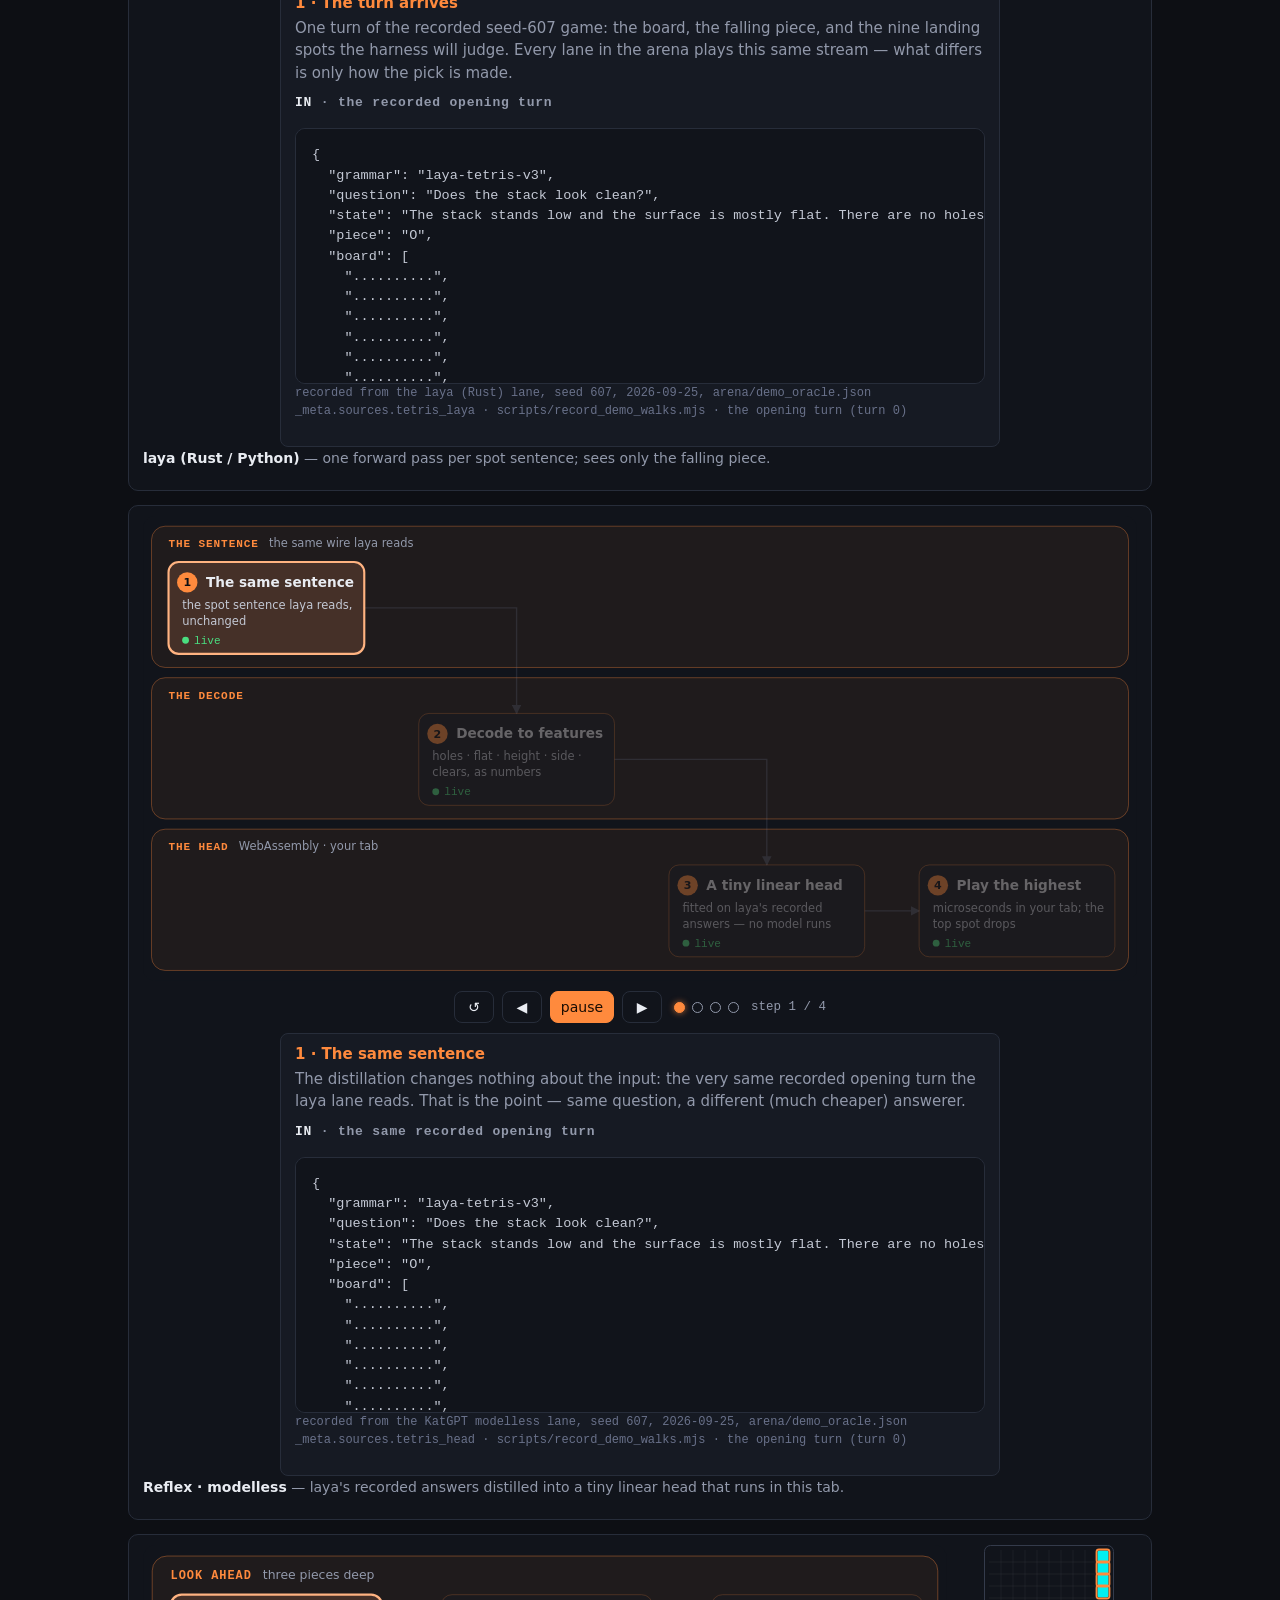
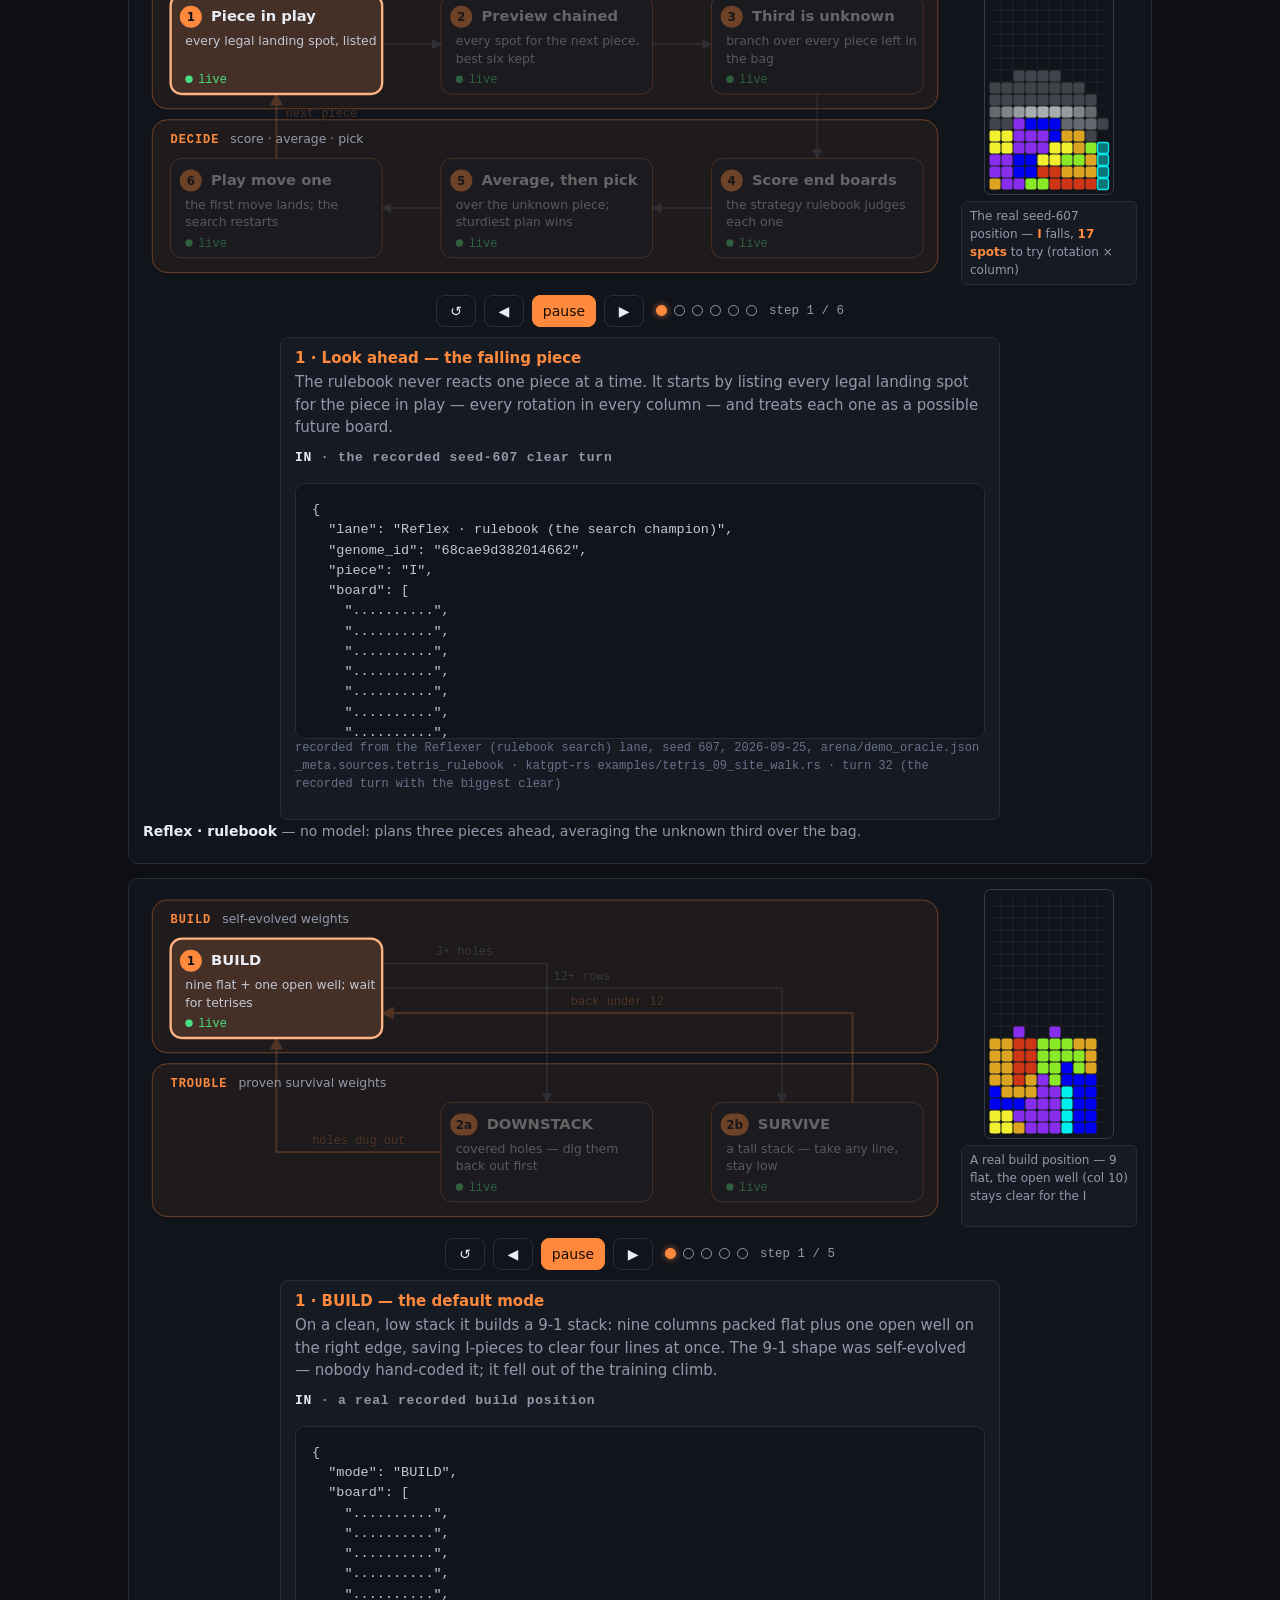
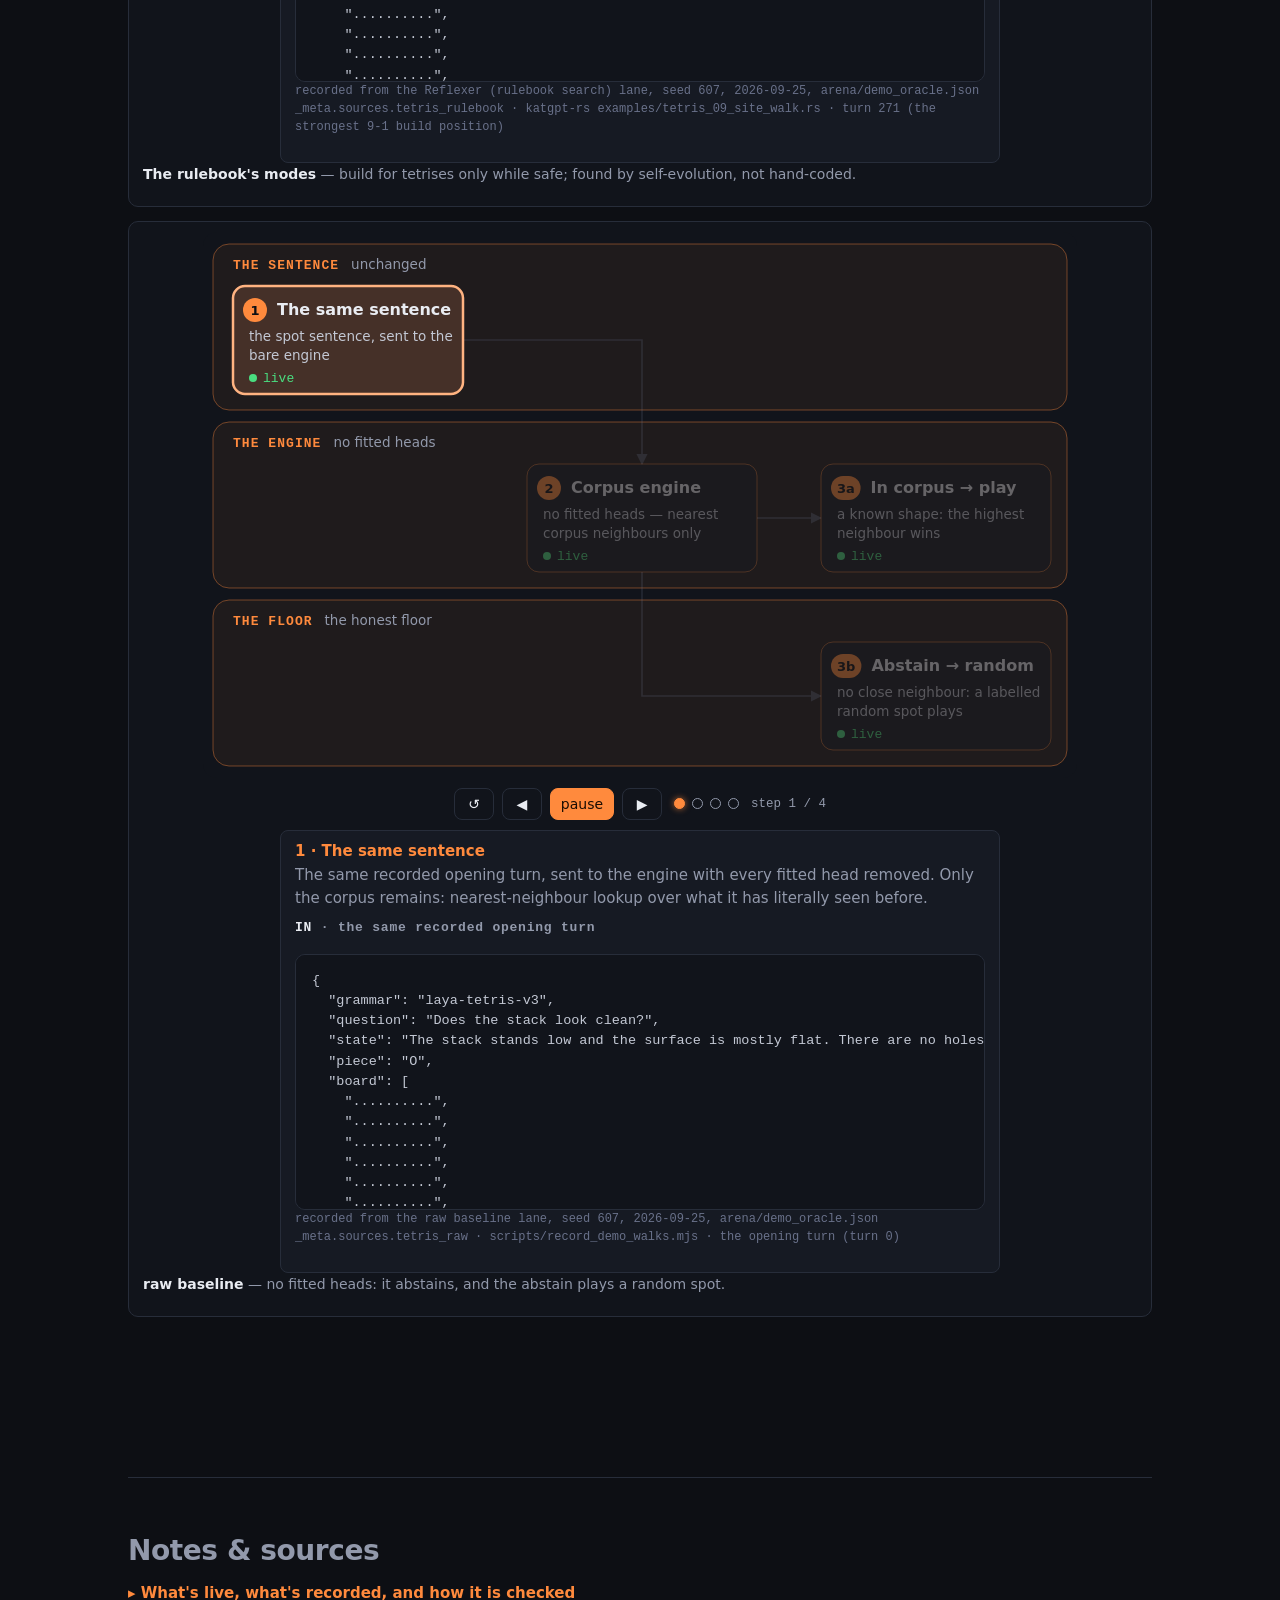
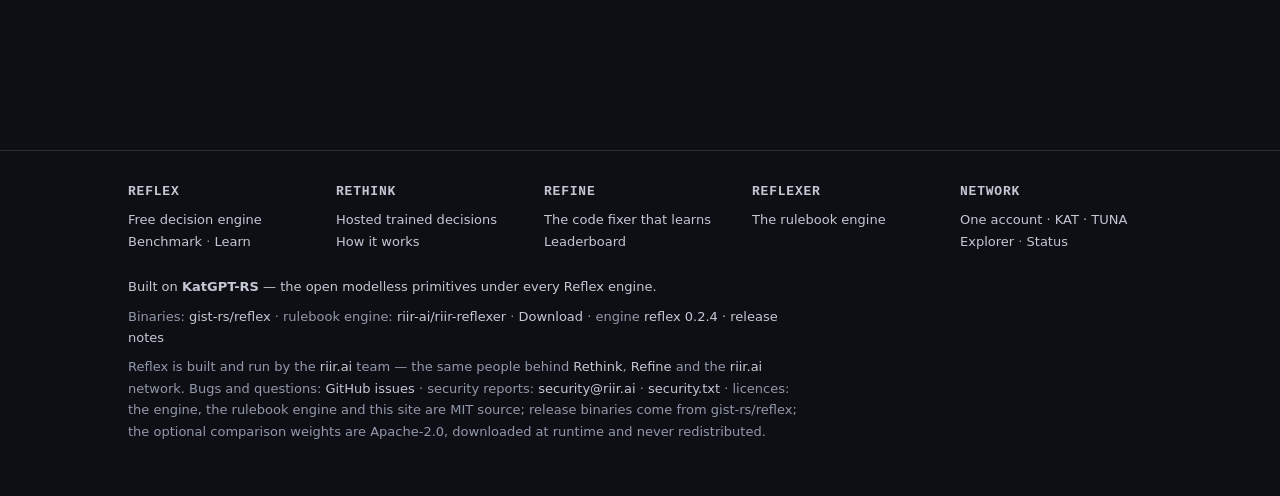
==== commit a4eac6d5: "chore: riir-* moved gist-rs org -> riir-ai org - live docs/workflows/src/website links: gist-rs/riir" ====
--- a/arena/index.html
+++ b/arena/index.html
@@ -30,7 +30,7 @@
         <a href="/resources/">Resources</a>
         <a href="/docs/api/">API</a>
         <a href="/#skill">For agents</a>
-        <a class="gh" href="https://github.com/gist-rs/riir-reflex" aria-label="Reflex on GitHub" title="github.com/gist-rs/riir-reflex"><svg viewBox="0 0 16 16" width="18" height="18" fill="currentColor" aria-hidden="true" focusable="false"><path d="M8 0C3.58 0 0 3.58 0 8c0 3.54 2.29 6.53 5.47 7.59.4.07.55-.17.55-.38 0-.19-.01-.82-.01-1.49-2.01.37-2.53-.49-2.69-.94-.09-.23-.48-.94-.82-1.13-.28-.15-.68-.52-.01-.53.63-.01 1.08.58 1.23.82.72 1.21 1.87.87 2.33.66.07-.52.28-.87.51-1.07-1.78-.2-3.64-.89-3.64-3.95 0-.87.31-1.59.82-2.15-.08-.2-.36-1.02.08-2.12 0 0 .67-.21 2.2.82.64-.18 1.32-.27 2-.27s1.36.09 2 .27c1.53-1.04 2.2-.82 2.2-.82.44 1.1.16 1.92.08 2.12.51.56.82 1.27.82 2.15 0 3.07-1.87 3.75-3.65 3.95.29.25.54.73.54 1.48 0 1.07-.01 1.93-.01 2.2 0 .21.15.46.55.38A8.01 8.01 0 0 0 16 8c0-4.42-3.58-8-8-8z"/></svg></a>
+        <a class="gh" href="https://github.com/riir-ai/riir-reflex" aria-label="Reflex on GitHub" title="github.com/riir-ai/riir-reflex"><svg viewBox="0 0 16 16" width="18" height="18" fill="currentColor" aria-hidden="true" focusable="false"><path d="M8 0C3.58 0 0 3.58 0 8c0 3.54 2.29 6.53 5.47 7.59.4.07.55-.17.55-.38 0-.19-.01-.82-.01-1.49-2.01.37-2.53-.49-2.69-.94-.09-.23-.48-.94-.82-1.13-.28-.15-.68-.52-.01-.53.63-.01 1.08.58 1.23.82.72 1.21 1.87.87 2.33.66.07-.52.28-.87.51-1.07-1.78-.2-3.64-.89-3.64-3.95 0-.87.31-1.59.82-2.15-.08-.2-.36-1.02.08-2.12 0 0 .67-.21 2.2.82.64-.18 1.32-.27 2-.27s1.36.09 2 .27c1.53-1.04 2.2-.82 2.2-.82.44 1.1.16 1.92.08 2.12.51.56.82 1.27.82 2.15 0 3.07-1.87 3.75-3.65 3.95.29.25.54.73.54 1.48 0 1.07-.01 1.93-.01 2.2 0 .21.15.46.55.38A8.01 8.01 0 0 0 16 8c0-4.42-3.58-8-8-8z"/></svg></a>
       </nav>
     </div>
   </header>
@@ -661,13 +661,13 @@
         <li><b>Reflex · rulebook</b> runs the public reflexer engine as WebAssembly — in this tab and on a Cloudflare Worker (stateless,
           no storage). Both replay the recorded walk pick-for-pick.
           <span class="src"><a href="https://github.com/gist-rs/reflex-site/blob/HEAD/scripts/reflexer_parity.mjs">reflexer_parity.mjs</a></span>
-          <span class="src"><a href="https://github.com/gist-rs/riir-reflexer">gist-rs/riir-reflexer</a></span></li>
+          <span class="src"><a href="https://github.com/riir-ai/riir-reflexer">riir-ai/riir-reflexer</a></span></li>
         <li><b>Recorded boards</b> (laya, raw, and any lane without its host) replay committed runs through the same wire —
           labelled, never mixed with live results.
           <span class="src"><a href="/arena/demo_oracle.json">demo_oracle.json</a></span></li>
         <li><b>laya (Rust)</b> is our Rust port of the open-weights model, G5-parity-gated against its reference checkpoints; no Python
           ships anywhere. <b>laya (Python)</b> is that reference, recorded offline for comparison only.
-          <span class="src"><a href="https://github.com/gist-rs/riir-reflex/blob/HEAD/tests/laya_riir_parity.rs">laya_riir_parity.rs</a></span>
+          <span class="src"><a href="https://github.com/riir-ai/riir-reflex/blob/HEAD/tests/laya_riir_parity.rs">laya_riir_parity.rs</a></span>
           <span class="src"><a href="https://www.brainfunctioncollapse.com/laya/">laya</a></span></li>
         <li>The TL;DR above is computed from <a href="/data/bench.json">data/bench.json</a> on load — never typed.
           <span class="src"><a href="https://github.com/gist-rs/reflex-site/blob/HEAD/assets/arena_tldr.js">arena_tldr.js</a></span></li>
@@ -692,13 +692,13 @@
       <div class="gf-legal">
         <div class="credit">Built on <a href="https://github.com/katopz/katgpt-rs">KatGPT-RS</a> — the open modelless primitives under every Reflex engine.</div>
         <div class="fine">Binaries: <a href="https://github.com/gist-rs/reflex">gist-rs/reflex</a> ·
-        rulebook engine: <a href="https://github.com/gist-rs/riir-reflexer">gist-rs/riir-reflexer</a> ·
+        rulebook engine: <a href="https://github.com/riir-ai/riir-reflexer">riir-ai/riir-reflexer</a> ·
         <a href="https://github.com/gist-rs/reflex/releases">Download</a> ·
       <!-- wire:version --><span data-wire-version>engine <a href="https://github.com/gist-rs/reflex/releases/tag/v0.2.4">reflex 0.2.4 · release notes</a></span><!-- /wire:version --></div>
       <div class="fine about">
       Reflex is built and run by the <a href="https://github.com/gist-rs">riir.ai</a> team — the same people behind
       <a href="https://rethink.riir.ai/">Rethink</a>, <a href="https://refine.riir.ai/">Refine</a> and the <a href="https://riir.ai/">riir.ai</a> network.
-      Bugs and questions: <a href="https://github.com/gist-rs/riir-reflex/issues">GitHub issues</a> ·
+      Bugs and questions: <a href="https://github.com/riir-ai/riir-reflex/issues">GitHub issues</a> ·
       security reports: <a href="mailto:security@riir.ai">security@riir.ai</a> · <a href="/.well-known/security.txt">security.txt</a> ·
       licences: the engine, the rulebook engine and this site are MIT source; release binaries come from gist-rs/reflex;
       the optional comparison weights are Apache-2.0, downloaded at runtime and never redistributed.
--- a/assets/style.css
+++ b/assets/style.css
@@ -226,8 +226,12 @@
 .bc-toggle button { background: transparent; color: var(--muted); border: 0; padding: 4px 10px; font: inherit; font-size: 12.5px; cursor: pointer; }
 .bc-toggle button + button { border-left: 1px solid var(--line); }
 .bc-toggle button[aria-pressed="true"] { background: var(--accent-soft); color: var(--accent); }
-.bc-hgrid { display: grid; grid-template-columns: 150px 1fr; column-gap: 12px; row-gap: 9px; align-items: center; }
-.bc-hlabel { font-size: 12.5px; color: var(--muted); text-align: right; white-space: nowrap; overflow: hidden; text-overflow: ellipsis; }
+.bc-hgrid { display: grid; grid-template-columns: minmax(150px, max-content) 1fr; column-gap: 12px; row-gap: 9px; align-items: center; }
+/* auto-fit: the column grows to the longest label (coverage/tag suffixes
+   included — the 2026-11-06 user report: "mammoth-1 (27B) · 12/18" read
+   "· 1…"); the 260px cap + wrap is the bounded fallback, never an ellipsis
+   (a clipped coverage count reads as a different denominator) */
+.bc-hlabel { font-size: 12.5px; color: var(--muted); text-align: right; overflow-wrap: break-word; max-width: 260px; }
 .bc-hlabel:hover { color: var(--ember); }
 .bc-htrack { position: relative; display: flex; flex-direction: column; gap: 2px; }
 .bc-hbar { position: relative; height: 6px; display: flex; align-items: center; gap: 6px; }
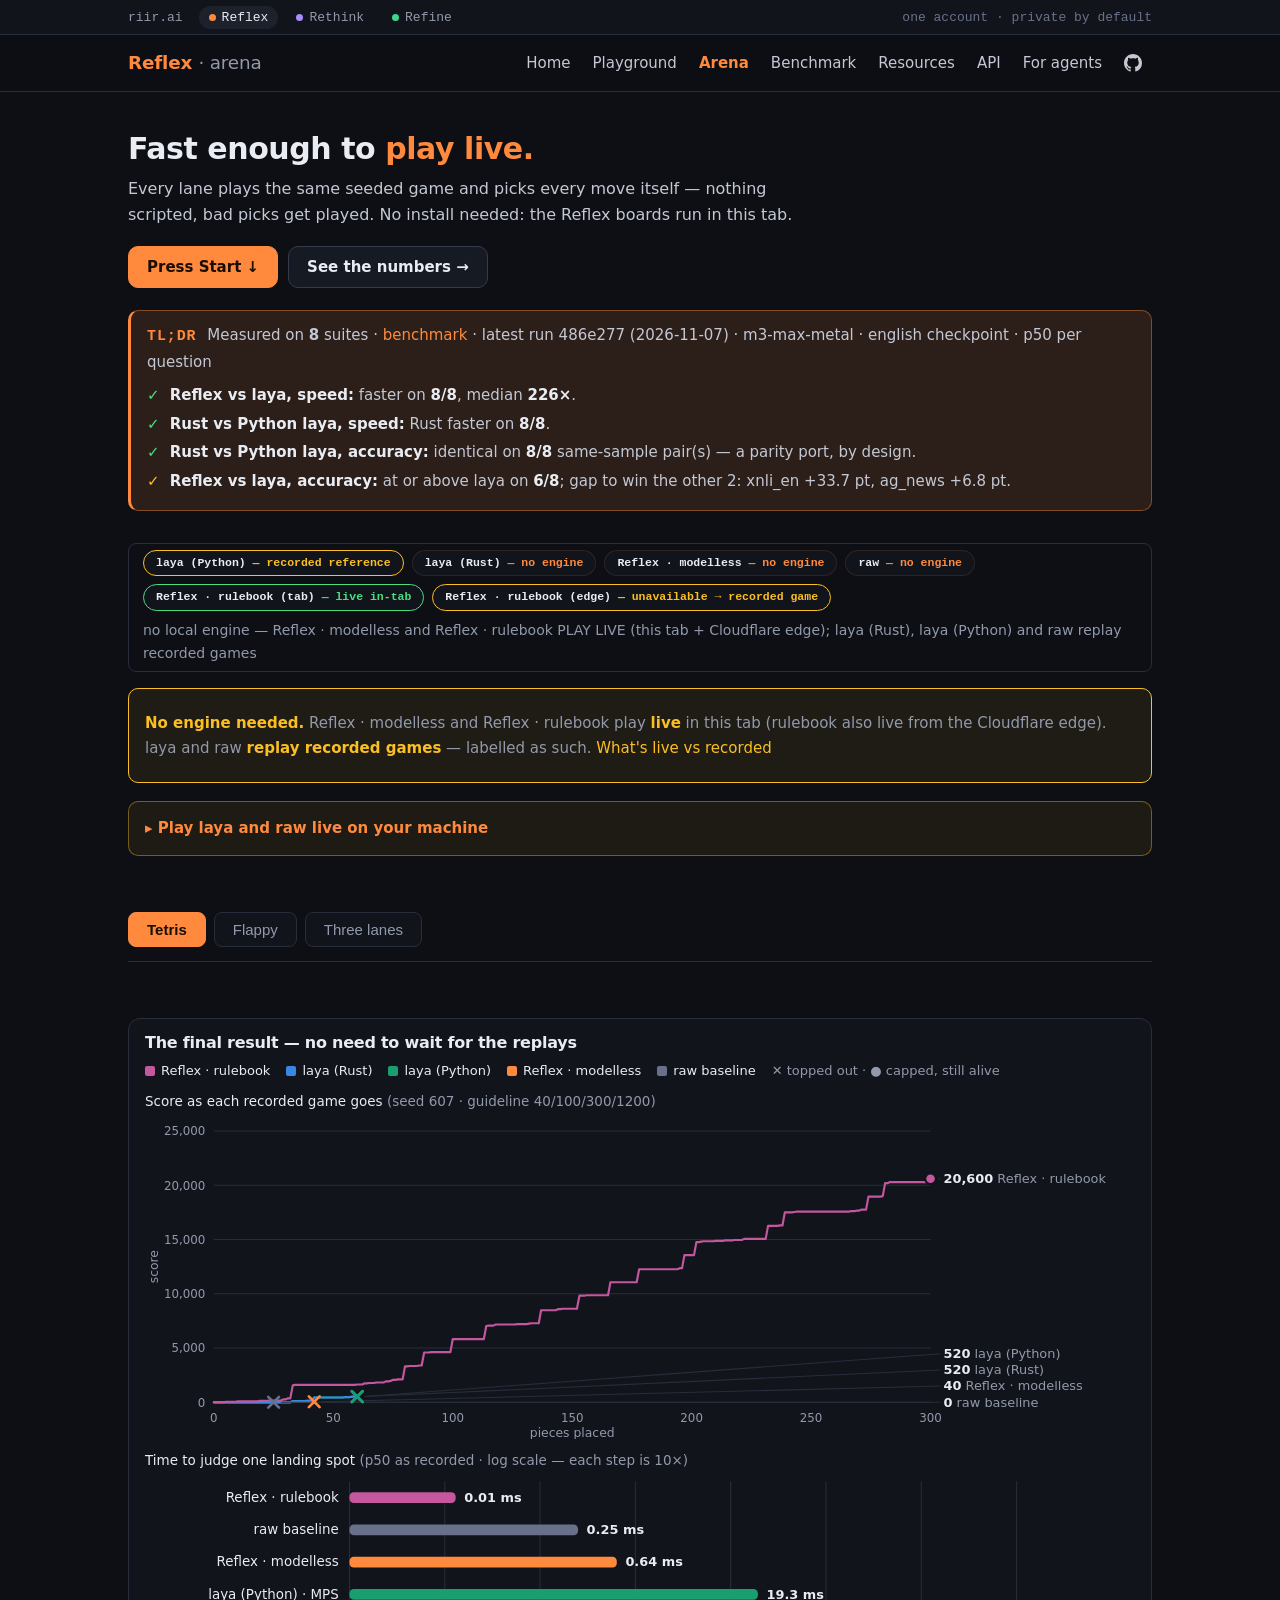
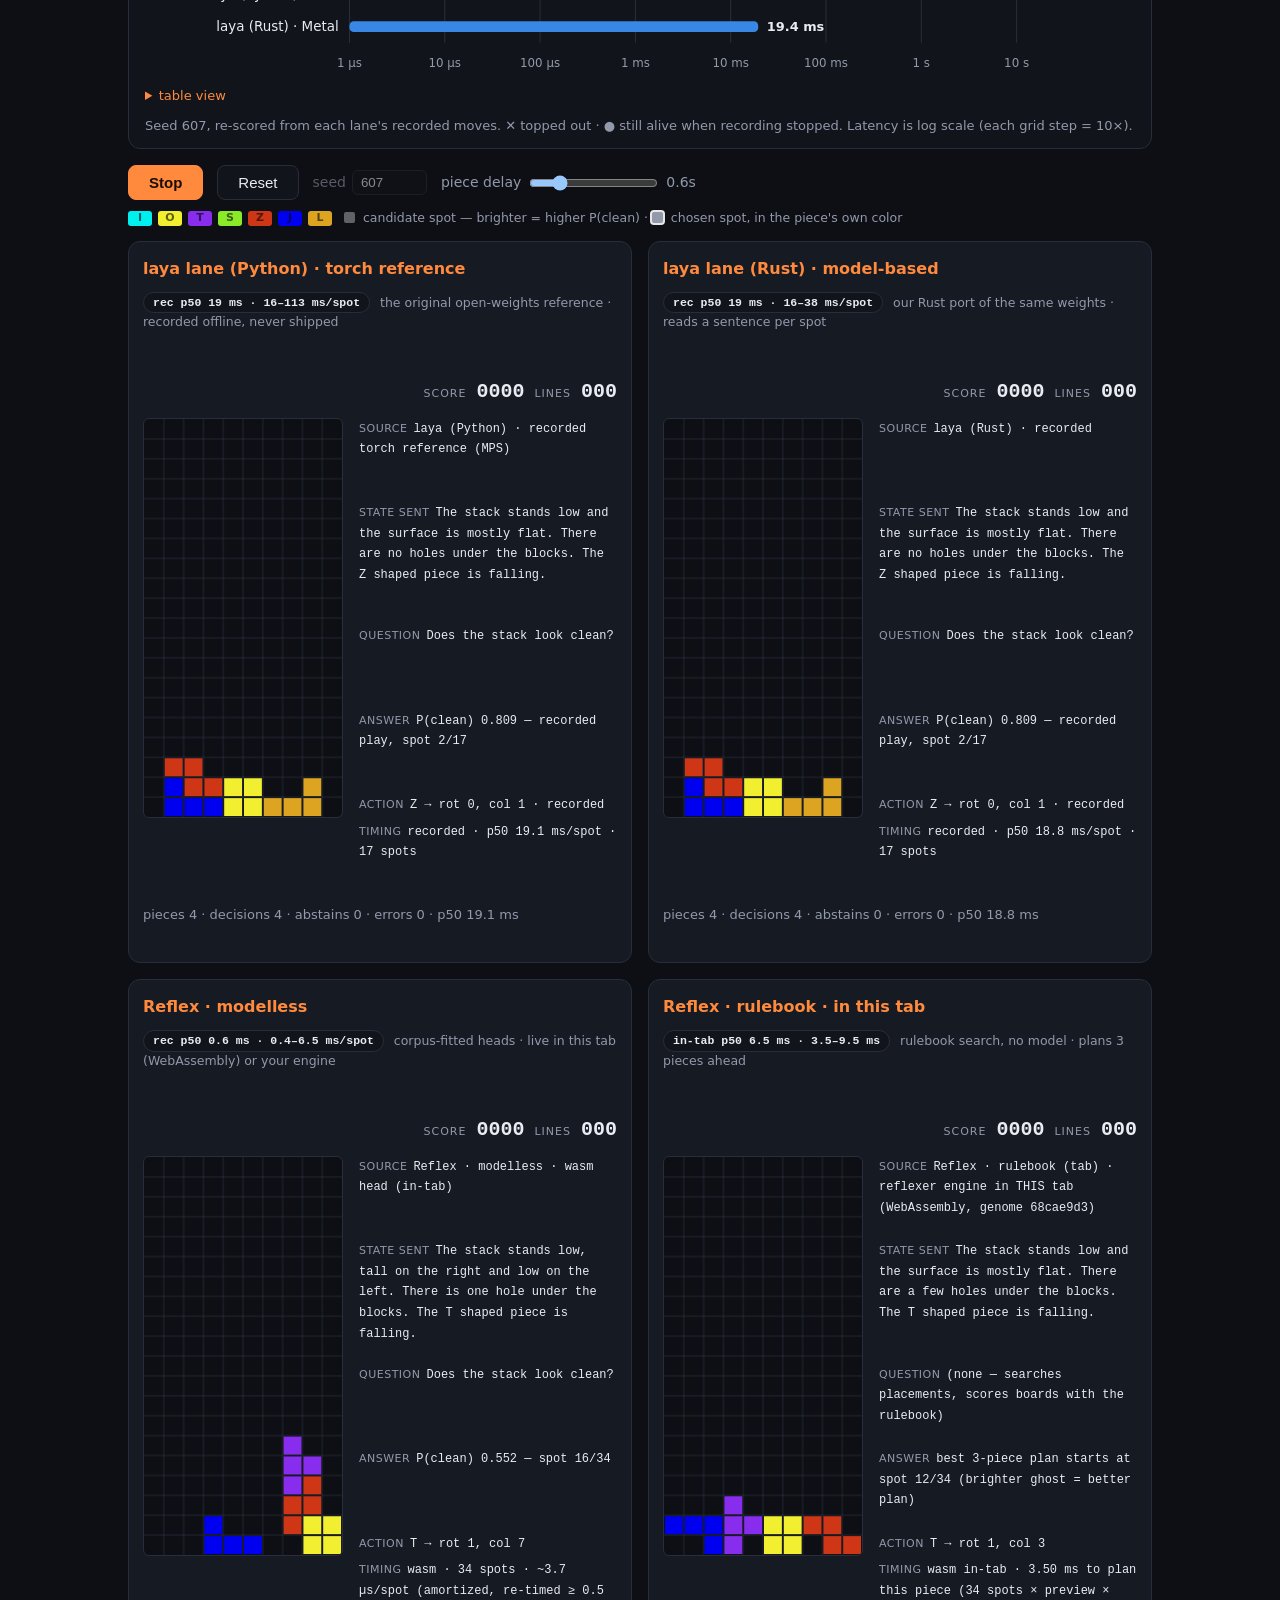
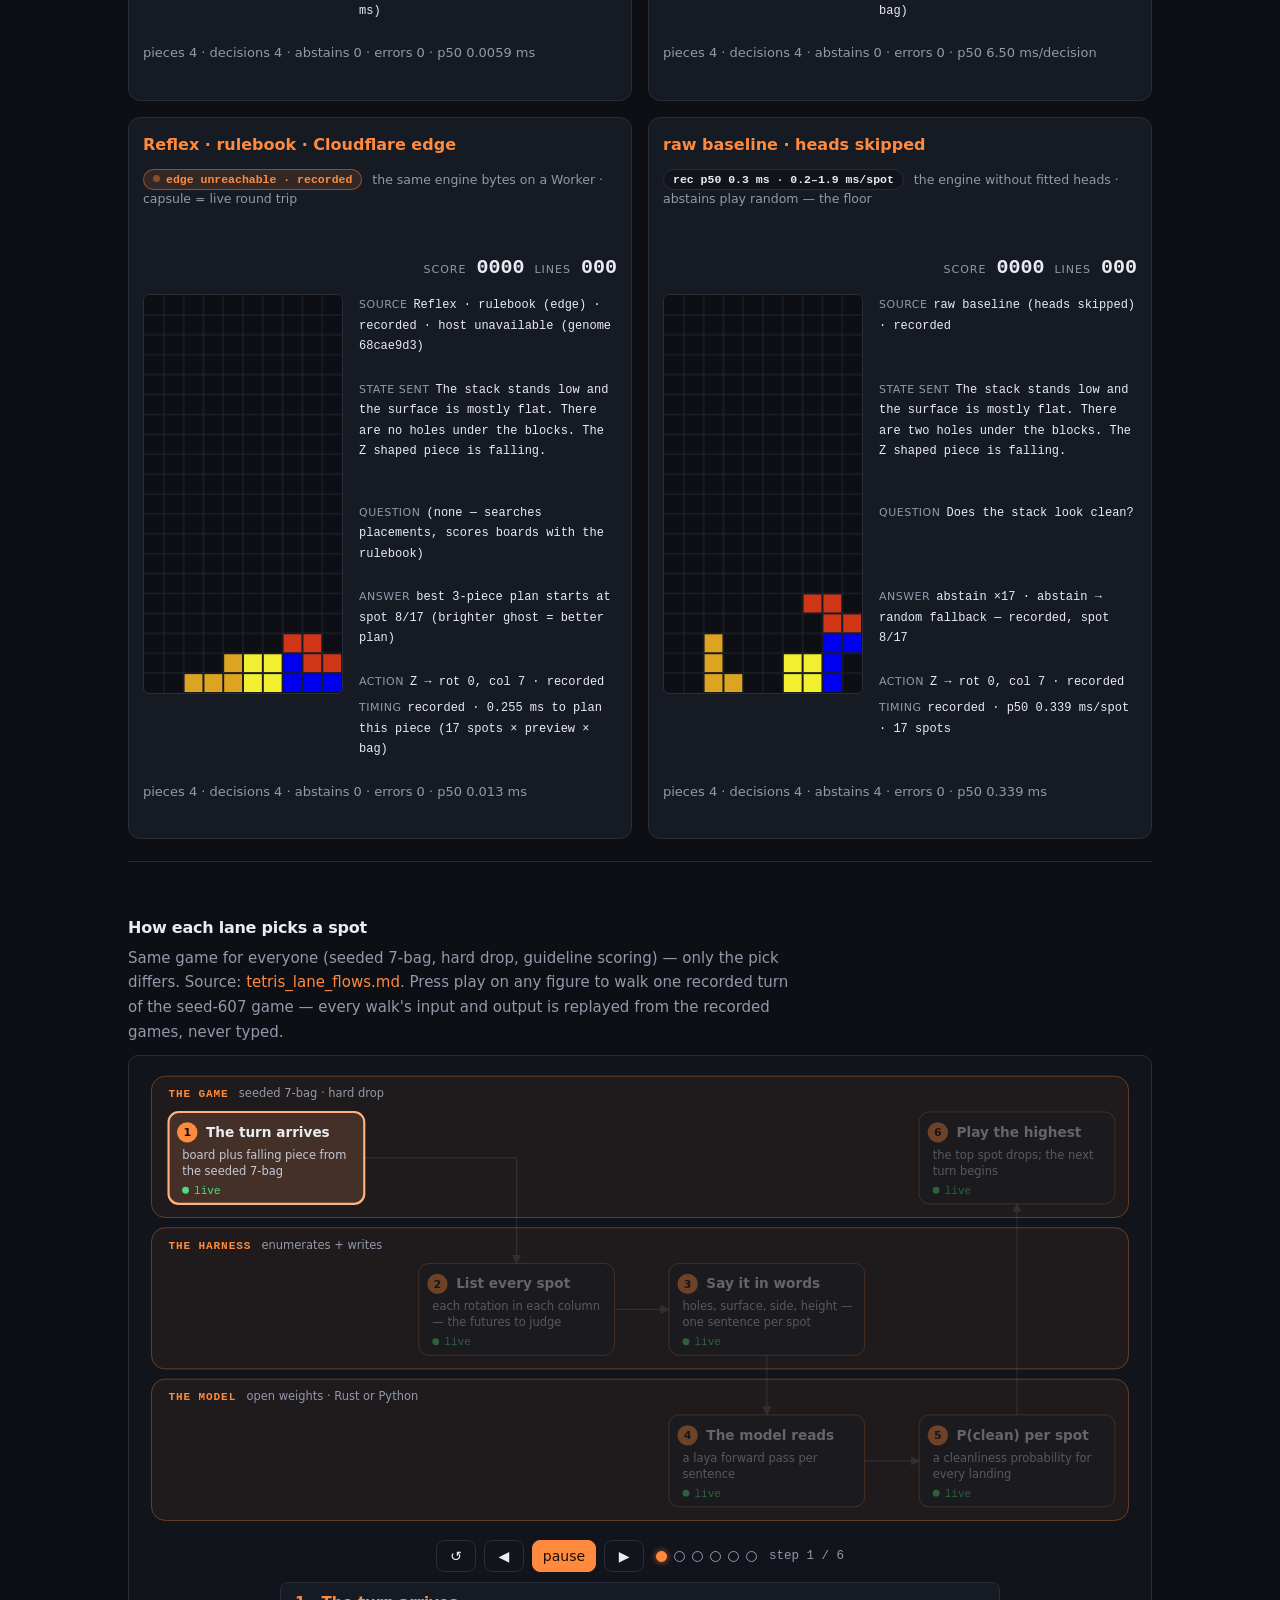
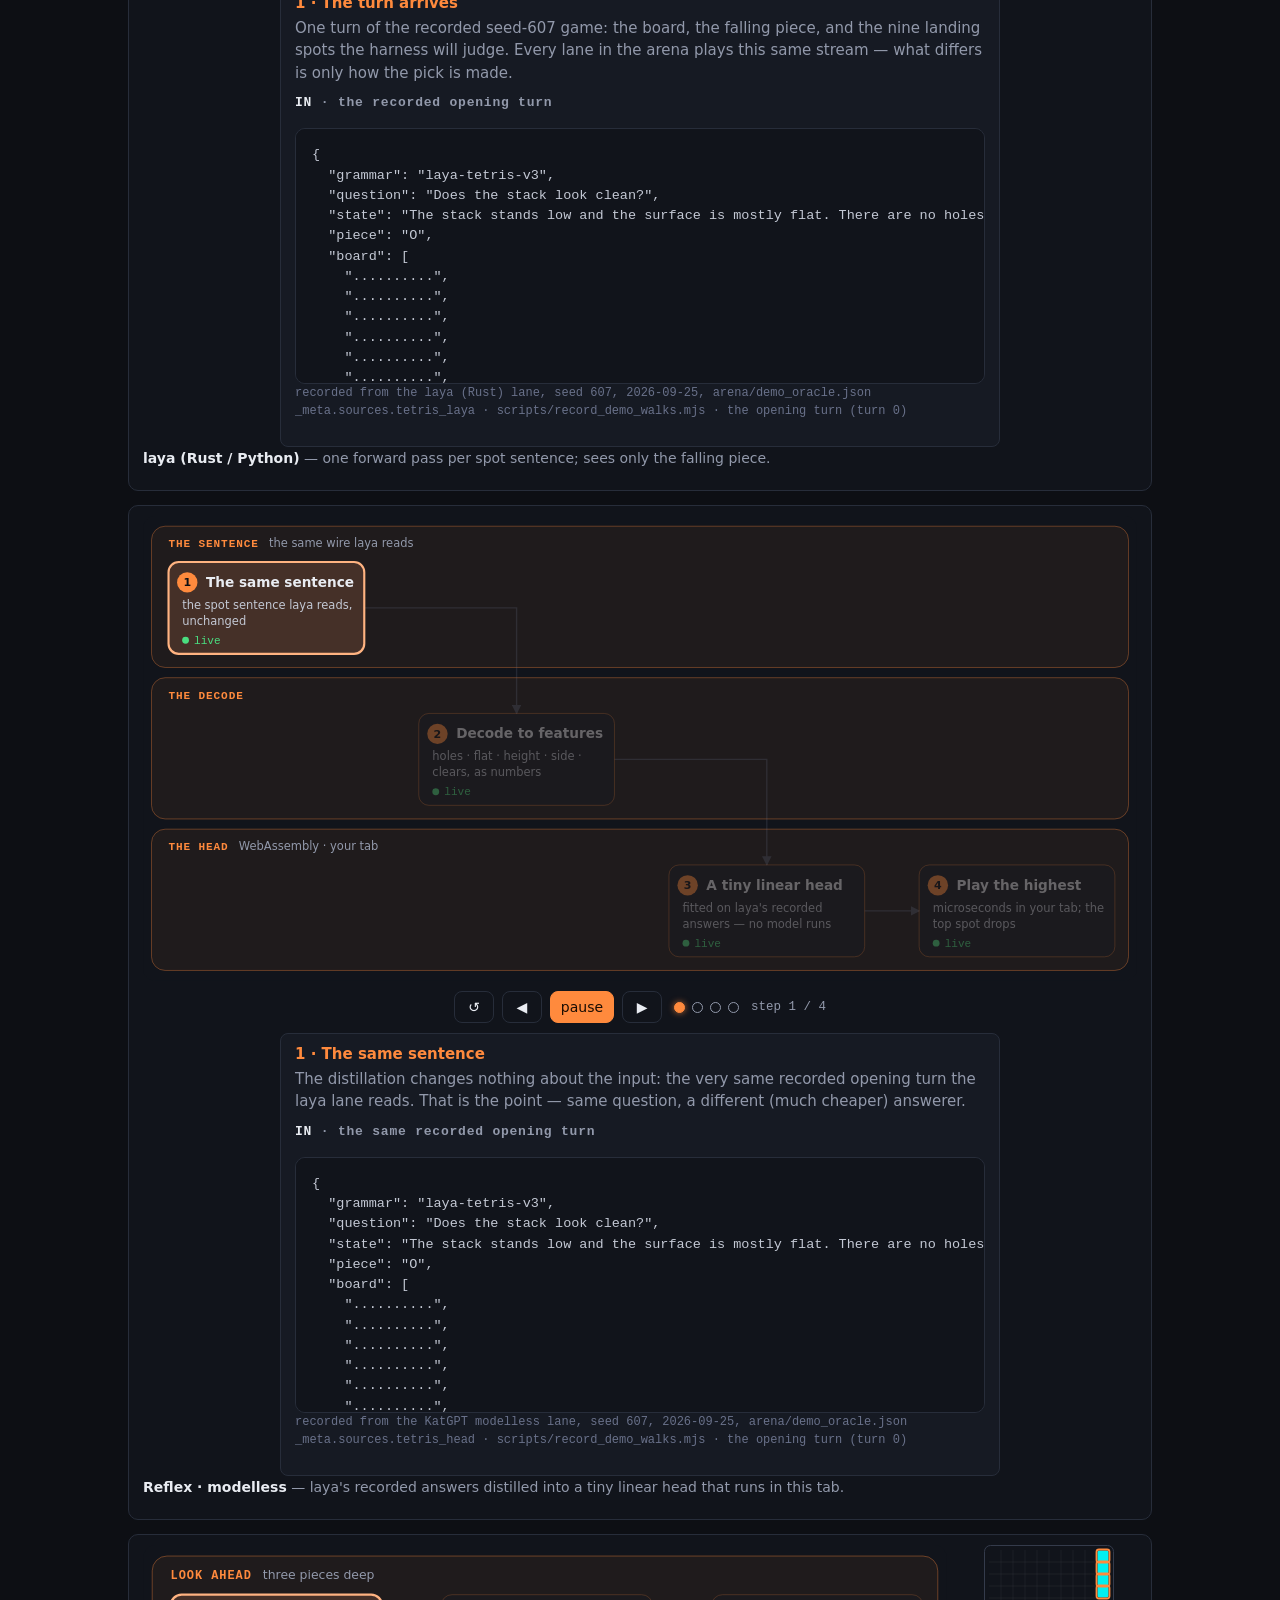
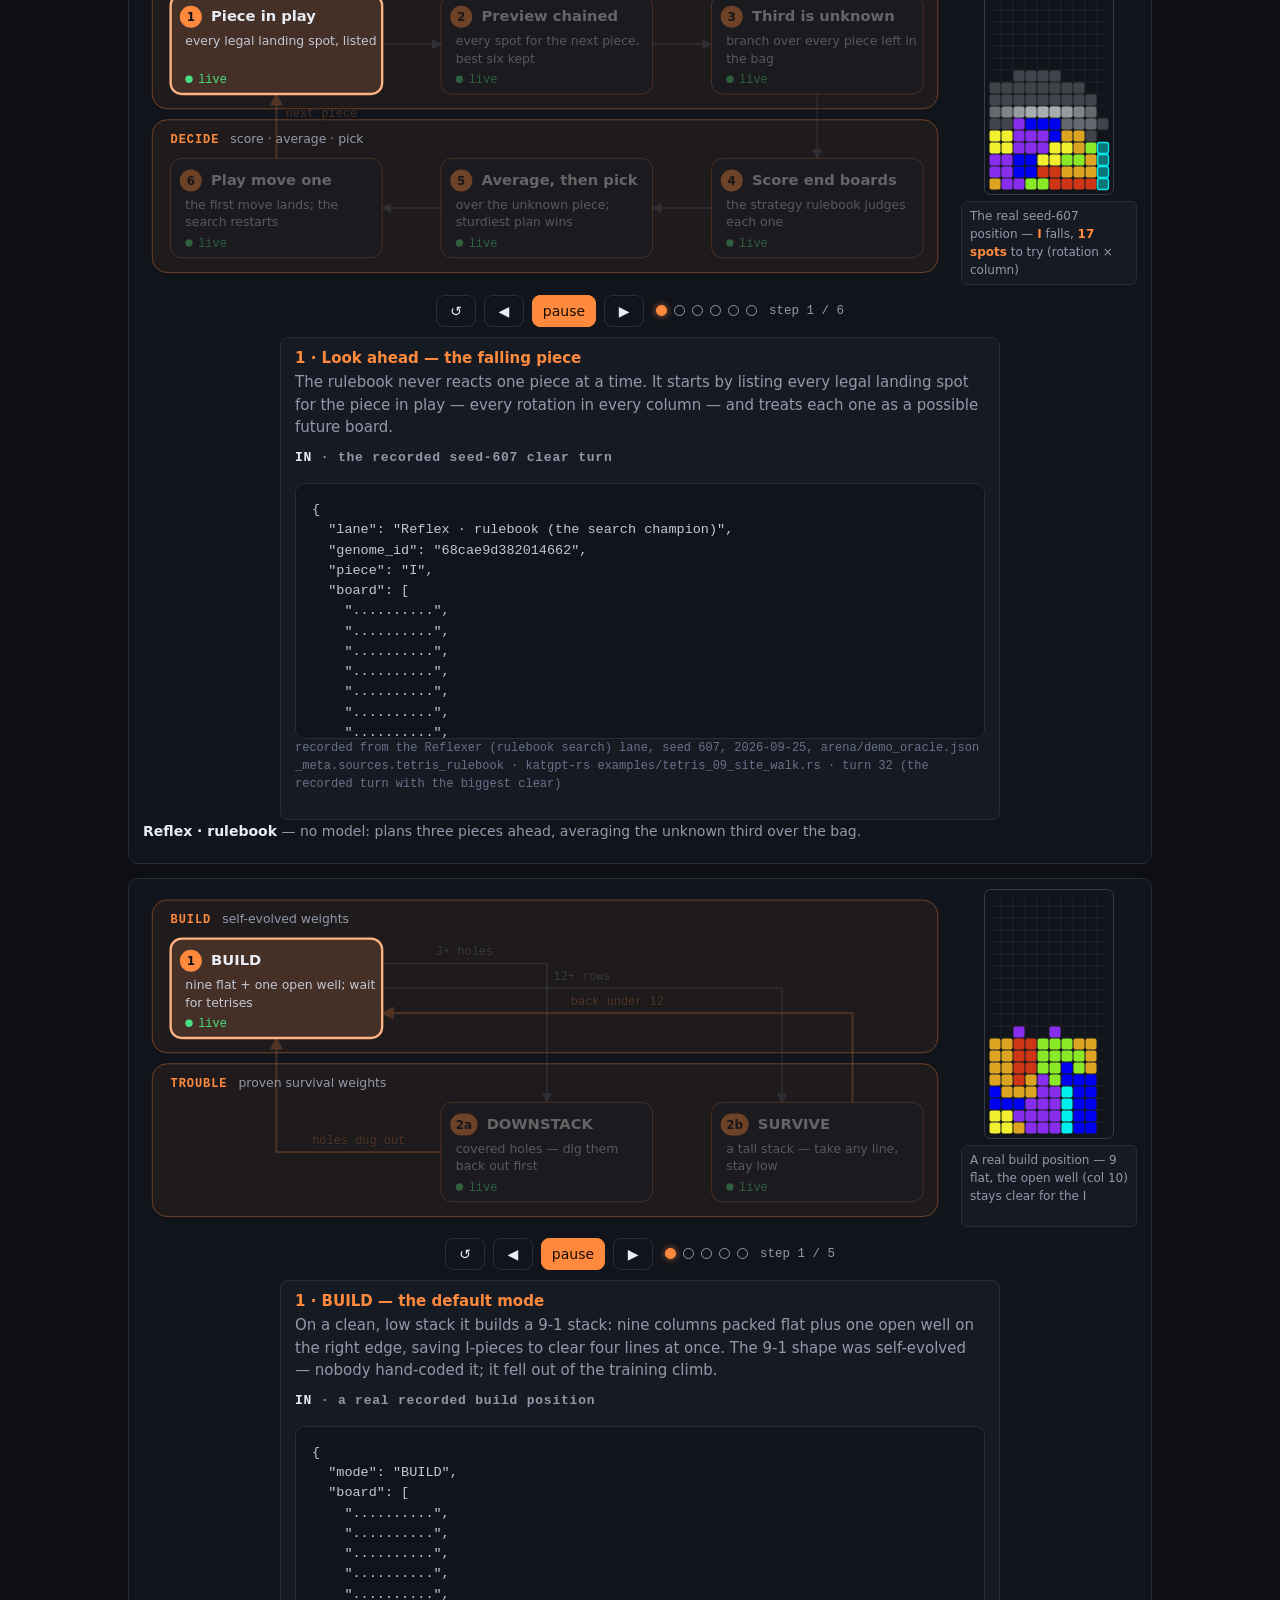
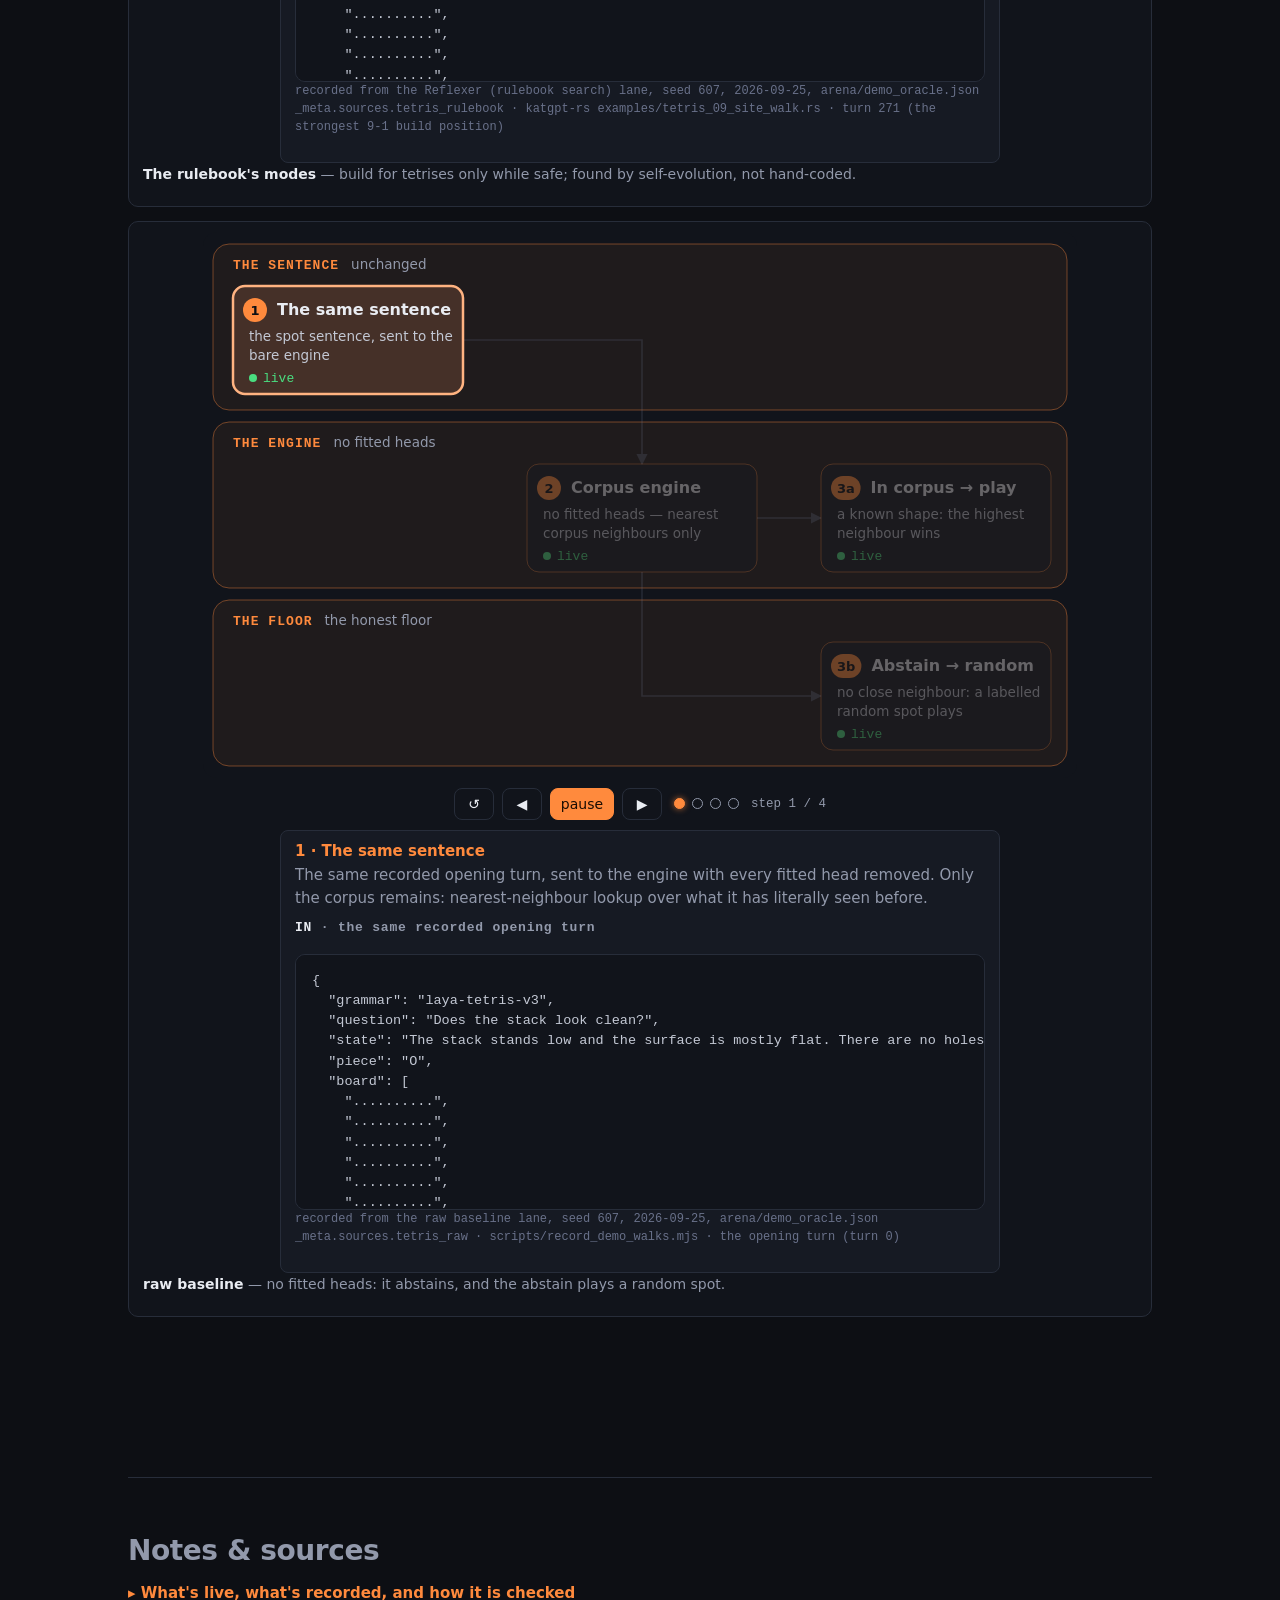
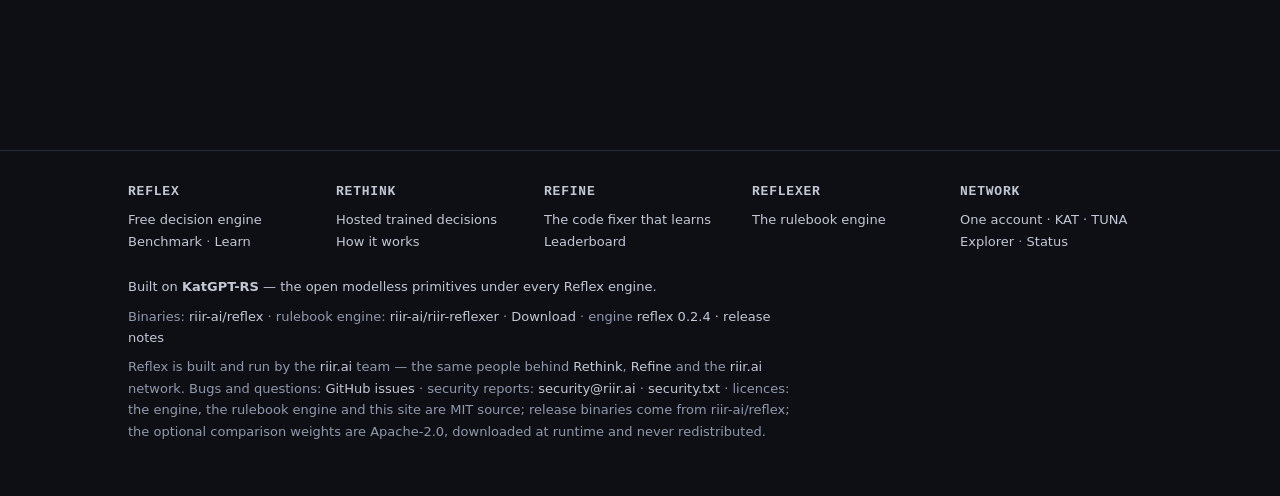
==== commit daa7e273: "chore: dist family (reflex, cargo-refine, homebrew-tap, reflex-site) moved to riir-ai org - install " ====
--- a/arena/index.html
+++ b/arena/index.html
@@ -657,10 +657,10 @@
           only <code>127.0.0.1:7331</code>.</li>
         <li><b>Without an engine</b>, Reflex · modelless plays live in-tab from compiled WebAssembly heads, each parity-checked
           against the recorded engine play before any board moves.
-          <span class="src"><a href="https://github.com/gist-rs/reflex-site/blob/HEAD/scripts/arena_head_parity.mjs">arena_head_parity.mjs</a> — Tetris bit-exact, Flappy and three-lanes pinned to their published agreement</span></li>
+          <span class="src"><a href="https://github.com/riir-ai/reflex-site/blob/HEAD/scripts/arena_head_parity.mjs">arena_head_parity.mjs</a> — Tetris bit-exact, Flappy and three-lanes pinned to their published agreement</span></li>
         <li><b>Reflex · rulebook</b> runs the public reflexer engine as WebAssembly — in this tab and on a Cloudflare Worker (stateless,
           no storage). Both replay the recorded walk pick-for-pick.
-          <span class="src"><a href="https://github.com/gist-rs/reflex-site/blob/HEAD/scripts/reflexer_parity.mjs">reflexer_parity.mjs</a></span>
+          <span class="src"><a href="https://github.com/riir-ai/reflex-site/blob/HEAD/scripts/reflexer_parity.mjs">reflexer_parity.mjs</a></span>
           <span class="src"><a href="https://github.com/riir-ai/riir-reflexer">riir-ai/riir-reflexer</a></span></li>
         <li><b>Recorded boards</b> (laya, raw, and any lane without its host) replay committed runs through the same wire —
           labelled, never mixed with live results.
@@ -670,7 +670,7 @@
           <span class="src"><a href="https://github.com/riir-ai/riir-reflex/blob/HEAD/tests/laya_riir_parity.rs">laya_riir_parity.rs</a></span>
           <span class="src"><a href="https://www.brainfunctioncollapse.com/laya/">laya</a></span></li>
         <li>The TL;DR above is computed from <a href="/data/bench.json">data/bench.json</a> on load — never typed.
-          <span class="src"><a href="https://github.com/gist-rs/reflex-site/blob/HEAD/assets/arena_tldr.js">arena_tldr.js</a></span></li>
+          <span class="src"><a href="https://github.com/riir-ai/reflex-site/blob/HEAD/assets/arena_tldr.js">arena_tldr.js</a></span></li>
       </ul>
       </details>
     </section>
@@ -691,16 +691,16 @@
     </div>
       <div class="gf-legal">
         <div class="credit">Built on <a href="https://github.com/katopz/katgpt-rs">KatGPT-RS</a> — the open modelless primitives under every Reflex engine.</div>
-        <div class="fine">Binaries: <a href="https://github.com/gist-rs/reflex">gist-rs/reflex</a> ·
+        <div class="fine">Binaries: <a href="https://github.com/riir-ai/reflex">riir-ai/reflex</a> ·
         rulebook engine: <a href="https://github.com/riir-ai/riir-reflexer">riir-ai/riir-reflexer</a> ·
-        <a href="https://github.com/gist-rs/reflex/releases">Download</a> ·
-      <!-- wire:version --><span data-wire-version>engine <a href="https://github.com/gist-rs/reflex/releases/tag/v0.2.4">reflex 0.2.4 · release notes</a></span><!-- /wire:version --></div>
+        <a href="https://github.com/riir-ai/reflex/releases">Download</a> ·
+      <!-- wire:version --><span data-wire-version>engine <a href="https://github.com/riir-ai/reflex/releases/tag/v0.2.4">reflex 0.2.4 · release notes</a></span><!-- /wire:version --></div>
       <div class="fine about">
-      Reflex is built and run by the <a href="https://github.com/gist-rs">riir.ai</a> team — the same people behind
+      Reflex is built and run by the <a href="https://github.com/riir-ai">riir.ai</a> team — the same people behind
       <a href="https://rethink.riir.ai/">Rethink</a>, <a href="https://refine.riir.ai/">Refine</a> and the <a href="https://riir.ai/">riir.ai</a> network.
       Bugs and questions: <a href="https://github.com/riir-ai/riir-reflex/issues">GitHub issues</a> ·
       security reports: <a href="mailto:security@riir.ai">security@riir.ai</a> · <a href="/.well-known/security.txt">security.txt</a> ·
-      licences: the engine, the rulebook engine and this site are MIT source; release binaries come from gist-rs/reflex;
+      licences: the engine, the rulebook engine and this site are MIT source; release binaries come from riir-ai/reflex;
       the optional comparison weights are Apache-2.0, downloaded at runtime and never redistributed.
       </div>
       </div>
